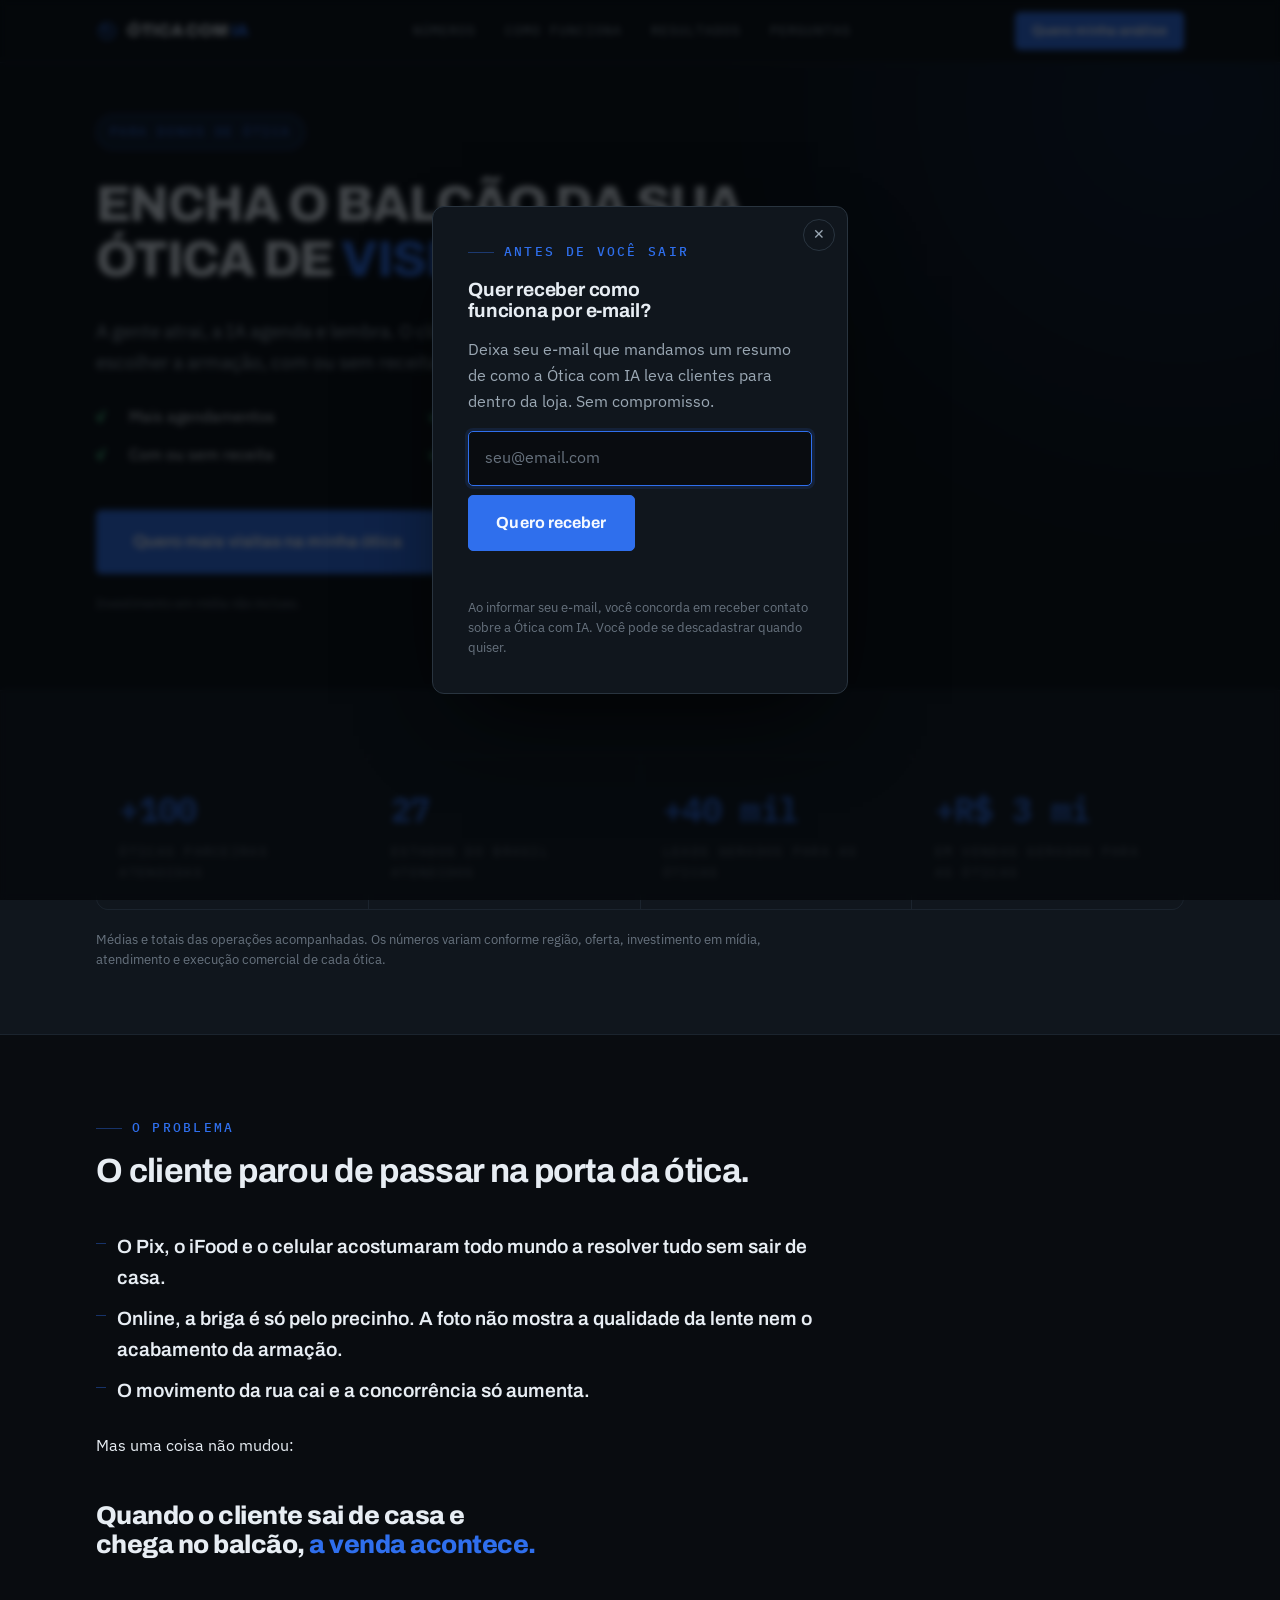
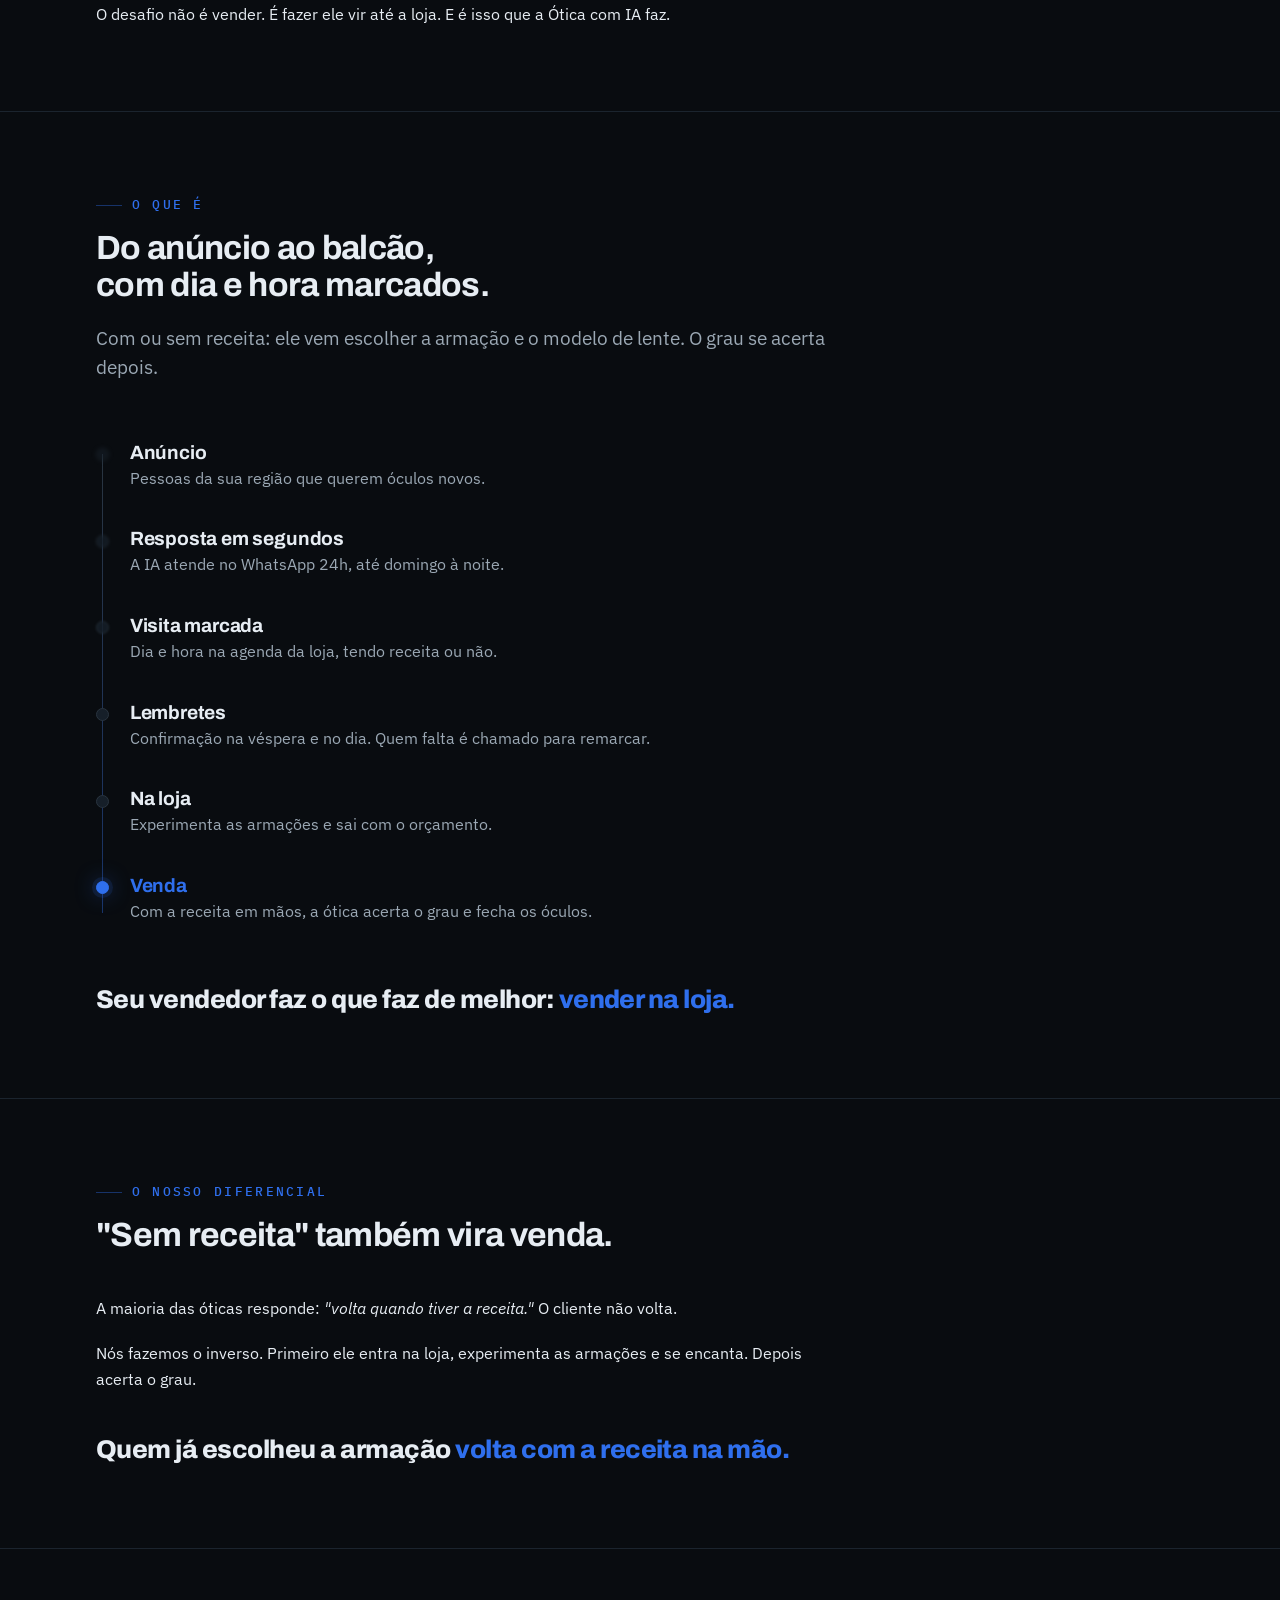
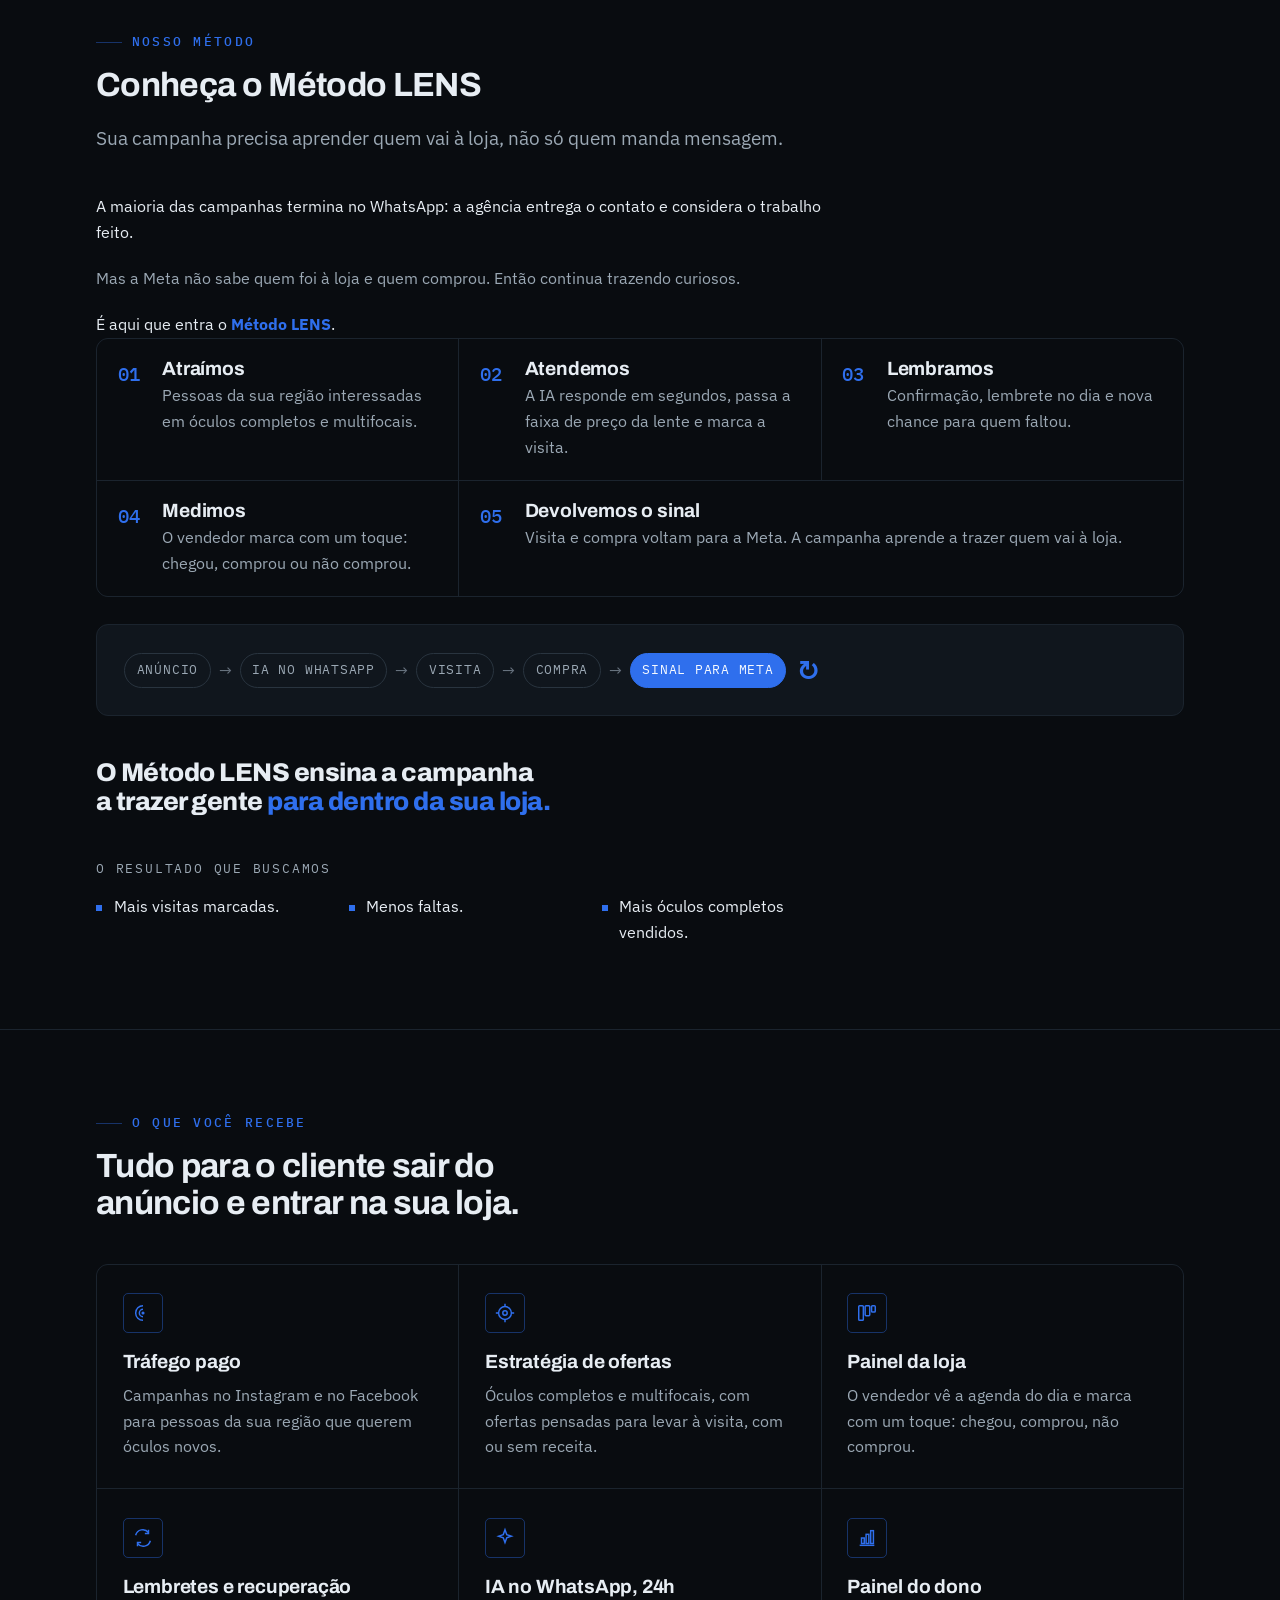
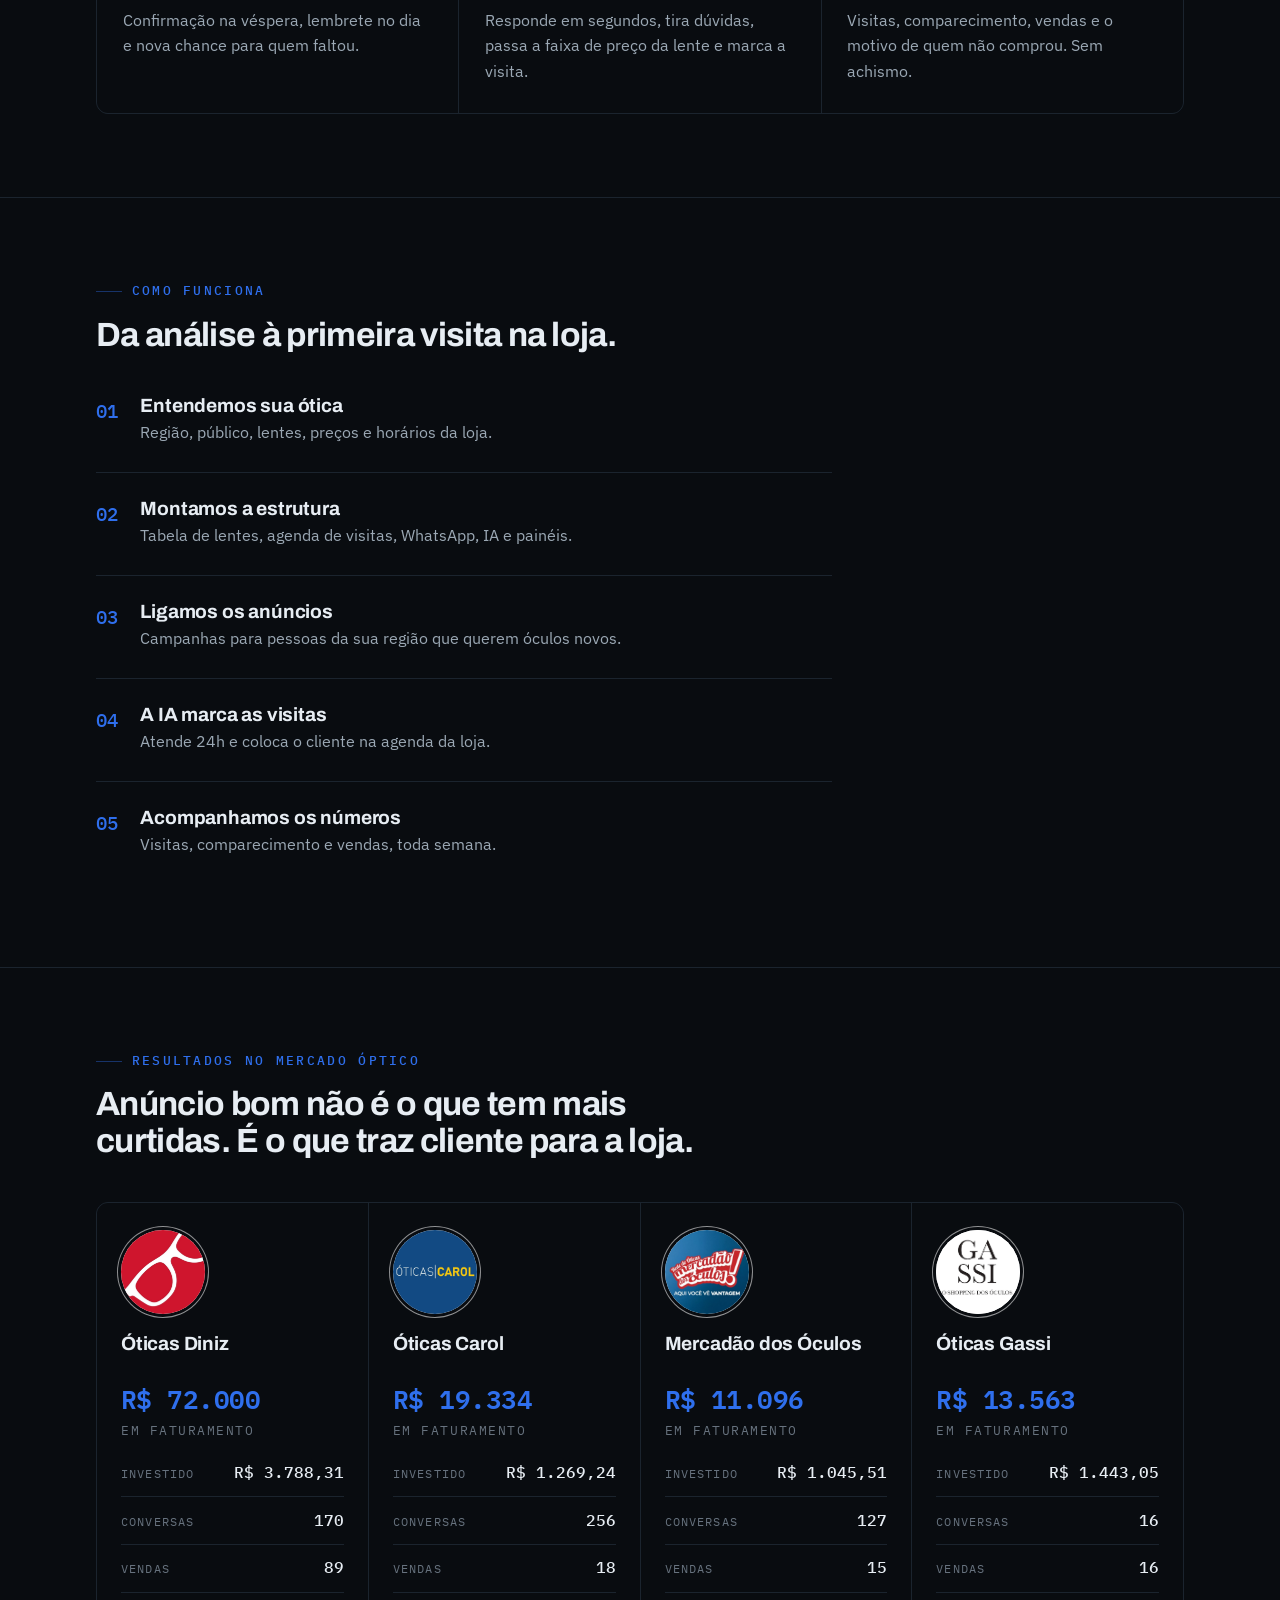
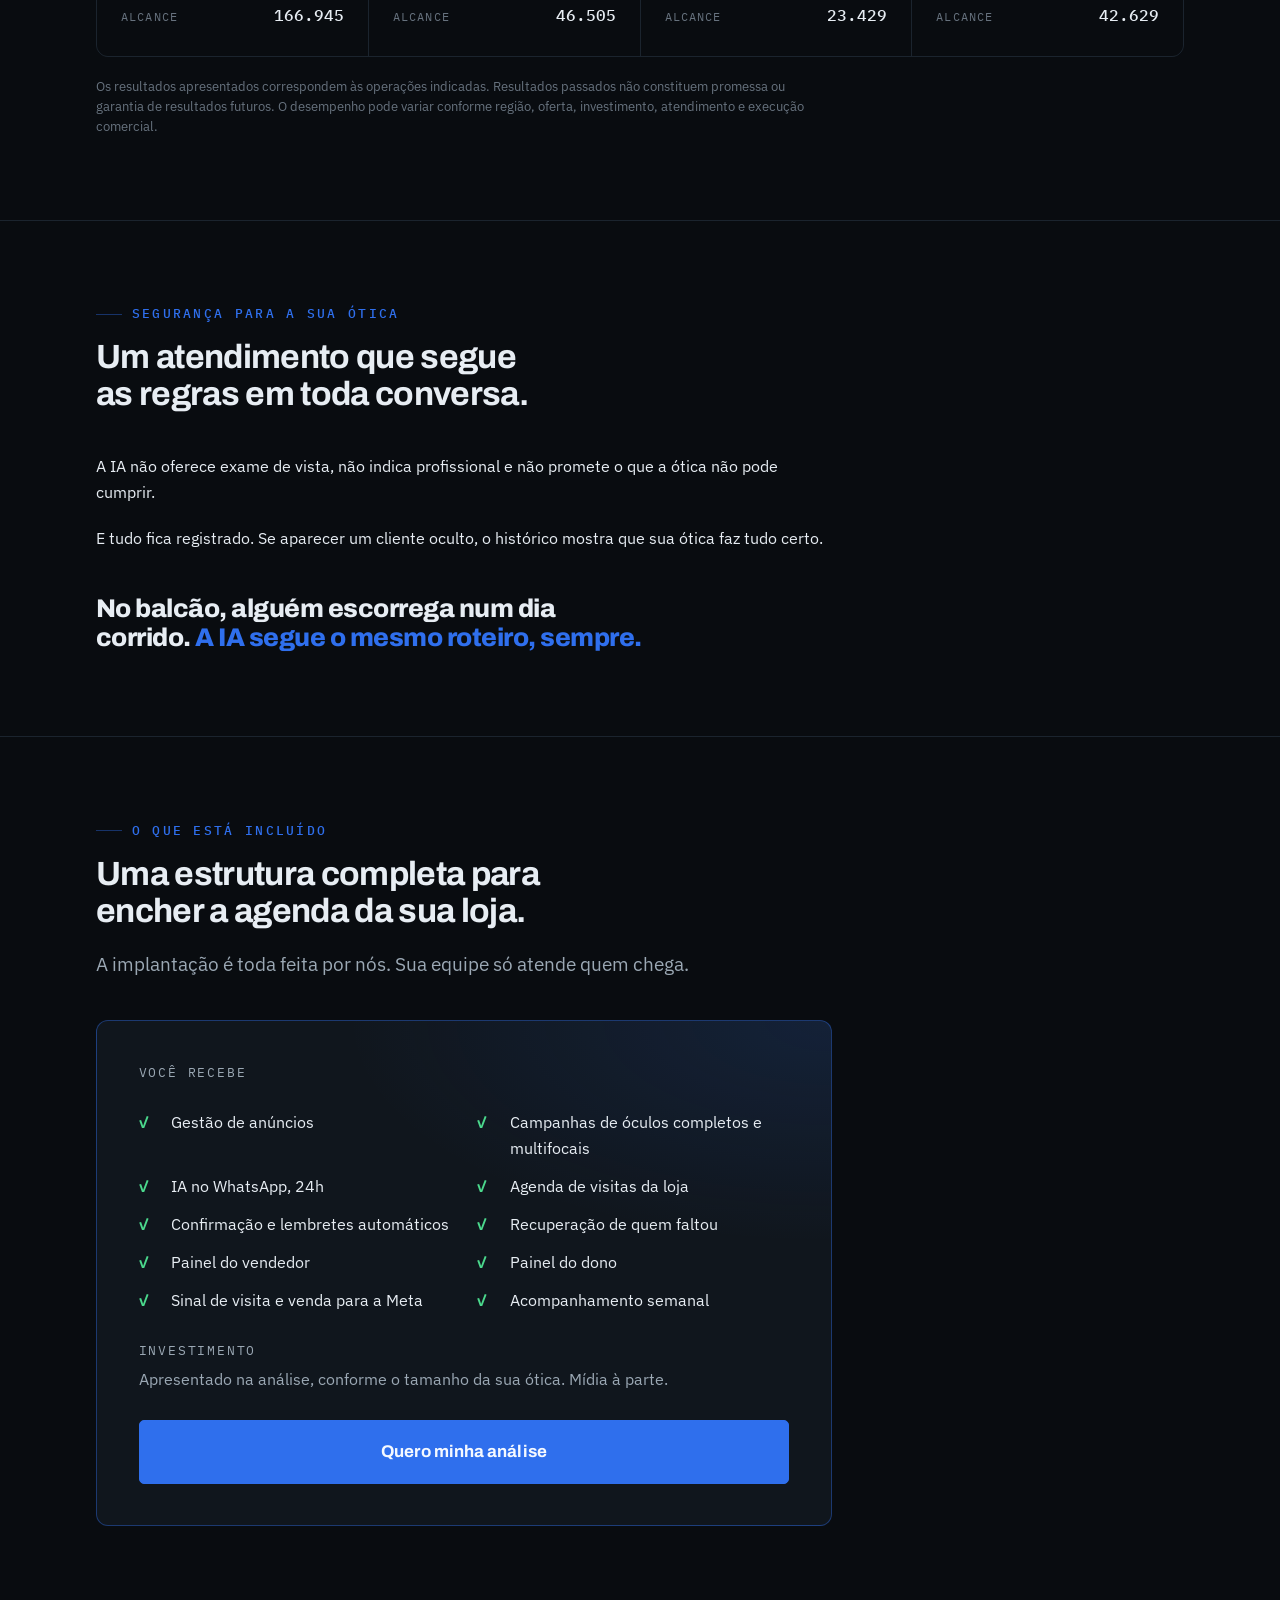
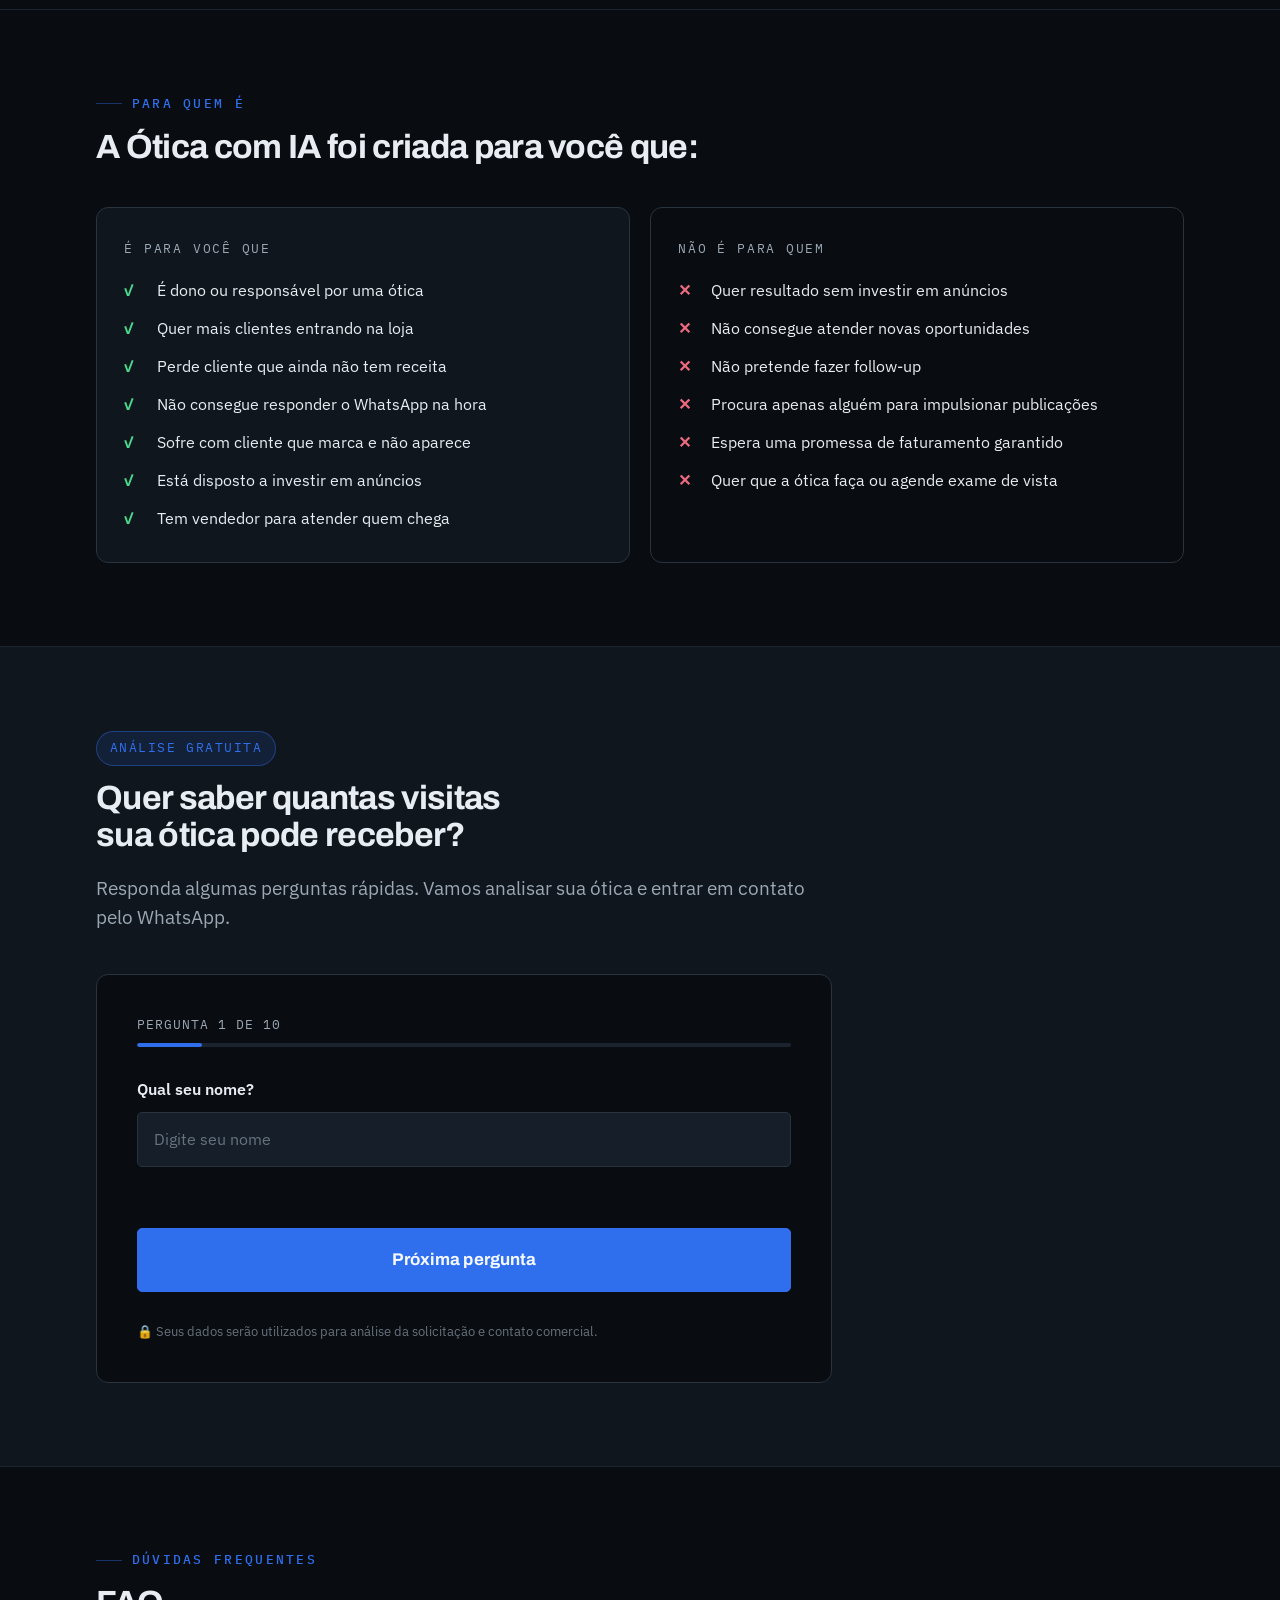
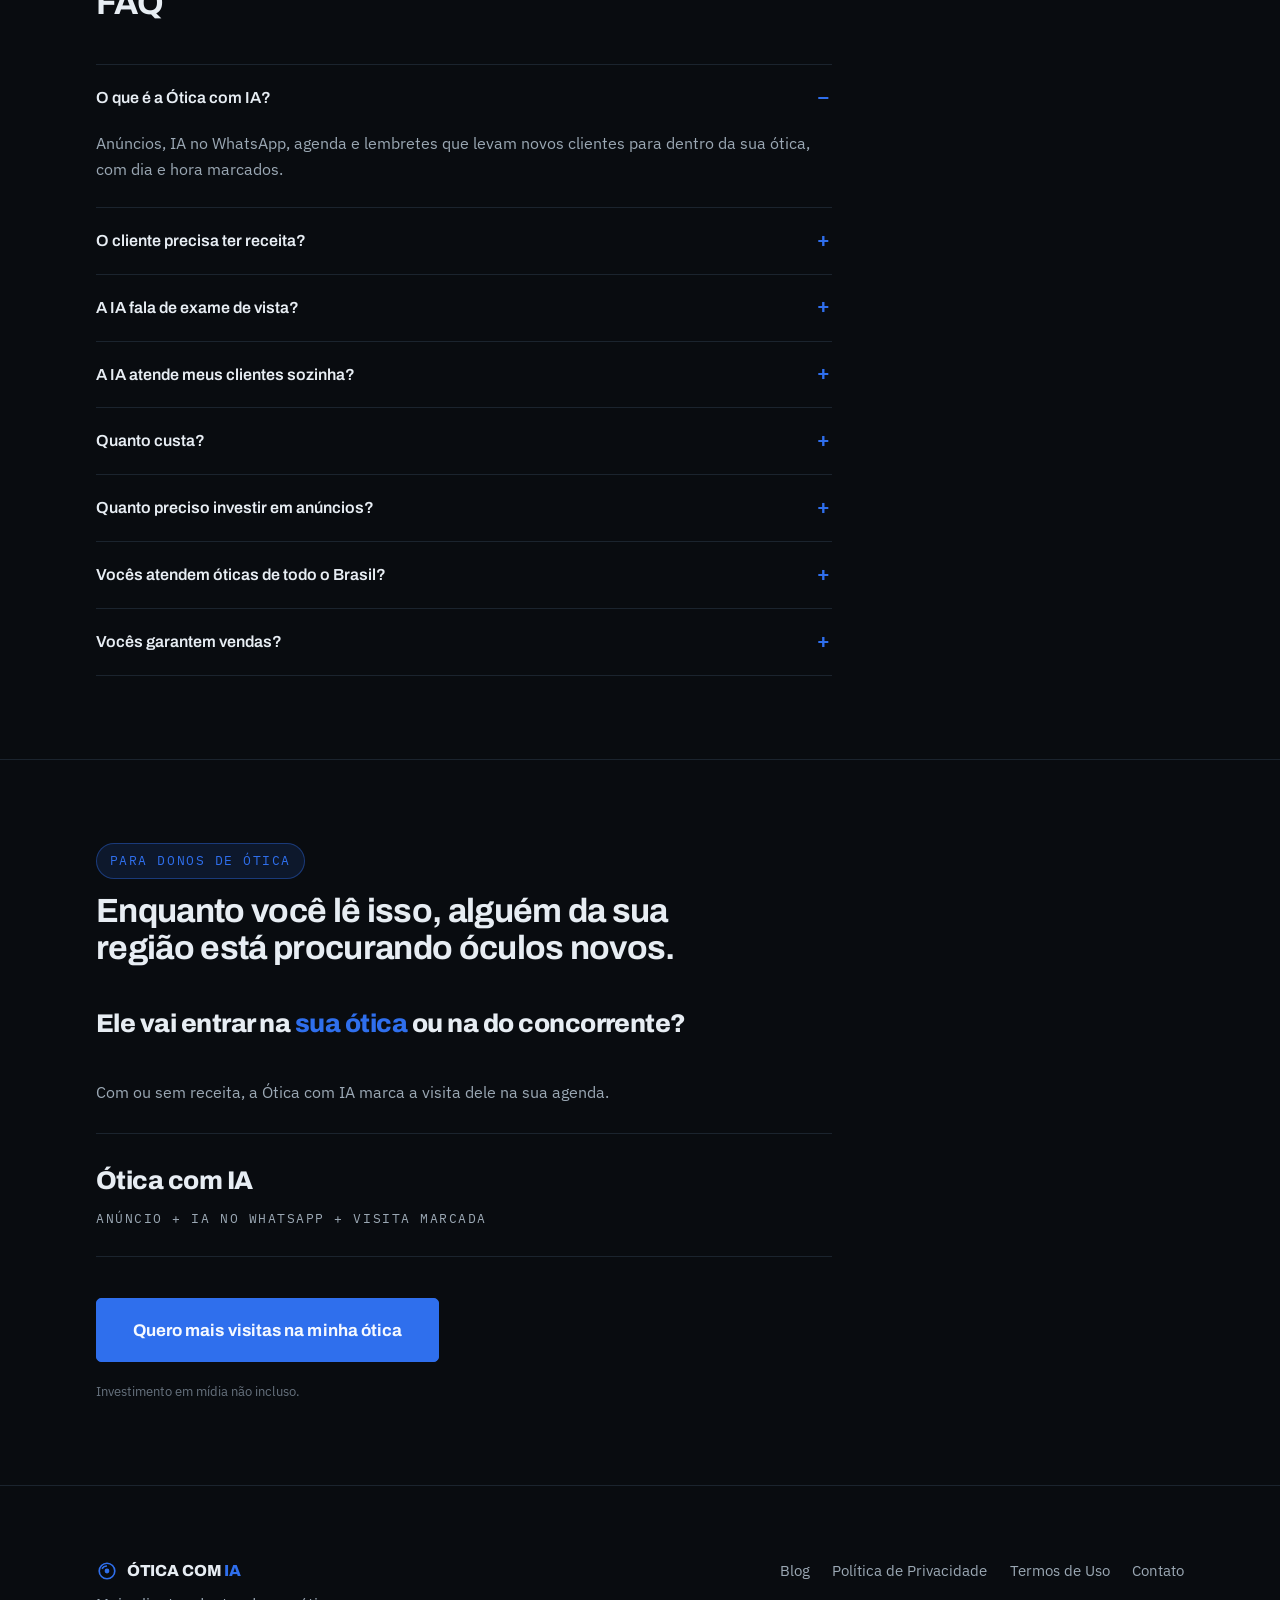
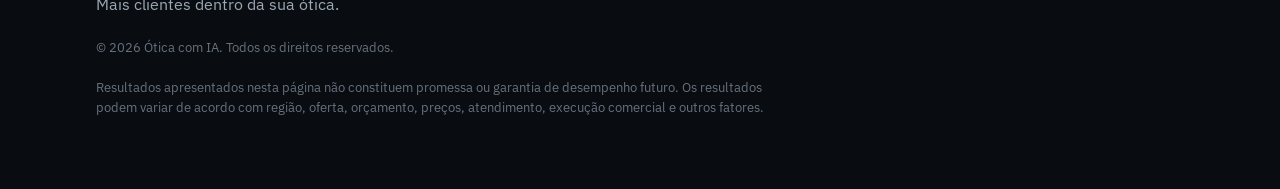
==== index.html @ da6cc569 "LP: ENCHA O BALCÃO DA SUA ÓTICA DE VISITAS MARCADAS - visita com ou sem receita, sem preço, seção de" ====
<!DOCTYPE html>
<html lang="pt-BR">
<head>
<meta charset="utf-8">
<meta name="viewport" content="width=device-width, initial-scale=1">
<title>Ótica com IA: mais visitas marcadas no balcão da sua ótica</title>

<!-- Google Tag Manager -->
<script>(function(w,d,s,l,i){w[l]=w[l]||[];w[l].push({'gtm.start':
new Date().getTime(),event:'gtm.js'});var f=d.getElementsByTagName(s)[0],
j=d.createElement(s),dl=l!='dataLayer'?'&l='+l:'';j.async=true;j.src=
'https://www.googletagmanager.com/gtm.js?id='+i+dl;f.parentNode.insertBefore(j,f);
})(window,document,'script','dataLayer','GTM-P85Z4D55');</script>
<!-- End Google Tag Manager -->

<!-- Meta Pixel Code -->
<script>
!function(f,b,e,v,n,t,s)
{if(f.fbq)return;n=f.fbq=function(){n.callMethod?
n.callMethod.apply(n,arguments):n.queue.push(arguments)};
if(!f._fbq)f._fbq=n;n.push=n;n.loaded=!0;n.version='2.0';
n.queue=[];t=b.createElement(e);t.async=!0;
t.src=v;s=b.getElementsByTagName(e)[0];
s.parentNode.insertBefore(t,s)}(window, document,'script',
'https://connect.facebook.net/en_US/fbevents.js');
fbq('init', '1718677262582293');
fbq('track', 'PageView');
</script>
<noscript><img height="1" width="1" style="display:none"
src="https://www.facebook.com/tr?id=1718677262582293&ev=PageView&noscript=1"
/></noscript>
<!-- End Meta Pixel Code -->
<meta name="description" content="Encha o balcão da sua ótica de visitas marcadas: anúncios na sua região, IA que agenda pelo WhatsApp 24h e lembretes que garantem o comparecimento.">
<link rel="canonical" href="https://oticacomia.com.br/">
<meta property="og:type" content="website">
<meta property="og:locale" content="pt_BR">
<meta property="og:site_name" content="Ótica com IA">
<meta property="og:title" content="Ótica com IA: mais visitas marcadas no balcão da sua ótica">
<meta property="og:description" content="Encha o balcão da sua ótica de visitas marcadas: anúncios na sua região, IA que agenda pelo WhatsApp 24h e lembretes que garantem o comparecimento.">
<meta property="og:url" content="https://oticacomia.com.br/">
<script type="application/ld+json">
{
  "@context": "https://schema.org",
  "@graph": [
    {
      "@type": "Organization",
      "@id": "https://oticacomia.com.br/#org",
      "name": "Ótica com IA",
      "url": "https://oticacomia.com.br/",
      "sameAs": [
        "https://www.instagram.com/otica_com_ia/"
      ],
      "areaServed": "BR",
      "knowsAbout": [
        "marketing para óticas",
        "tráfego pago para óticas",
        "CRM para óticas",
        "agendamento de exame de vista",
        "inteligência artificial no atendimento"
      ]
    },
    {
      "@type": "WebSite",
      "@id": "https://oticacomia.com.br/#site",
      "url": "https://oticacomia.com.br/",
      "name": "Ótica com IA",
      "inLanguage": "pt-BR",
      "publisher": {
        "@id": "https://oticacomia.com.br/#org"
      }
    },
    {
      "@type": "Service",
      "name": "Visitas marcadas para óticas: anúncios, IA no WhatsApp e lembretes",
      "serviceType": "Marketing, agendamento de visitas e CRM para óticas",
      "description": "Anúncios na região, IA que atende pelo WhatsApp 24h e marca a visita na loja, com ou sem receita, lembretes de comparecimento e painéis de vendas para óticas.",
      "provider": {
        "@id": "https://oticacomia.com.br/#org"
      },
      "areaServed": {
        "@type": "Country",
        "name": "Brasil"
      },
      "audience": {
        "@type": "BusinessAudience",
        "audienceType": "Donos e gestores de óticas"
      },
      "url": "https://oticacomia.com.br/"
    },
    {
      "@type": "FAQPage",
      "@id": "https://oticacomia.com.br/#faq",
      "mainEntity": [
        {
          "@type": "Question",
          "name": "O que é a Ótica com IA?",
          "acceptedAnswer": {
            "@type": "Answer",
            "text": "Anúncios, IA no WhatsApp, agenda e lembretes que levam novos clientes para dentro da sua ótica, com dia e hora marcados."
          }
        },
        {
          "@type": "Question",
          "name": "O cliente precisa ter receita?",
          "acceptedAnswer": {
            "@type": "Answer",
            "text": "Não. Ele vem escolher a armação e o modelo de lente e sai com o orçamento. Com a receita, de qualquer profissional, a ótica acerta o grau."
          }
        },
        {
          "@type": "Question",
          "name": "A IA fala de exame de vista?",
          "acceptedAnswer": {
            "@type": "Answer",
            "text": "Não. Ela não oferece exame, não indica profissional e não promete o que a ótica não pode cumprir. Tudo fica registrado."
          }
        },
        {
          "@type": "Question",
          "name": "A IA atende meus clientes sozinha?",
          "acceptedAnswer": {
            "@type": "Answer",
            "text": "Sim, 24h: responde, tira dúvidas, passa a faixa de preço da lente e marca a visita. Sua equipe assume a conversa quando quiser."
          }
        },
        {
          "@type": "Question",
          "name": "Quanto custa?",
          "acceptedAnswer": {
            "@type": "Answer",
            "text": "O valor é apresentado na análise, conforme o tamanho da sua ótica. O investimento em anúncios é à parte."
          }
        },
        {
          "@type": "Question",
          "name": "Quanto preciso investir em anúncios?",
          "acceptedAnswer": {
            "@type": "Answer",
            "text": "Depende da região, do público e da oferta. Analisamos o seu cenário antes de definir a estratégia."
          }
        },
        {
          "@type": "Question",
          "name": "Vocês atendem óticas de todo o Brasil?",
          "acceptedAnswer": {
            "@type": "Answer",
            "text": "Sim. A operação é feita a distância, para óticas de qualquer região do país."
          }
        },
        {
          "@type": "Question",
          "name": "Vocês garantem vendas?",
          "acceptedAnswer": {
            "@type": "Answer",
            "text": "Não prometemos uma quantidade de vendas. O resultado depende da região, da oferta, do investimento, do preço e do atendimento na loja."
          }
        }
      ]
    }
  ]
}
</script>
<link rel="icon" href="data:image/svg+xml,%3Csvg xmlns='http://www.w3.org/2000/svg' viewBox='0 0 24 24' fill='none' stroke='%2327D3C4' stroke-width='1.8'%3E%3Ccircle cx='12' cy='12' r='8.5'/%3E%3Cpath d='M6.5 9.5A6.5 6.5 0 0 1 12 6.5'/%3E%3Ccircle cx='12' cy='12' r='2.6' fill='%2327D3C4' stroke='none'/%3E%3C/svg%3E">
<link rel="preconnect" href="https://fonts.googleapis.com">
<link rel="preconnect" href="https://fonts.gstatic.com" crossorigin>
<link rel="stylesheet" href="https://fonts.googleapis.com/css2?family=Archivo:wght@500;600;700;800;900&family=IBM+Plex+Mono:wght@400;500;600&family=IBM+Plex+Sans:wght@400;500;600&display=swap">
<link rel="stylesheet" href="assets/styles.css">
</head>
<body>

<!-- Google Tag Manager (noscript) -->
<noscript><iframe src="https://www.googletagmanager.com/ns.html?id=GTM-P85Z4D55"
height="0" width="0" style="display:none;visibility:hidden"></iframe></noscript>
<!-- End Google Tag Manager (noscript) -->

<!-- ============ HEADER ============ -->
<header class="site-header">
  <div class="wrap">
    <a class="brand" href="#top" aria-label="Ótica com IA — início">
      <svg viewBox="0 0 24 24" fill="none" stroke="currentColor" stroke-width="1.8" aria-hidden="true">
        <circle cx="12" cy="12" r="8.5"></circle>
        <path d="M6.5 9.5A6.5 6.5 0 0 1 12 6.5"></path>
        <circle cx="12" cy="12" r="2.6" fill="currentColor" stroke="none"></circle>
      </svg>
      <span>ÓTICA COM <span class="accent">IA</span></span>
    </a>
    <nav class="site-nav" aria-label="Seções da página">
      <a href="#prova">Números</a>
      <a href="#como-funciona">Como funciona</a>
      <a href="#resultados">Resultados</a>
      <a href="#faq">Perguntas</a>
    </nav>
    <a class="btn btn--sm" href="#formulario">Quero minha análise</a>
  </div>
</header>

<main id="top">

  <!-- ============ 01 · HERO ============ -->
  <section class="section hero" aria-labelledby="hero-title">
    <div class="wrap">
      <div class="hero__inner">
        <p class="badge">Para donos de ótica</p>
        <h1 id="hero-title">ENCHA O BALCÃO DA SUA ÓTICA DE <span class="accent">VISITAS MARCADAS</span></h1>
        <p class="hero__sub dim">A gente atrai, a IA agenda e lembra. O cliente vem até a loja escolher a armação, com ou sem receita.</p>

        <ul class="checklist checklist--pos checklist--2col hero__checks">
          <li>Mais agendamentos</li>
          <li>Mais comparecimento</li>
          <li>Com ou sem receita</li>
          <li>IA no WhatsApp, 24h</li>
        </ul>

        <div class="cta-row">
          <a class="btn btn--lg" href="#formulario">Quero mais visitas na minha ótica</a>
        </div>

        <p class="fineprint">Investimento em mídia não incluso.</p>
      </div>
    </div>
  </section>

  <!-- ============ 02 · NÚMEROS DA OPERAÇÃO ============ -->
  <section class="section section--stats" id="prova" aria-label="Números da operação">
    <div class="wrap">
      <div class="section__inner section__inner--wide">
        <ul class="stats">
          <li>
            <span class="stats__v" data-target="100" data-prefix="+">+100</span>
            <span class="stats__k">óticas parceiras atendidas</span>
          </li>
          <li>
            <span class="stats__v" data-target="27">27</span>
            <span class="stats__k">estados do Brasil atendidos</span>
          </li>
          <li>
            <span class="stats__v" data-target="40" data-prefix="+" data-suffix="&nbsp;mil">+40&nbsp;mil</span>
            <span class="stats__k">leads gerados para as óticas</span>
          </li>
          <li>
            <span class="stats__v" data-target="3" data-prefix="+R$&nbsp;" data-suffix="&nbsp;mi">+R$&nbsp;3&nbsp;mi</span>
            <span class="stats__k">em vendas geradas para as óticas</span>
          </li>
        </ul>
        <p class="fineprint">Médias e totais das operações acompanhadas. Os números variam conforme região, oferta, investimento em mídia, atendimento e execução comercial de cada ótica.</p>
      </div>
    </div>
  </section>

  <!-- ============ 03 · O PROBLEMA ============ -->
  <section class="section" aria-labelledby="s3-title">
    <div class="wrap">
      <div class="section__inner">
        <div class="section-head">
          <p class="eyebrow">O problema</p>
          <h2 id="s3-title">O cliente parou de passar na porta da ótica.</h2>
        </div>
        <div class="section-body">
          <ul class="q-list">
            <li>O Pix, o iFood e o celular acostumaram todo mundo a resolver tudo sem sair de casa.</li>
            <li>Online, a briga é só pelo precinho. A foto não mostra a qualidade da lente nem o acabamento da armação.</li>
            <li>O movimento da rua cai e a concorrência só aumenta.</li>
          </ul>

          <p>Mas uma coisa não mudou:</p>

          <p class="big-statement">Quando o cliente sai de casa e chega no balcão, <span class="accent">a venda acontece.</span></p>

          <p>O desafio não é vender. É fazer ele vir até a loja. E é isso que a Ótica com IA faz.</p>
        </div>
      </div>
    </div>
  </section>

  <!-- ============ 04 · O QUE É A ÓTICA COM IA ============ -->
  <section class="section" aria-labelledby="s4-title">
    <div class="wrap">
      <div class="section__inner">
        <div class="section-head">
          <p class="eyebrow">O que é</p>
          <h2 id="s4-title">Do anúncio ao balcão, com dia e hora marcados.</h2>
          <p class="lede dim">Com ou sem receita: ele vem escolher a armação e o modelo de lente. O grau se acerta depois.</p>
        </div>
        <div class="section-body">
          <ol class="corridor" aria-label="Do anúncio à venda">
            <li class="corridor__row">
              <span class="corridor__dot" aria-hidden="true"></span>
              <div><h3>Anúncio</h3><p class="dim">Pessoas da sua região que querem óculos novos.</p></div>
            </li>
            <li class="corridor__row">
              <span class="corridor__dot" aria-hidden="true"></span>
              <div><h3>Resposta em segundos</h3><p class="dim">A IA atende no WhatsApp 24h, até domingo à noite.</p></div>
            </li>
            <li class="corridor__row">
              <span class="corridor__dot" aria-hidden="true"></span>
              <div><h3>Visita marcada</h3><p class="dim">Dia e hora na agenda da loja, tendo receita ou não.</p></div>
            </li>
            <li class="corridor__row">
              <span class="corridor__dot" aria-hidden="true"></span>
              <div><h3>Lembretes</h3><p class="dim">Confirmação na véspera e no dia. Quem falta é chamado para remarcar.</p></div>
            </li>
            <li class="corridor__row">
              <span class="corridor__dot" aria-hidden="true"></span>
              <div><h3>Na loja</h3><p class="dim">Experimenta as armações e sai com o orçamento.</p></div>
            </li>
            <li class="corridor__row corridor__row--goal">
              <span class="corridor__dot" aria-hidden="true"></span>
              <div><h3>Venda</h3><p class="dim">Com a receita em mãos, a ótica acerta o grau e fecha os óculos.</p></div>
            </li>
          </ol>

          <p class="big-statement">Seu vendedor faz o que faz de melhor: <span class="accent">vender na loja.</span></p>
        </div>
      </div>
    </div>
  </section>

  <!-- ============ 05 · NÃO É SÓ "IMPULSIONAR POST" ============ -->
  <section class="section" aria-labelledby="s5-title">
    <div class="wrap">
      <div class="section__inner">
        <div class="section-head">
          <p class="eyebrow">O nosso diferencial</p>
          <h2 id="s5-title">"Sem receita" também vira venda.</h2>
        </div>
        <div class="section-body">
          <p>A maioria das óticas responde: <em>"volta quando tiver a receita."</em> O cliente não volta.</p>
          <p>Nós fazemos o inverso. Primeiro ele entra na loja, experimenta as armações e se encanta. Depois acerta o grau.</p>
          <p class="big-statement">Quem já escolheu a armação <span class="accent">volta com a receita na mão.</span></p>
        </div>
      </div>
    </div>
  </section>

  <!-- ============ 05B · MÉTODO LENS ============ -->
  <section class="section" id="metodo-lens" aria-labelledby="metodo-lens-title">
    <div class="wrap">
      <div class="section__inner section__inner--wide">
        <div class="section-head">
          <p class="eyebrow">Nosso método</p>
          <h2 id="metodo-lens-title">Conheça o Método LENS</h2>
          <p class="lede dim measure">Sua campanha precisa aprender quem vai à loja, não só quem manda mensagem.</p>
        </div>
        <div class="section-body">
          <div class="measure">
            <p>A maioria das campanhas termina no WhatsApp: a agência entrega o contato e considera o trabalho feito.</p>
            <p class="dim">Mas a Meta não sabe quem foi à loja e quem comprou. Então continua trazendo curiosos.</p>
            <p>É aqui que entra o <strong class="accent">Método LENS</strong>.</p>
          </div>

          <ol class="steps steps--grid">
            <li class="step">
              <span class="step__n">01</span>
              <div><h3>Atraímos</h3><p class="dim">Pessoas da sua região interessadas em óculos completos e multifocais.</p></div>
            </li>
            <li class="step">
              <span class="step__n">02</span>
              <div><h3>Atendemos</h3><p class="dim">A IA responde em segundos, passa a faixa de preço da lente e marca a visita.</p></div>
            </li>
            <li class="step">
              <span class="step__n">03</span>
              <div><h3>Lembramos</h3><p class="dim">Confirmação, lembrete no dia e nova chance para quem faltou.</p></div>
            </li>
            <li class="step">
              <span class="step__n">04</span>
              <div><h3>Medimos</h3><p class="dim">O vendedor marca com um toque: chegou, comprou ou não comprou.</p></div>
            </li>
            <li class="step">
              <span class="step__n">05</span>
              <div><h3>Devolvemos o sinal</h3><p class="dim">Visita e compra voltam para a Meta. A campanha aprende a trazer quem vai à loja.</p></div>
            </li>
          </ol>

          <div class="lens-flow" role="img" aria-label="Fluxo do Método LENS: Anúncio leva à IA no WhatsApp, que marca a Visita, que vira Compra, que devolve um Sinal para a Meta, e o ciclo recomeça">
            <span class="lens-flow__node">Anúncio</span>
            <span class="lens-flow__arrow" aria-hidden="true">→</span>
            <span class="lens-flow__node">IA no WhatsApp</span>
            <span class="lens-flow__arrow" aria-hidden="true">→</span>
            <span class="lens-flow__node">Visita</span>
            <span class="lens-flow__arrow" aria-hidden="true">→</span>
            <span class="lens-flow__node">Compra</span>
            <span class="lens-flow__arrow" aria-hidden="true">→</span>
            <span class="lens-flow__node lens-flow__node--accent">Sinal para Meta</span>
            <span class="lens-flow__loop" aria-hidden="true">↻</span>
          </div>

          <p class="big-statement measure">O Método LENS ensina a campanha a trazer gente <span class="accent">para dentro da sua loja.</span></p>

          <div class="measure">
            <p class="h-kicker">O resultado que buscamos</p>
            <ul class="tick-list tick-list--row">
              <li>Mais visitas marcadas.</li>
              <li>Menos faltas.</li>
              <li>Mais óculos completos vendidos.</li>
            </ul>
          </div>
        </div>
      </div>
    </div>
  </section>

  <!-- ============ 06 · O QUE VOCÊ RECEBE ============ -->
  <section class="section" aria-labelledby="s6-title">
    <div class="wrap">
      <div class="section__inner section__inner--wide">
        <div class="section-head">
          <p class="eyebrow">O que você recebe</p>
          <h2 id="s6-title">Tudo para o cliente sair do anúncio e entrar na sua loja.</h2>
        </div>
        <div class="section-body">
          <div class="cards">
            <article class="card">
              <span class="card__icon" aria-hidden="true">
                <svg viewBox="0 0 24 24" fill="none" stroke="currentColor" stroke-width="1.6"><path d="M4 12a8 8 0 0 1 8-8M4 12a8 8 0 0 0 8 8M8 12a4 4 0 0 1 4-4M8 12a4 4 0 0 0 4 4"/><circle cx="12" cy="12" r="1.7" fill="currentColor" stroke="none"/></svg>
              </span>
              <h3>Tráfego pago</h3>
              <p class="dim">Campanhas no Instagram e no Facebook para pessoas da sua região que querem óculos novos.</p>
            </article>

            <article class="card">
              <span class="card__icon" aria-hidden="true">
                <svg viewBox="0 0 24 24" fill="none" stroke="currentColor" stroke-width="1.6"><circle cx="12" cy="12" r="7"/><circle cx="12" cy="12" r="2.4"/><path d="M12 2v3.5M12 18.5V22M2 12h3.5M18.5 12H22"/></svg>
              </span>
              <h3>Estratégia de ofertas</h3>
              <p class="dim">Óculos completos e multifocais, com ofertas pensadas para levar à visita, com ou sem receita.</p>
            </article>

            <article class="card">
              <span class="card__icon" aria-hidden="true">
                <svg viewBox="0 0 24 24" fill="none" stroke="currentColor" stroke-width="1.6"><rect x="3" y="4" width="5" height="16" rx="1"/><rect x="10" y="4" width="5" height="11" rx="1"/><rect x="17" y="4" width="4" height="7" rx="1"/></svg>
              </span>
              <h3>Painel da loja</h3>
              <p class="dim">O vendedor vê a agenda do dia e marca com um toque: chegou, comprou, não comprou.</p>
            </article>

            <article class="card">
              <span class="card__icon" aria-hidden="true">
                <svg viewBox="0 0 24 24" fill="none" stroke="currentColor" stroke-width="1.6"><path d="M4 9a8 8 0 0 1 14-3M20 15a8 8 0 0 1-14 3"/><path d="M18 3v4h-4M6 21v-4h4"/></svg>
              </span>
              <h3>Lembretes e recuperação</h3>
              <p class="dim">Confirmação na véspera, lembrete no dia e nova chance para quem faltou.</p>
            </article>

            <article class="card">
              <span class="card__icon" aria-hidden="true">
                <svg viewBox="0 0 24 24" fill="none" stroke="currentColor" stroke-width="1.6"><path d="M12 3l1.9 5.3L19 10l-5.1 1.7L12 17l-1.9-5.3L5 10l5.1-1.7z"/></svg>
              </span>
              <h3>IA no WhatsApp, 24h</h3>
              <p class="dim">Responde em segundos, tira dúvidas, passa a faixa de preço da lente e marca a visita.</p>
            </article>

            <article class="card">
              <span class="card__icon" aria-hidden="true">
                <svg viewBox="0 0 24 24" fill="none" stroke="currentColor" stroke-width="1.6"><path d="M4 20h16"/><rect x="6" y="12" width="3" height="6"/><rect x="11" y="8" width="3" height="10"/><rect x="16" y="4" width="3" height="14"/></svg>
              </span>
              <h3>Painel do dono</h3>
              <p class="dim">Visitas, comparecimento, vendas e o motivo de quem não comprou. Sem achismo.</p>
            </article>
          </div>
        </div>
      </div>
    </div>
  </section>

  <!-- ============ 07 · COMO FUNCIONA ============ -->
  <section class="section" id="como-funciona" aria-labelledby="s7-title">
    <div class="wrap">
      <div class="section__inner">
        <div class="section-head">
          <p class="eyebrow">Como funciona</p>
          <h2 id="s7-title">Da análise à primeira visita na loja.</h2>
        </div>
        <div class="section-body">
          <ol class="steps">
            <li class="step">
              <span class="step__n">01</span>
              <div><h3>Entendemos sua ótica</h3><p class="dim">Região, público, lentes, preços e horários da loja.</p></div>
            </li>
            <li class="step">
              <span class="step__n">02</span>
              <div><h3>Montamos a estrutura</h3><p class="dim">Tabela de lentes, agenda de visitas, WhatsApp, IA e painéis.</p></div>
            </li>
            <li class="step">
              <span class="step__n">03</span>
              <div><h3>Ligamos os anúncios</h3><p class="dim">Campanhas para pessoas da sua região que querem óculos novos.</p></div>
            </li>
            <li class="step">
              <span class="step__n">04</span>
              <div><h3>A IA marca as visitas</h3><p class="dim">Atende 24h e coloca o cliente na agenda da loja.</p></div>
            </li>
            <li class="step">
              <span class="step__n">05</span>
              <div><h3>Acompanhamos os números</h3><p class="dim">Visitas, comparecimento e vendas, toda semana.</p></div>
            </li>
          </ol>
        </div>
      </div>
    </div>
  </section>

  <!-- ============ 08 · RESULTADOS ============ -->
  <section class="section" id="resultados" aria-labelledby="s8-title">
    <div class="wrap">
      <div class="section__inner section__inner--wide">
        <div class="section-head">
          <p class="eyebrow">Resultados no mercado óptico</p>
          <h2 id="s8-title">Anúncio bom não é o que tem mais curtidas. É o que traz cliente para a loja.</h2>
        </div>
        <div class="section-body">
          <div class="cases">
            <article class="case">
              <div class="case__brand">
                <span class="case__logo"><img src="assets/logos/oticas-diniz.jpg" alt="Logo Óticas Diniz" loading="lazy" onerror="this.parentNode.hidden=true"></span>
                <p class="case__name">Óticas Diniz</p>
              </div>
              <p class="case__headline"><span class="case__headline-v">R$&nbsp;72.000</span><span class="case__headline-k">em faturamento</span></p>
              <dl class="case__grid">
                <div><dt>Investido</dt><dd>R$&nbsp;3.788,31</dd></div>
                <div><dt>Conversas</dt><dd>170</dd></div>
                <div><dt>Vendas</dt><dd>89</dd></div>
                <div><dt>Alcance</dt><dd>166.945</dd></div>
              </dl>
            </article>

            <article class="case">
              <div class="case__brand">
                <span class="case__logo"><img src="assets/logos/oticas-carol.jpg" alt="Logo Óticas Carol" loading="lazy" onerror="this.parentNode.hidden=true"></span>
                <p class="case__name">Óticas Carol</p>
              </div>
              <p class="case__headline"><span class="case__headline-v">R$&nbsp;19.334</span><span class="case__headline-k">em faturamento</span></p>
              <dl class="case__grid">
                <div><dt>Investido</dt><dd>R$&nbsp;1.269,24</dd></div>
                <div><dt>Conversas</dt><dd>256</dd></div>
                <div><dt>Vendas</dt><dd>18</dd></div>
                <div><dt>Alcance</dt><dd>46.505</dd></div>
              </dl>
            </article>

            <article class="case">
              <div class="case__brand">
                <span class="case__logo"><img src="assets/logos/mercadao-dos-oculos.jpg" alt="Logo Mercadão dos Óculos" loading="lazy" onerror="this.parentNode.hidden=true"></span>
                <p class="case__name">Mercadão dos Óculos</p>
              </div>
              <p class="case__headline"><span class="case__headline-v">R$&nbsp;11.096</span><span class="case__headline-k">em faturamento</span></p>
              <dl class="case__grid">
                <div><dt>Investido</dt><dd>R$&nbsp;1.045,51</dd></div>
                <div><dt>Conversas</dt><dd>127</dd></div>
                <div><dt>Vendas</dt><dd>15</dd></div>
                <div><dt>Alcance</dt><dd>23.429</dd></div>
              </dl>
            </article>

            <article class="case">
              <div class="case__brand">
                <span class="case__logo"><img src="assets/logos/oticas-gassi.jpg" alt="Logo Óticas Gassi" loading="lazy" onerror="this.parentNode.hidden=true"></span>
                <p class="case__name">Óticas Gassi</p>
              </div>
              <p class="case__headline"><span class="case__headline-v">R$&nbsp;13.563</span><span class="case__headline-k">em faturamento</span></p>
              <dl class="case__grid">
                <div><dt>Investido</dt><dd>R$&nbsp;1.443,05</dd></div>
                <div><dt>Conversas</dt><dd>16</dd></div>
                <div><dt>Vendas</dt><dd>16</dd></div>
                <div><dt>Alcance</dt><dd>42.629</dd></div>
              </dl>
            </article>
          </div>

          <p class="fineprint">Os resultados apresentados correspondem às operações indicadas. Resultados passados não constituem promessa ou garantia de resultados futuros. O desempenho pode variar conforme região, oferta, investimento, atendimento e execução comercial.</p>
        </div>
      </div>
    </div>
  </section>

  <!-- ============ 09 · O DIFERENCIAL ============ -->
  <section class="section" aria-labelledby="s9-title">
    <div class="wrap">
      <div class="section__inner">
        <div class="section-head">
          <p class="eyebrow">Segurança para a sua ótica</p>
          <h2 id="s9-title">Um atendimento que segue as regras em toda conversa.</h2>
        </div>
        <div class="section-body">
          <p>A IA não oferece exame de vista, não indica profissional e não promete o que a ótica não pode cumprir.</p>
          <p>E tudo fica registrado. Se aparecer um cliente oculto, o histórico mostra que sua ótica faz tudo certo.</p>
          <p class="big-statement">No balcão, alguém escorrega num dia corrido. <span class="accent">A IA segue o mesmo roteiro, sempre.</span></p>
        </div>
      </div>
    </div>
  </section>

  <!-- ============ 10 · A OFERTA ============ -->
  <section class="section" aria-labelledby="s10-title">
    <div class="wrap">
      <div class="section__inner">
        <div class="section-head">
          <p class="eyebrow">O que está incluído</p>
          <h2 id="s10-title">Uma estrutura completa para encher a agenda da sua loja.</h2>
          <p class="lede dim">A implantação é toda feita por nós. Sua equipe só atende quem chega.</p>
        </div>
        <div class="section-body">
          <div class="offer">
            <p class="h-kicker">Você recebe</p>
            <ul class="checklist checklist--pos checklist--2col">
              <li>Gestão de anúncios</li>
              <li>Campanhas de óculos completos e multifocais</li>
              <li>IA no WhatsApp, 24h</li>
              <li>Agenda de visitas da loja</li>
              <li>Confirmação e lembretes automáticos</li>
              <li>Recuperação de quem faltou</li>
              <li>Painel do vendedor</li>
              <li>Painel do dono</li>
              <li>Sinal de visita e venda para a Meta</li>
              <li>Acompanhamento semanal</li>
            </ul>

            <div class="offer__price">
              <span class="h-kicker">Investimento</span>
              <span class="dim">Apresentado na análise, conforme o tamanho da sua ótica. Mídia à parte.</span>
            </div>

            <a class="btn btn--lg btn--block" href="#formulario">Quero minha análise</a>
          </div>
        </div>
      </div>
    </div>
  </section>

  <!-- ============ 11 · GARANTIA ============
       ATENÇÃO: seção oculta (hidden) conforme observação da copy —
       "precisamos definir esses critérios antes de publicar essa seção".
       Para exibir: remova o atributo hidden da <section> abaixo. -->
  <section class="section" id="garantia" aria-labelledby="s11-title" hidden>
    <div class="wrap">
      <div class="section__inner">
        <div class="section-head">
          <p class="eyebrow">Garantia</p>
          <h2 id="s11-title">E se você contratar e não fizer sentido? Entre com mais segurança.</h2>
        </div>
        <div class="section-body">
          <p>A condição de lançamento da Ótica com IA conta com uma garantia de 30 dias, sujeita aos critérios estabelecidos antes da contratação.</p>
          <p class="big-statement"><span class="accent">30 dias de garantia*</span></p>
          <p>Você conhece nossa estrutura, coloca a estratégia em prática e acompanha o início da operação. Caso os critérios objetivos definidos para a garantia não sejam cumpridos, serão aplicadas as condições de reembolso acordadas.</p>
          <div class="cta-row">
            <a class="btn btn--ghost" href="#formulario">Quero conhecer as condições</a>
          </div>
          <p class="fineprint">Garantia sujeita a critérios de elegibilidade, execução e investimento apresentados antes da contratação.</p>
        </div>
      </div>
    </div>
  </section>

  <!-- ============ 12 · PARA QUEM É ============ -->
  <section class="section" aria-labelledby="s12-title">
    <div class="wrap">
      <div class="section__inner section__inner--wide">
        <div class="section-head">
          <p class="eyebrow">Para quem é</p>
          <h2 id="s12-title">A Ótica com IA foi criada para você que:</h2>
        </div>
        <div class="section-body">
          <div class="split">
            <div class="panel">
              <p class="h-kicker">É para você que</p>
              <ul class="checklist checklist--pos">
                <li>É dono ou responsável por uma ótica</li>
                <li>Quer mais clientes entrando na loja</li>
                <li>Perde cliente que ainda não tem receita</li>
                <li>Não consegue responder o WhatsApp na hora</li>
                <li>Sofre com cliente que marca e não aparece</li>
                <li>Está disposto a investir em anúncios</li>
                <li>Tem vendedor para atender quem chega</li>
              </ul>
            </div>
            <div class="panel panel--neg">
              <p class="h-kicker">Não é para quem</p>
              <ul class="checklist checklist--neg">
                <li>Quer resultado sem investir em anúncios</li>
                <li>Não consegue atender novas oportunidades</li>
                <li>Não pretende fazer follow-up</li>
                <li>Procura apenas alguém para impulsionar publicações</li>
                <li>Espera uma promessa de faturamento garantido</li>
                <li>Quer que a ótica faça ou agende exame de vista</li>
              </ul>
            </div>
          </div>
        </div>
      </div>
    </div>
  </section>

  <!-- ============ 13 · FORMULÁRIO ============ -->
  <section class="section section--form" id="formulario" aria-labelledby="s13-title">
    <div class="wrap">
      <div class="section__inner">
        <div class="section-head">
          <p class="badge">Análise gratuita</p>
          <h2 id="s13-title">Quer saber quantas visitas sua ótica pode receber?</h2>
          <p class="lede dim">Responda algumas perguntas rápidas. Vamos analisar sua ótica e entrar em contato pelo WhatsApp.</p>
        </div>
        <div class="section-body">
          <form class="form" id="form-analise" novalidate>
            <!-- honeypot anti-spam: não preencher -->
            <div class="hp" aria-hidden="true">
              <label>Não preencha este campo <input type="text" name="_gotcha" tabindex="-1" autocomplete="off"></label>
            </div>
            <input type="hidden" name="origem" value="landing-page-otica-com-ia">

            <div class="form-progress">
              <p class="form-progress__label">Pergunta <span id="form-progress-atual">1</span> de <span id="form-progress-total">10</span></p>
              <div class="form-progress__track"><span class="form-progress__bar" id="form-progress-bar"></span></div>
            </div>

            <div class="field form-step">
              <label for="nome">Qual seu nome?</label>
              <input type="text" id="nome" name="nome" placeholder="Digite seu nome" autocomplete="name" required>
            </div>

            <div class="field form-step" hidden>
              <label for="otica">Qual o nome da sua ótica?</label>
              <input type="text" id="otica" name="otica" placeholder="Nome da ótica" required>
            </div>

            <div class="field form-step" hidden>
              <span class="field__label">Onde fica sua ótica?</span>
              <div class="row2 row2--uf">
                <select id="estado" name="estado" aria-label="Estado" required>
                  <option value="" disabled selected>Estado</option>
                  <option>AC</option><option>AL</option><option>AP</option><option>AM</option><option>BA</option>
                  <option>CE</option><option>DF</option><option>ES</option><option>GO</option><option>MA</option>
                  <option>MT</option><option>MS</option><option>MG</option><option>PA</option><option>PB</option>
                  <option>PR</option><option>PE</option><option>PI</option><option>RJ</option><option>RN</option>
                  <option>RS</option><option>RO</option><option>RR</option><option>SC</option><option>SP</option>
                  <option>SE</option><option>TO</option>
                </select>
                <input type="text" id="cidade" name="cidade" list="cidades-lista" placeholder="Escolha o estado primeiro" aria-label="Cidade" autocomplete="off" required disabled>
              </div>
              <datalist id="cidades-lista"></datalist>
              <p class="field__hint">Escolha o estado e comece a digitar o nome da cidade.</p>
            </div>

            <div class="field form-step" hidden>
              <label for="whatsapp">Seu WhatsApp para contato</label>
              <input type="tel" id="whatsapp" name="whatsapp" inputmode="numeric" placeholder="(DDD) 99999-9999" autocomplete="tel" aria-describedby="whatsapp-ajuda" required>
              <p class="field__hint" id="whatsapp-ajuda">Digite o número que você realmente utiliza no WhatsApp. Vamos entrar em contato por ele.</p>
              <label class="check"><input type="checkbox" id="whatsapp_confirmado_usuario" name="whatsapp_confirmado_usuario" value="true" required> Confirmo que este número está correto e possui WhatsApp ativo.</label>
            </div>

            <fieldset class="field form-step" hidden>
              <legend>Você é:</legend>
              <div class="opts">
                <label class="opt"><input type="radio" name="cargo" value="Proprietário(a)" required> Proprietário(a)</label>
                <label class="opt"><input type="radio" name="cargo" value="Sócio(a)"> Sócio(a)</label>
                <label class="opt"><input type="radio" name="cargo" value="Gestor(a)/responsável"> Gestor(a)/responsável</label>
                <label class="opt"><input type="radio" name="cargo" value="Outro"> Outro</label>
              </div>
            </fieldset>

            <fieldset class="field form-step" hidden>
              <legend>Sua ótica já investe em anúncios?</legend>
              <div class="opts">
                <label class="opt"><input type="radio" name="ja_investe" value="Sim, atualmente" required> Sim, atualmente</label>
                <label class="opt"><input type="radio" name="ja_investe" value="Já investi anteriormente"> Já investi anteriormente</label>
                <label class="opt"><input type="radio" name="ja_investe" value="Nunca investi"> Nunca investi</label>
              </div>
            </fieldset>

            <fieldset class="field form-step" hidden>
              <legend>Qual o faturamento médio mensal da sua ótica?</legend>
              <div class="opts">
                <label class="opt"><input type="radio" name="faturamento" value="Menos de R$5 mil" required> Menos de R$5 mil</label>
                <label class="opt"><input type="radio" name="faturamento" value="De R$5 mil a R$10 mil"> De R$5 mil a R$10 mil</label>
                <label class="opt"><input type="radio" name="faturamento" value="De R$10 mil a R$15 mil"> De R$10 mil a R$15 mil</label>
                <label class="opt"><input type="radio" name="faturamento" value="De R$15 mil a R$20 mil"> De R$15 mil a R$20 mil</label>
                <label class="opt"><input type="radio" name="faturamento" value="De R$20 mil a R$50 mil"> De R$20 mil a R$50 mil</label>
                <label class="opt"><input type="radio" name="faturamento" value="De R$50 mil a R$100 mil"> De R$50 mil a R$100 mil</label>
                <label class="opt"><input type="radio" name="faturamento" value="Acima de R$100 mil"> Acima de R$100 mil</label>
              </div>
            </fieldset>

            <fieldset class="field form-step" hidden>
              <legend>Quanto você consegue investir mensalmente em anúncios?</legend>
              <div class="opts">
                <label class="opt"><input type="radio" name="investimento_mensal" value="Até R$500" required> Até R$500</label>
                <label class="opt"><input type="radio" name="investimento_mensal" value="R$500 a R$1.000"> R$500 a R$1.000</label>
                <label class="opt"><input type="radio" name="investimento_mensal" value="R$1.000 a R$2.000"> R$1.000 a R$2.000</label>
                <label class="opt"><input type="radio" name="investimento_mensal" value="Acima de R$2.000"> Acima de R$2.000</label>
              </div>
            </fieldset>

            <fieldset class="field form-step" hidden>
              <legend>Qual é seu principal objetivo?</legend>
              <div class="opts">
                <label class="opt"><input type="radio" name="objetivo" value="Atrair mais clientes" required> Atrair mais clientes</label>
                <label class="opt"><input type="radio" name="objetivo" value="Vender mais lentes multifocais"> Vender mais lentes multifocais</label>
                <label class="opt"><input type="radio" name="objetivo" value="Aumentar o ticket médio"> Aumentar o ticket médio</label>
                <label class="opt"><input type="radio" name="objetivo" value="Gerar mais conversas no WhatsApp"> Gerar mais conversas no WhatsApp</label>
                <label class="opt"><input type="radio" name="objetivo" value="Melhorar o processo comercial"> Melhorar o processo comercial</label>
                <label class="opt"><input type="radio" name="objetivo" value="Outro"> Outro</label>
              </div>
            </fieldset>

            <fieldset class="field form-step" hidden>
              <legend>Quando pretende começar?</legend>
              <div class="opts">
                <label class="opt"><input type="radio" name="inicio" value="Quero começar agora" required> Quero começar agora</label>
                <label class="opt"><input type="radio" name="inicio" value="Nos próximos 30 dias"> Nos próximos 30 dias</label>
                <label class="opt"><input type="radio" name="inicio" value="Nos próximos 3 meses"> Nos próximos 3 meses</label>
                <label class="opt"><input type="radio" name="inicio" value="Estou apenas pesquisando"> Estou apenas pesquisando</label>
              </div>
            </fieldset>

            <div class="form-review" id="form-review" hidden>
              <p class="field__label">Confirme seus dados</p>
              <dl class="form-review__list" id="form-review-list"></dl>
            </div>

            <p class="form__error" id="form-status" role="alert" aria-live="polite"></p>
            <div class="form-nav">
              <button class="btn btn--sm btn--ghost" type="button" id="btn-voltar" hidden>Voltar</button>
              <button class="btn btn--lg btn--block" type="button" id="btn-proxima">Próxima pergunta</button>
              <button class="btn btn--lg btn--block" type="submit" id="btn-enviar" hidden>Quero receber uma análise da minha ótica</button>
              <button class="btn btn--sm btn--ghost" type="button" id="btn-corrigir" hidden>Corrigir dados</button>
              <button class="btn btn--lg btn--block" type="submit" id="btn-confirmar" hidden>Confirmar e enviar</button>
            </div>
            <p class="fineprint">🔒 Seus dados serão utilizados para análise da solicitação e contato comercial.</p>
          </form>
        </div>
      </div>
    </div>
  </section>

  <!-- ============ 14 · FAQ ============ -->
  <section class="section" id="faq" aria-labelledby="s14-title">
    <div class="wrap">
      <div class="section__inner">
        <div class="section-head">
          <p class="eyebrow">Dúvidas frequentes</p>
          <h2 id="s14-title">FAQ</h2>
        </div>
        <div class="section-body">
          <div class="faq">
            <details open>
              <summary>O que é a Ótica com IA?</summary>
              <div>Anúncios, IA no WhatsApp, agenda e lembretes que levam novos clientes para dentro da sua ótica, com dia e hora marcados.</div>
            </details>
            <details>
              <summary>O cliente precisa ter receita?</summary>
              <div>Não. Ele vem escolher a armação e o modelo de lente e sai com o orçamento. Com a receita, de qualquer profissional, a ótica acerta o grau.</div>
            </details>
            <details>
              <summary>A IA fala de exame de vista?</summary>
              <div>Não. Ela não oferece exame, não indica profissional e não promete o que a ótica não pode cumprir. Tudo fica registrado.</div>
            </details>
            <details>
              <summary>A IA atende meus clientes sozinha?</summary>
              <div>Sim, 24h: responde, tira dúvidas, passa a faixa de preço da lente e marca a visita. Sua equipe assume a conversa quando quiser.</div>
            </details>
            <details>
              <summary>Quanto custa?</summary>
              <div>O valor é apresentado na análise, conforme o tamanho da sua ótica. O investimento em anúncios é à parte.</div>
            </details>
            <details>
              <summary>Quanto preciso investir em anúncios?</summary>
              <div>Depende da região, do público e da oferta. Analisamos o seu cenário antes de definir a estratégia.</div>
            </details>
            <details>
              <summary>Vocês atendem óticas de todo o Brasil?</summary>
              <div>Sim. A operação é feita a distância, para óticas de qualquer região do país.</div>
            </details>
            <details>
              <summary>Vocês garantem vendas?</summary>
              <div>Não prometemos uma quantidade de vendas. O resultado depende da região, da oferta, do investimento, do preço e do atendimento na loja.</div>
            </details>
          </div>
        </div>
      </div>
    </div>
  </section>

  <!-- ============ 15 · CTA FINAL ============ -->
  <section class="section section--cta" aria-labelledby="s15-title">
    <div class="wrap">
      <div class="section__inner">
        <div class="section-head">
          <p class="badge">Para donos de ótica</p>
          <h2 id="s15-title">Enquanto você lê isso, alguém da sua região está procurando óculos novos.</h2>
        </div>
        <div class="section-body">
          <p class="big-statement">Ele vai entrar na <span class="accent">sua ótica</span> ou na do concorrente?</p>
          <p class="dim">Com ou sem receita, a Ótica com IA marca a visita dele na sua agenda.</p>

          <div class="cta-brand">
            <span class="cta-brand__name">Ótica com IA</span>
            <span class="cta-brand__tag">Anúncio + IA no WhatsApp + Visita marcada</span>
          </div>

          <div class="cta-row">
            <a class="btn btn--lg" href="#formulario">Quero mais visitas na minha ótica</a>
          </div>
          <p class="fineprint">Investimento em mídia não incluso.</p>
        </div>
      </div>
    </div>
  </section>

</main>

<!-- ============ RODAPÉ ============ -->
<footer class="site-footer">
  <div class="wrap">
    <div class="site-footer__top">
      <div>
        <p class="brand brand--footer">
          <svg viewBox="0 0 24 24" fill="none" stroke="currentColor" stroke-width="1.8" aria-hidden="true"><circle cx="12" cy="12" r="8.5"></circle><path d="M6.5 9.5A6.5 6.5 0 0 1 12 6.5"></path><circle cx="12" cy="12" r="2.6" fill="currentColor" stroke="none"></circle></svg>
          <span>ÓTICA COM <span class="accent">IA</span></span>
        </p>
        <p class="dim">Mais clientes dentro da sua ótica.</p>
      </div>
      <nav class="site-footer__nav" aria-label="Rodapé">
        <a href="blog/">Blog</a>
        <a href="privacidade/">Política de Privacidade</a>
        <a href="#">Termos de Uso</a>
        <a href="#formulario">Contato</a>
      </nav>
    </div>
    <p class="fineprint">© 2026 Ótica com IA. Todos os direitos reservados.</p>
    <p class="fineprint">Resultados apresentados nesta página não constituem promessa ou garantia de desempenho futuro. Os resultados podem variar de acordo com região, oferta, orçamento, preços, atendimento, execução comercial e outros fatores.</p>
  </div>
</footer>

<!-- ============ POPUP · CAPTURA DE E-MAIL ============
     Aparece uma vez por visitante (depois de um tempo ou de rolar
     metade da página). Grava na aba "Emails" da planilha. Se o Pixel
     do Meta estiver instalado (fbq), também dispara Lead com o e-mail
     (Advanced Matching) — ver assets/script.js. -->
<div class="popup-backdrop" id="popup-backdrop" hidden>
  <div class="popup" role="dialog" aria-modal="true" aria-labelledby="popup-title">
    <button class="popup__close" id="popup-close" type="button" aria-label="Fechar">✕</button>
    <p class="eyebrow">Antes de você sair</p>
    <h3 id="popup-title">Quer receber como funciona por e-mail?</h3>
    <p class="dim">Deixa seu e-mail que mandamos um resumo de como a Ótica com IA leva clientes para dentro da loja. Sem compromisso.</p>

    <form class="popup__form" id="popup-form" novalidate>
      <div class="hp" aria-hidden="true">
        <label>Não preencha este campo <input type="text" name="_gotcha" tabindex="-1" autocomplete="off"></label>
      </div>
      <input type="hidden" name="tipo" value="popup_email">
      <input type="hidden" name="origem" value="popup-email-otica-com-ia">
      <label class="sr-only" for="popup-email">Seu e-mail</label>
      <input type="email" id="popup-email" name="email" placeholder="seu@email.com" autocomplete="email" required>
      <button class="btn" type="submit">Quero receber</button>
    </form>
    <p class="popup__status" id="popup-status" role="alert" aria-live="polite"></p>

    <p class="fineprint">Ao informar seu e-mail, você concorda em receber contato sobre a Ótica com IA. Você pode se descadastrar quando quiser.</p>
  </div>
</div>

<script src="assets/script.js"></script>
</body>
</html>
---- assets/styles.css ----
/* ============================================================
   ÓTICA COM IA — landing page (página de vendas)
   Tema: dark premium, single-theme (compromisso deliberado).
   Todas as cores estão em variáveis abaixo — para retematizar,
   troque apenas os valores em :root.
   ============================================================ */

:root {
  color-scheme: dark;

  /* -- fundo / superfícies (quase preto com viés frio, tipo lente) -- */
  --ink:        #090C10;
  --surface:    #10161D;
  --surface-2:  #161F29;
  --line:       #29343F;
  --line-soft:  #1B242E;

  /* -- texto -- */
  --text:       #E7EDF3;
  --text-dim:   #9BA8B4;
  --text-mute:  #67727E;

  /* -- accent: azul ótico — confiança, clareza, saúde visual -- */
  --accent:       #2F6FED;
  --accent-deep:  #1E52C2;
  --accent-ink:   #F5F9FF;
  --accent-soft:  rgba(47, 111, 237, 0.13);
  --accent-line:  rgba(47, 111, 237, 0.40);

  /* -- semânticas (separadas do accent) -- */
  --pos:  #4BD98D;
  --neg:  #ED6A80;

  /* -- tipografia -- */
  --font-display: "Archivo", "Arial Narrow", Arial, sans-serif;
  --font-body:    "IBM Plex Sans", system-ui, -apple-system, "Segoe UI", Roboto, sans-serif;
  --font-mono:    "IBM Plex Mono", ui-monospace, SFMono-Regular, Menlo, monospace;

  --step--1: 0.8rem;
  --step-0:  1rem;
  --step-1:  clamp(1.05rem, 0.98rem + 0.32vw, 1.2rem);
  --step-2:  clamp(1.25rem, 1.08rem + 0.7vw, 1.6rem);
  --step-3:  clamp(1.55rem, 1.3rem + 1vw, 2.1rem);
  --step-4:  clamp(1.9rem, 1.5rem + 1.7vw, 2.7rem);
  --step-5:  clamp(2.05rem, 1.55rem + 2.2vw, 3.15rem);

  /* -- layout -- */
  --wrap: 74rem;
  --measure: 46rem;
  --gutter: clamp(20px, 5vw, 48px);
  --radius: 5px;
  --radius-lg: 12px;
  --header-h: 62px;

  /* -- escala de espaçamento vertical (ritmo da página) -- */
  --space-2xs: 0.55rem;
  --space-xs:  0.9rem;
  --space-s:   1.25rem;
  --space-m:   1.7rem;
  --space-l:   2.6rem;
  --space-xl:  3.4rem;
}

*, *::before, *::after { box-sizing: border-box; }

html { scroll-behavior: smooth; }

body {
  margin: 0;
  background: var(--ink);
  color: var(--text);
  font-family: var(--font-body);
  font-size: var(--step-0);
  line-height: 1.62;
  -webkit-font-smoothing: antialiased;
  text-rendering: optimizeLegibility;
  overflow-x: hidden;
}

img { max-width: 100%; display: block; }
[hidden] { display: none !important; }
::selection { background: var(--accent); color: var(--accent-ink); }

h1, h2, h3, h4 {
  font-family: var(--font-display);
  font-weight: 700;
  line-height: 1.1;
  margin: 0;
  text-wrap: balance;
  letter-spacing: -0.02em;
}
h1 { font-size: var(--step-5); font-weight: 800; letter-spacing: -0.03em; }
h2 { font-size: var(--step-3); }
h3 { font-size: var(--step-1); letter-spacing: -0.01em; }
p  { margin: 0; }
em { color: var(--text); font-style: italic; }

a { color: inherit; }

:focus-visible {
  outline: 2px solid var(--accent);
  outline-offset: 3px;
  border-radius: 3px;
}

/* ---------------- layout primitives ---------------- */
.wrap {
  width: 100%;
  max-width: var(--wrap);
  margin-inline: auto;
  padding-inline: var(--gutter);
}

.section {
  padding-block: clamp(48px, 6.5vw, 84px);
  border-top: 1px solid var(--line-soft);
  scroll-margin-top: calc(var(--header-h) + 16px);
}
main > .section:first-child { border-top: 0; }

.section__inner { max-width: none; }

/* ============================================================
   RITMO VERTICAL — um único sistema para toda a página.
   cabeçalho da seção (.section-head) : espaços curtos
   corpo da seção     (.section-body) : espaços médios
   entre cabeçalho e corpo            : espaço grande
   ============================================================ */

/* largura de leitura: cabeçalho sempre estreito; corpo estreito,
   exceto quando a seção é --wide (grades de cards/cases). */
.section-head { max-width: var(--measure); }
.section-body { max-width: var(--measure); }
.section__inner--wide .section-body { max-width: none; }
.measure { max-width: var(--measure); }
.section__inner--wide .section-body > .fineprint { max-width: var(--measure); }

/* --- cabeçalho: eyebrow / badge -> h2 -> lede --- */
.section-head > * + *      { margin-top: var(--space-xs); }
.section-head > h1 + .lede,
.section-head > h2 + .lede { margin-top: var(--space-s); }

/* --- salto do cabeçalho para o corpo --- */
.section-head + .section-body { margin-top: var(--space-l); }

/* --- corpo: ritmo padrão entre blocos (também dentro de .measure) --- */
.section-body > * + *,
.measure > * + *                    { margin-top: var(--space-m); }
.section-body > p + p,
.measure > p + p                    { margin-top: var(--space-s); }
.section-body > .h-kicker + *,
.measure > .h-kicker + *            { margin-top: var(--space-xs); }
.section-body > * + .fineprint      { margin-top: var(--space-s); }
.section-body > * + .cta-row        { margin-top: var(--space-l); }
.section-body > * + .big-statement,
.section-body > .big-statement + *  { margin-top: var(--space-l); }

/* --- linha de botão(ões) --- */
.cta-row { display: flex; flex-wrap: wrap; gap: 0.8rem; }

/* --- hero: mesmo sistema, âncoras próprias --- */
.hero__inner > * + *                 { margin-top: var(--space-s); }
.hero__inner > .badge + h1           { margin-top: var(--space-m); }
.hero__inner > h1 + *                { margin-top: var(--space-m); }
.hero__inner > * + .hero__price      { margin-top: var(--space-l); }
.hero__inner > * + .hero__checks     { margin-top: var(--space-m); }
.hero__inner > * + .cta-row          { margin-top: var(--space-l); }
.hero__inner > * + .fineprint        { margin-top: var(--space-s); }

/* ---------------- text helpers ---------------- */
.eyebrow {
  font-family: var(--font-mono);
  font-size: var(--step--1);
  font-weight: 500;
  letter-spacing: 0.18em;
  text-transform: uppercase;
  color: var(--accent);
  display: flex;
  align-items: center;
  gap: 0.75em;
}
.eyebrow::before {
  content: "";
  width: 26px;
  height: 1px;
  background: var(--accent-line);
  flex: none;
}

.badge {
  display: inline-flex;
  align-items: center;
  gap: 0.5em;
  align-self: start;
  font-family: var(--font-mono);
  font-size: var(--step--1);
  letter-spacing: 0.12em;
  text-transform: uppercase;
  color: var(--accent);
  border: 1px solid var(--accent-line);
  border-radius: 999px;
  padding: 0.5em 1em;
  background: var(--accent-soft);
}

.h-kicker {
  font-family: var(--font-mono);
  font-size: var(--step--1);
  letter-spacing: 0.14em;
  text-transform: uppercase;
  color: var(--text-dim);
}

.lede { font-size: var(--step-1); line-height: 1.5; }
.dim  { color: var(--text-dim); }
.accent { color: var(--accent); }
.pos { color: var(--pos); }
.neg { color: var(--neg); }

.fineprint {
  font-size: var(--step--1);
  color: var(--text-mute);
  line-height: 1.55;
  max-width: 44rem;
}

.big-statement {
  font-family: var(--font-display);
  font-weight: 800;
  font-size: var(--step-2);
  line-height: 1.16;
  letter-spacing: -0.02em;
  text-wrap: balance;
}

/* ---------------- buttons ---------------- */
.btn {
  --btn-bg: var(--accent);
  --btn-fg: var(--accent-ink);
  --btn-bd: var(--accent);
  display: inline-flex;
  align-items: center;
  justify-content: center;
  gap: 0.6em;
  text-align: center;
  font-family: var(--font-display);
  font-weight: 700;
  font-size: 1rem;
  letter-spacing: 0.005em;
  line-height: 1.25;
  padding: 1.05em 1.7em;
  background: var(--btn-bg);
  color: var(--btn-fg);
  border: 1px solid var(--btn-bd);
  border-radius: var(--radius);
  text-decoration: none;
  cursor: pointer;
  transition: transform .16s ease, box-shadow .22s ease, background .2s ease, color .2s ease;
}
.btn:hover {
  box-shadow: 0 0 0 1px var(--accent), 0 16px 34px -14px var(--accent);
  transform: translateY(-2px);
}
.btn:active { transform: translateY(0); }

.btn--sm { padding: 0.7em 1.15em; font-size: 0.85rem; }
.btn--lg { padding: 1.2em 2.1em; font-size: 1.06rem; }
.btn--block { display: flex; width: 100%; }

.btn--ghost {
  --btn-bg: transparent;
  --btn-fg: var(--text);
  --btn-bd: var(--line);
}
.btn--ghost:hover {
  --btn-bd: var(--accent);
  color: var(--accent);
  box-shadow: none;
  transform: translateY(-2px);
}

/* ---------------- header ---------------- */
.site-header {
  position: sticky;
  top: 0;
  z-index: 50;
  background: color-mix(in srgb, var(--ink) 86%, transparent);
  backdrop-filter: blur(10px);
  -webkit-backdrop-filter: blur(10px);
  border-bottom: 1px solid var(--line-soft);
  box-shadow: 0 0 0 0 rgba(0, 0, 0, 0);
  transition: box-shadow .2s ease;
}
.site-header.is-scrolled { box-shadow: 0 12px 28px -20px rgba(0, 0, 0, 0.7); }
.site-header .wrap {
  display: flex;
  align-items: center;
  justify-content: space-between;
  gap: 1rem;
  padding-block: 0.75rem;
}
.brand {
  display: inline-flex;
  align-items: center;
  gap: 0.55em;
  font-family: var(--font-display);
  font-weight: 800;
  letter-spacing: -0.01em;
  font-size: 1.05rem;
  text-decoration: none;
  color: var(--text);
}
.brand svg { width: 22px; height: 22px; color: var(--accent); flex: none; }
.brand--footer { font-size: 1rem; }

/* mini-menu de âncoras (só em telas largas) */
.site-nav { display: none; }
@media (min-width: 920px) {
  .site-nav {
    display: flex;
    gap: 1.8rem;
    margin-inline: auto;
  }
  .site-nav a {
    font-family: var(--font-mono);
    font-size: var(--step--1);
    letter-spacing: 0.08em;
    text-transform: uppercase;
    color: var(--text-dim);
    text-decoration: none;
    padding-block: 0.3em;
    transition: color .15s ease;
  }
  .site-nav a:hover { color: var(--accent); }
}

/* ---------------- hero ---------------- */
.hero {
  position: relative;
  overflow: hidden;
  padding-top: clamp(28px, 4vw, 52px);
  padding-bottom: clamp(48px, 6vw, 84px);
}
.hero::before {
  content: "";
  position: absolute;
  inset: -30% -10% auto auto;
  width: min(760px, 90vw);
  aspect-ratio: 1;
  background: radial-gradient(circle at 70% 30%, var(--accent-soft), transparent 62%);
  pointer-events: none;
}
.hero > .wrap { position: relative; }
.hero__inner { max-width: 52rem; }
/* largura pensada para a headline cair em 3 linhas (máx. 4) */
.hero h1 { max-width: 24ch; text-wrap: balance; }
.hero__sub { max-width: 48ch; font-size: var(--step-1); }
.hero__price { display: flex; flex-direction: column; gap: 0.4em; }
.price-line { display: inline-flex; align-items: baseline; gap: 0.15em; white-space: nowrap; }
.price-line__v {
  font-family: var(--font-mono);
  font-weight: 600;
  font-size: var(--step-4);
  color: var(--accent);
  letter-spacing: -0.03em;
}
.price-line__u {
  font-family: var(--font-mono);
  font-size: var(--step-1);
  color: var(--text-dim);
}

.hero__checks { max-width: 40rem; }

/* entrada orquestrada no carregamento: badge -> h1 (foco) -> resto em
   sequência curta. Parte de um estado já visível (nunca opacity: 0). */
@keyframes focus-in {
  from { filter: blur(6px); opacity: 0.72; }
  to   { filter: blur(0);   opacity: 1; }
}
@keyframes rise-in {
  from { opacity: 0.78; transform: translateY(8px); }
  to   { opacity: 1;    transform: translateY(0); }
}
.hero__inner > .badge      { animation: rise-in  .5s cubic-bezier(.2,.7,.2,1) both; }
.hero h1                   { animation: focus-in .55s cubic-bezier(.2,.7,.2,1) .08s both; }
.hero__inner > .hero__sub  { animation: rise-in  .5s cubic-bezier(.2,.7,.2,1) .2s both; }
.hero__inner > .hero__price{ animation: rise-in  .5s cubic-bezier(.2,.7,.2,1) .32s both; }
.hero__inner > .hero__checks{ animation: rise-in .5s cubic-bezier(.2,.7,.2,1) .42s both; }
.hero__inner > .cta-row    { animation: rise-in  .5s cubic-bezier(.2,.7,.2,1) .52s both; }
.hero__inner > .fineprint  { animation: rise-in  .5s cubic-bezier(.2,.7,.2,1) .62s both; }

/* ---------------- checklist ---------------- */
.checklist {
  list-style: none;
  margin: 0;
  padding: 0;
  display: grid;
  gap: 0.75em;
}
.checklist li {
  display: grid;
  grid-template-columns: 1.35em 1fr;
  gap: 0.7em;
  align-items: start;
}
.checklist li::before {
  font-family: var(--font-mono);
  font-weight: 600;
  line-height: 1.5;
}
.checklist--pos li::before { content: "✓"; color: var(--pos); }
.checklist--neg li::before { content: "✕"; color: var(--neg); }
.checklist--2col { grid-template-columns: repeat(auto-fit, minmax(15rem, 1fr)); gap: 0.75em 1.6em; }

/* ---------------- generic lists ---------------- */
.tick-list, .q-list {
  list-style: none;
  margin: 0;
  padding: 0;
  display: grid;
  gap: 0.6em;
}
.tick-list li, .q-list li { padding-left: 1.1em; position: relative; }
.tick-list--row { grid-template-columns: repeat(auto-fit, minmax(13rem, 1fr)); gap: 0.6em 1.4em; }
.tick-list li::before {
  content: "";
  position: absolute;
  left: 0; top: 0.72em;
  width: 6px; height: 6px;
  background: var(--accent);
}
.q-list li {
  font-family: var(--font-display);
  font-weight: 600;
  font-size: var(--step-1);
  color: var(--text);
}
.q-list li::before {
  content: "";
  position: absolute;
  left: 0; top: 0.62em;
  width: 10px; height: 1px;
  background: var(--accent-line);
}

/* ---------------- lens flow (sec 05b) ---------------- */
.lens-flow {
  display: flex;
  flex-wrap: wrap;
  align-items: center;
  gap: 0.5em;
  padding: var(--space-m);
  background: var(--surface);
  border: 1px solid var(--line-soft);
  border-radius: var(--radius-lg);
}
.lens-flow__node {
  font-family: var(--font-mono);
  font-size: var(--step--1);
  letter-spacing: 0.06em;
  text-transform: uppercase;
  color: var(--text-dim);
  padding: 0.5em 0.9em;
  border: 1px solid var(--line);
  border-radius: 999px;
  white-space: nowrap;
}
.lens-flow__node--accent {
  color: var(--accent-ink);
  background: var(--accent);
  border-color: var(--accent);
}
.lens-flow__arrow {
  color: var(--text-mute);
  font-size: var(--step-0);
  line-height: 1;
}
.lens-flow__loop {
  color: var(--accent);
  font-size: var(--step-2);
  font-weight: 700;
  line-height: 1;
  margin-left: 0.1em;
}

/* ---------------- corridor (sec 04) ---------------- */
.corridor {
  list-style: none;
  margin: 0;
  padding: 0;
  position: relative;
}
.corridor::before {
  content: "";
  position: absolute;
  left: 6px;
  top: 1.9em;
  bottom: 1.9em;
  width: 1px;
  background: linear-gradient(var(--line), var(--accent-line));
}
.corridor__row {
  display: grid;
  grid-template-columns: 13px 1fr;
  gap: 1.3em;
  padding-block: 1.15em;
  position: relative;
}
.corridor__dot {
  width: 13px; height: 13px;
  border-radius: 50%;
  background: var(--surface-2);
  border: 1px solid var(--line);
  margin-top: 0.4em;
  position: relative;
  z-index: 1;
}
.corridor__row:nth-child(1) .corridor__dot { filter: blur(2px); opacity: 0.55; }
.corridor__row:nth-child(2) .corridor__dot { filter: blur(1.4px); opacity: 0.7; }
.corridor__row:nth-child(3) .corridor__dot { filter: blur(0.8px); opacity: 0.82; }
.corridor__row--goal .corridor__dot {
  background: var(--accent);
  border-color: var(--accent);
  box-shadow: 0 0 0 4px var(--accent-soft), 0 0 22px -2px var(--accent);
  filter: none;
  opacity: 1;
  animation: goal-pulse 2.6s ease-in-out infinite;
}
@keyframes goal-pulse {
  0%, 100% { box-shadow: 0 0 0 4px var(--accent-soft), 0 0 22px -2px var(--accent); }
  50%      { box-shadow: 0 0 0 7px var(--accent-soft), 0 0 30px  2px var(--accent); }
}
.corridor__row h3 { margin-bottom: 0.15em; }
.corridor__row--goal h3 { color: var(--accent); }

/* ---------------- cards (sec 06) ---------------- */
.cards {
  display: grid;
  grid-template-columns: repeat(auto-fit, minmax(17rem, 1fr));
  gap: 1px;
  background: var(--line-soft);
  border: 1px solid var(--line-soft);
  border-radius: var(--radius-lg);
  overflow: hidden;
}
.card {
  background: var(--ink);
  padding: 1.8em 1.6em;
  display: flex;
  flex-direction: column;
  gap: 0.7em;
  position: relative;
  transition: transform .2s ease, box-shadow .2s ease;
}
.card:hover {
  transform: translateY(-3px);
  box-shadow: 0 16px 32px -20px rgba(0, 0, 0, 0.7);
  z-index: 1;
}
.card:hover .card__icon { border-color: var(--accent); }
.card__icon {
  width: 40px; height: 40px;
  display: grid;
  place-items: center;
  color: var(--accent);
  border: 1px solid var(--accent-line);
  border-radius: var(--radius);
  margin-bottom: 0.4em;
}
.card__icon svg { width: 22px; height: 22px; }
.card h3 { color: var(--text); }
.card p { font-size: 0.98rem; }

/* ---------------- steps (sec 07) ---------------- */
.steps {
  list-style: none;
  margin: 0;
  padding: 0;
  display: grid;
}
.step {
  display: grid;
  grid-template-columns: auto 1fr;
  gap: 1.4em;
  padding-block: 1.6em;
  border-top: 1px solid var(--line-soft);
}
.step:first-child { border-top: 0; padding-top: 0; }
.step__n {
  font-family: var(--font-mono);
  font-size: var(--step-1);
  font-weight: 500;
  color: var(--accent);
  font-variant-numeric: tabular-nums;
}
.step h3 { margin-bottom: 0.2em; }

/* variação em grade: economiza altura quando há espaço horizontal (ex: Método LENS) */
.steps--grid {
  gap: 1px;
  background: var(--line-soft);
  border: 1px solid var(--line-soft);
  border-radius: var(--radius-lg);
  overflow: hidden;
}
.steps--grid .step {
  background: var(--ink);
  border-top: 0;
  padding: 1.2em 1.3em;
  grid-template-columns: auto 1fr;
  align-content: start;
}
@media (min-width: 720px) {
  .steps--grid { grid-template-columns: repeat(3, minmax(0, 1fr)); }
  /* 5 passos em 3 colunas: o último ocupa as 2 colunas finais da
     segunda fileira, em vez de deixar uma caixa vazia */
  .steps--grid .step:last-child { grid-column: span 2; }
}

/* ---------------- cases (sec 08) ---------------- */
.cases {
  display: grid;
  grid-template-columns: repeat(auto-fit, minmax(15rem, 1fr));
  gap: 1px;
  background: var(--line-soft);
  border: 1px solid var(--line-soft);
  border-radius: var(--radius-lg);
  overflow: hidden;
}
.case {
  background: var(--ink);
  padding: 1.7em 1.5em;
  display: flex;
  flex-direction: column;
  gap: 1.15em;
  position: relative;
  transition: transform .2s ease, box-shadow .2s ease;
}
.case:hover {
  transform: translateY(-3px);
  box-shadow: 0 16px 32px -20px rgba(0, 0, 0, 0.7);
  z-index: 1;
}
.case__brand {
  display: flex;
  flex-direction: column;
  align-items: flex-start;
  gap: 0.9em;
}
/* medalhão redondo: disco branco + arco branco fino em volta */
.case__logo {
  display: inline-flex;
  align-items: center;
  justify-content: center;
  width: 84px;
  height: 84px;
  flex: none;
  padding: 0;
  background: #ffffff;
  border-radius: 50%;
  overflow: hidden;
  box-shadow:
    0 0 0 3px var(--ink),
    0 0 0 4px rgba(255, 255, 255, 0.55);
}
.case__logo img {
  width: 100%;
  height: 100%;
  object-fit: cover;
  display: block;
  /* aproxima a arte da logo dentro do mesmo medalhão */
  transform: scale(1.12);
}
.case__name {
  font-family: var(--font-display);
  font-weight: 700;
  font-size: var(--step-1);
  letter-spacing: -0.01em;
}
.case__headline { display: grid; gap: 0.1em; }
.case__headline-v {
  font-family: var(--font-mono);
  font-weight: 600;
  font-size: var(--step-2);
  color: var(--accent);
  letter-spacing: -0.02em;
  font-variant-numeric: tabular-nums;
  white-space: nowrap;
}
.case__headline-k {
  font-family: var(--font-mono);
  font-size: var(--step--1);
  letter-spacing: 0.12em;
  text-transform: uppercase;
  color: var(--text-mute);
}
/* uma linha por métrica: rótulo à esquerda, número à direita.
   evita dois números lado a lado se misturarem visualmente. */
.case__grid {
  margin: 0;
  display: grid;
  gap: 0;
}
.case__grid div {
  display: flex;
  align-items: baseline;
  justify-content: space-between;
  gap: 1.2em;
  padding-block: 0.65em;
  border-top: 1px solid var(--line-soft);
}
.case__grid div:first-child { border-top: 0; padding-top: 0; }
.case__grid div:last-child { padding-bottom: 0; }
.case__grid dt {
  font-family: var(--font-mono);
  font-size: 0.72rem;
  letter-spacing: 0.1em;
  text-transform: uppercase;
  color: var(--text-mute);
}
.case__grid dd {
  margin: 0;
  font-family: var(--font-mono);
  font-size: var(--step-0);
  font-weight: 500;
  color: var(--text);
  font-variant-numeric: tabular-nums;
  white-space: nowrap;
  text-align: right;
}
/* ---------------- faixa de números (sec 02b) ---------------- */
.section--stats {
  background: var(--surface);
  padding-block: clamp(40px, 5vw, 68px);
}
.stats {
  list-style: none;
  margin: 0;
  padding: 0;
  display: grid;
  grid-template-columns: repeat(auto-fit, minmax(12rem, 1fr));
  gap: 1px;
  background: var(--line-soft);
  border: 1px solid var(--line-soft);
  border-radius: var(--radius-lg);
  overflow: hidden;
}
.stats li {
  background: var(--surface);
  padding: 1.6em 1.4em;
  display: grid;
  gap: 0.35em;
  transition: background-color .2s ease;
}
.stats li:hover { background: var(--surface-2); }
.stats__v {
  font-family: var(--font-mono);
  font-weight: 600;
  font-size: var(--step-3);
  color: var(--accent);
  letter-spacing: -0.02em;
  font-variant-numeric: tabular-nums;
  white-space: nowrap;
}
.stats__u {
  font-size: 0.5em;
  color: var(--text-dim);
  letter-spacing: 0;
}
.stats__k {
  font-family: var(--font-mono);
  font-size: var(--step--1);
  letter-spacing: 0.1em;
  text-transform: uppercase;
  color: var(--text-mute);
}
.section--stats .fineprint { margin-top: var(--space-s); }

/* ---------------- chain (sec 09) ---------------- */
.chain {
  list-style: none;
  margin: 0;
  padding: 0;
  display: grid;
  gap: 0;
  counter-reset: chain;
}
.chain li {
  counter-increment: chain;
  display: grid;
  grid-template-columns: auto 1fr;
  gap: 1em;
  align-items: center;
  padding-block: 0.9em;
  font-family: var(--font-display);
  font-weight: 600;
  font-size: var(--step-1);
  border-top: 1px solid var(--line-soft);
}
.chain li:first-child { border-top: 0; }
.chain li::before {
  content: counter(chain, decimal-leading-zero);
  font-family: var(--font-mono);
  font-size: 0.85rem;
  font-weight: 400;
  color: var(--accent);
}
.chain li:last-child { color: var(--accent); }

/* ---------------- offer (sec 10) ---------------- */
.offer {
  display: grid;
  gap: var(--space-m);
  border: 1px solid var(--accent-line);
  border-radius: var(--radius-lg);
  padding: clamp(1.6em, 4vw, 2.6em);
  background:
    radial-gradient(120% 80% at 100% 0%, var(--accent-soft), transparent 55%),
    var(--surface);
}
.offer__price { display: grid; gap: 0.3em; }

/* ---------------- split panels (sec 12) ---------------- */
.split {
  display: grid;
  gap: 1.25rem;
  grid-template-columns: 1fr;
}
@media (min-width: 840px) { .split { grid-template-columns: 1fr 1fr; } }
.panel {
  border: 1px solid var(--line);
  border-radius: var(--radius-lg);
  padding: 1.9em 1.7em;
  background: var(--surface);
  display: grid;
  gap: 1.2em;
  align-content: start;
  transition: border-color .2s ease;
}
.panel:hover { border-color: var(--accent-line); }
.panel--neg { background: transparent; }

/* ---------------- form (sec 13) ---------------- */
.section--form { background: var(--surface); }

.form {
  display: grid;
  gap: 1.9rem;
  background: var(--ink);
  border: 1px solid var(--line);
  border-radius: var(--radius-lg);
  padding: clamp(1.4em, 4vw, 2.5em);
}
.hp { position: absolute; width: 1px; height: 1px; overflow: hidden; clip: rect(0 0 0 0); white-space: nowrap; }

.field { display: grid; gap: 0.55em; border: 0; margin: 0; padding: 0; min-width: 0; }
.field > label,
.field > legend,
.field__label {
  font-weight: 600;
  font-size: 1rem;
  font-family: var(--font-body);
  padding: 0;
}
.field > legend { display: block; width: 100%; margin-bottom: 0.55em; }

.field input[type="text"],
.field input[type="tel"],
.field select {
  font: inherit;
  color: var(--text);
  background: var(--surface-2);
  border: 1px solid var(--line);
  border-radius: var(--radius);
  padding: 0.85em 1em;
  width: 100%;
  transition: border-color .15s ease, box-shadow .15s ease;
}
.field input::placeholder { color: var(--text-mute); }
.field input:focus,
.field select:focus {
  outline: none;
  border-color: var(--accent);
  box-shadow: 0 0 0 3px var(--accent-soft);
}
.field select { appearance: none; -webkit-appearance: none;
  background-image: linear-gradient(45deg, transparent 50%, var(--text-dim) 50%), linear-gradient(135deg, var(--text-dim) 50%, transparent 50%);
  background-position: calc(100% - 20px) 55%, calc(100% - 14px) 55%;
  background-size: 6px 6px, 6px 6px;
  background-repeat: no-repeat;
  padding-right: 2.5em;
}

.row2 { display: grid; gap: 1rem; grid-template-columns: 1fr; }
@media (min-width: 560px) { .row2 { grid-template-columns: 2fr 1fr; } }

.opts { display: grid; gap: 0.5em; }
.opt {
  display: flex;
  align-items: center;
  gap: 0.7em;
  padding: 0.8em 1em;
  border: 1px solid var(--line-soft);
  border-radius: var(--radius);
  cursor: pointer;
  transition: border-color .14s ease, background .14s ease;
}
.opt:hover { border-color: var(--line); }
.opt input {
  accent-color: var(--accent);
  width: 1.05em;
  height: 1.05em;
  flex: none;
  margin: 0;
}
.opt.is-checked,
.opt:has(input:checked) {
  border-color: var(--accent);
  background: var(--accent-soft);
}

.form__error {
  color: var(--neg);
  font-size: var(--step--1);
  min-height: 1.3em;
  margin: 0;
}
.form__error:empty { min-height: 0; }

/* --- ajuda, confirmação e revisão dos dados de contato --- */
@media (min-width: 560px) { .row2--uf { grid-template-columns: 1fr 2fr; } }
.field input:disabled { opacity: 0.55; cursor: not-allowed; }
.field input[aria-invalid="true"],
.field select[aria-invalid="true"] { border-color: var(--neg); }
.field__hint {
  font-size: var(--step--1);
  color: var(--text-dim);
  line-height: 1.5;
  margin: 0;
}
.field > label.check {
  display: flex;
  align-items: flex-start;
  gap: 0.7em;
  font-weight: 400;
  font-size: var(--step--1);
  line-height: 1.5;
  cursor: pointer;
  margin-top: 0.3em;
}
.check input {
  accent-color: var(--accent);
  width: 1.15em;
  height: 1.15em;
  flex: none;
  margin: 0.15em 0 0;
}
.form-review[hidden] { display: none !important; }
.form-review__list {
  display: grid;
  gap: 0;
  margin: 0.55em 0 0;
  border: 1px solid var(--line-soft);
  border-radius: var(--radius);
}
.form-review__row {
  display: grid;
  grid-template-columns: 1fr auto;
  gap: 0.1em 1em;
  align-items: center;
  padding: 0.75em 1em;
}
.form-review__row + .form-review__row { border-top: 1px solid var(--line-soft); }
.form-review__row dt { font-size: var(--step--1); color: var(--text-dim); }
.form-review__row dd { margin: 0; font-weight: 600; overflow-wrap: anywhere; grid-column: 1; }
.form-review__row button {
  grid-column: 2;
  grid-row: 1 / span 2;
  font: inherit;
  font-size: var(--step--1);
  color: var(--accent);
  background: none;
  border: 0;
  padding: 0.4em 0;
  cursor: pointer;
  text-decoration: underline;
}

/* --- formulário em etapas (uma pergunta por vez) --- */
.form-step[hidden] { display: none !important; }

.form-progress__label {
  font-family: var(--font-mono);
  font-size: var(--step--1);
  letter-spacing: 0.08em;
  text-transform: uppercase;
  color: var(--text-dim);
  margin: 0 0 0.6em;
}
.form-progress__track {
  height: 4px;
  background: var(--line-soft);
  border-radius: 999px;
  overflow: hidden;
}
.form-progress__bar {
  display: block;
  height: 100%;
  width: 10%;
  background: var(--accent);
  border-radius: 999px;
  transition: width 0.25s ease;
}

.form-nav { display: flex; gap: 0.8rem; }
.form-nav .btn--ghost { flex: none; }
.form-nav .btn--block { width: auto; flex: 1; }

/* no celular, o botão fica fixo embaixo pra nunca ficar cortado
   por perguntas com muitas opções. Usa "fixed" (não "sticky") porque
   o body do site tem overflow-x:hidden, e isso quebra sticky no Chrome. */
@media (max-width: 640px) {
  .form-nav {
    position: fixed;
    left: 0;
    right: 0;
    bottom: 0;
    z-index: 40;
    background: var(--ink);
    padding: 0.7rem clamp(1.4em, 4vw, 2.5em);
    padding-bottom: calc(0.7rem + env(safe-area-inset-bottom, 0px));
    box-shadow: 0 -12px 16px -8px rgba(0,0,0,0.45);
    transform: translateY(110%);
    visibility: hidden;
    transition: transform 0.2s ease, visibility 0.2s;
  }
  /* só aparece com o formulário na tela (classe posta pelo script.js) */
  .form-na-tela .form-nav { transform: none; visibility: visible; }
  .section--form .form { padding-bottom: 6rem; }
}

/* ---------------- página de obrigado ---------------- */
.thanks { padding-top: clamp(56px, 10vw, 120px); }
.thanks__mark {
  width: 64px;
  height: 64px;
  display: grid;
  place-items: center;
  color: var(--accent-ink);
  background: var(--accent);
  border-radius: 50%;
  box-shadow: 0 0 0 6px var(--accent-soft), 0 0 32px -4px var(--accent);
}
.thanks__mark svg { width: 32px; height: 32px; }
.thanks h1 { max-width: 18ch; }

/* ---------------- FAQ (sec 14) ---------------- */
.faq { display: grid; border-top: 1px solid var(--line-soft); }
.faq details { border-bottom: 1px solid var(--line-soft); }
.faq summary {
  cursor: pointer;
  padding: 1.25em 2.5em 1.25em 0;
  font-family: var(--font-display);
  font-weight: 600;
  font-size: var(--step-0);
  position: relative;
  list-style: none;
  transition: color .15s ease;
}
.faq summary:hover { color: var(--accent); }
.faq summary::-webkit-details-marker { display: none; }
.faq summary::after {
  content: "+";
  position: absolute;
  right: 0.1em;
  top: 0.95em;
  color: var(--accent);
  font-family: var(--font-mono);
  font-size: 1.3em;
  line-height: 1;
}
.faq details[open] summary::after { content: "–"; }
.faq details > div {
  padding: 0 0 1.5em;
  color: var(--text-dim);
  max-width: var(--measure);
}

/* ---------------- CTA final (sec 15) ---------------- */
.cta-brand {
  display: grid;
  gap: 0.5em;
  padding: 1.6em 0;
  border-top: 1px solid var(--line-soft);
  border-bottom: 1px solid var(--line-soft);
}
.cta-brand__name {
  font-family: var(--font-display);
  font-weight: 800;
  font-size: var(--step-2);
  letter-spacing: -0.02em;
}
.cta-brand__tag {
  font-family: var(--font-mono);
  font-size: var(--step--1);
  letter-spacing: 0.12em;
  text-transform: uppercase;
  color: var(--text-dim);
}

/* ---------------- footer ---------------- */
.site-footer {
  border-top: 1px solid var(--line-soft);
  padding-block: clamp(40px, 7vw, 72px);
  background: var(--ink);
}
.site-footer .wrap { display: grid; gap: var(--space-s); }
.site-footer__top {
  display: flex;
  flex-wrap: wrap;
  justify-content: space-between;
  gap: 1.5rem 2rem;
}
.site-footer__top > div { display: grid; gap: 0.5em; align-content: start; }
.site-footer__nav {
  display: flex;
  flex-wrap: wrap;
  gap: 0.5em 1.4em;
  align-items: start;
}
.site-footer__nav a {
  color: var(--text-dim);
  text-decoration: none;
  font-size: 0.95rem;
}
.site-footer__nav a:hover { color: var(--accent); }

/* ---------------- popup de captura de e-mail ---------------- */
.sr-only {
  position: absolute;
  width: 1px; height: 1px;
  overflow: hidden;
  clip: rect(0 0 0 0);
  white-space: nowrap;
}

.popup-backdrop {
  position: fixed;
  inset: 0;
  z-index: 100;
  display: flex;
  align-items: center;
  justify-content: center;
  padding: 20px;
  background: rgba(4, 6, 9, 0.72);
  backdrop-filter: blur(3px);
  -webkit-backdrop-filter: blur(3px);
}

.popup {
  position: relative;
  width: 100%;
  max-width: 26rem;
  display: grid;
  gap: 1em;
  padding: clamp(1.6em, 5vw, 2.2em);
  background: var(--surface);
  border: 1px solid var(--line);
  border-radius: var(--radius-lg);
  box-shadow: 0 40px 90px -30px rgba(0, 0, 0, 0.85);
  animation: rise-in 0.35s cubic-bezier(.2, .7, .2, 1) both;
}
@media (prefers-reduced-motion: reduce) { .popup { animation: none; } }

.popup h3 { font-size: var(--step-1); padding-right: 1.8em; }

.popup__close {
  position: absolute;
  top: 0.9em;
  right: 0.9em;
  width: 32px;
  height: 32px;
  display: grid;
  place-items: center;
  background: transparent;
  border: 1px solid var(--line);
  border-radius: 50%;
  color: var(--text-dim);
  font-size: 0.85rem;
  line-height: 1;
  cursor: pointer;
  transition: color .15s ease, border-color .15s ease;
}
.popup__close:hover { color: var(--accent); border-color: var(--accent-line); }

.popup__form {
  display: flex;
  flex-wrap: wrap;
  gap: 0.6em;
}
.popup__form input[type="email"] {
  flex: 1 1 12rem;
  font: inherit;
  color: var(--text);
  background: var(--ink);
  border: 1px solid var(--line);
  border-radius: var(--radius);
  padding: 0.85em 1em;
}
.popup__form input[type="email"]::placeholder { color: var(--text-mute); }
.popup__form input[type="email"]:focus {
  outline: none;
  border-color: var(--accent);
  box-shadow: 0 0 0 3px var(--accent-soft);
}
.popup__form .btn { flex: none; }

.popup__status {
  margin: 0;
  min-height: 1.2em;
  font-size: var(--step--1);
  color: var(--pos);
}
.popup__status[data-error] { color: var(--neg); }

/* ---------------- motion / a11y ---------------- */
@media (prefers-reduced-motion: reduce) {
  html { scroll-behavior: auto; }
  *, *::before, *::after {
    animation-duration: 0.001ms !important;
    animation-iteration-count: 1 !important;
    transition-duration: 0.001ms !important;
  }
  .hero h1 { filter: none; opacity: 1; }
}

/* ============================================================
   BLOG — artigos (/blog/)
   ============================================================ */
.breadcrumb { font-family: var(--font-mono); font-size: var(--step--1); letter-spacing: 0.06em; color: var(--text-mute); }
.breadcrumb a { color: var(--text-dim); text-decoration: none; }
.breadcrumb a:hover { color: var(--accent); }
.artigo-meta { font-size: var(--step--1); color: var(--text-mute); }

.artigo > h2 { margin-top: var(--space-l); font-size: var(--step-2); }
.artigo > h3 { margin-top: var(--space-m); }
.artigo > h2 + *, .artigo > h3 + * { margin-top: var(--space-s); }
.artigo > p, .artigo li { line-height: 1.7; }
.artigo ul, .artigo ol { margin: 0; padding-left: 1.3em; display: grid; gap: 0.45em; }
.artigo li::marker { color: var(--accent); }
.artigo strong { color: var(--text); }
.artigo a:not(.btn) { color: var(--accent); }

.resumo {
  background: var(--surface);
  border: 1px solid var(--line);
  border-left: 3px solid var(--accent);
  border-radius: var(--radius);
  padding: 1.1em 1.3em;
  display: grid;
  gap: 0.6em;
}
.resumo p:first-child { font-weight: 600; color: var(--text); }

.tabela-wrap { overflow-x: auto; border: 1px solid var(--line-soft); border-radius: var(--radius); }
.tabela { width: 100%; border-collapse: collapse; font-size: 0.95rem; min-width: 520px; }
.tabela th, .tabela td { text-align: left; padding: 0.75em 1em; vertical-align: top; }
.tabela th { font-family: var(--font-mono); font-size: var(--step--1); letter-spacing: 0.06em; text-transform: uppercase; color: var(--text-dim); background: var(--surface); }
.tabela tr + tr td { border-top: 1px solid var(--line-soft); }

.modelo {
  background: var(--surface-2);
  border: 1px solid var(--line);
  border-radius: var(--radius-lg);
  padding: 1.1em 1.2em;
  display: grid;
  gap: 0.7em;
}
.modelo__topo { display: flex; align-items: center; justify-content: space-between; gap: 1em; }
.modelo__quando { font-family: var(--font-mono); font-size: var(--step--1); letter-spacing: 0.06em; text-transform: uppercase; color: var(--accent); }
.modelo__texto { white-space: pre-line; line-height: 1.6; color: var(--text); margin: 0; }
.modelo__copiar {
  font: inherit; font-size: var(--step--1); color: var(--text-dim);
  background: transparent; border: 1px solid var(--line); border-radius: 999px;
  padding: 0.35em 0.9em; cursor: pointer; flex: none;
}
.modelo__copiar:hover { color: var(--text); border-color: var(--accent); }

.artigo-cta {
  margin-top: var(--space-l);
  background: var(--surface);
  border: 1px solid var(--accent-line);
  border-radius: var(--radius-lg);
  padding: clamp(1.3em, 4vw, 2em);
  display: grid;
  gap: var(--space-s);
}
.artigo-cta h2 { font-size: var(--step-2); margin: 0; }

.lista-artigos { display: grid; gap: 1rem; }
.lista-artigos a { text-decoration: none; }
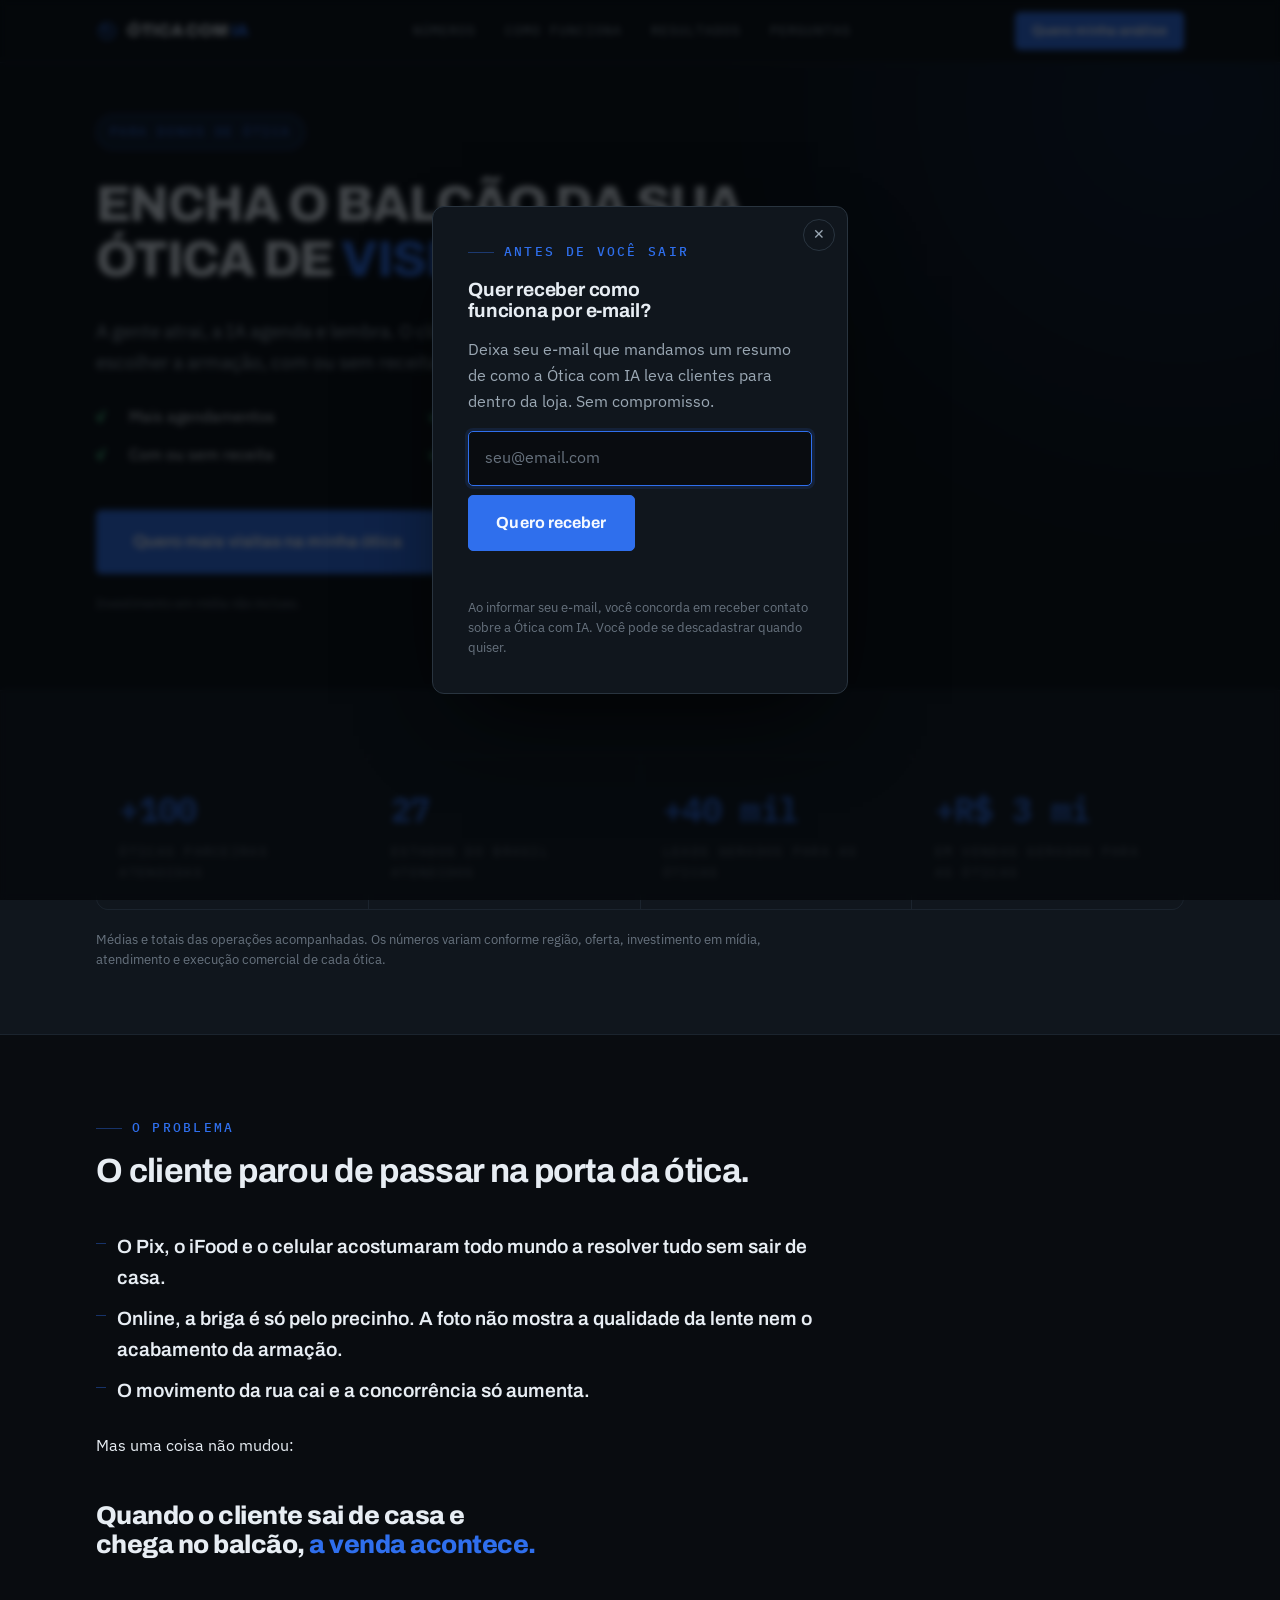
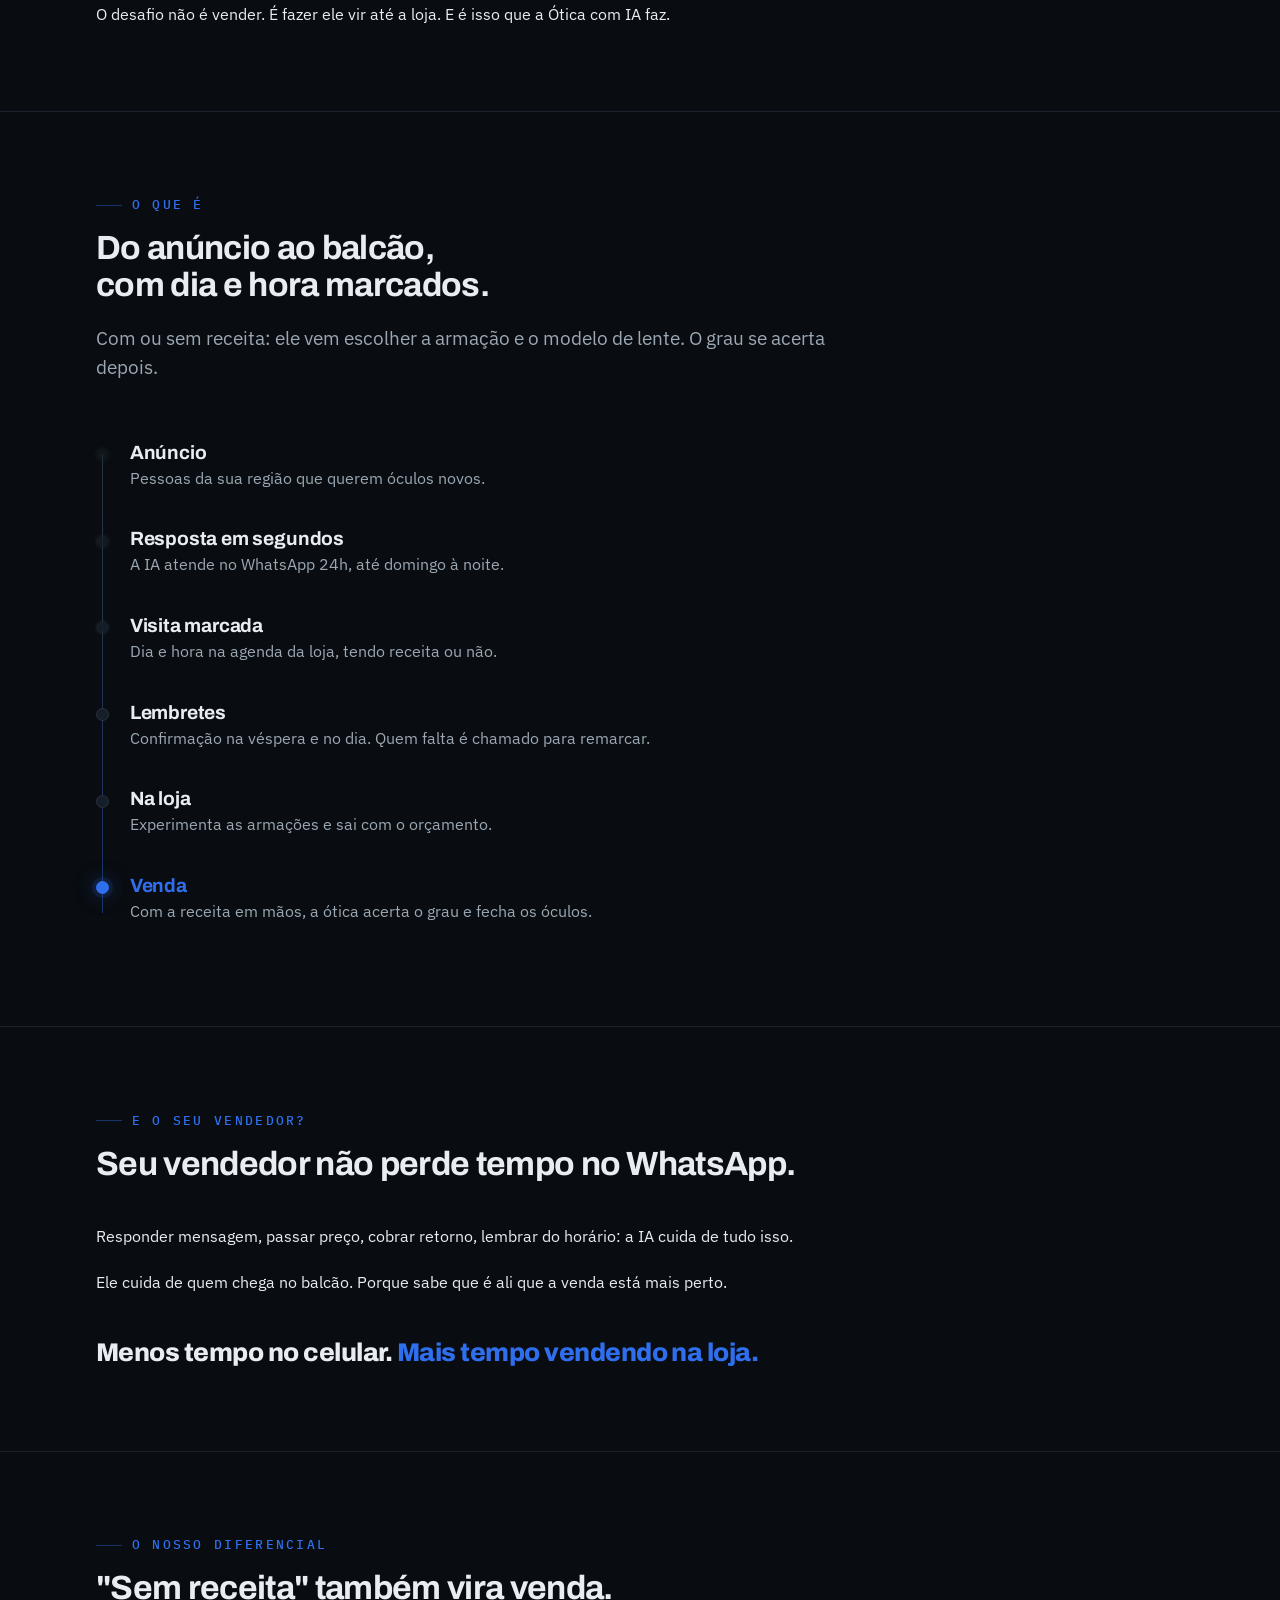
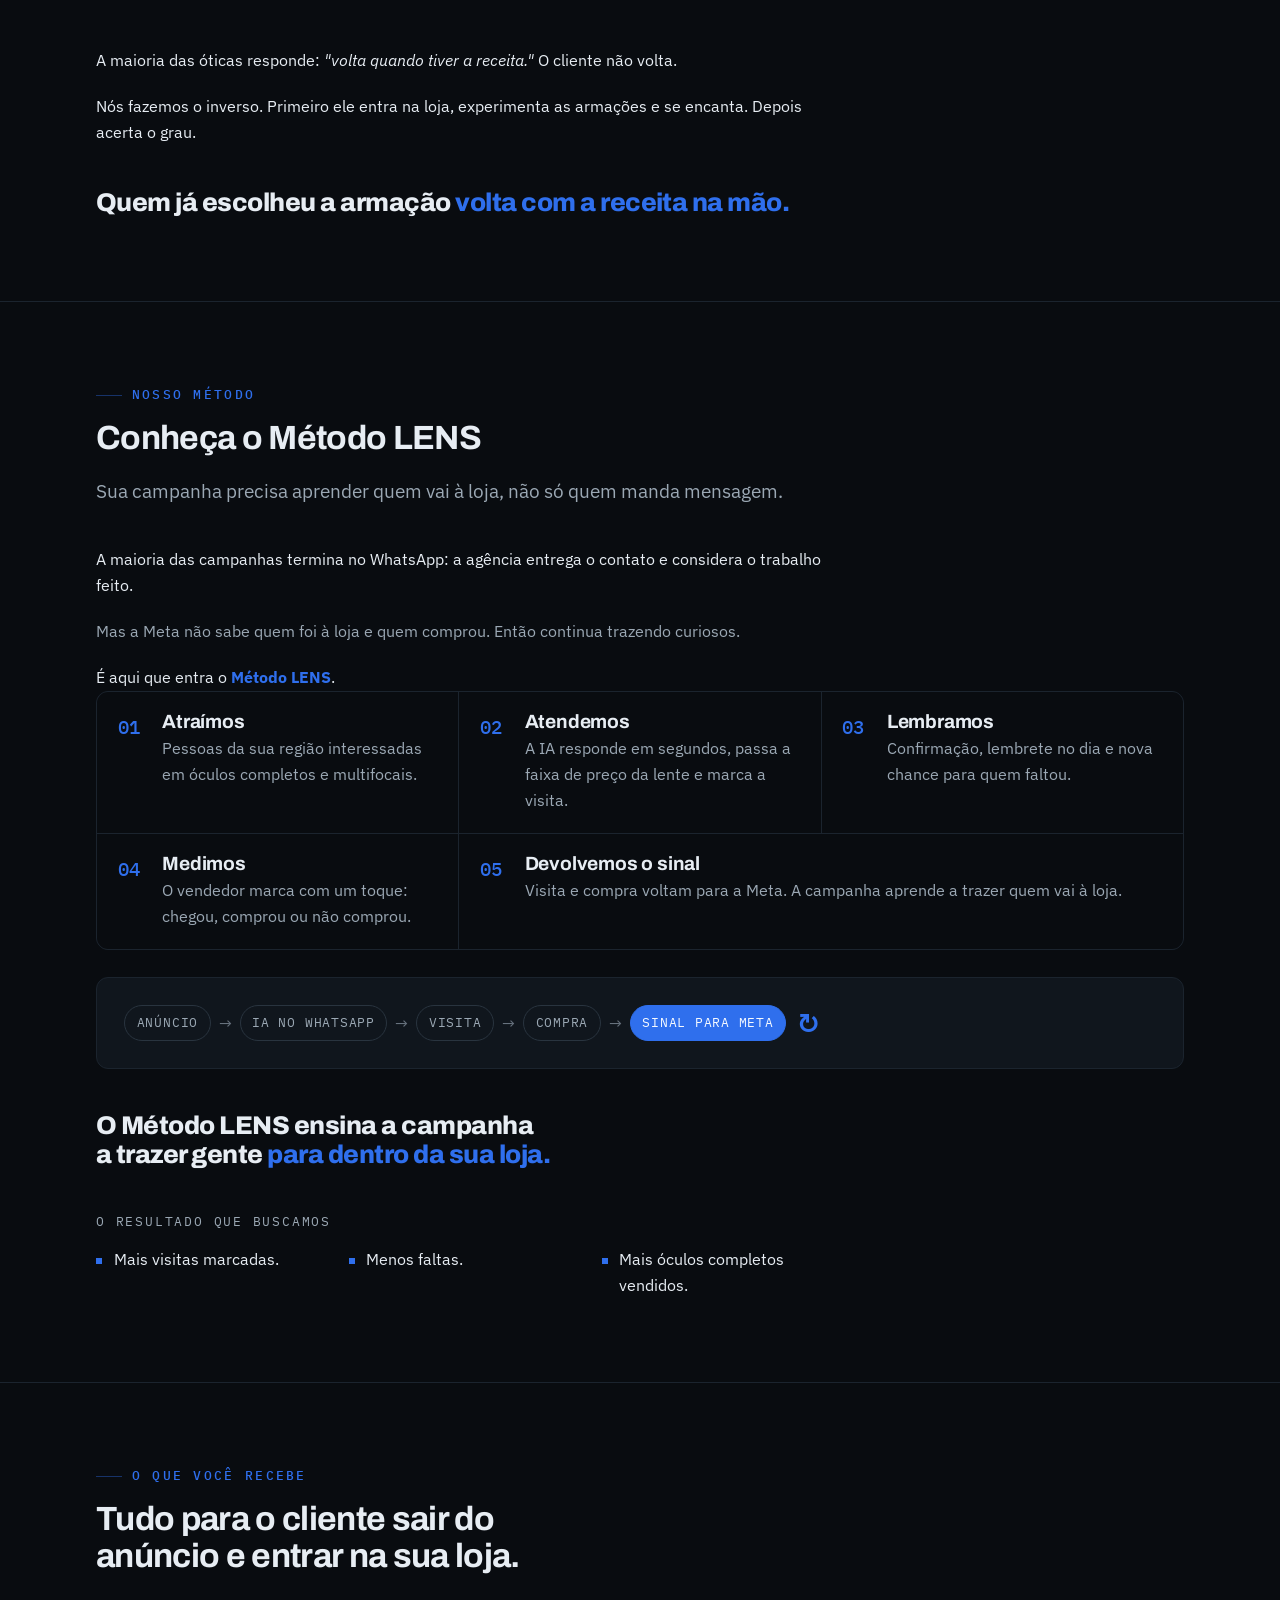
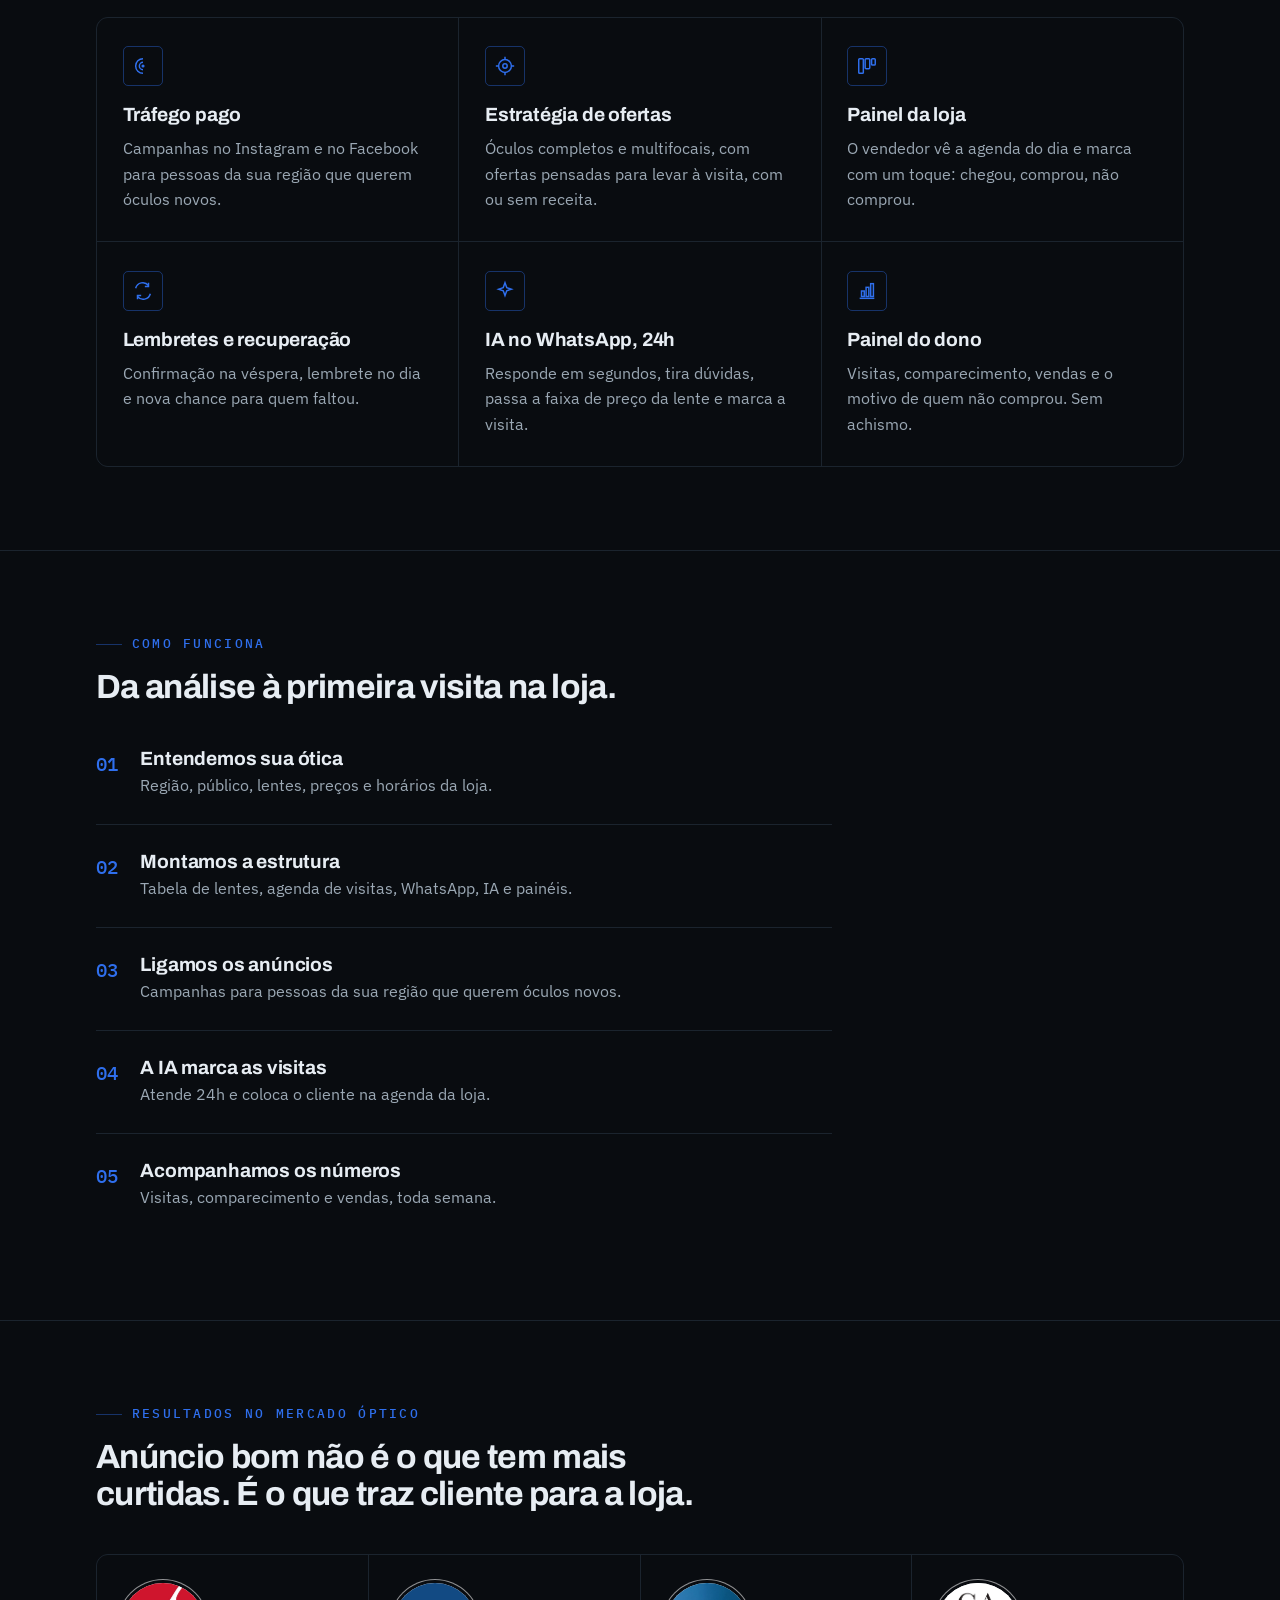
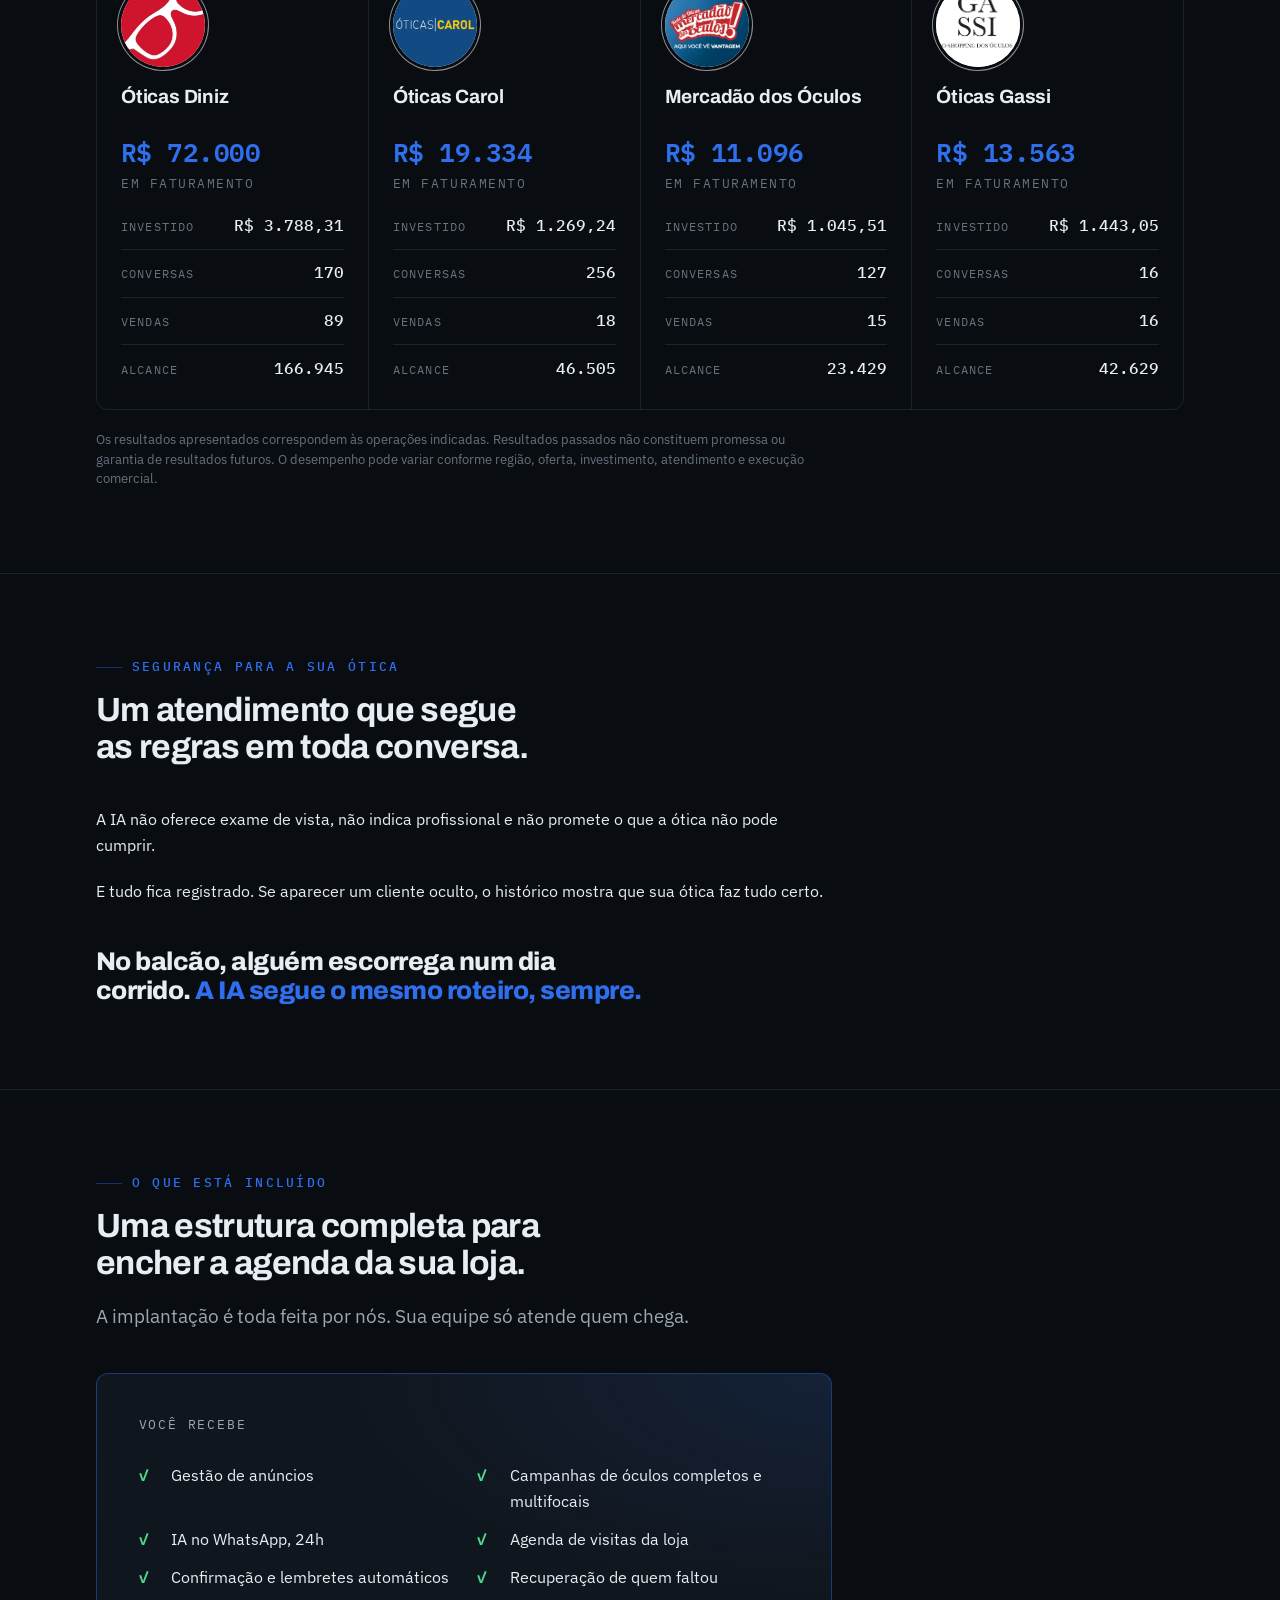
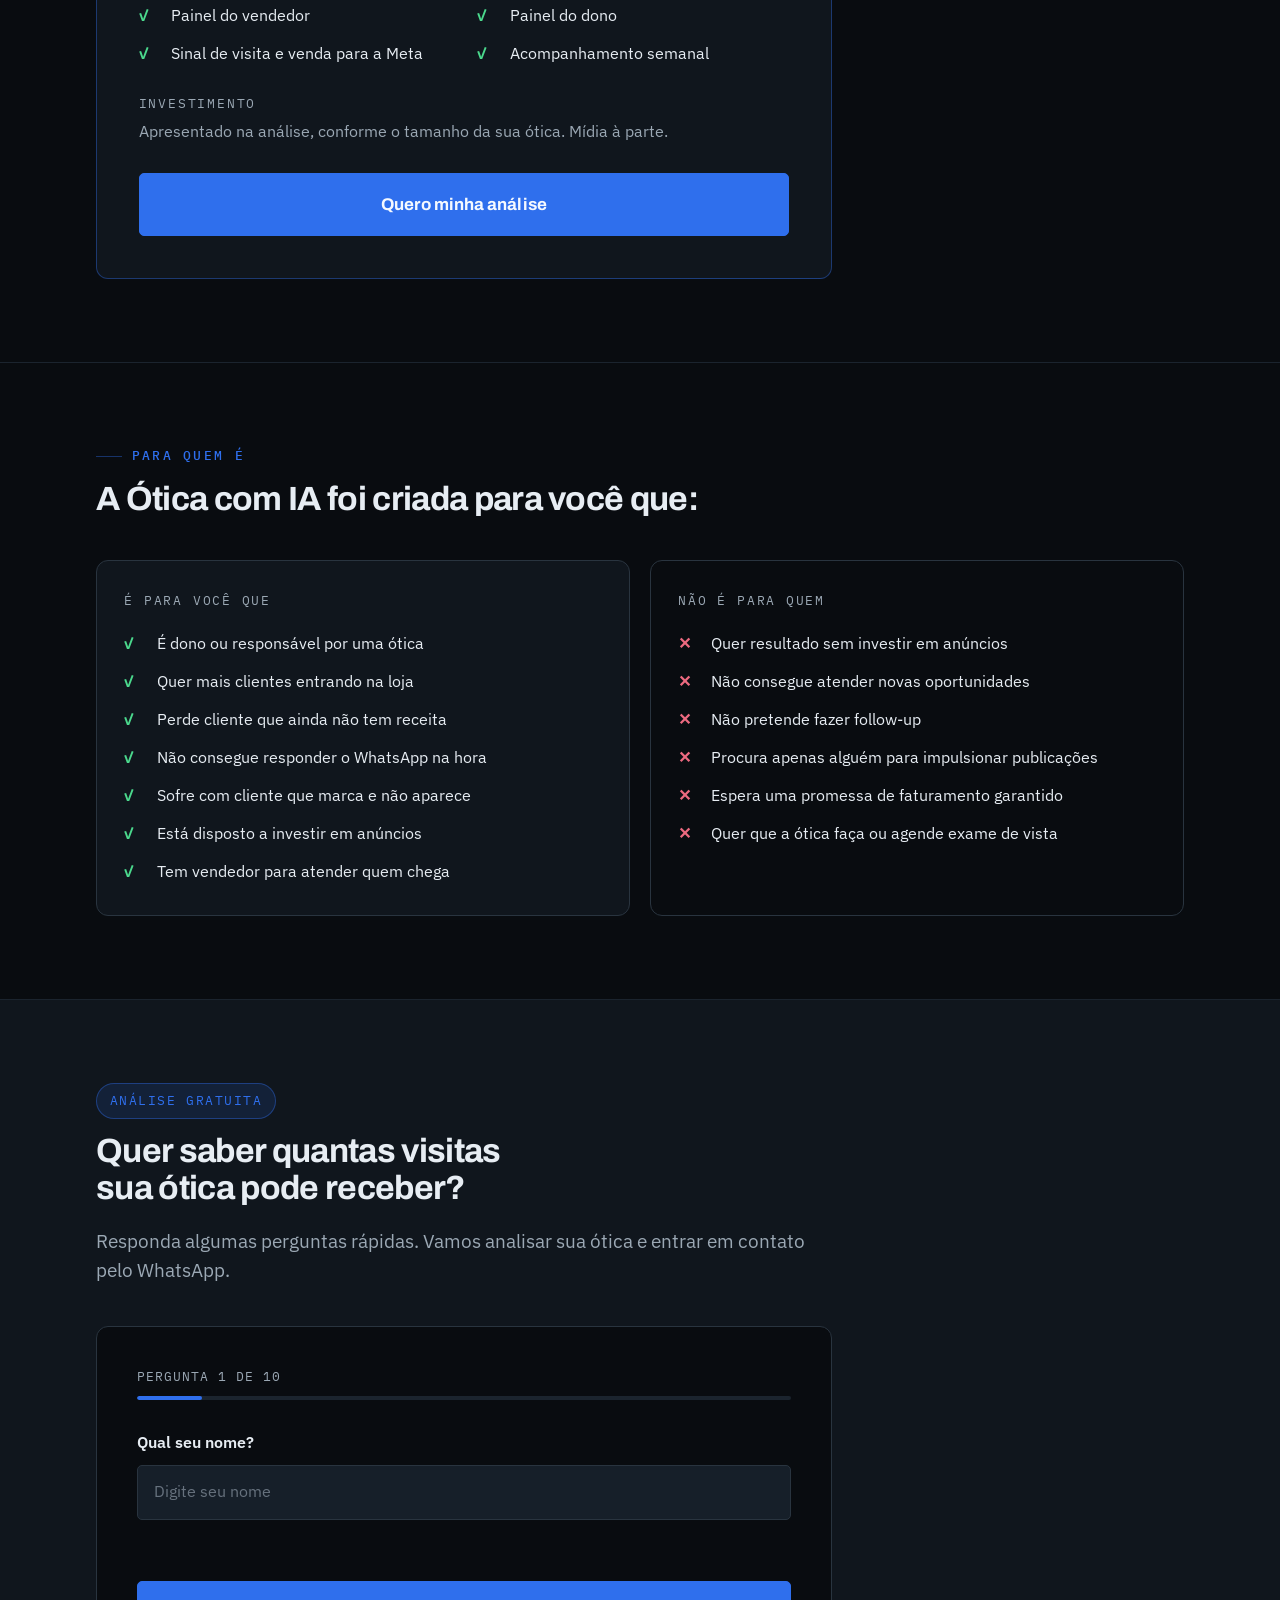
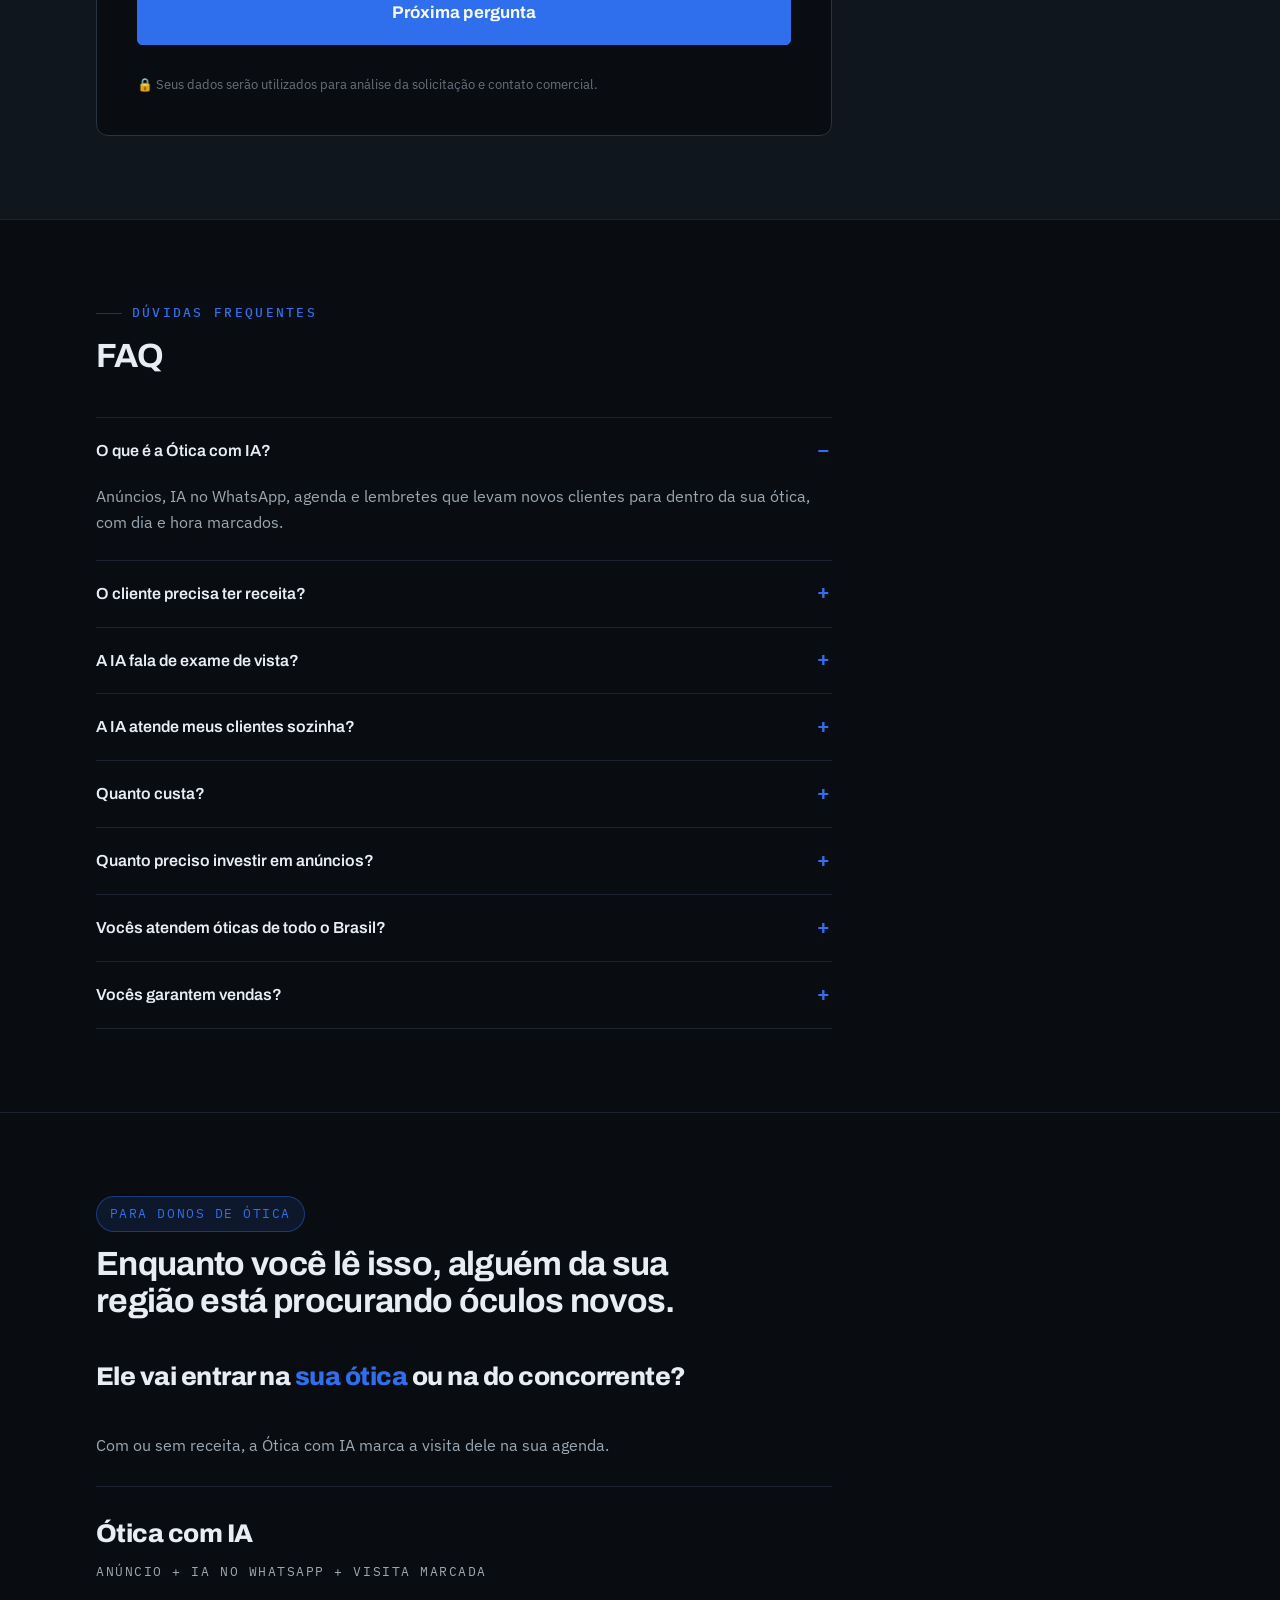
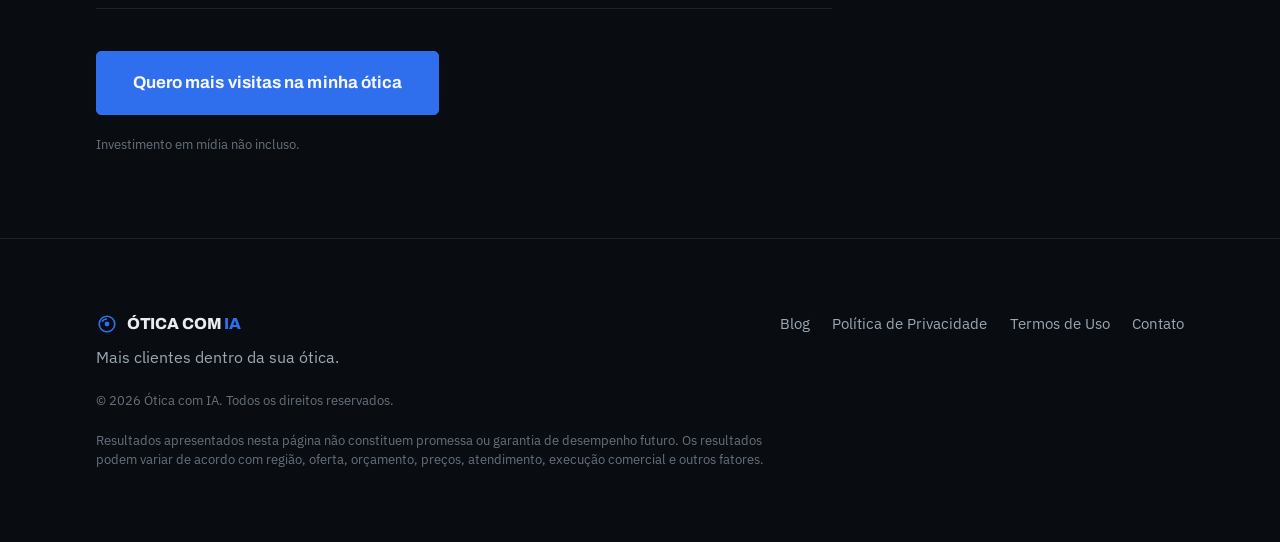
==== commit cf443b90: "LP: bloco 'Seu vendedor não perde tempo no WhatsApp' Co-Authored-By: Claude Opus 5.5 <noreply@anthro" ====
--- a/index.html
+++ b/index.html
@@ -309,7 +309,23 @@
             </li>
           </ol>
 
-          <p class="big-statement">Seu vendedor faz o que faz de melhor: <span class="accent">vender na loja.</span></p>
+          </div>
+      </div>
+    </div>
+  </section>
+
+  <!-- ============ 04B · O VENDEDOR ============ -->
+  <section class="section" aria-labelledby="s4b-title">
+    <div class="wrap">
+      <div class="section__inner">
+        <div class="section-head">
+          <p class="eyebrow">E o seu vendedor?</p>
+          <h2 id="s4b-title">Seu vendedor não perde tempo no WhatsApp.</h2>
+        </div>
+        <div class="section-body">
+          <p>Responder mensagem, passar preço, cobrar retorno, lembrar do horário: a IA cuida de tudo isso.</p>
+          <p>Ele cuida de quem chega no balcão. Porque sabe que é ali que a venda está mais perto.</p>
+          <p class="big-statement">Menos tempo no celular. <span class="accent">Mais tempo vendendo na loja.</span></p>
         </div>
       </div>
     </div>
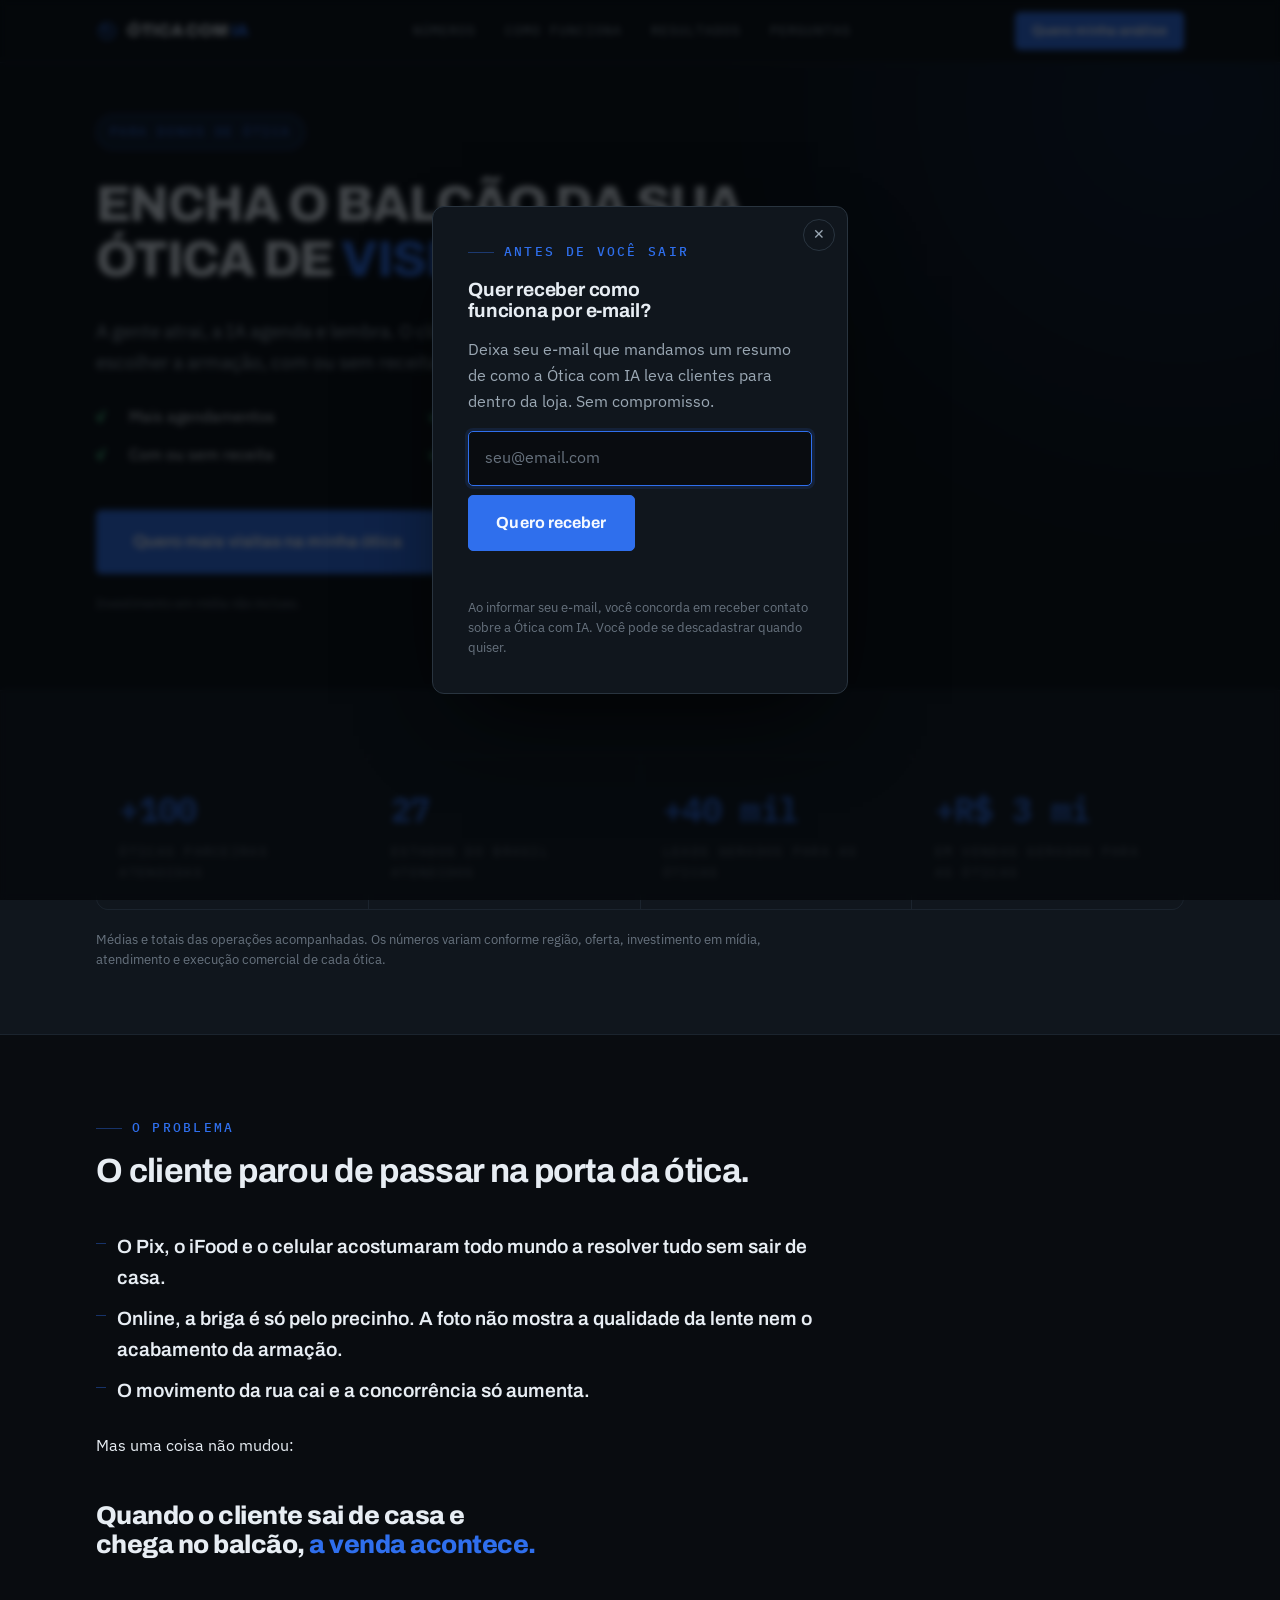
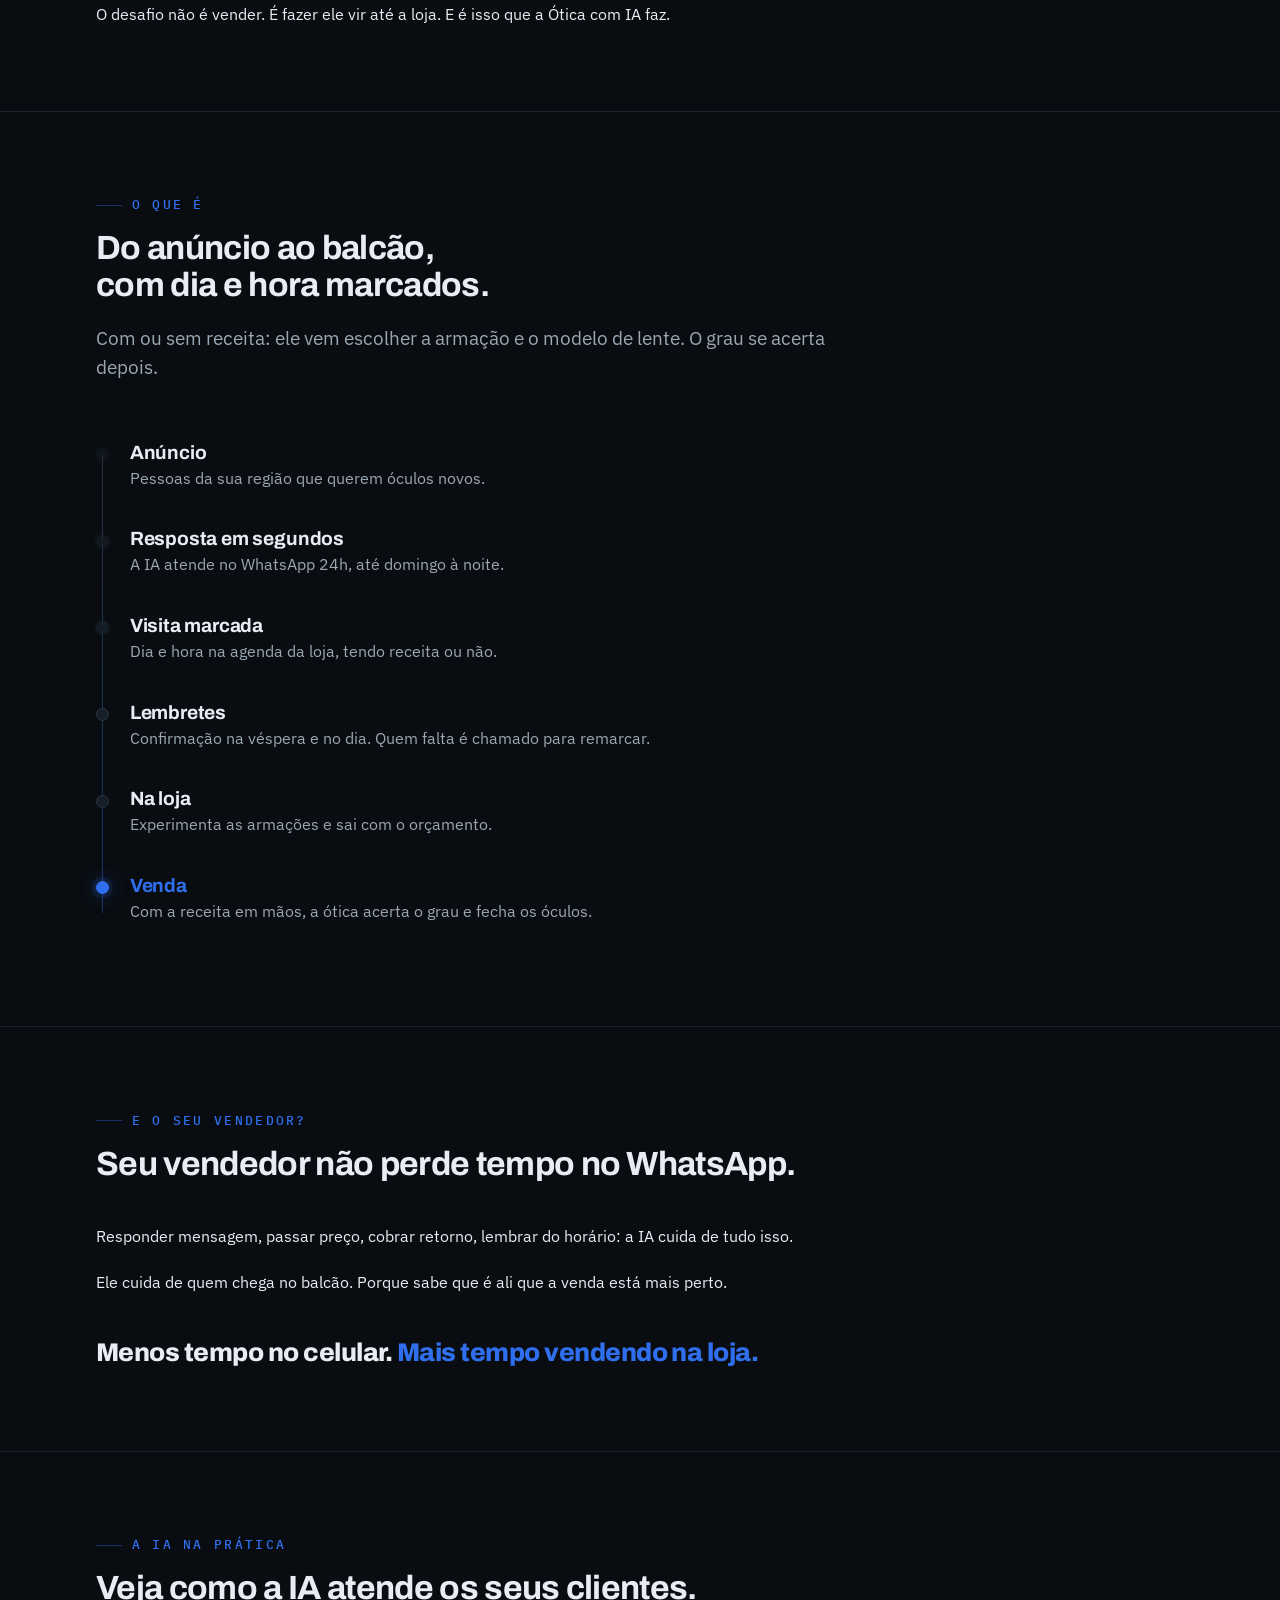
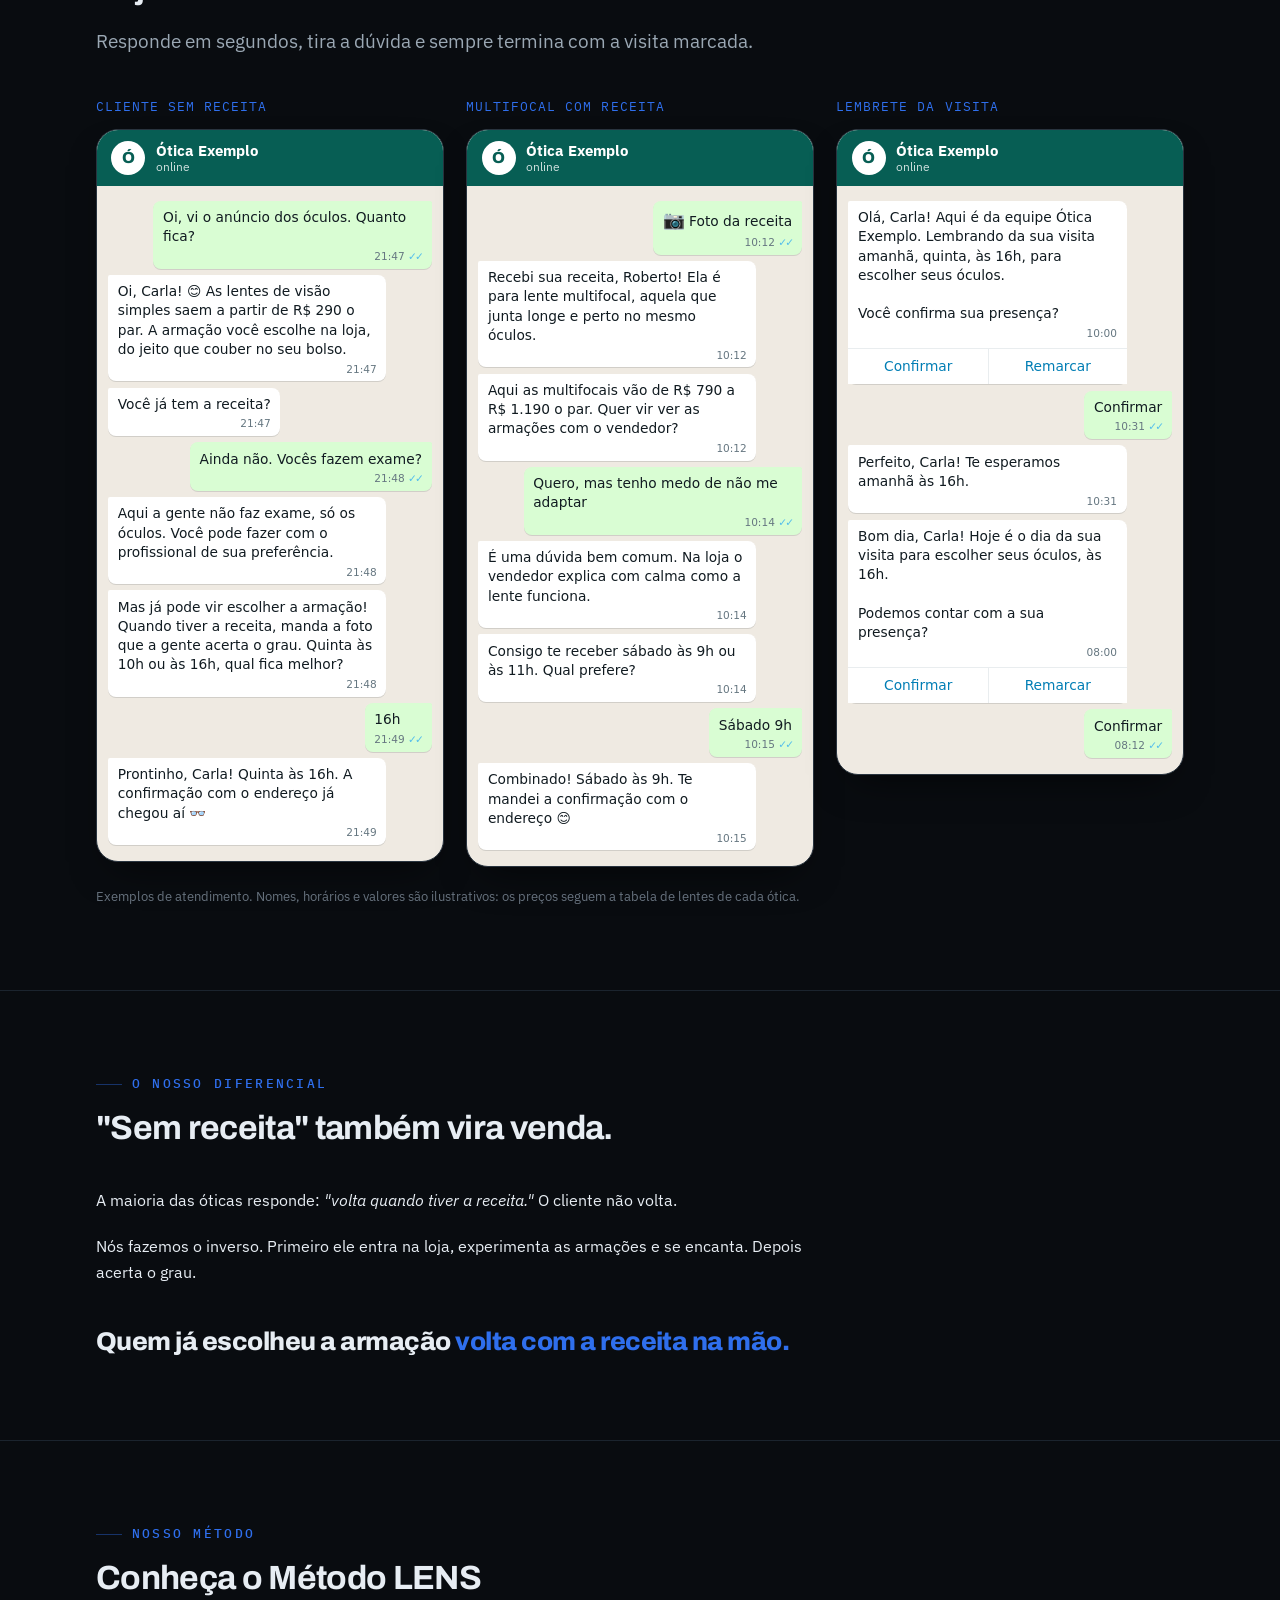
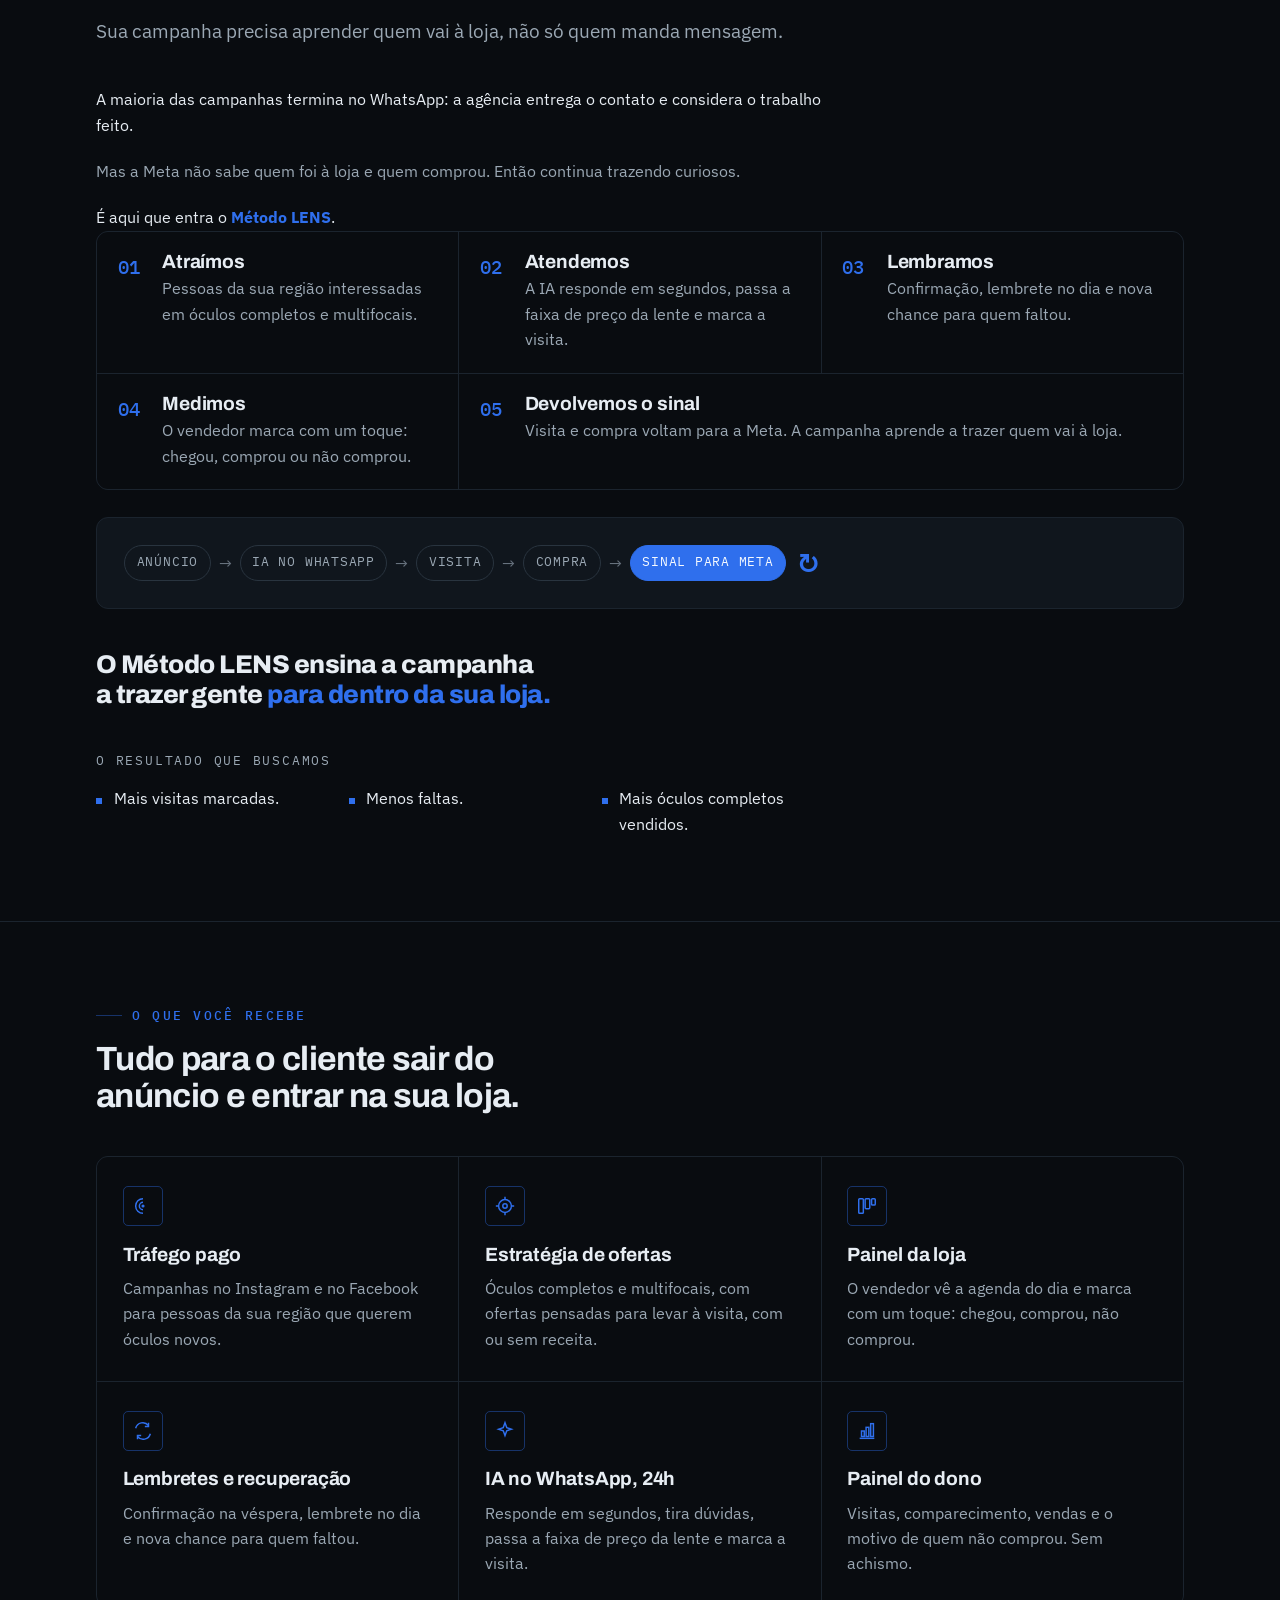
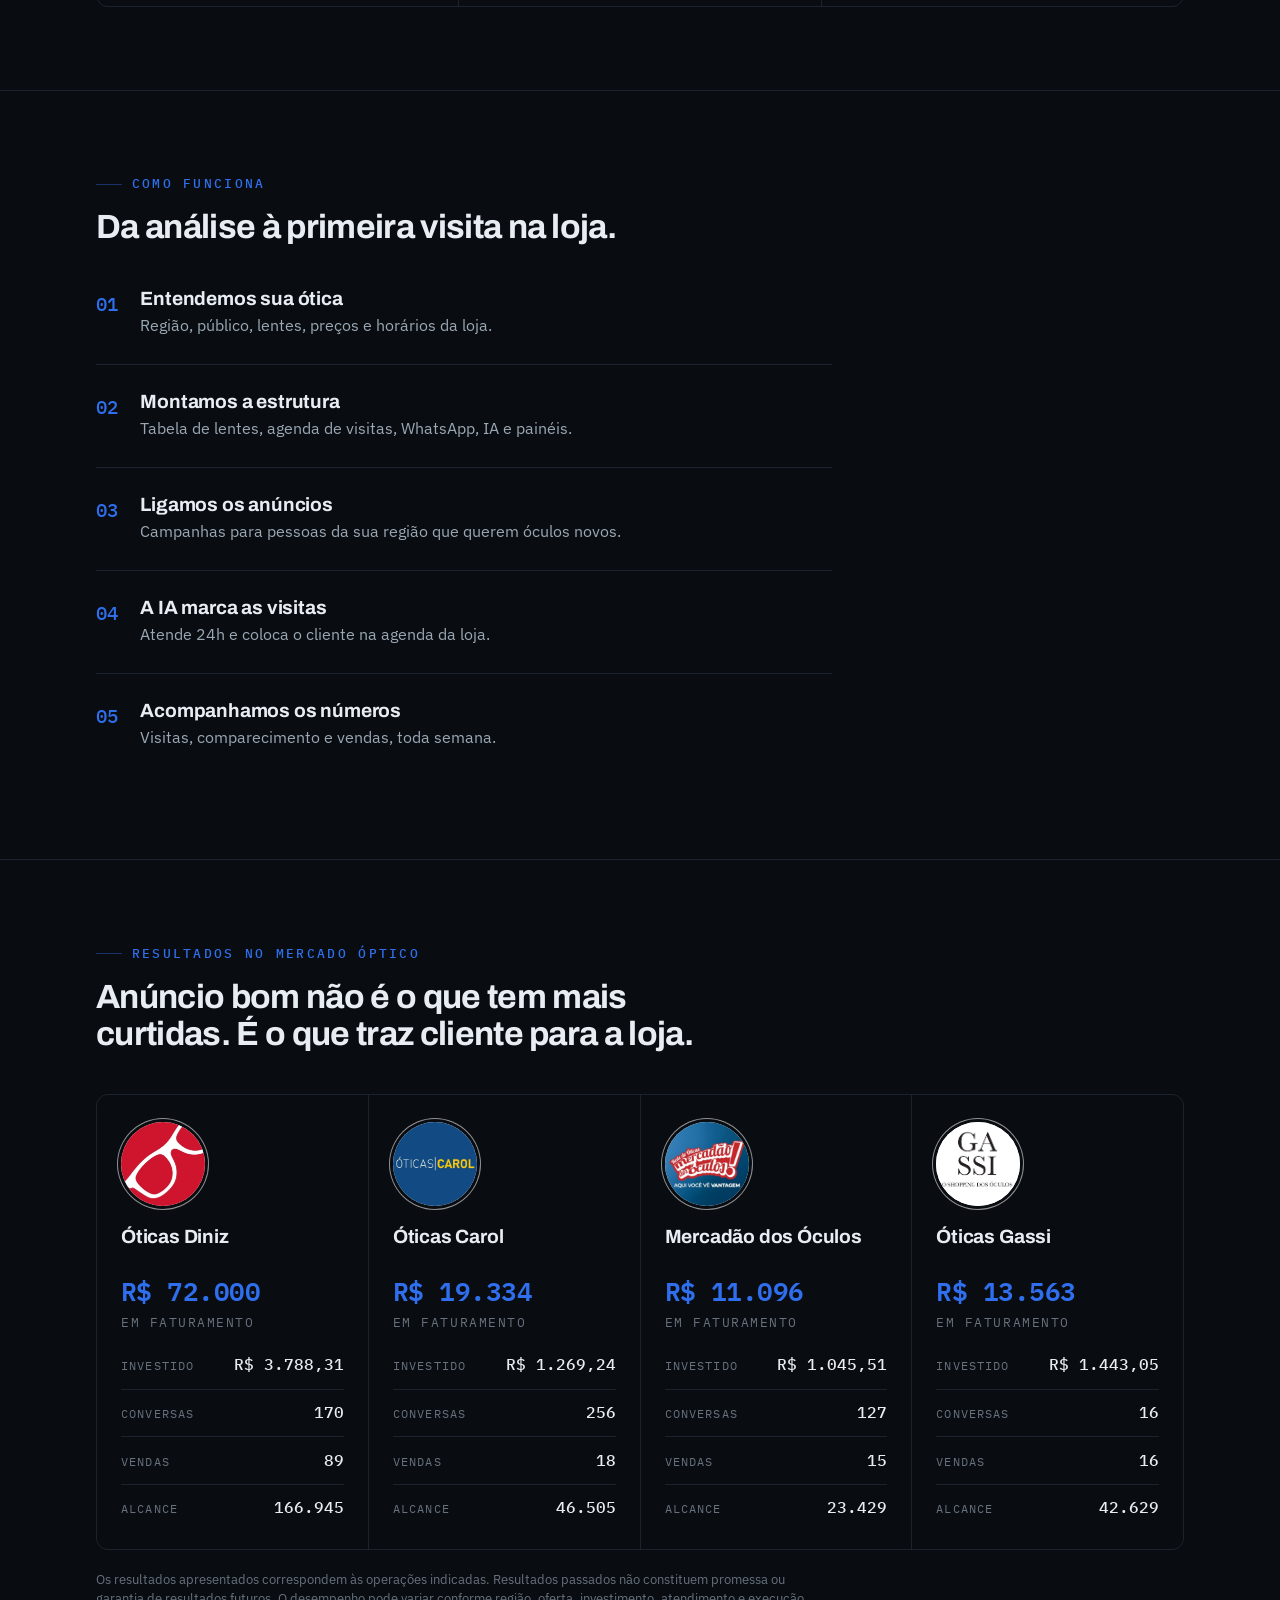
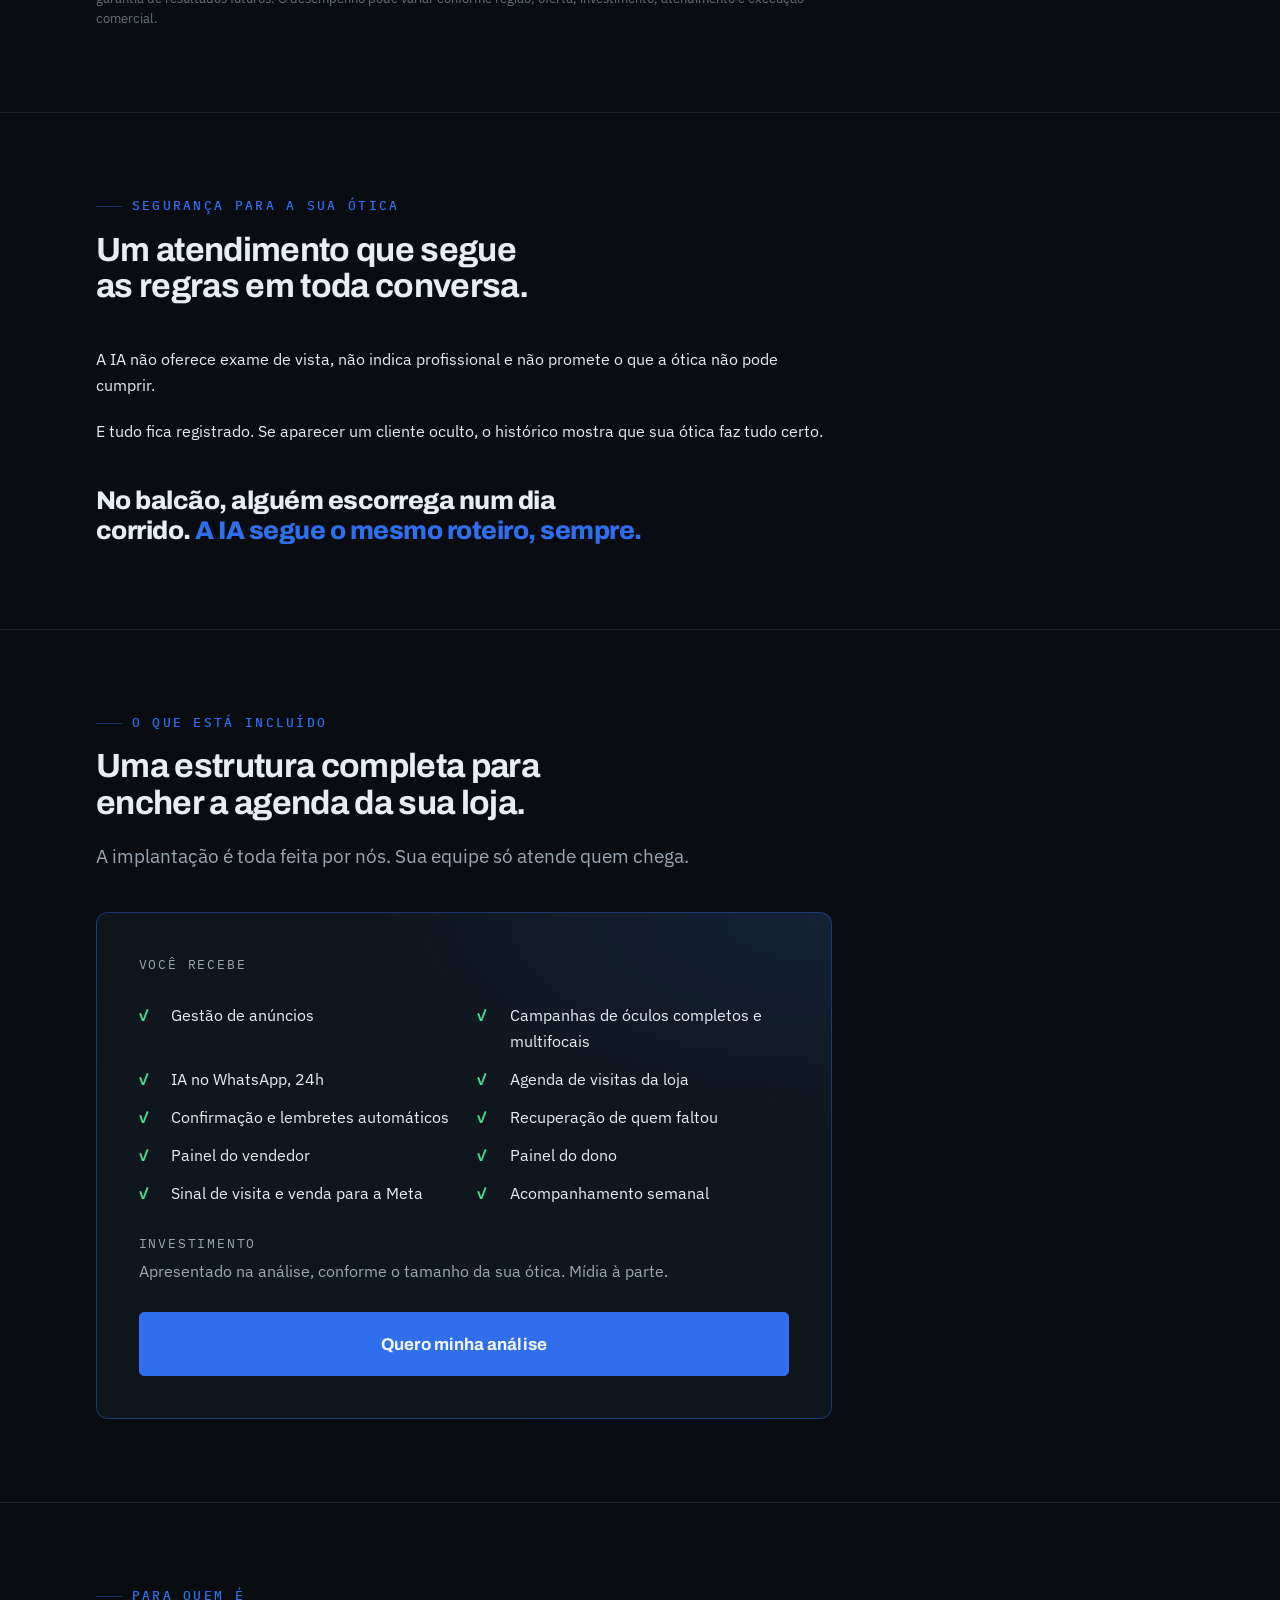
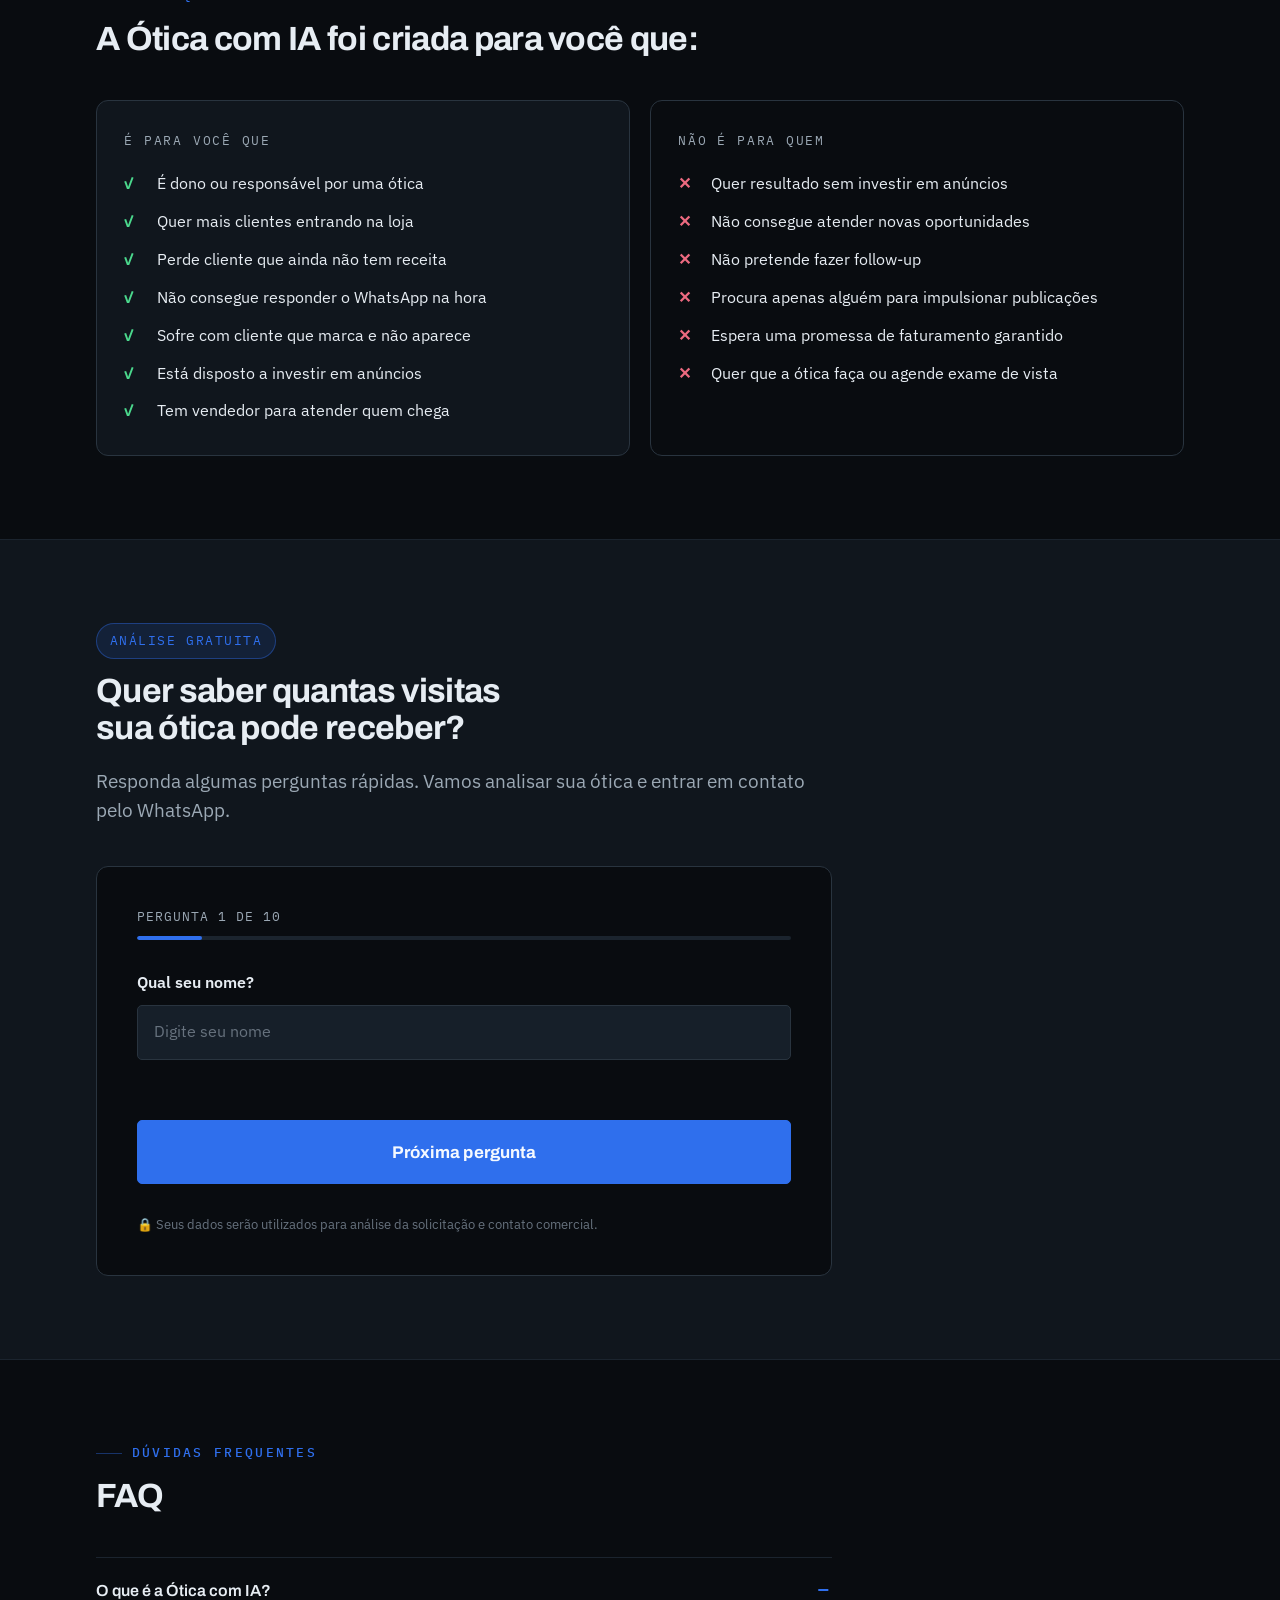
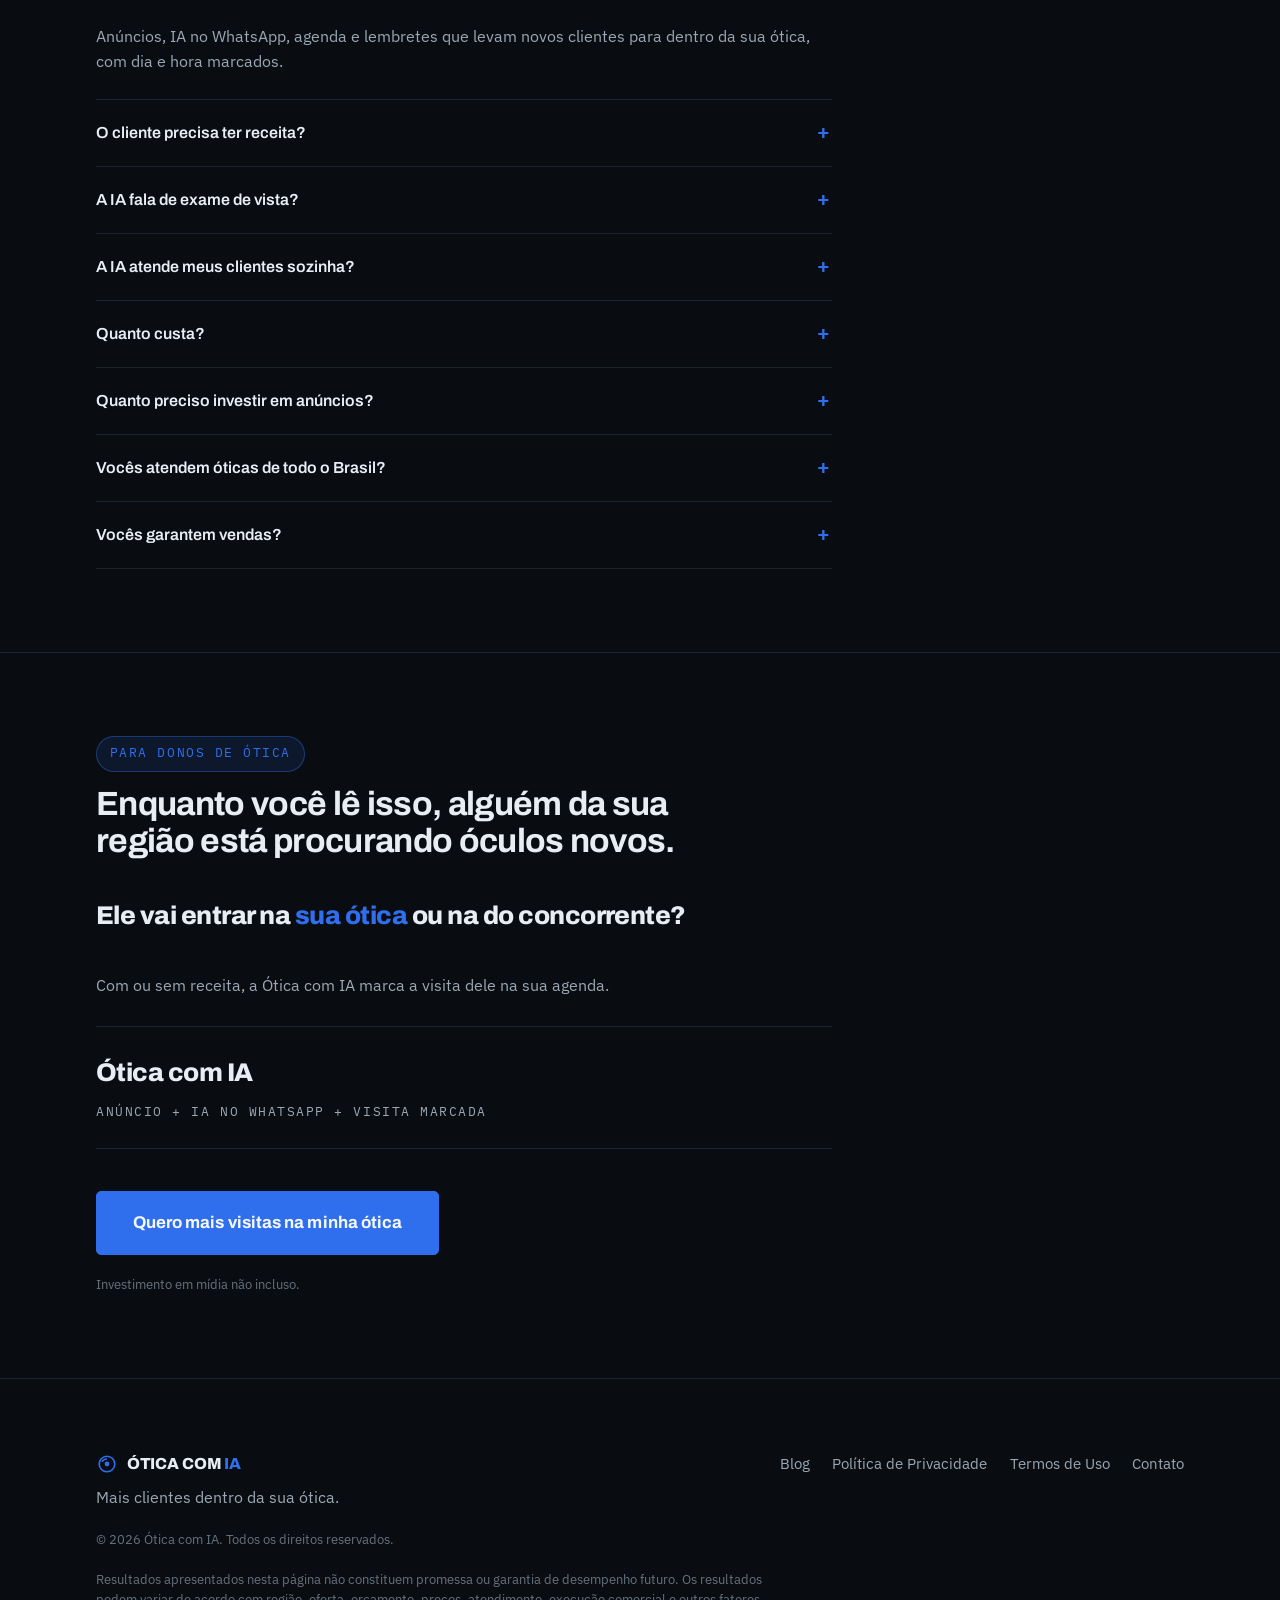
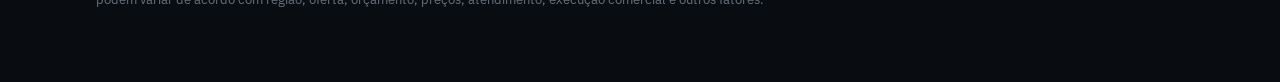
==== commit 1406de17: "LP: seção 'A IA na prática' com 3 conversas de exemplo no visual do WhatsApp Co-Authored-By: Claude " ====
--- a/index.html
+++ b/index.html
@@ -331,6 +331,79 @@
     </div>
   </section>
 
+  <!-- ============ 04C · A IA NA PRÁTICA (conversas de exemplo) ============ -->
+  <section class="section" id="ia-na-pratica" aria-labelledby="s4c-title">
+    <div class="wrap">
+      <div class="section__inner section__inner--wide">
+        <div class="section-head">
+          <p class="eyebrow">A IA na prática</p>
+          <h2 id="s4c-title">Veja como a IA atende os seus clientes.</h2>
+          <p class="lede dim">Responde em segundos, tira a dúvida e sempre termina com a visita marcada.</p>
+        </div>
+        <div class="section-body">
+          <div class="chats" tabindex="0" aria-label="Exemplos de conversa">
+            <figure class="chat">
+              <figcaption class="chat__tag">Cliente sem receita</figcaption>
+              <div class="chat__phone">
+                <div class="chat__top">
+                  <span class="chat__avatar" aria-hidden="true">Ó</span>
+                  <span class="chat__who"><b>Ótica Exemplo</b><small>online</small></span>
+                </div>
+                <div class="chat__body">
+                  <p class="msg msg--cli">Oi, vi o anúncio dos óculos. Quanto fica?<time>21:47 <span class="msg__ok" aria-hidden="true">✓✓</span></time></p>
+                  <p class="msg msg--ia">Oi, Carla! 😊 As lentes de visão simples saem a partir de R$ 290 o par. A armação você escolhe na loja, do jeito que couber no seu bolso.<time>21:47</time></p>
+                  <p class="msg msg--ia">Você já tem a receita?<time>21:47</time></p>
+                  <p class="msg msg--cli">Ainda não. Vocês fazem exame?<time>21:48 <span class="msg__ok" aria-hidden="true">✓✓</span></time></p>
+                  <p class="msg msg--ia">Aqui a gente não faz exame, só os óculos. Você pode fazer com o profissional de sua preferência.<time>21:48</time></p>
+                  <p class="msg msg--ia">Mas já pode vir escolher a armação! Quando tiver a receita, manda a foto que a gente acerta o grau. Quinta às 10h ou às 16h, qual fica melhor?<time>21:48</time></p>
+                  <p class="msg msg--cli">16h<time>21:49 <span class="msg__ok" aria-hidden="true">✓✓</span></time></p>
+                  <p class="msg msg--ia">Prontinho, Carla! Quinta às 16h. A confirmação com o endereço já chegou aí 👓<time>21:49</time></p>
+                </div>
+              </div>
+            </figure>
+            <figure class="chat">
+              <figcaption class="chat__tag">Multifocal com receita</figcaption>
+              <div class="chat__phone">
+                <div class="chat__top">
+                  <span class="chat__avatar" aria-hidden="true">Ó</span>
+                  <span class="chat__who"><b>Ótica Exemplo</b><small>online</small></span>
+                </div>
+                <div class="chat__body">
+                  <p class="msg msg--cli"><span class="msg__foto" aria-hidden="true">📷</span> Foto da receita<time>10:12 <span class="msg__ok" aria-hidden="true">✓✓</span></time></p>
+                  <p class="msg msg--ia">Recebi sua receita, Roberto! Ela é para lente multifocal, aquela que junta longe e perto no mesmo óculos.<time>10:12</time></p>
+                  <p class="msg msg--ia">Aqui as multifocais vão de R$ 790 a R$ 1.190 o par. Quer vir ver as armações com o vendedor?<time>10:12</time></p>
+                  <p class="msg msg--cli">Quero, mas tenho medo de não me adaptar<time>10:14 <span class="msg__ok" aria-hidden="true">✓✓</span></time></p>
+                  <p class="msg msg--ia">É uma dúvida bem comum. Na loja o vendedor explica com calma como a lente funciona.<time>10:14</time></p>
+                  <p class="msg msg--ia">Consigo te receber sábado às 9h ou às 11h. Qual prefere?<time>10:14</time></p>
+                  <p class="msg msg--cli">Sábado 9h<time>10:15 <span class="msg__ok" aria-hidden="true">✓✓</span></time></p>
+                  <p class="msg msg--ia">Combinado! Sábado às 9h. Te mandei a confirmação com o endereço 😊<time>10:15</time></p>
+                </div>
+              </div>
+            </figure>
+            <figure class="chat">
+              <figcaption class="chat__tag">Lembrete da visita</figcaption>
+              <div class="chat__phone">
+                <div class="chat__top">
+                  <span class="chat__avatar" aria-hidden="true">Ó</span>
+                  <span class="chat__who"><b>Ótica Exemplo</b><small>online</small></span>
+                </div>
+                <div class="chat__body">
+                  <p class="msg msg--ia msg--modelo">Olá, Carla! Aqui é da equipe Ótica Exemplo. Lembrando da sua visita amanhã, quinta, às 16h, para escolher seus óculos.<br><br>Você confirma sua presença?<time>10:00</time><span class="msg__botoes"><span>Confirmar</span><span>Remarcar</span></span></p>
+                  <p class="msg msg--cli">Confirmar<time>10:31 <span class="msg__ok" aria-hidden="true">✓✓</span></time></p>
+                  <p class="msg msg--ia">Perfeito, Carla! Te esperamos amanhã às 16h.<time>10:31</time></p>
+                  <p class="msg msg--ia msg--modelo">Bom dia, Carla! Hoje é o dia da sua visita para escolher seus óculos, às 16h.<br><br>Podemos contar com a sua presença?<time>08:00</time><span class="msg__botoes"><span>Confirmar</span><span>Remarcar</span></span></p>
+                  <p class="msg msg--cli">Confirmar<time>08:12 <span class="msg__ok" aria-hidden="true">✓✓</span></time></p>
+                </div>
+              </div>
+            </figure>
+          </div>
+          <p class="chats__hint dim" aria-hidden="true">Arraste para o lado para ver as outras conversas →</p>
+          <p class="fineprint">Exemplos de atendimento. Nomes, horários e valores são ilustrativos: os preços seguem a tabela de lentes de cada ótica.</p>
+        </div>
+      </div>
+    </div>
+  </section>
+
   <!-- ============ 05 · NÃO É SÓ "IMPULSIONAR POST" ============ -->
   <section class="section" aria-labelledby="s5-title">
     <div class="wrap">
--- a/assets/styles.css
+++ b/assets/styles.css
@@ -1300,3 +1300,107 @@
 
 .lista-artigos { display: grid; gap: 1rem; }
 .lista-artigos a { text-decoration: none; }
+
+/* ---------------- conversas de exemplo (A IA na prática) ----------------
+   Visual de WhatsApp claro dentro da página escura, como um print. */
+.chats {
+  display: grid;
+  grid-template-columns: repeat(3, minmax(0, 1fr));
+  gap: 1.4rem;
+  align-items: start;
+}
+.chat { margin: 0; }
+.chat__tag {
+  font-family: var(--font-mono);
+  font-size: var(--step--1);
+  letter-spacing: 0.08em;
+  text-transform: uppercase;
+  color: var(--accent);
+  margin-bottom: 0.7rem;
+}
+.chat__phone {
+  border-radius: 22px;
+  overflow: hidden;
+  border: 1px solid var(--line);
+  background: #EFEAE2;
+  box-shadow: 0 18px 40px -18px rgba(0, 0, 0, 0.7);
+}
+.chat__top {
+  display: flex;
+  align-items: center;
+  gap: 0.65rem;
+  padding: 0.7rem 0.9rem;
+  background: #075E54;
+  color: #fff;
+}
+.chat__avatar {
+  width: 34px; height: 34px;
+  display: grid; place-items: center;
+  border-radius: 50%;
+  background: #fff;
+  color: #075E54;
+  font-family: var(--font-display);
+  font-weight: 800;
+}
+.chat__who { display: grid; line-height: 1.2; font-size: 0.92rem; }
+.chat__who small { opacity: 0.8; font-size: 0.75rem; }
+.chat__body {
+  display: flex;
+  flex-direction: column;
+  gap: 0.4rem;
+  padding: 0.9rem 0.7rem 1rem;
+  font-family: system-ui, -apple-system, "Segoe UI", Roboto, sans-serif;
+}
+.msg {
+  max-width: 86%;
+  margin: 0;
+  padding: 0.45rem 0.6rem 0.3rem;
+  border-radius: 8px;
+  font-size: 0.86rem;
+  line-height: 1.4;
+  color: #111B21;
+  box-shadow: 0 1px 0.5px rgba(11, 20, 26, 0.13);
+}
+.msg time {
+  display: block;
+  text-align: right;
+  font-size: 0.66rem;
+  color: #667781;
+  margin-top: 0.15rem;
+}
+.msg--ia { align-self: flex-start; background: #fff; border-top-left-radius: 2px; }
+.msg--cli { align-self: flex-end; background: #D9FDD3; border-top-right-radius: 2px; }
+.msg__ok { color: #53BDEB; letter-spacing: -0.18em; }
+.msg__foto { font-size: 1.1rem; }
+.msg__botoes {
+  display: grid;
+  grid-auto-flow: column;
+  gap: 1px;
+  margin: 0.45rem -0.6rem -0.3rem;
+  border-top: 1px solid #E9EDEF;
+  background: #E9EDEF;
+}
+.msg__botoes span {
+  padding: 0.5rem 0.3rem;
+  text-align: center;
+  background: #fff;
+  color: #027EB5;
+  font-weight: 500;
+}
+.chats__hint { display: none; font-size: var(--step--1); margin-top: 0.8rem; }
+
+/* celular: as 3 conversas viram um carrossel de arrastar, sem rolar a página para o lado */
+@media (max-width: 860px) {
+  .chats {
+    grid-template-columns: none;
+    grid-auto-flow: column;
+    grid-auto-columns: 86%;
+    overflow-x: auto;
+    scroll-snap-type: x mandatory;
+    padding-bottom: 0.4rem;
+    scrollbar-width: none;
+  }
+  .chats::-webkit-scrollbar { display: none; }
+  .chat { scroll-snap-align: start; }
+  .chats__hint { display: block; }
+}
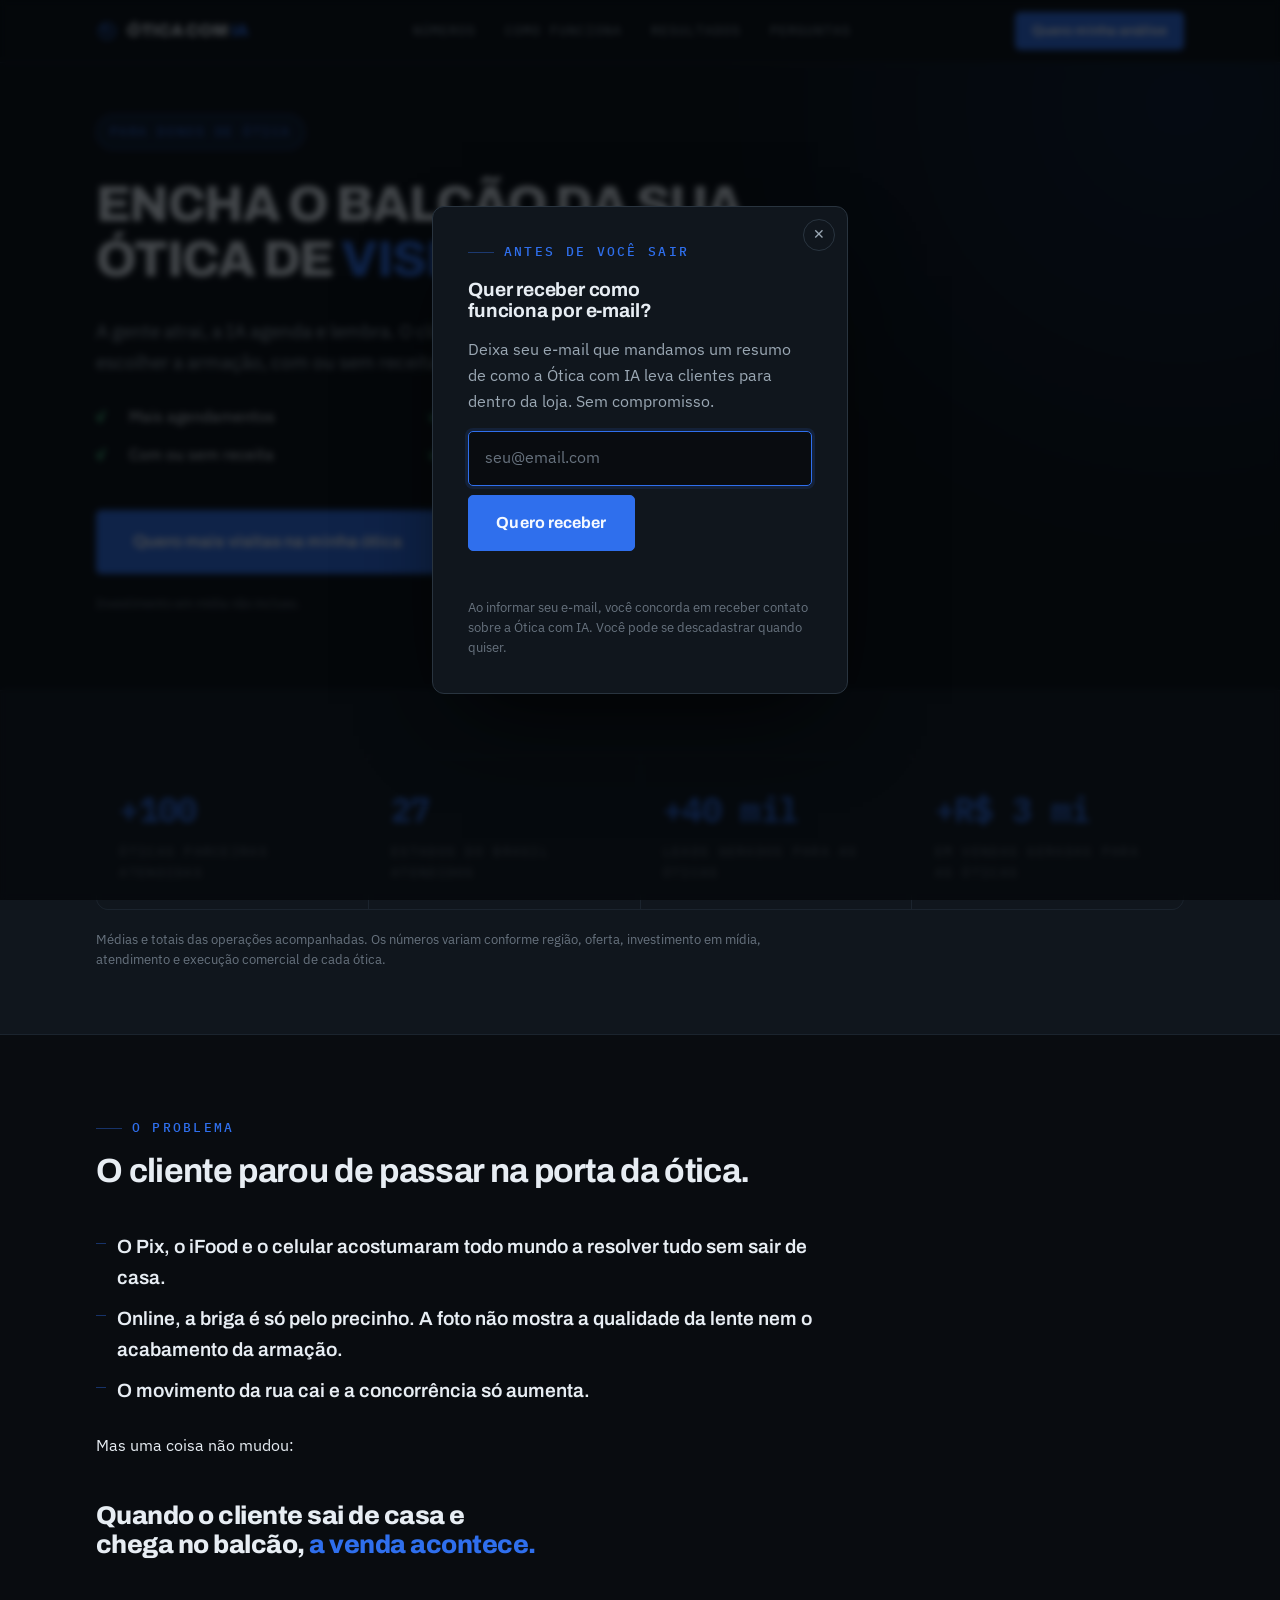
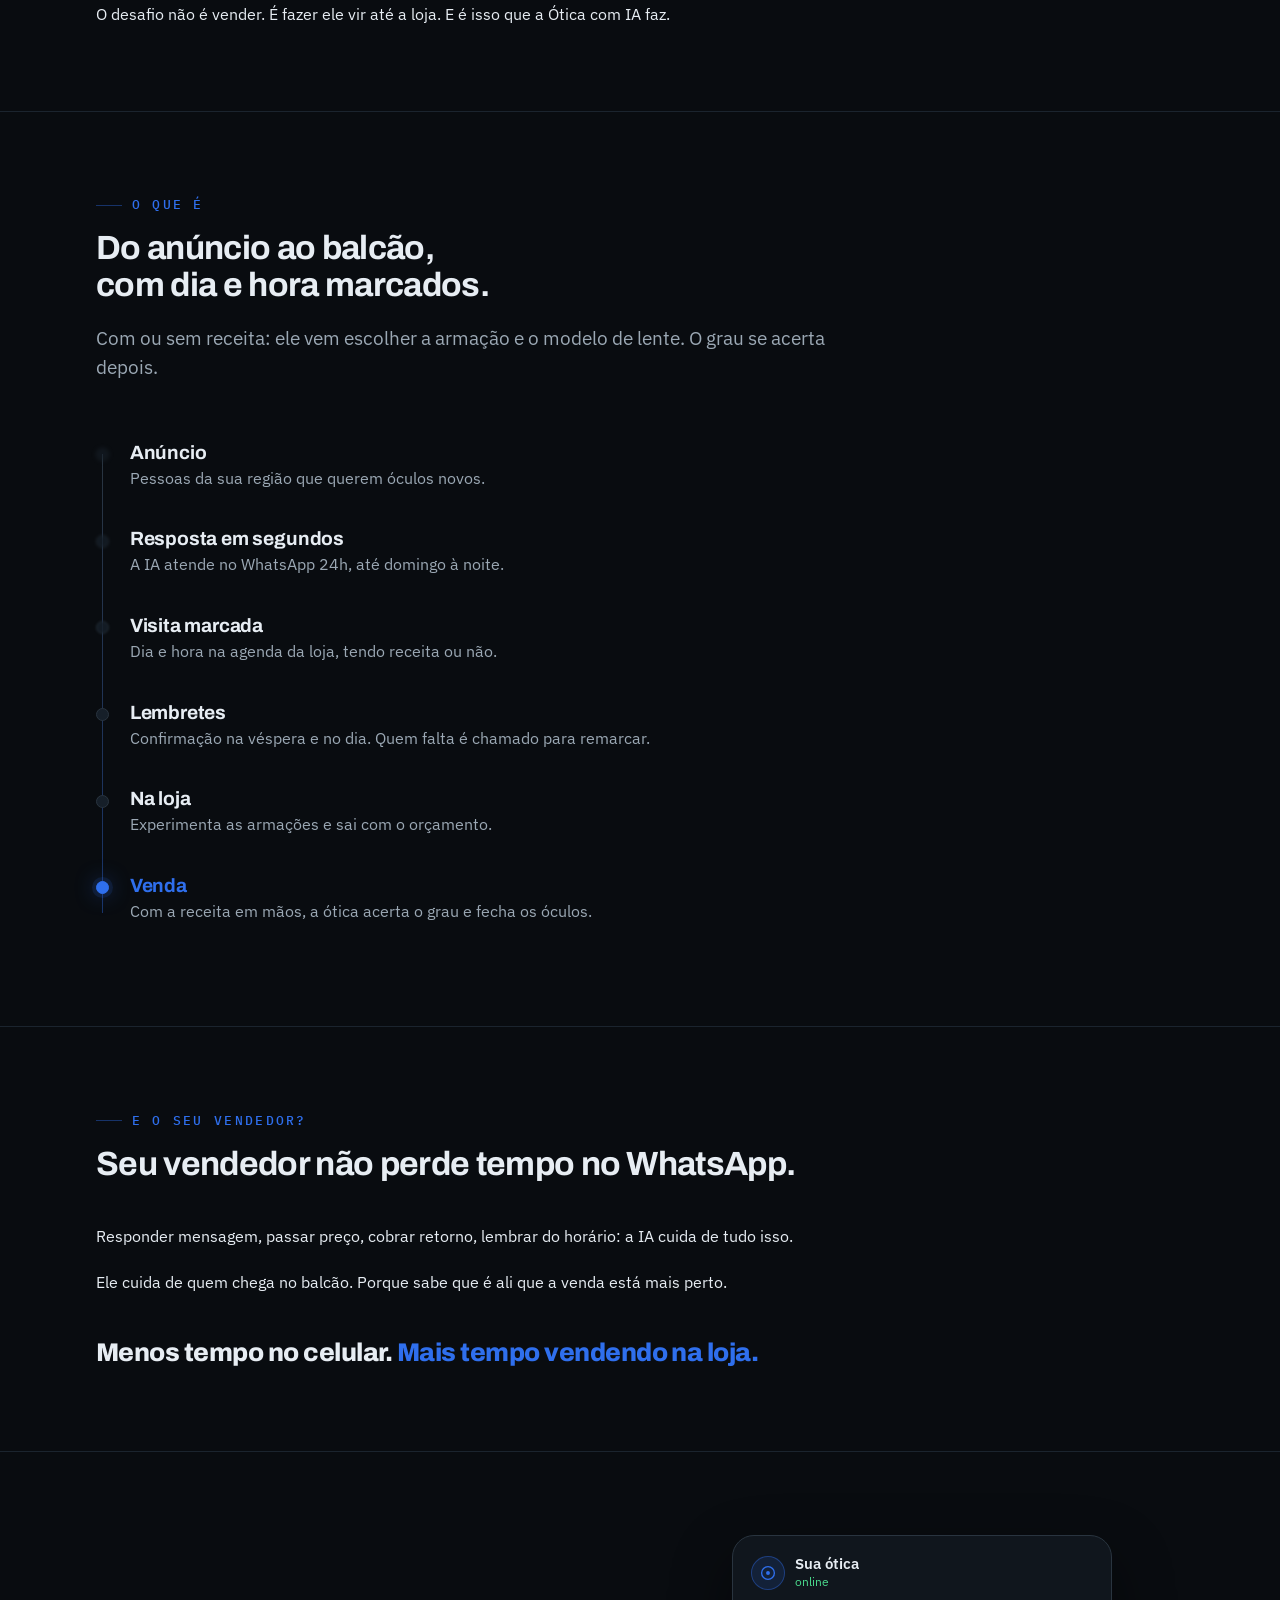
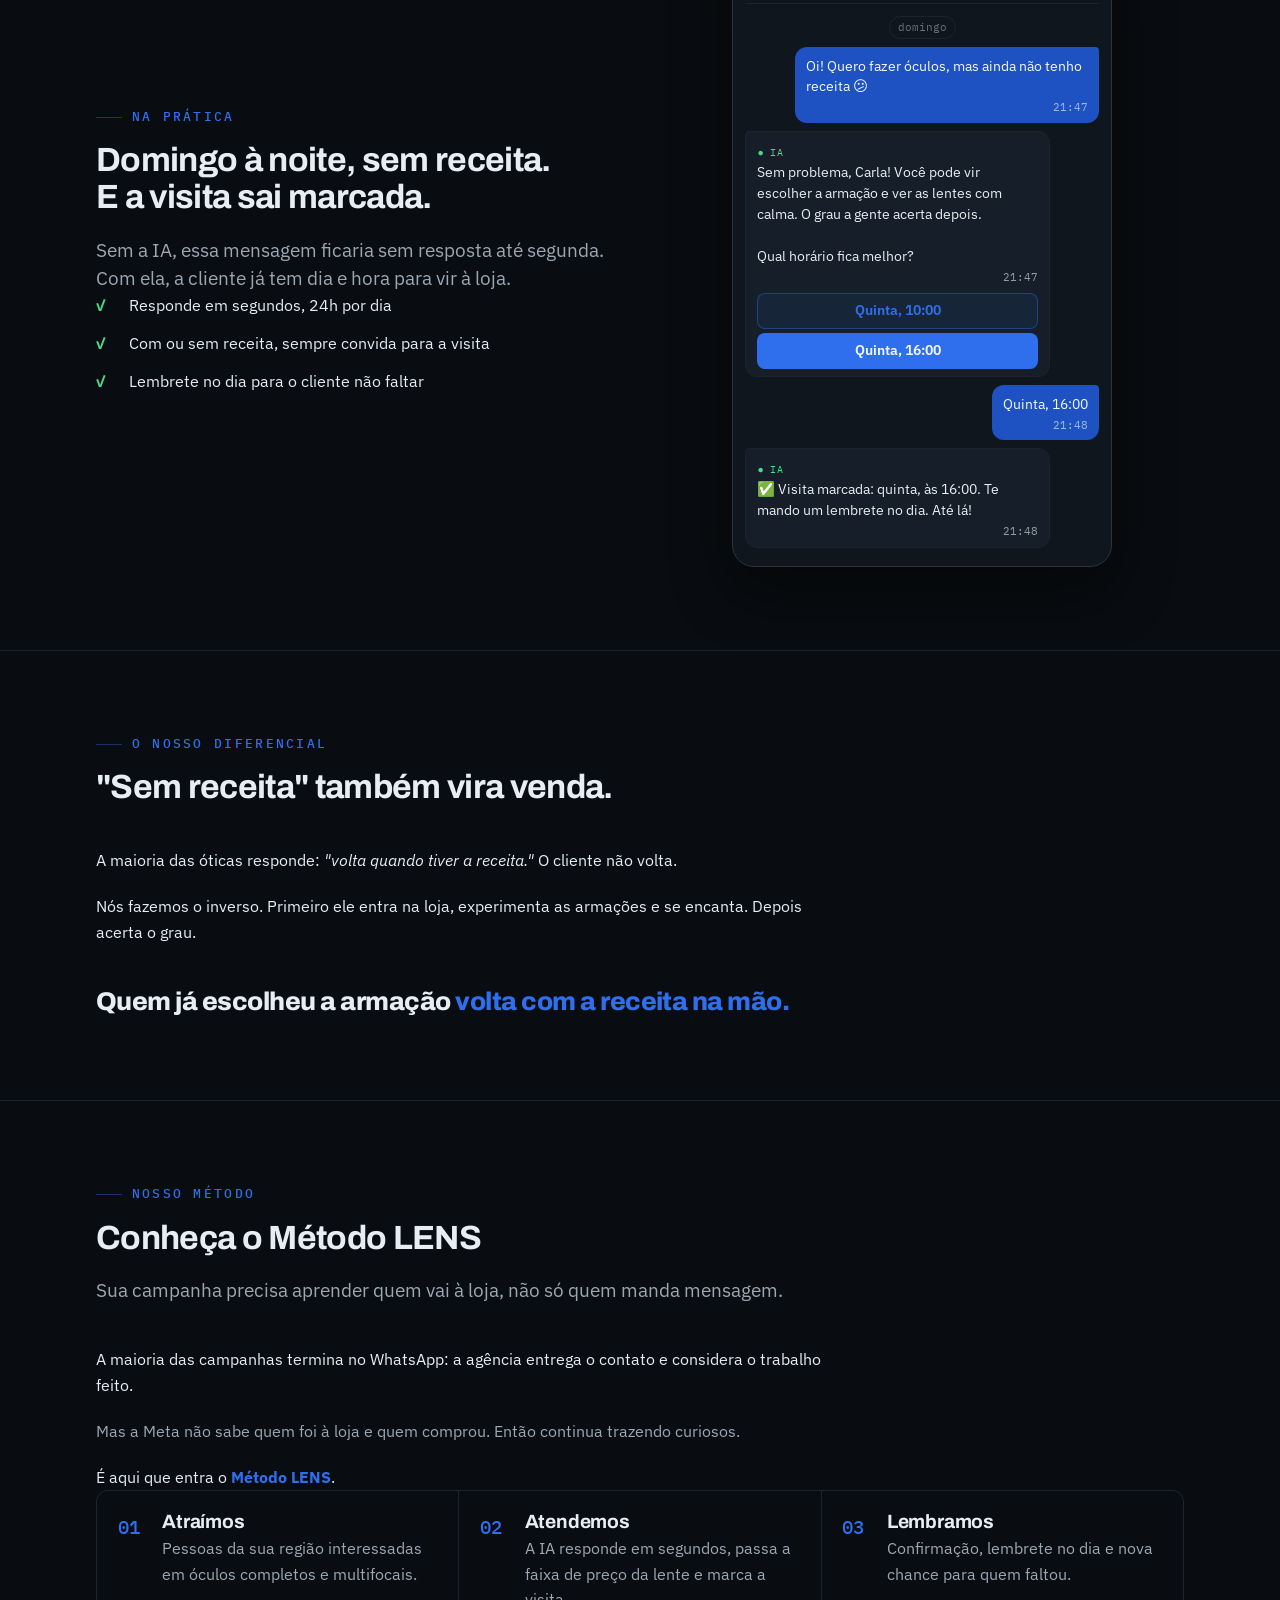
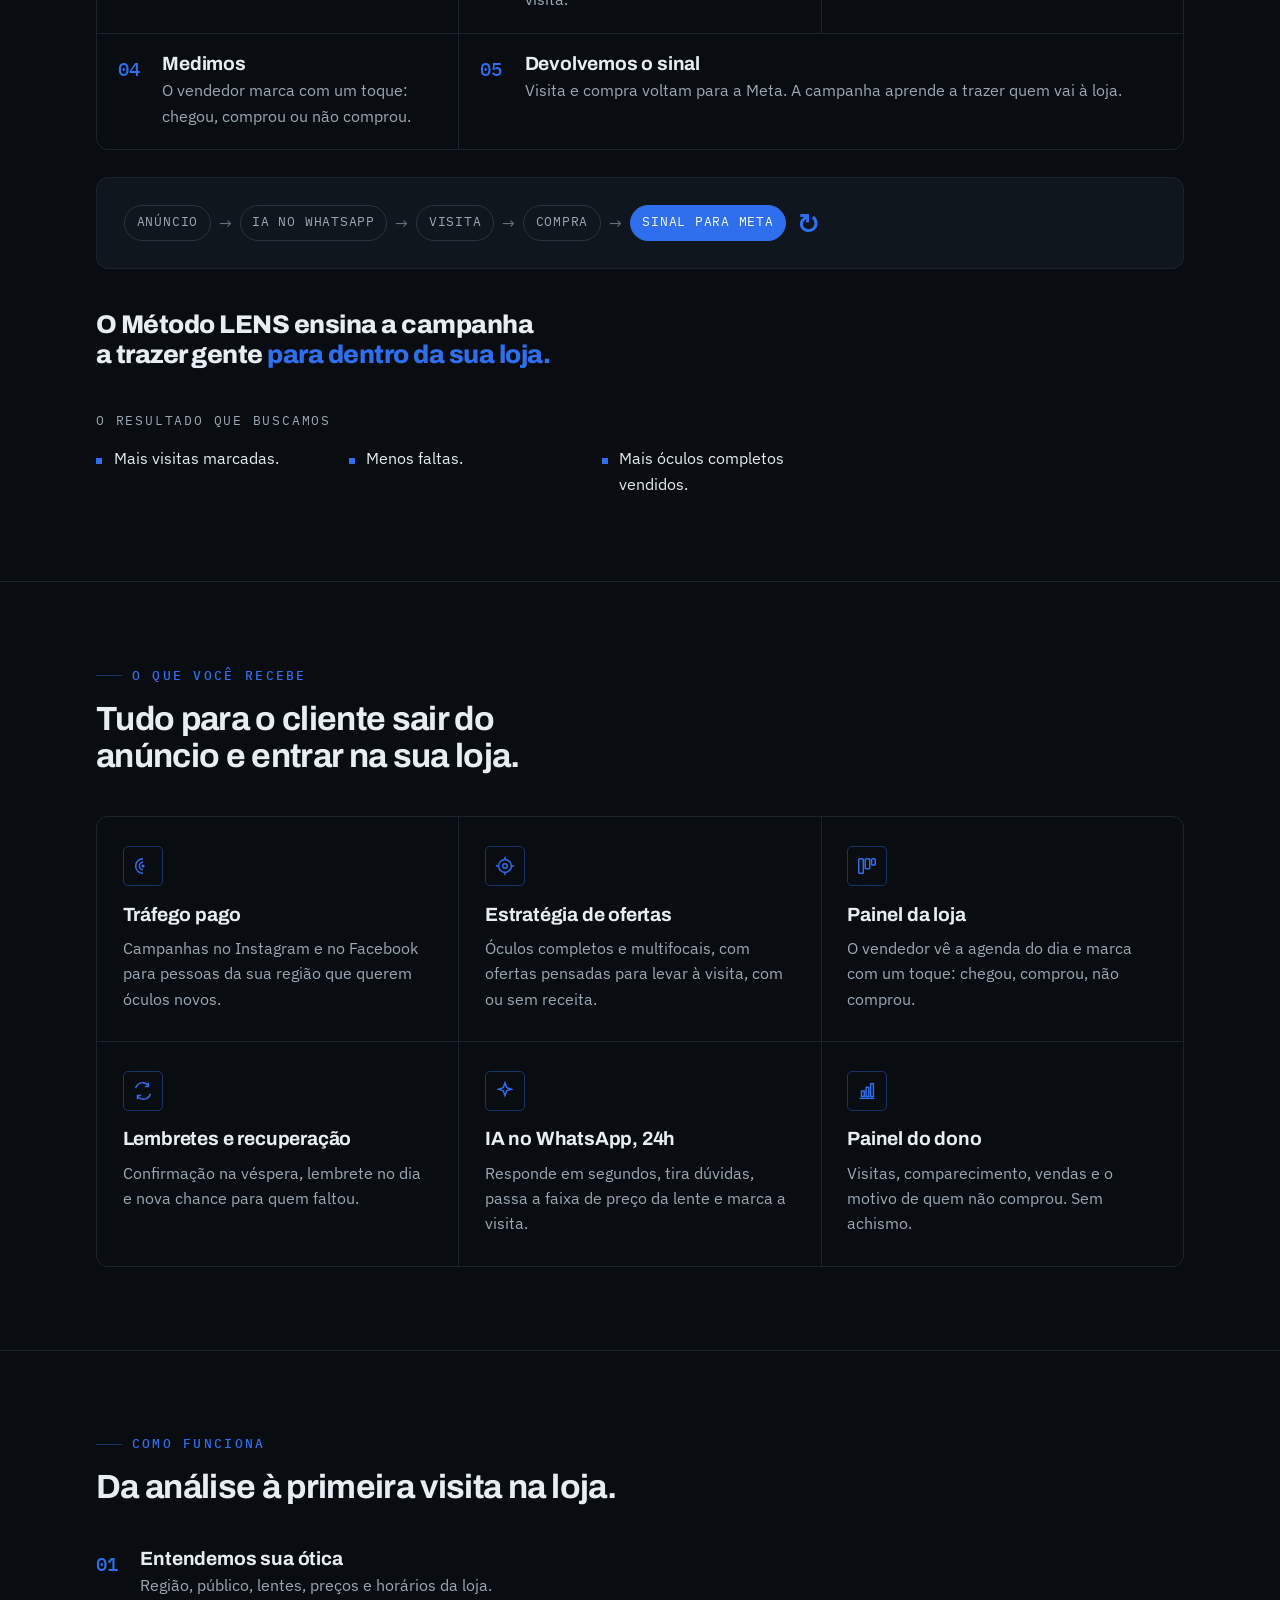
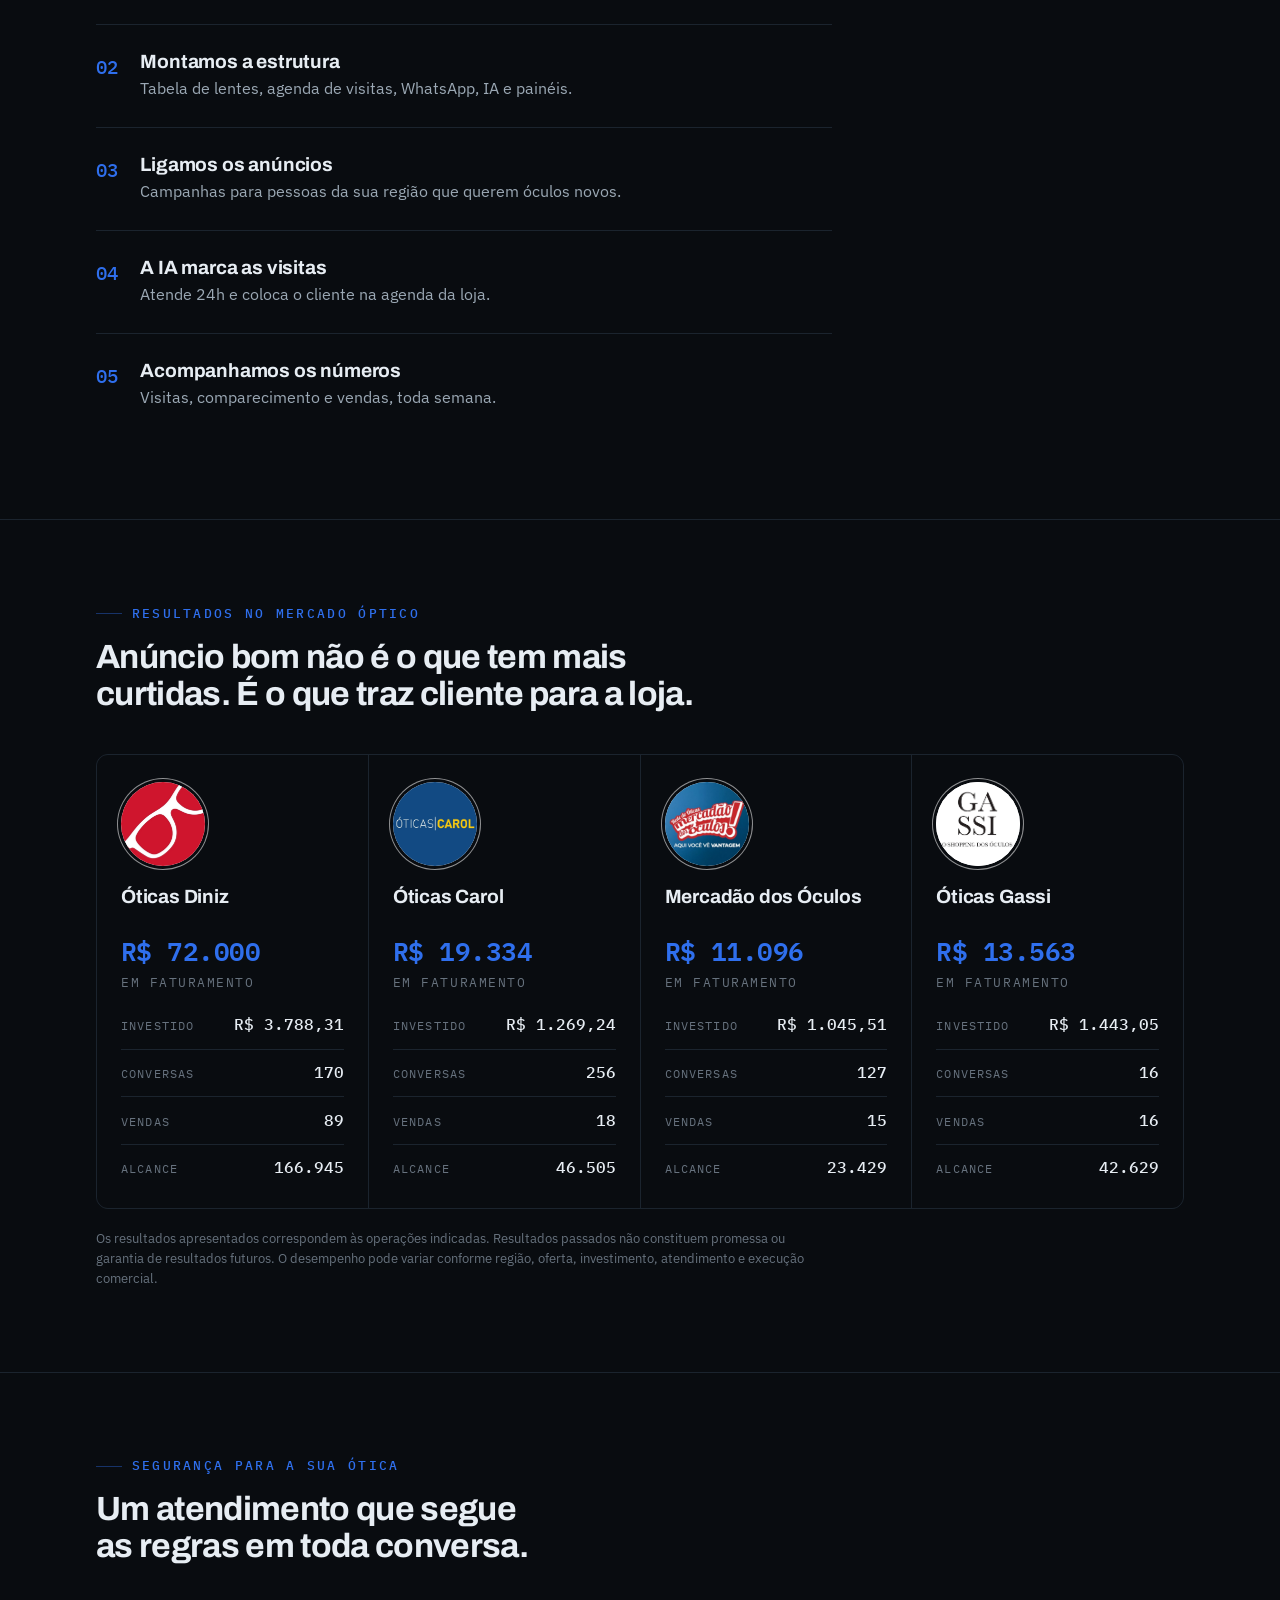
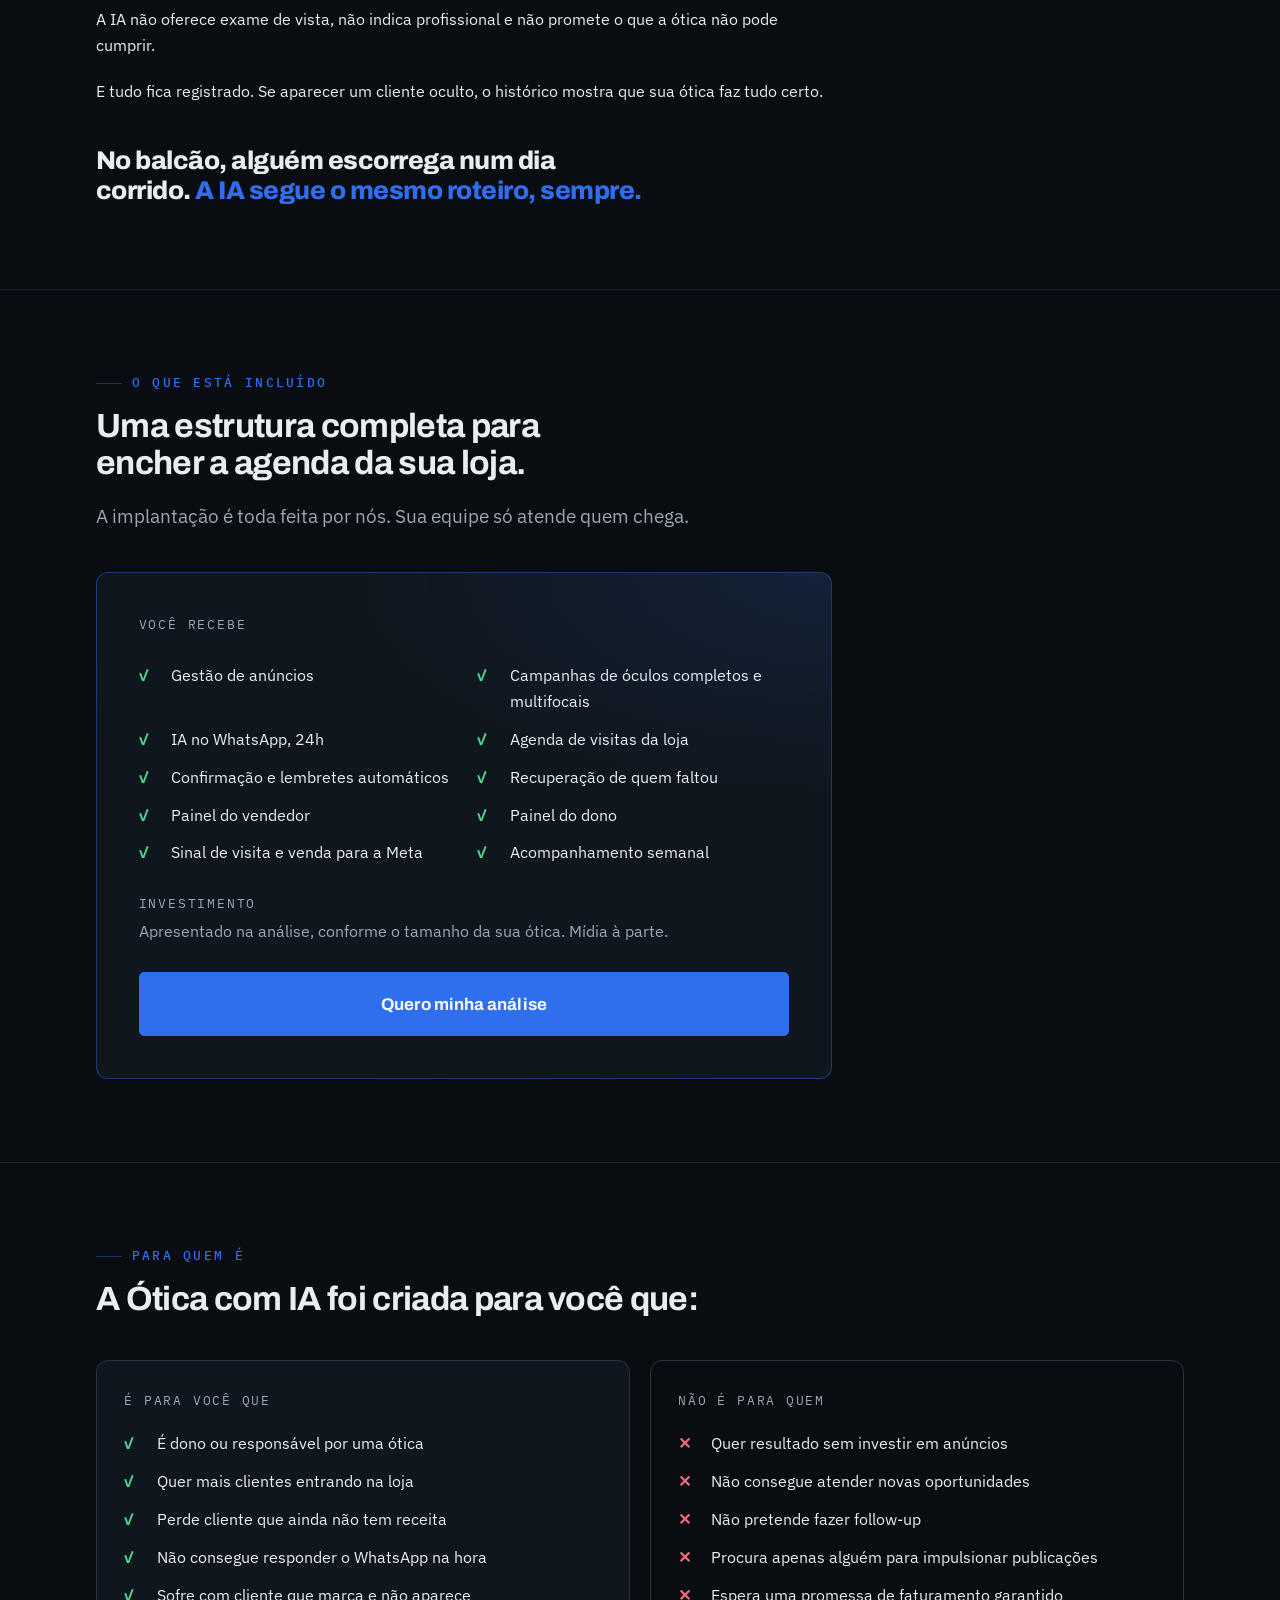
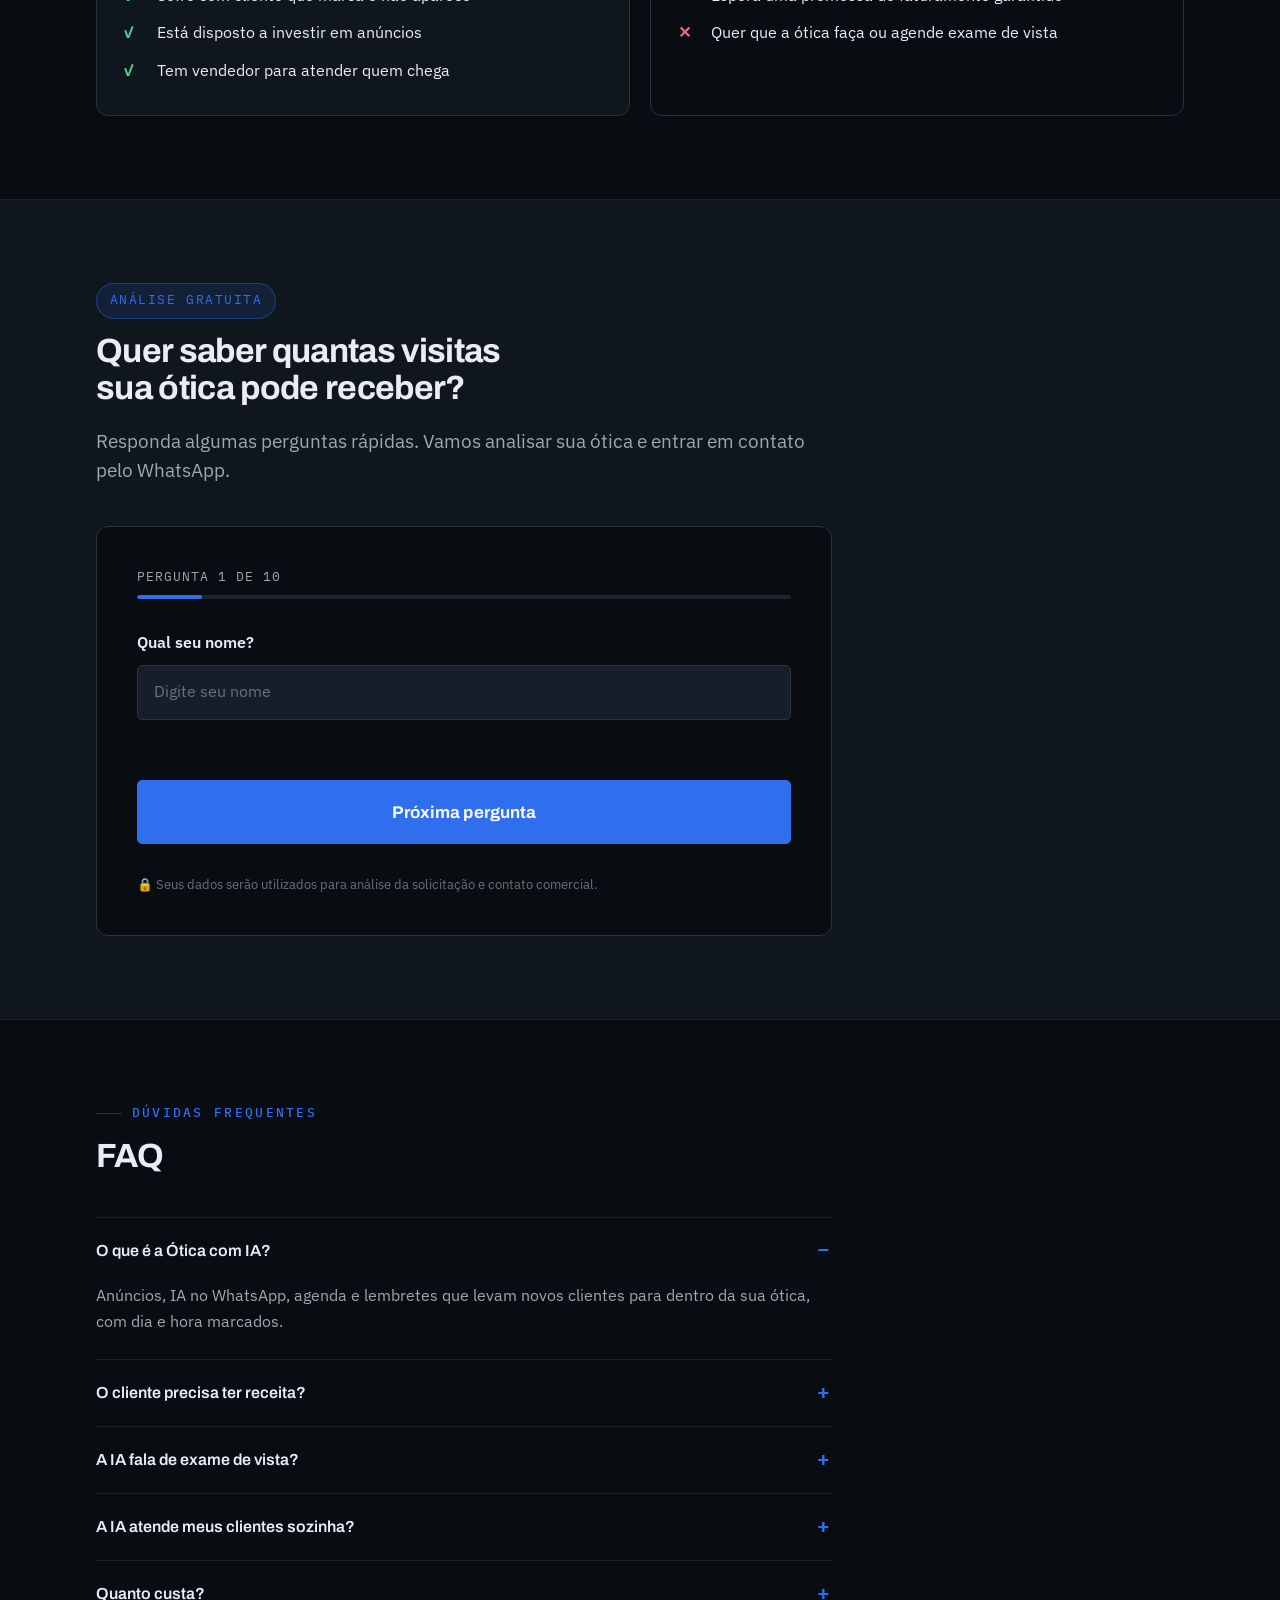
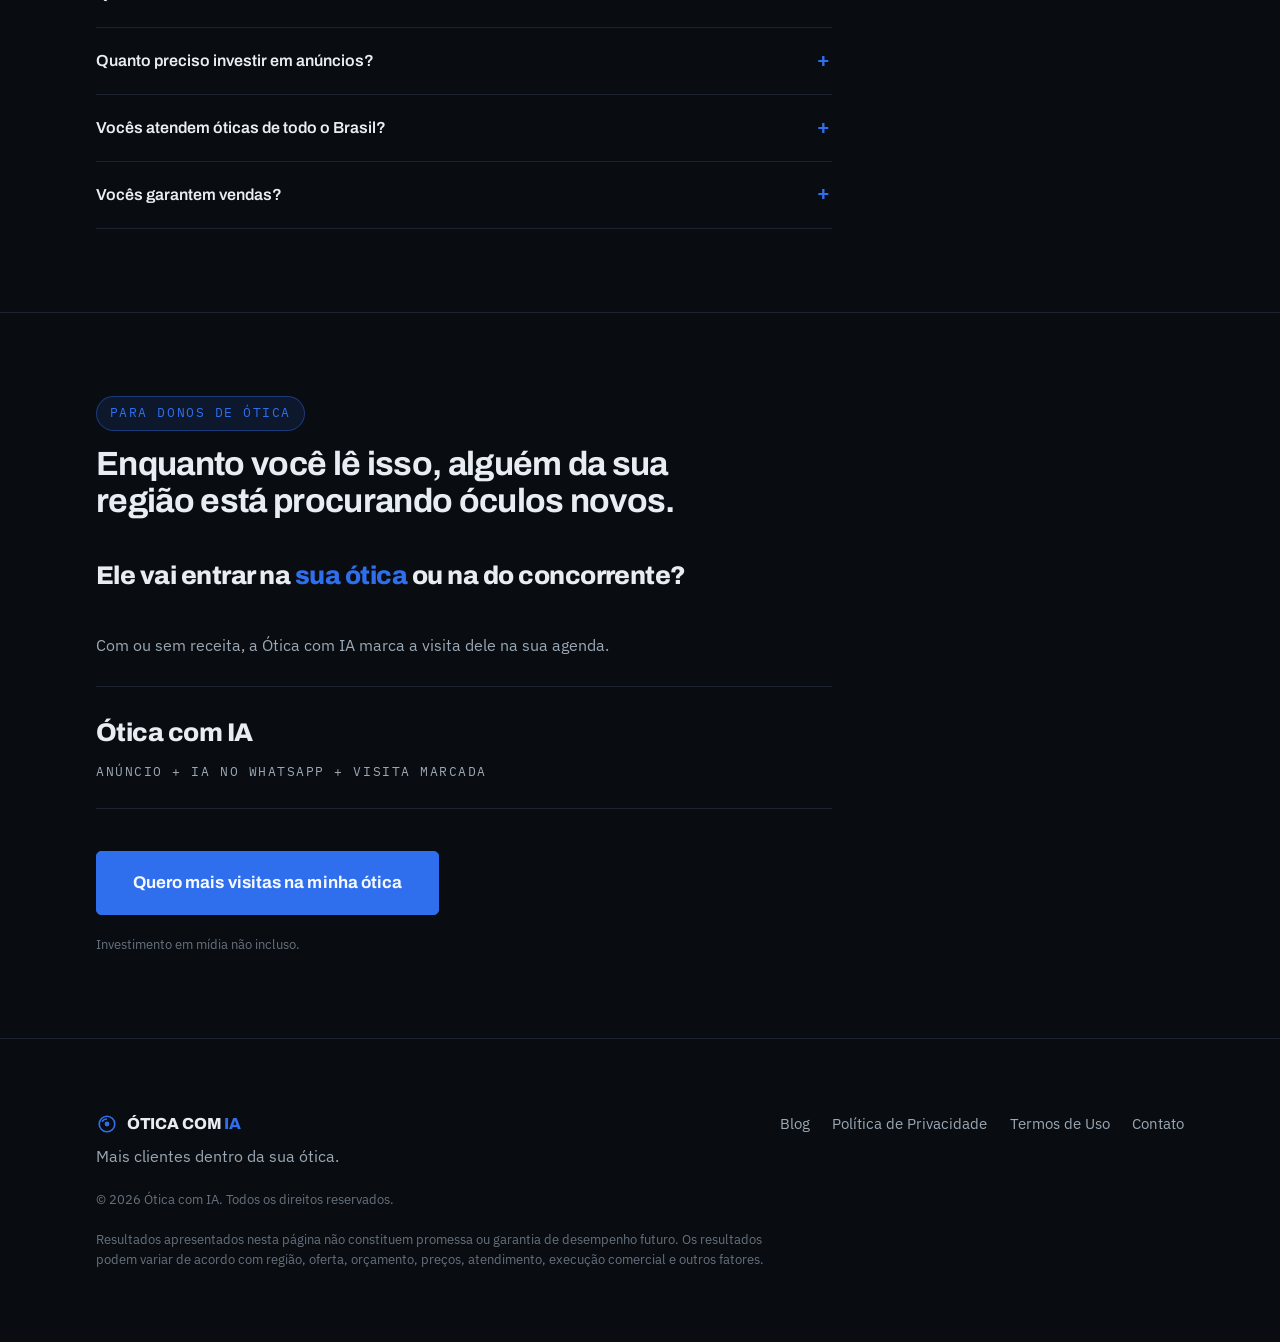
==== commit e65e1529: "LP: conversa de exemplo curta, no formato da LP do Agendamento (sem receita → visita marcada) Co-Aut" ====
--- a/index.html
+++ b/index.html
@@ -165,6 +165,46 @@
 <link rel="preconnect" href="https://fonts.gstatic.com" crossorigin>
 <link rel="stylesheet" href="https://fonts.googleapis.com/css2?family=Archivo:wght@500;600;700;800;900&family=IBM+Plex+Mono:wght@400;500;600&family=IBM+Plex+Sans:wght@400;500;600&display=swap">
 <link rel="stylesheet" href="assets/styles.css">
+<style>
+  /* ---- só desta página: conversa de WhatsApp de exemplo (igual à LP do Agendamento) ---- */
+  .demo { display: grid; gap: var(--space-l); align-items: center; }
+  @media (min-width: 900px) { .demo { grid-template-columns: 1fr 1fr; } }
+  .phone {
+    max-width: 380px; width: 100%; margin-inline: auto;
+    background: var(--surface); border: 1px solid var(--line); border-radius: 22px;
+    padding: 14px 12px 18px; box-shadow: 0 24px 60px rgba(0,0,0,.45);
+  }
+  .phone__bar {
+    display: flex; align-items: center; gap: 10px; padding: 4px 6px 12px;
+    border-bottom: 1px solid var(--line-soft); margin-bottom: 12px;
+  }
+  .phone__avatar {
+    width: 34px; height: 34px; border-radius: 50%; display: grid; place-items: center;
+    background: var(--accent-soft); color: var(--accent); border: 1px solid var(--accent-line);
+  }
+  .phone__avatar svg { width: 18px; height: 18px; }
+  .phone__name { font-weight: 600; font-size: .95rem; line-height: 1.2; }
+  .phone__status { font-size: .75rem; color: var(--pos); }
+  .chat { display: flex; flex-direction: column; gap: 8px; font-size: .9rem; line-height: 1.45; }
+  .msg { max-width: 86%; padding: 9px 11px 7px; border-radius: 12px; }
+  .msg--in  { align-self: flex-start; background: var(--surface-2); border: 1px solid var(--line-soft); border-top-left-radius: 4px; }
+  .msg--out { align-self: flex-end; background: var(--accent-deep); color: var(--accent-ink); border-top-right-radius: 4px; }
+  .msg__time { display: block; text-align: right; font-size: .68rem; opacity: .6; margin-top: 3px; font-family: var(--font-mono); }
+  .msg__btns { display: grid; gap: 4px; margin-top: 8px; }
+  .msg__btn {
+    text-align: center; padding: 7px; border-radius: 8px; font-size: .85rem; font-weight: 600;
+    color: var(--accent); background: rgba(47,111,237,.08); border: 1px solid var(--accent-line);
+  }
+  .msg__btn--on { background: var(--accent); color: var(--accent-ink); }
+  .chat__day {
+    align-self: center; font-family: var(--font-mono); font-size: .7rem; color: var(--text-mute);
+    padding: 2px 8px; border: 1px solid var(--line-soft); border-radius: 999px;
+  }
+  .ia-tag {
+    display: inline-block; font-family: var(--font-mono); font-size: .65rem; letter-spacing: .04em;
+    color: var(--pos); margin-bottom: 2px;
+  }
+</style>
 </head>
 <body>
 
@@ -331,74 +371,54 @@
     </div>
   </section>
 
-  <!-- ============ 04C · A IA NA PRÁTICA (conversas de exemplo) ============ -->
+  <!-- ============ 04C · NA PRÁTICA (WhatsApp) ============ -->
   <section class="section" id="ia-na-pratica" aria-labelledby="s4c-title">
     <div class="wrap">
       <div class="section__inner section__inner--wide">
-        <div class="section-head">
-          <p class="eyebrow">A IA na prática</p>
-          <h2 id="s4c-title">Veja como a IA atende os seus clientes.</h2>
-          <p class="lede dim">Responde em segundos, tira a dúvida e sempre termina com a visita marcada.</p>
-        </div>
-        <div class="section-body">
-          <div class="chats" tabindex="0" aria-label="Exemplos de conversa">
-            <figure class="chat">
-              <figcaption class="chat__tag">Cliente sem receita</figcaption>
-              <div class="chat__phone">
-                <div class="chat__top">
-                  <span class="chat__avatar" aria-hidden="true">Ó</span>
-                  <span class="chat__who"><b>Ótica Exemplo</b><small>online</small></span>
+        <div class="demo">
+          <div>
+            <div class="section-head">
+              <p class="eyebrow">Na prática</p>
+              <h2 id="s4c-title">Domingo à noite, sem receita. E a visita sai marcada.</h2>
+              <p class="lede dim">Sem a IA, essa mensagem ficaria sem resposta até segunda. Com ela, a cliente já tem dia e hora para vir à loja.</p>
+            </div>
+            <ul class="checklist checklist--pos">
+              <li>Responde em segundos, 24h por dia</li>
+              <li>Com ou sem receita, sempre convida para a visita</li>
+              <li>Lembrete no dia para o cliente não faltar</li>
+            </ul>
+          </div>
+
+          <div class="phone" role="img" aria-label="Exemplo de conversa no WhatsApp: cliente sem receita marca a visita na loja">
+            <div class="phone__bar">
+              <span class="phone__avatar" aria-hidden="true">
+                <svg viewBox="0 0 24 24" fill="none" stroke="currentColor" stroke-width="1.8"><circle cx="12" cy="12" r="8.5"></circle><circle cx="12" cy="12" r="2.6" fill="currentColor" stroke="none"></circle></svg>
+              </span>
+              <div>
+                <p class="phone__name">Sua ótica</p>
+                <p class="phone__status">online</p>
+              </div>
+            </div>
+            <div class="chat" aria-hidden="true">
+              <span class="chat__day">domingo</span>
+              <div class="msg msg--out">Oi! Quero fazer óculos, mas ainda não tenho receita 😕<span class="msg__time">21:47</span></div>
+              <div class="msg msg--in">
+                <span class="ia-tag">● IA</span><br>
+                Sem problema, Carla! Você pode vir escolher a armação e ver as lentes com calma. O grau a gente acerta depois.<br><br>Qual horário fica melhor?
+                <span class="msg__time">21:47</span>
+                <div class="msg__btns">
+                  <span class="msg__btn">Quinta, 10:00</span>
+                  <span class="msg__btn msg__btn--on">Quinta, 16:00</span>
                 </div>
-                <div class="chat__body">
-                  <p class="msg msg--cli">Oi, vi o anúncio dos óculos. Quanto fica?<time>21:47 <span class="msg__ok" aria-hidden="true">✓✓</span></time></p>
-                  <p class="msg msg--ia">Oi, Carla! 😊 As lentes de visão simples saem a partir de R$ 290 o par. A armação você escolhe na loja, do jeito que couber no seu bolso.<time>21:47</time></p>
-                  <p class="msg msg--ia">Você já tem a receita?<time>21:47</time></p>
-                  <p class="msg msg--cli">Ainda não. Vocês fazem exame?<time>21:48 <span class="msg__ok" aria-hidden="true">✓✓</span></time></p>
-                  <p class="msg msg--ia">Aqui a gente não faz exame, só os óculos. Você pode fazer com o profissional de sua preferência.<time>21:48</time></p>
-                  <p class="msg msg--ia">Mas já pode vir escolher a armação! Quando tiver a receita, manda a foto que a gente acerta o grau. Quinta às 10h ou às 16h, qual fica melhor?<time>21:48</time></p>
-                  <p class="msg msg--cli">16h<time>21:49 <span class="msg__ok" aria-hidden="true">✓✓</span></time></p>
-                  <p class="msg msg--ia">Prontinho, Carla! Quinta às 16h. A confirmação com o endereço já chegou aí 👓<time>21:49</time></p>
-                </div>
-              </div>
-            </figure>
-            <figure class="chat">
-              <figcaption class="chat__tag">Multifocal com receita</figcaption>
-              <div class="chat__phone">
-                <div class="chat__top">
-                  <span class="chat__avatar" aria-hidden="true">Ó</span>
-                  <span class="chat__who"><b>Ótica Exemplo</b><small>online</small></span>
-                </div>
-                <div class="chat__body">
-                  <p class="msg msg--cli"><span class="msg__foto" aria-hidden="true">📷</span> Foto da receita<time>10:12 <span class="msg__ok" aria-hidden="true">✓✓</span></time></p>
-                  <p class="msg msg--ia">Recebi sua receita, Roberto! Ela é para lente multifocal, aquela que junta longe e perto no mesmo óculos.<time>10:12</time></p>
-                  <p class="msg msg--ia">Aqui as multifocais vão de R$ 790 a R$ 1.190 o par. Quer vir ver as armações com o vendedor?<time>10:12</time></p>
-                  <p class="msg msg--cli">Quero, mas tenho medo de não me adaptar<time>10:14 <span class="msg__ok" aria-hidden="true">✓✓</span></time></p>
-                  <p class="msg msg--ia">É uma dúvida bem comum. Na loja o vendedor explica com calma como a lente funciona.<time>10:14</time></p>
-                  <p class="msg msg--ia">Consigo te receber sábado às 9h ou às 11h. Qual prefere?<time>10:14</time></p>
-                  <p class="msg msg--cli">Sábado 9h<time>10:15 <span class="msg__ok" aria-hidden="true">✓✓</span></time></p>
-                  <p class="msg msg--ia">Combinado! Sábado às 9h. Te mandei a confirmação com o endereço 😊<time>10:15</time></p>
-                </div>
-              </div>
-            </figure>
-            <figure class="chat">
-              <figcaption class="chat__tag">Lembrete da visita</figcaption>
-              <div class="chat__phone">
-                <div class="chat__top">
-                  <span class="chat__avatar" aria-hidden="true">Ó</span>
-                  <span class="chat__who"><b>Ótica Exemplo</b><small>online</small></span>
-                </div>
-                <div class="chat__body">
-                  <p class="msg msg--ia msg--modelo">Olá, Carla! Aqui é da equipe Ótica Exemplo. Lembrando da sua visita amanhã, quinta, às 16h, para escolher seus óculos.<br><br>Você confirma sua presença?<time>10:00</time><span class="msg__botoes"><span>Confirmar</span><span>Remarcar</span></span></p>
-                  <p class="msg msg--cli">Confirmar<time>10:31 <span class="msg__ok" aria-hidden="true">✓✓</span></time></p>
-                  <p class="msg msg--ia">Perfeito, Carla! Te esperamos amanhã às 16h.<time>10:31</time></p>
-                  <p class="msg msg--ia msg--modelo">Bom dia, Carla! Hoje é o dia da sua visita para escolher seus óculos, às 16h.<br><br>Podemos contar com a sua presença?<time>08:00</time><span class="msg__botoes"><span>Confirmar</span><span>Remarcar</span></span></p>
-                  <p class="msg msg--cli">Confirmar<time>08:12 <span class="msg__ok" aria-hidden="true">✓✓</span></time></p>
-                </div>
-              </div>
-            </figure>
-          </div>
-          <p class="chats__hint dim" aria-hidden="true">Arraste para o lado para ver as outras conversas →</p>
-          <p class="fineprint">Exemplos de atendimento. Nomes, horários e valores são ilustrativos: os preços seguem a tabela de lentes de cada ótica.</p>
+              </div>
+              <div class="msg msg--out">Quinta, 16:00<span class="msg__time">21:48</span></div>
+              <div class="msg msg--in">
+                <span class="ia-tag">● IA</span><br>
+                ✅ Visita marcada: quinta, às 16:00. Te mando um lembrete no dia. Até lá!
+                <span class="msg__time">21:48</span>
+              </div>
+            </div>
+          </div>
         </div>
       </div>
     </div>
--- a/assets/styles.css
+++ b/assets/styles.css
@@ -1300,107 +1300,3 @@
 
 .lista-artigos { display: grid; gap: 1rem; }
 .lista-artigos a { text-decoration: none; }
-
-/* ---------------- conversas de exemplo (A IA na prática) ----------------
-   Visual de WhatsApp claro dentro da página escura, como um print. */
-.chats {
-  display: grid;
-  grid-template-columns: repeat(3, minmax(0, 1fr));
-  gap: 1.4rem;
-  align-items: start;
-}
-.chat { margin: 0; }
-.chat__tag {
-  font-family: var(--font-mono);
-  font-size: var(--step--1);
-  letter-spacing: 0.08em;
-  text-transform: uppercase;
-  color: var(--accent);
-  margin-bottom: 0.7rem;
-}
-.chat__phone {
-  border-radius: 22px;
-  overflow: hidden;
-  border: 1px solid var(--line);
-  background: #EFEAE2;
-  box-shadow: 0 18px 40px -18px rgba(0, 0, 0, 0.7);
-}
-.chat__top {
-  display: flex;
-  align-items: center;
-  gap: 0.65rem;
-  padding: 0.7rem 0.9rem;
-  background: #075E54;
-  color: #fff;
-}
-.chat__avatar {
-  width: 34px; height: 34px;
-  display: grid; place-items: center;
-  border-radius: 50%;
-  background: #fff;
-  color: #075E54;
-  font-family: var(--font-display);
-  font-weight: 800;
-}
-.chat__who { display: grid; line-height: 1.2; font-size: 0.92rem; }
-.chat__who small { opacity: 0.8; font-size: 0.75rem; }
-.chat__body {
-  display: flex;
-  flex-direction: column;
-  gap: 0.4rem;
-  padding: 0.9rem 0.7rem 1rem;
-  font-family: system-ui, -apple-system, "Segoe UI", Roboto, sans-serif;
-}
-.msg {
-  max-width: 86%;
-  margin: 0;
-  padding: 0.45rem 0.6rem 0.3rem;
-  border-radius: 8px;
-  font-size: 0.86rem;
-  line-height: 1.4;
-  color: #111B21;
-  box-shadow: 0 1px 0.5px rgba(11, 20, 26, 0.13);
-}
-.msg time {
-  display: block;
-  text-align: right;
-  font-size: 0.66rem;
-  color: #667781;
-  margin-top: 0.15rem;
-}
-.msg--ia { align-self: flex-start; background: #fff; border-top-left-radius: 2px; }
-.msg--cli { align-self: flex-end; background: #D9FDD3; border-top-right-radius: 2px; }
-.msg__ok { color: #53BDEB; letter-spacing: -0.18em; }
-.msg__foto { font-size: 1.1rem; }
-.msg__botoes {
-  display: grid;
-  grid-auto-flow: column;
-  gap: 1px;
-  margin: 0.45rem -0.6rem -0.3rem;
-  border-top: 1px solid #E9EDEF;
-  background: #E9EDEF;
-}
-.msg__botoes span {
-  padding: 0.5rem 0.3rem;
-  text-align: center;
-  background: #fff;
-  color: #027EB5;
-  font-weight: 500;
-}
-.chats__hint { display: none; font-size: var(--step--1); margin-top: 0.8rem; }
-
-/* celular: as 3 conversas viram um carrossel de arrastar, sem rolar a página para o lado */
-@media (max-width: 860px) {
-  .chats {
-    grid-template-columns: none;
-    grid-auto-flow: column;
-    grid-auto-columns: 86%;
-    overflow-x: auto;
-    scroll-snap-type: x mandatory;
-    padding-bottom: 0.4rem;
-    scrollbar-width: none;
-  }
-  .chats::-webkit-scrollbar { display: none; }
-  .chat { scroll-snap-align: start; }
-  .chats__hint { display: block; }
-}
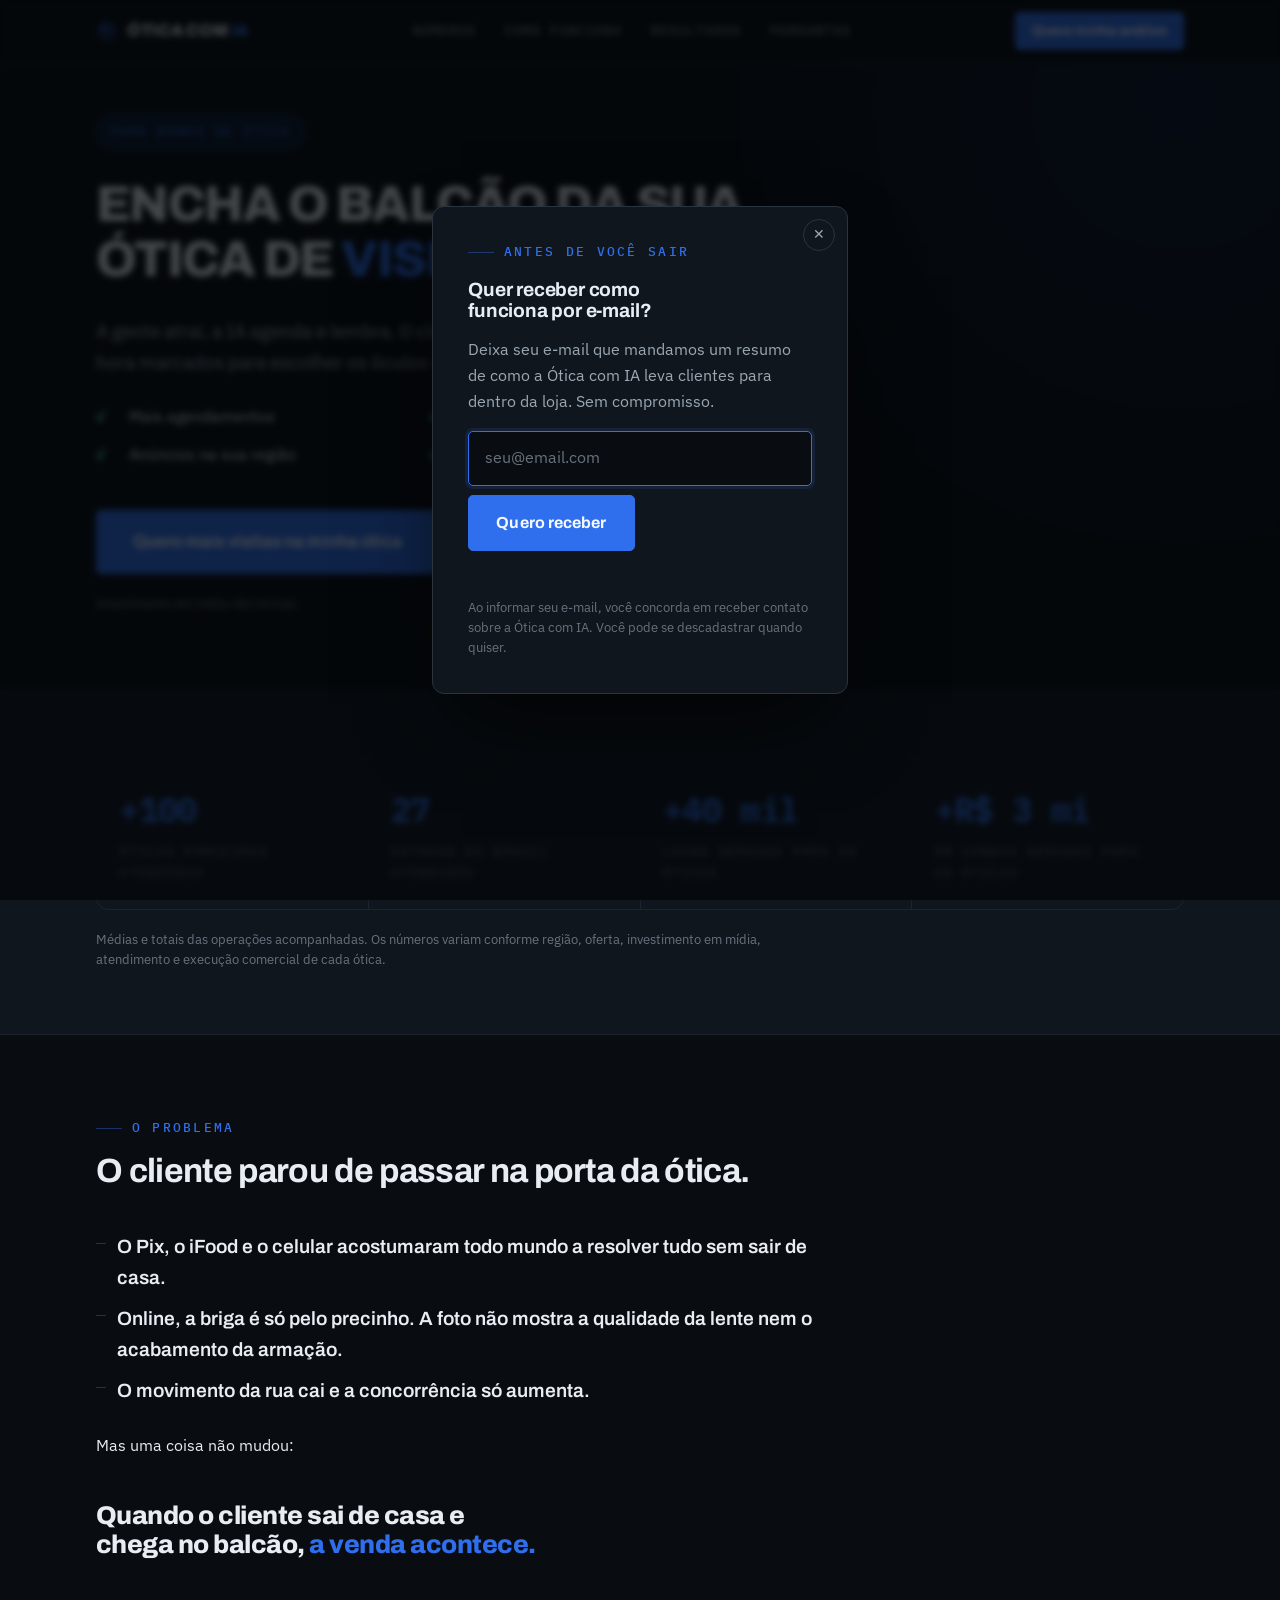
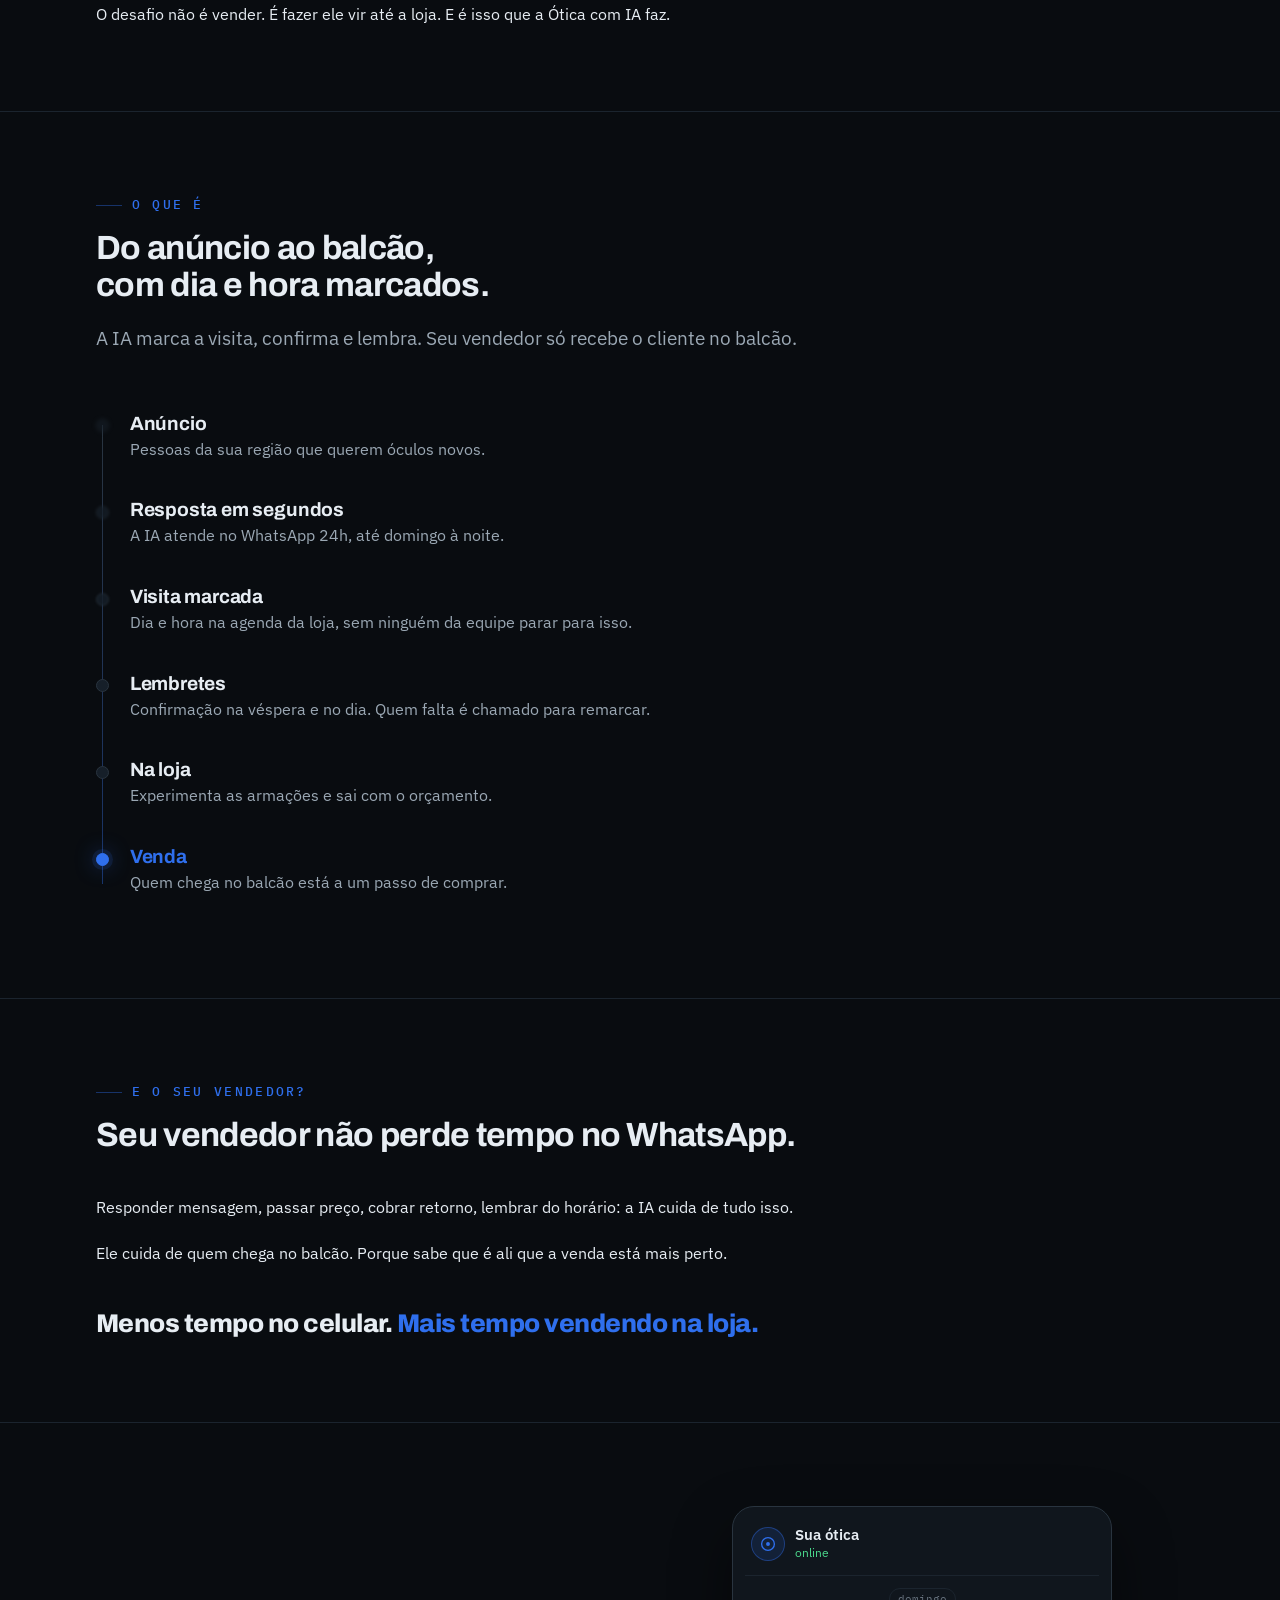
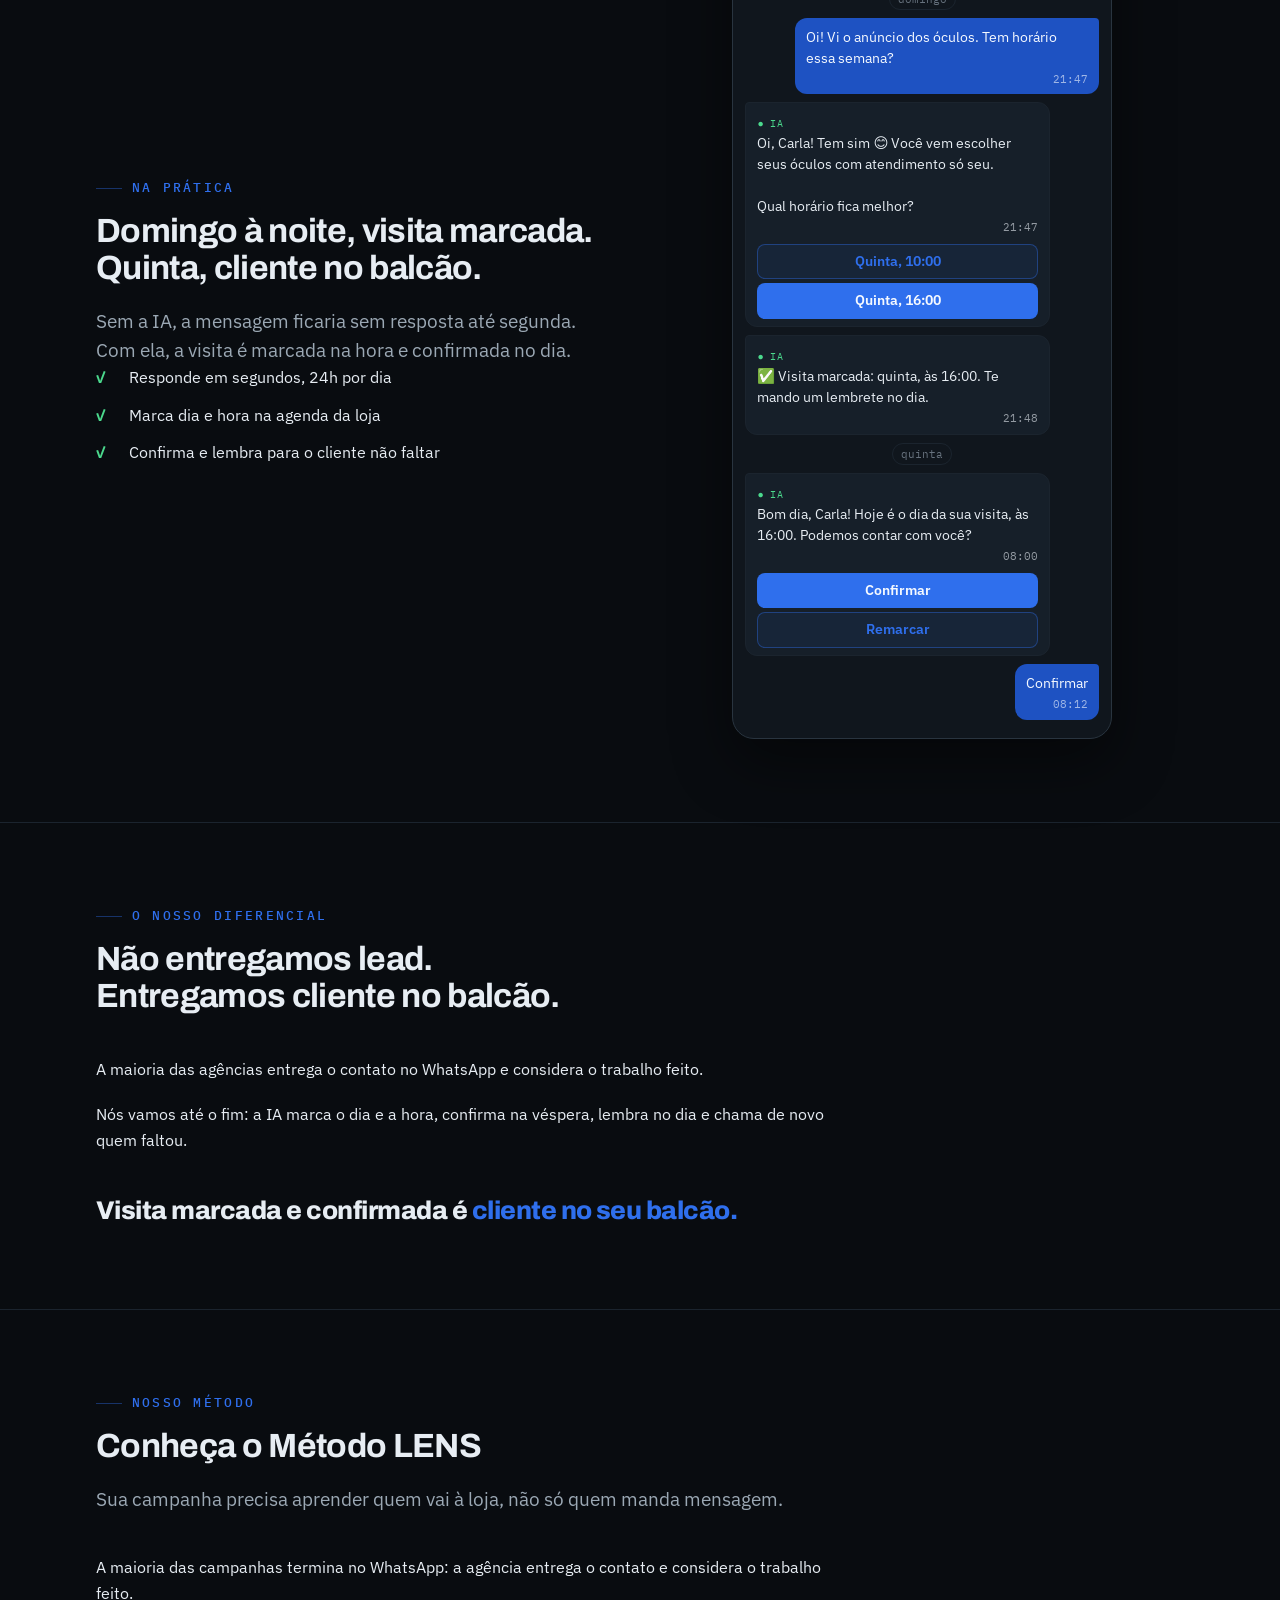
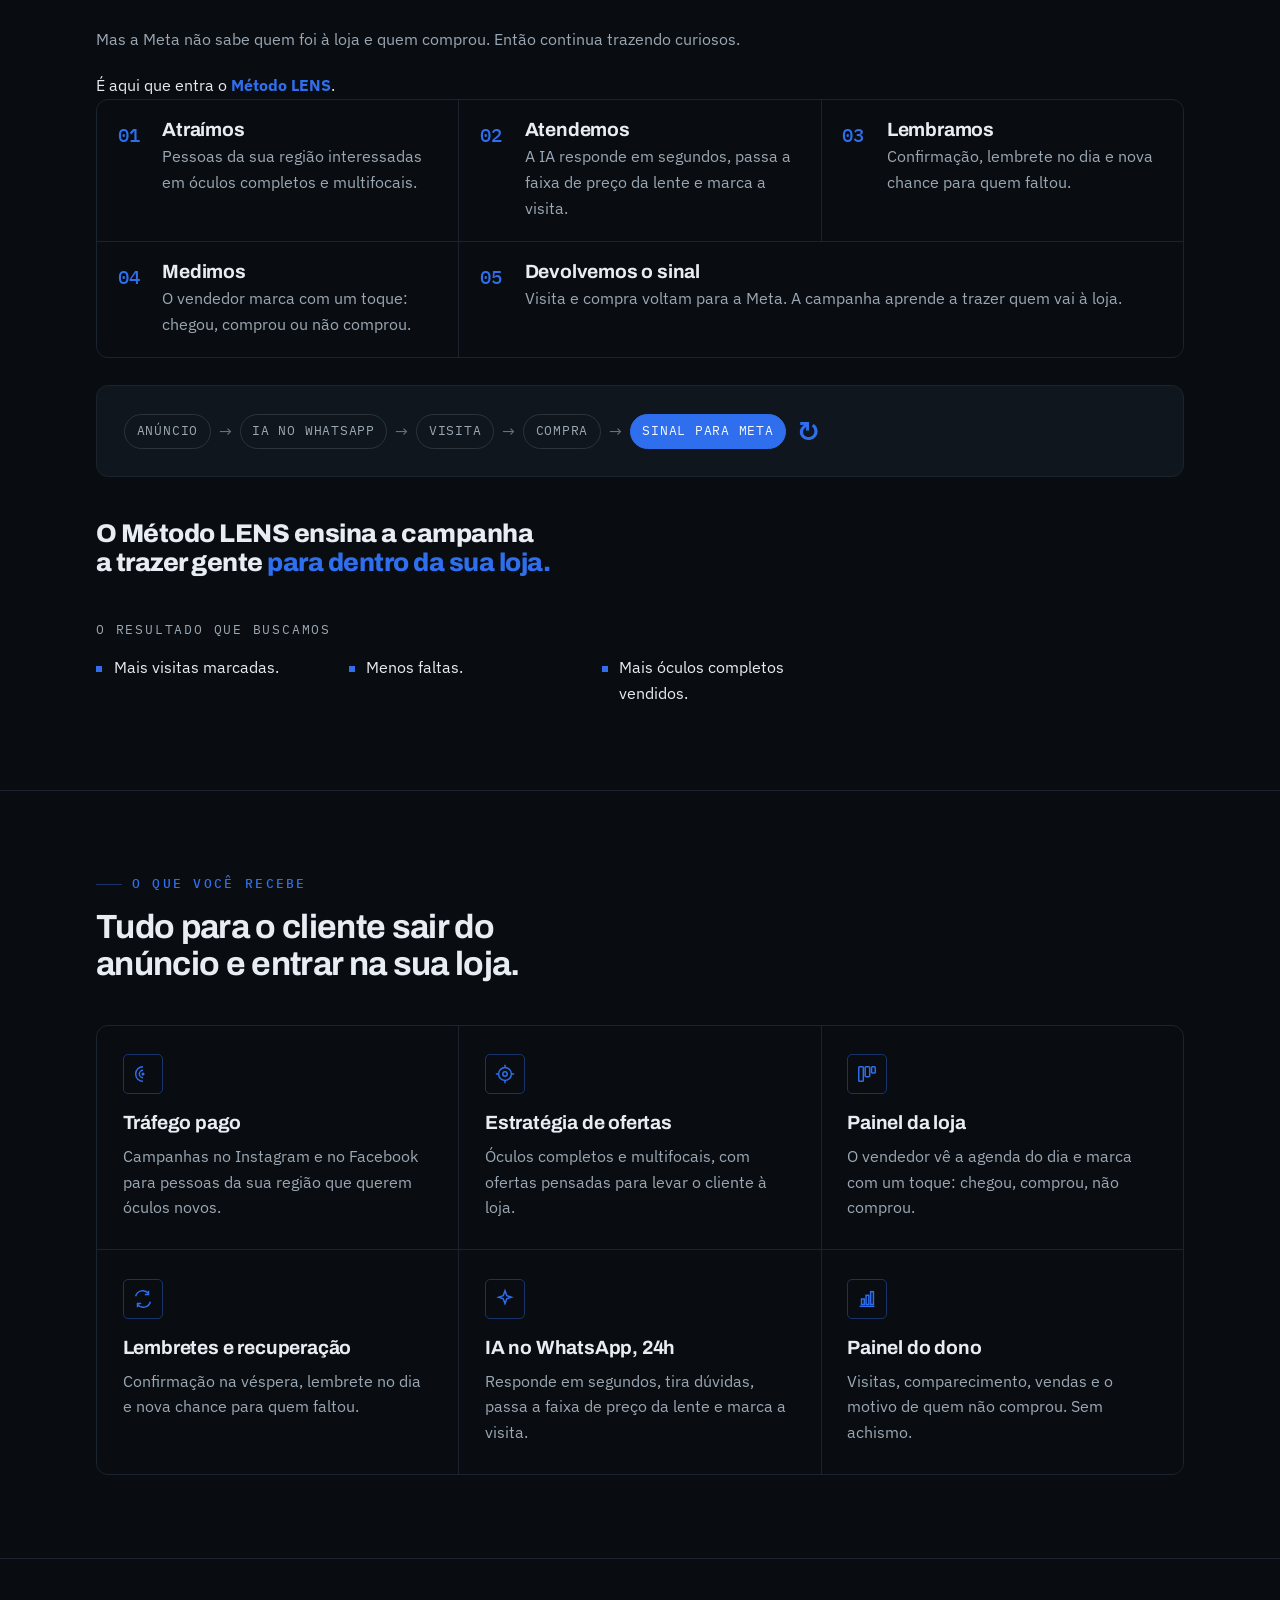
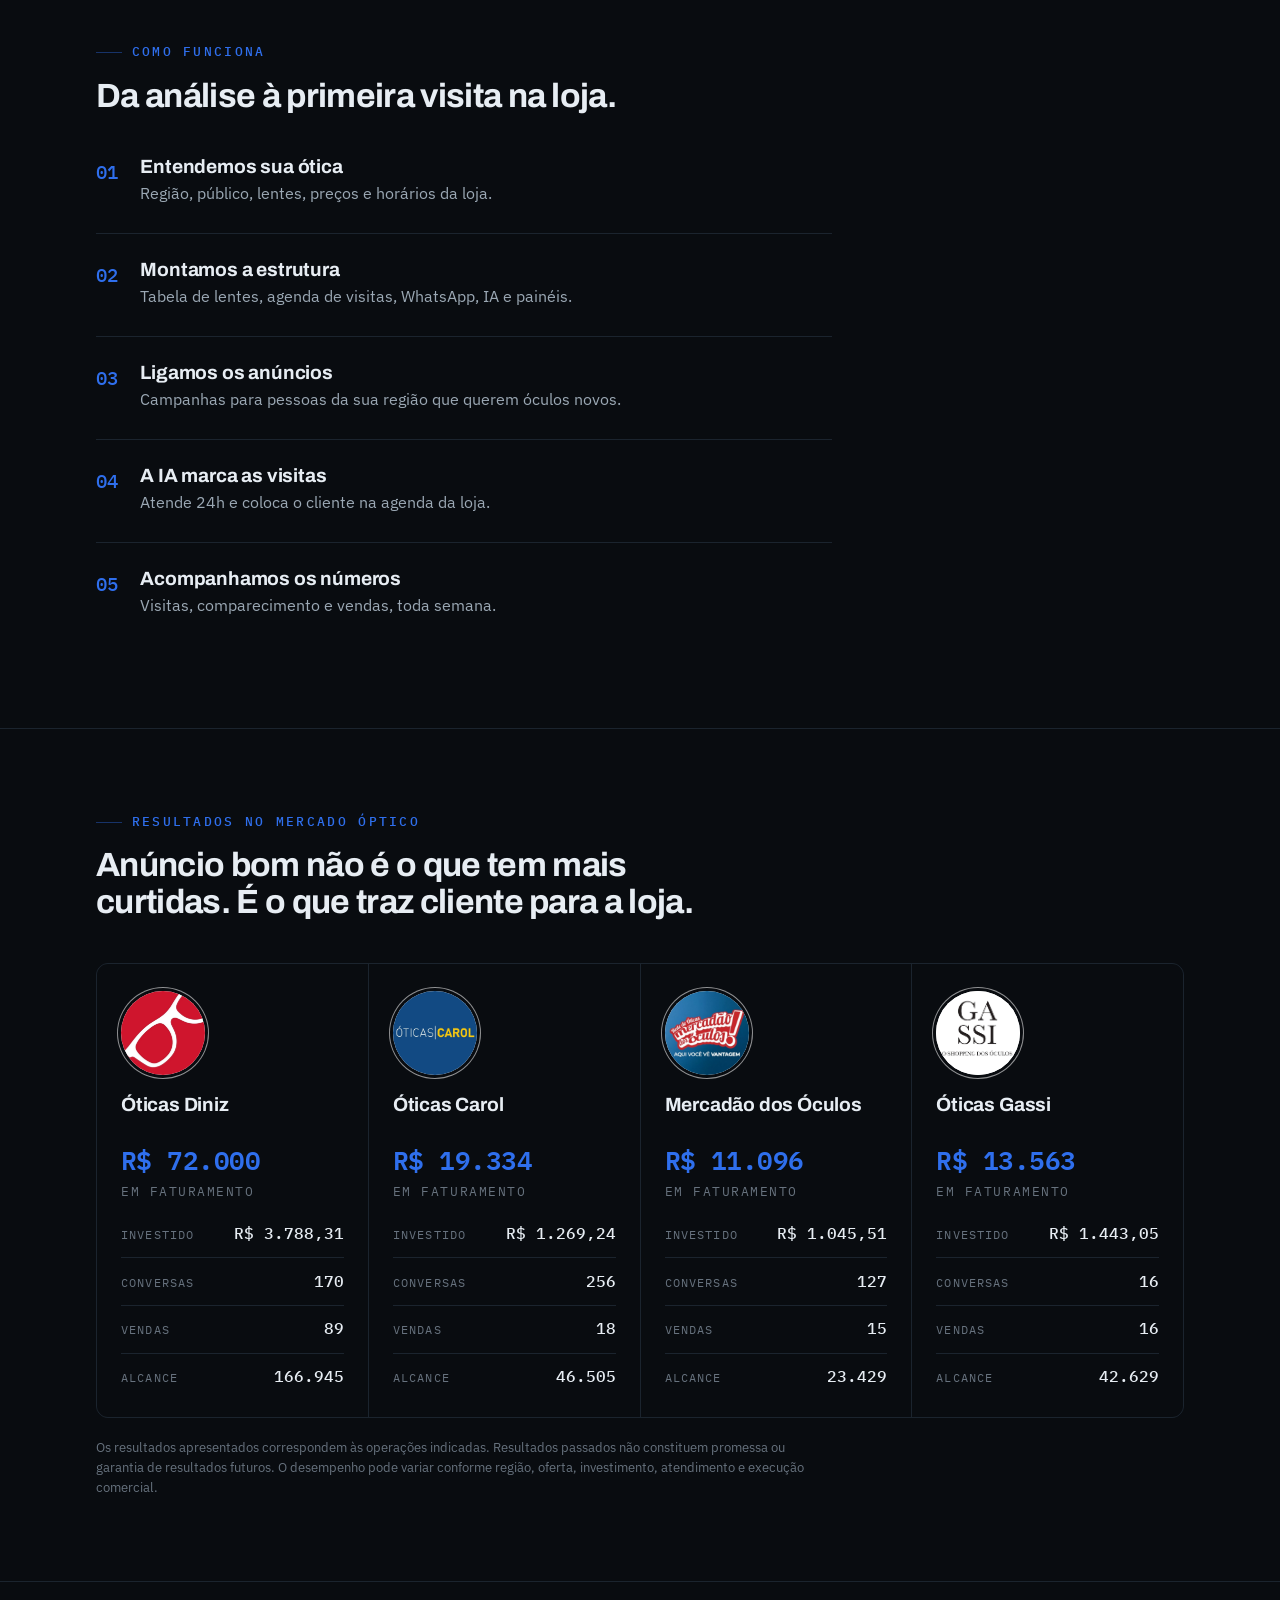
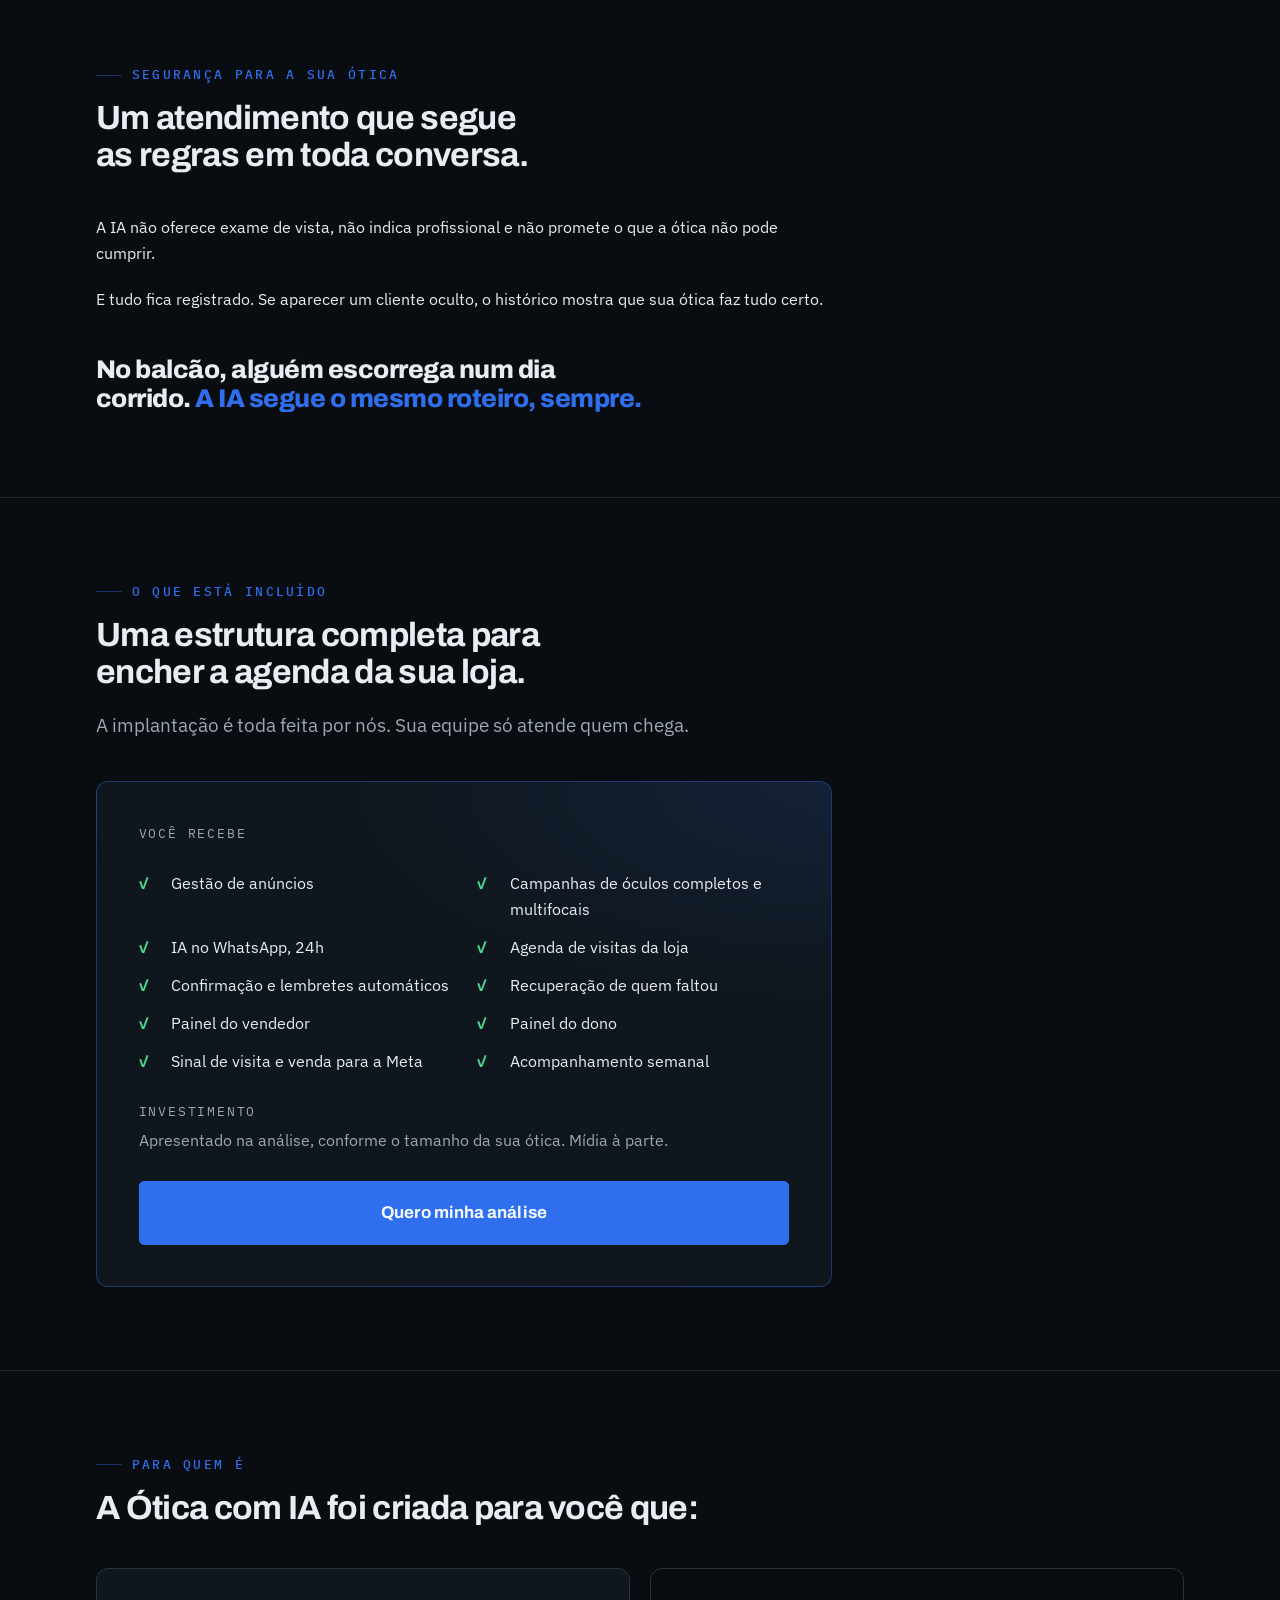
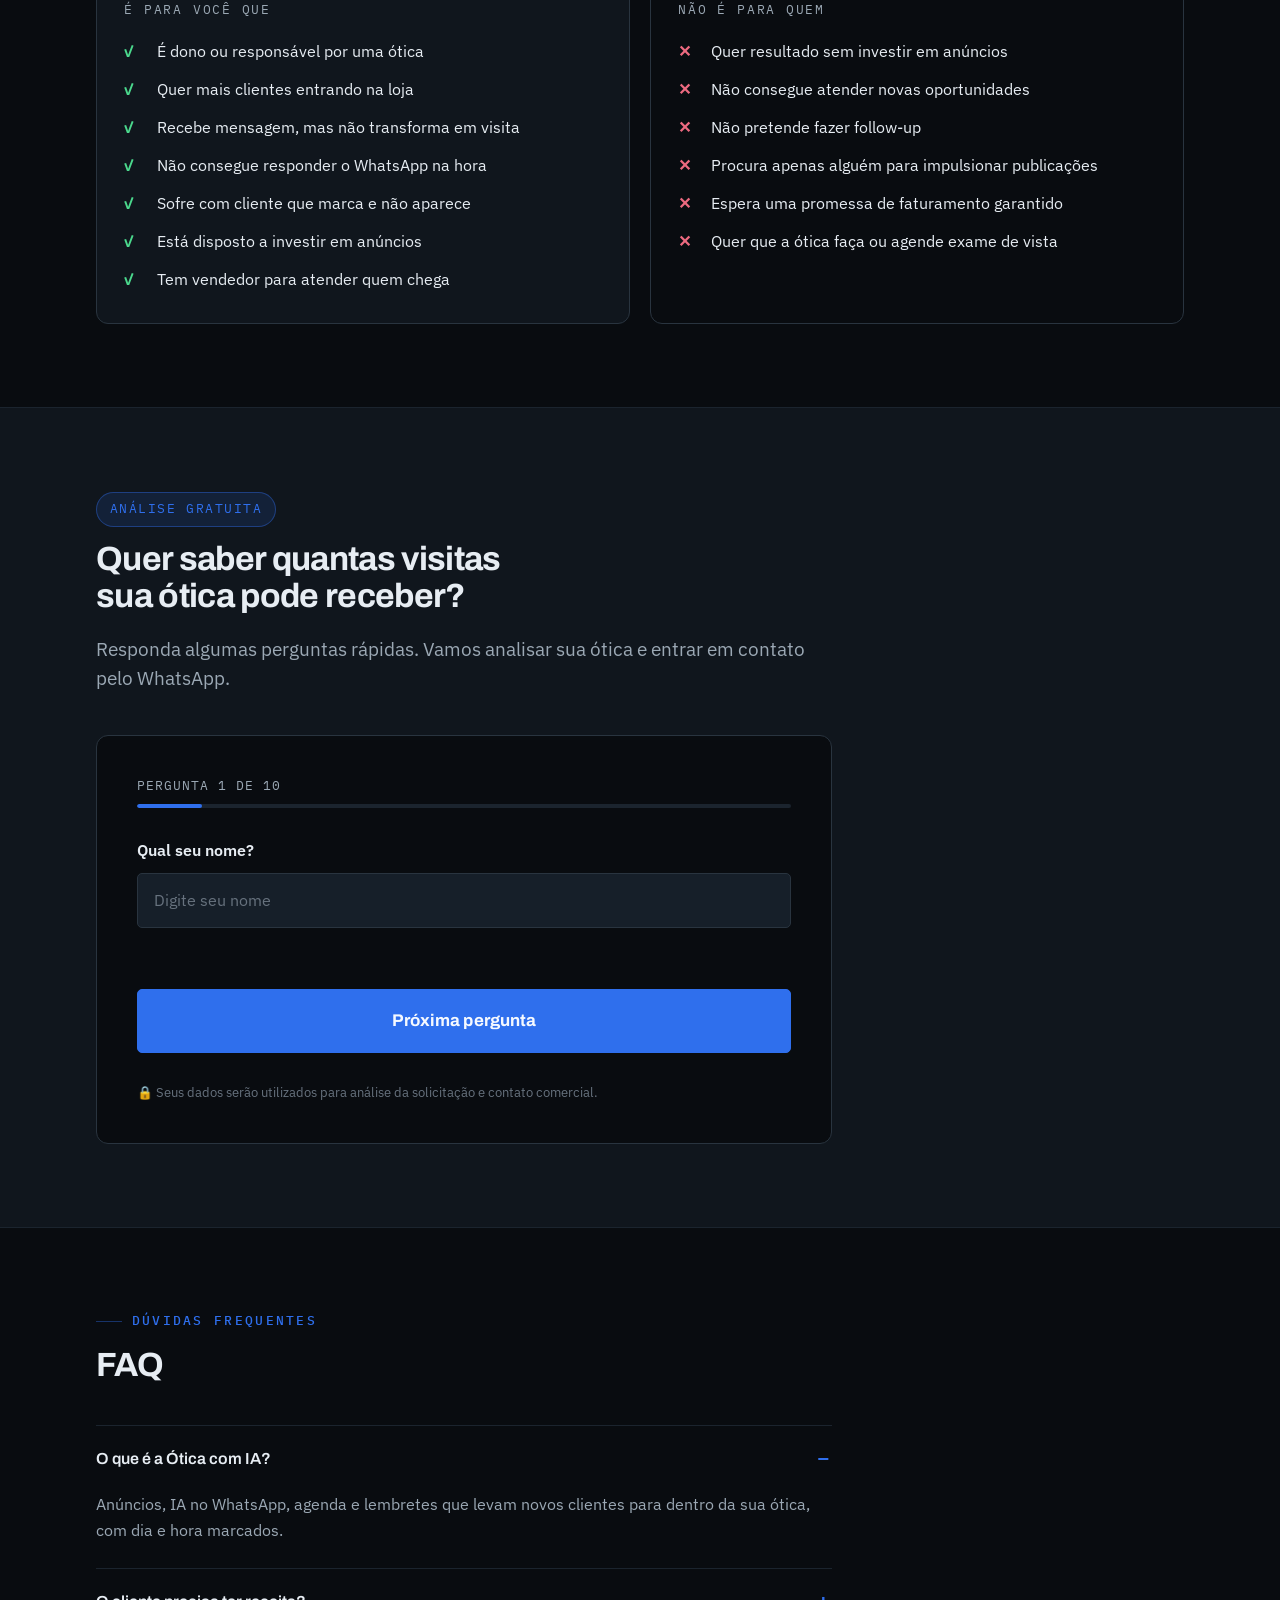
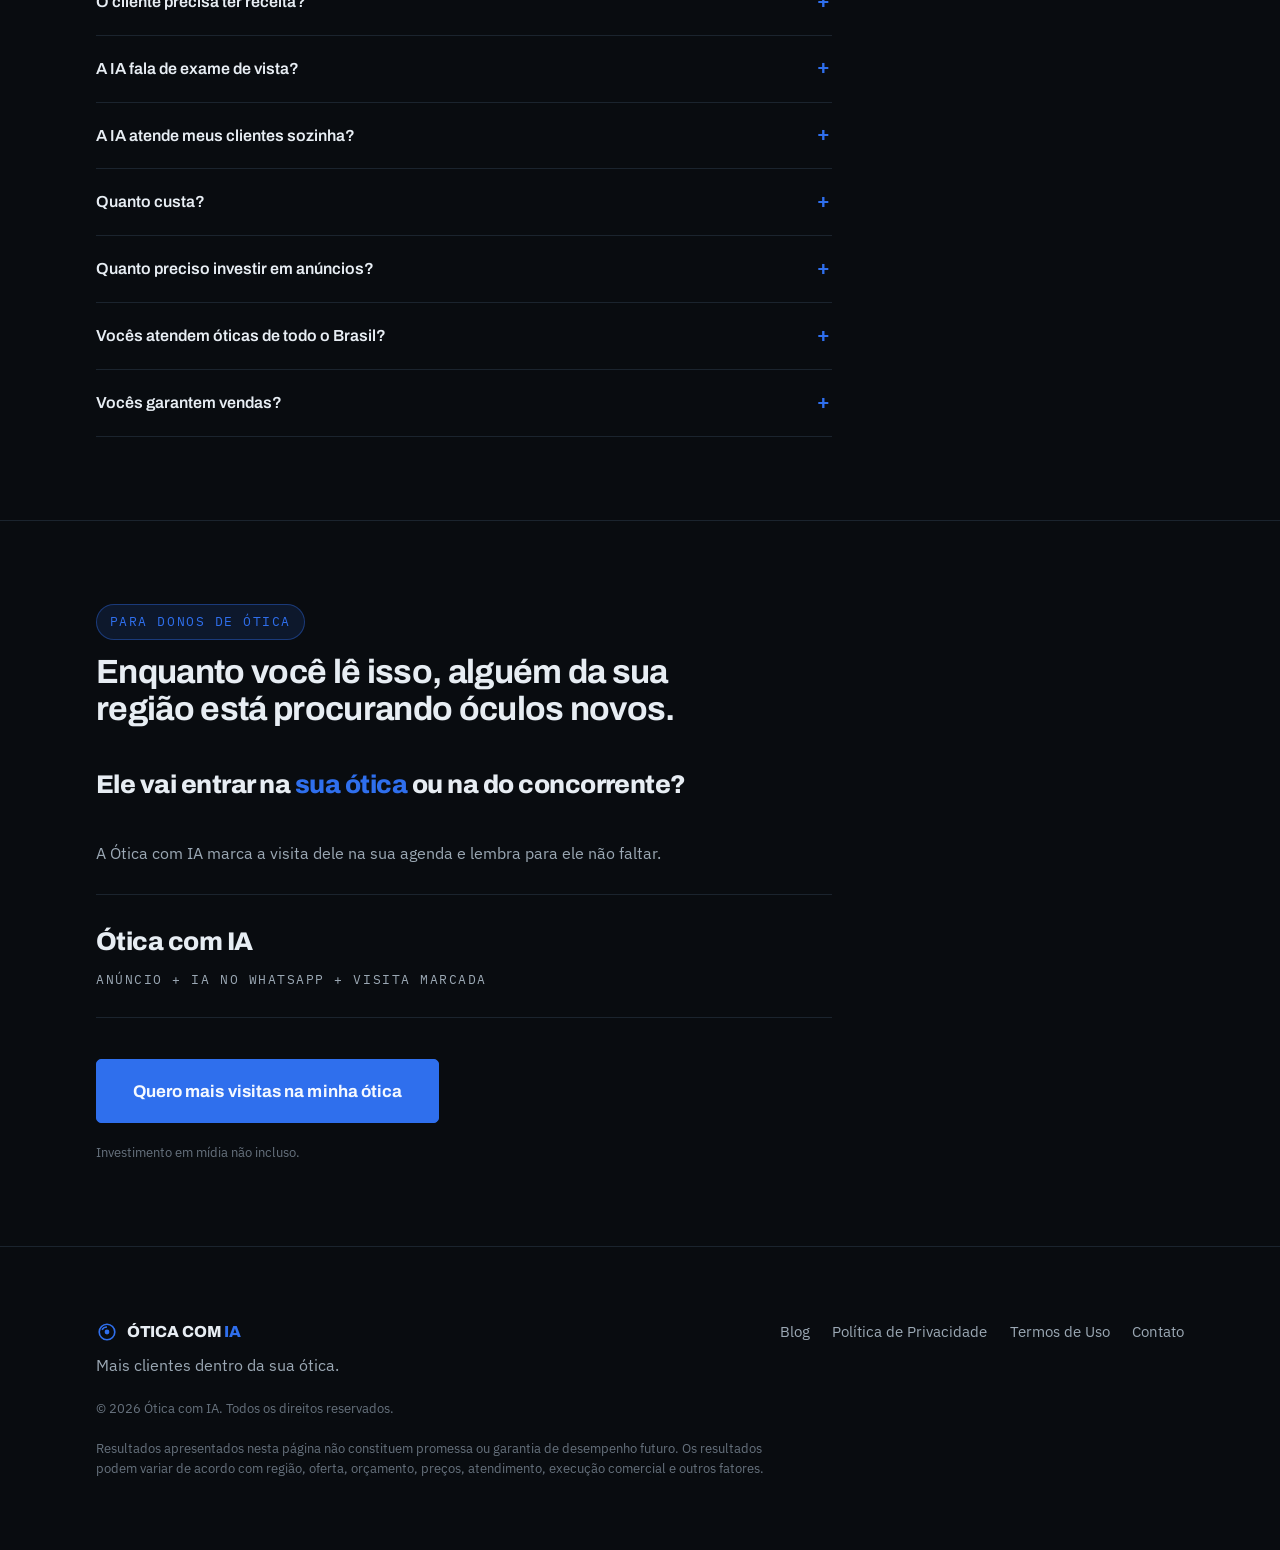
==== commit 5ab8cdb1: "LP: foco na grande ideia (visitas marcadas + comparecimento); 'com ou sem receita' sai do primeiro p" ====
--- a/index.html
+++ b/index.html
@@ -73,7 +73,7 @@
       "@type": "Service",
       "name": "Visitas marcadas para óticas: anúncios, IA no WhatsApp e lembretes",
       "serviceType": "Marketing, agendamento de visitas e CRM para óticas",
-      "description": "Anúncios na região, IA que atende pelo WhatsApp 24h e marca a visita na loja, com ou sem receita, lembretes de comparecimento e painéis de vendas para óticas.",
+      "description": "Anúncios na região, IA que atende pelo WhatsApp 24h e marca a visita na loja, lembretes de comparecimento e painéis de vendas para óticas.",
       "provider": {
         "@id": "https://oticacomia.com.br/#org"
       },
@@ -242,12 +242,12 @@
       <div class="hero__inner">
         <p class="badge">Para donos de ótica</p>
         <h1 id="hero-title">ENCHA O BALCÃO DA SUA ÓTICA DE <span class="accent">VISITAS MARCADAS</span></h1>
-        <p class="hero__sub dim">A gente atrai, a IA agenda e lembra. O cliente vem até a loja escolher a armação, com ou sem receita.</p>
+        <p class="hero__sub dim">A gente atrai, a IA agenda e lembra. O cliente chega no dia e na hora marcados para escolher os óculos com o seu vendedor.</p>
 
         <ul class="checklist checklist--pos checklist--2col hero__checks">
           <li>Mais agendamentos</li>
           <li>Mais comparecimento</li>
-          <li>Com ou sem receita</li>
+          <li>Anúncios na sua região</li>
           <li>IA no WhatsApp, 24h</li>
         </ul>
 
@@ -319,7 +319,7 @@
         <div class="section-head">
           <p class="eyebrow">O que é</p>
           <h2 id="s4-title">Do anúncio ao balcão, com dia e hora marcados.</h2>
-          <p class="lede dim">Com ou sem receita: ele vem escolher a armação e o modelo de lente. O grau se acerta depois.</p>
+          <p class="lede dim">A IA marca a visita, confirma e lembra. Seu vendedor só recebe o cliente no balcão.</p>
         </div>
         <div class="section-body">
           <ol class="corridor" aria-label="Do anúncio à venda">
@@ -333,7 +333,7 @@
             </li>
             <li class="corridor__row">
               <span class="corridor__dot" aria-hidden="true"></span>
-              <div><h3>Visita marcada</h3><p class="dim">Dia e hora na agenda da loja, tendo receita ou não.</p></div>
+              <div><h3>Visita marcada</h3><p class="dim">Dia e hora na agenda da loja, sem ninguém da equipe parar para isso.</p></div>
             </li>
             <li class="corridor__row">
               <span class="corridor__dot" aria-hidden="true"></span>
@@ -345,7 +345,7 @@
             </li>
             <li class="corridor__row corridor__row--goal">
               <span class="corridor__dot" aria-hidden="true"></span>
-              <div><h3>Venda</h3><p class="dim">Com a receita em mãos, a ótica acerta o grau e fecha os óculos.</p></div>
+              <div><h3>Venda</h3><p class="dim">Quem chega no balcão está a um passo de comprar.</p></div>
             </li>
           </ol>
 
@@ -379,17 +379,17 @@
           <div>
             <div class="section-head">
               <p class="eyebrow">Na prática</p>
-              <h2 id="s4c-title">Domingo à noite, sem receita. E a visita sai marcada.</h2>
-              <p class="lede dim">Sem a IA, essa mensagem ficaria sem resposta até segunda. Com ela, a cliente já tem dia e hora para vir à loja.</p>
+              <h2 id="s4c-title">Domingo à noite, visita marcada. Quinta, cliente no balcão.</h2>
+              <p class="lede dim">Sem a IA, a mensagem ficaria sem resposta até segunda. Com ela, a visita é marcada na hora e confirmada no dia.</p>
             </div>
             <ul class="checklist checklist--pos">
               <li>Responde em segundos, 24h por dia</li>
-              <li>Com ou sem receita, sempre convida para a visita</li>
-              <li>Lembrete no dia para o cliente não faltar</li>
+              <li>Marca dia e hora na agenda da loja</li>
+              <li>Confirma e lembra para o cliente não faltar</li>
             </ul>
           </div>
 
-          <div class="phone" role="img" aria-label="Exemplo de conversa no WhatsApp: cliente sem receita marca a visita na loja">
+          <div class="phone" role="img" aria-label="Exemplo de conversa no WhatsApp: a cliente marca a visita no domingo e confirma no dia">
             <div class="phone__bar">
               <span class="phone__avatar" aria-hidden="true">
                 <svg viewBox="0 0 24 24" fill="none" stroke="currentColor" stroke-width="1.8"><circle cx="12" cy="12" r="8.5"></circle><circle cx="12" cy="12" r="2.6" fill="currentColor" stroke="none"></circle></svg>
@@ -401,22 +401,32 @@
             </div>
             <div class="chat" aria-hidden="true">
               <span class="chat__day">domingo</span>
-              <div class="msg msg--out">Oi! Quero fazer óculos, mas ainda não tenho receita 😕<span class="msg__time">21:47</span></div>
+              <div class="msg msg--out">Oi! Vi o anúncio dos óculos. Tem horário essa semana?<span class="msg__time">21:47</span></div>
               <div class="msg msg--in">
                 <span class="ia-tag">● IA</span><br>
-                Sem problema, Carla! Você pode vir escolher a armação e ver as lentes com calma. O grau a gente acerta depois.<br><br>Qual horário fica melhor?
+                Oi, Carla! Tem sim 😊 Você vem escolher seus óculos com atendimento só seu.<br><br>Qual horário fica melhor?
                 <span class="msg__time">21:47</span>
                 <div class="msg__btns">
                   <span class="msg__btn">Quinta, 10:00</span>
                   <span class="msg__btn msg__btn--on">Quinta, 16:00</span>
                 </div>
               </div>
-              <div class="msg msg--out">Quinta, 16:00<span class="msg__time">21:48</span></div>
               <div class="msg msg--in">
                 <span class="ia-tag">● IA</span><br>
-                ✅ Visita marcada: quinta, às 16:00. Te mando um lembrete no dia. Até lá!
+                ✅ Visita marcada: quinta, às 16:00. Te mando um lembrete no dia.
                 <span class="msg__time">21:48</span>
               </div>
+              <span class="chat__day">quinta</span>
+              <div class="msg msg--in">
+                <span class="ia-tag">● IA</span><br>
+                Bom dia, Carla! Hoje é o dia da sua visita, às 16:00. Podemos contar com você?
+                <span class="msg__time">08:00</span>
+                <div class="msg__btns">
+                  <span class="msg__btn msg__btn--on">Confirmar</span>
+                  <span class="msg__btn">Remarcar</span>
+                </div>
+              </div>
+              <div class="msg msg--out">Confirmar<span class="msg__time">08:12</span></div>
             </div>
           </div>
         </div>
@@ -430,12 +440,12 @@
       <div class="section__inner">
         <div class="section-head">
           <p class="eyebrow">O nosso diferencial</p>
-          <h2 id="s5-title">"Sem receita" também vira venda.</h2>
-        </div>
-        <div class="section-body">
-          <p>A maioria das óticas responde: <em>"volta quando tiver a receita."</em> O cliente não volta.</p>
-          <p>Nós fazemos o inverso. Primeiro ele entra na loja, experimenta as armações e se encanta. Depois acerta o grau.</p>
-          <p class="big-statement">Quem já escolheu a armação <span class="accent">volta com a receita na mão.</span></p>
+          <h2 id="s5-title">Não entregamos lead. Entregamos cliente no balcão.</h2>
+        </div>
+        <div class="section-body">
+          <p>A maioria das agências entrega o contato no WhatsApp e considera o trabalho feito.</p>
+          <p>Nós vamos até o fim: a IA marca o dia e a hora, confirma na véspera, lembra no dia e chama de novo quem faltou.</p>
+          <p class="big-statement">Visita marcada e confirmada é <span class="accent">cliente no seu balcão.</span></p>
         </div>
       </div>
     </div>
@@ -531,7 +541,7 @@
                 <svg viewBox="0 0 24 24" fill="none" stroke="currentColor" stroke-width="1.6"><circle cx="12" cy="12" r="7"/><circle cx="12" cy="12" r="2.4"/><path d="M12 2v3.5M12 18.5V22M2 12h3.5M18.5 12H22"/></svg>
               </span>
               <h3>Estratégia de ofertas</h3>
-              <p class="dim">Óculos completos e multifocais, com ofertas pensadas para levar à visita, com ou sem receita.</p>
+              <p class="dim">Óculos completos e multifocais, com ofertas pensadas para levar o cliente à loja.</p>
             </article>
 
             <article class="card">
@@ -773,7 +783,7 @@
               <ul class="checklist checklist--pos">
                 <li>É dono ou responsável por uma ótica</li>
                 <li>Quer mais clientes entrando na loja</li>
-                <li>Perde cliente que ainda não tem receita</li>
+                <li>Recebe mensagem, mas não transforma em visita</li>
                 <li>Não consegue responder o WhatsApp na hora</li>
                 <li>Sofre com cliente que marca e não aparece</li>
                 <li>Está disposto a investir em anúncios</li>
@@ -996,7 +1006,7 @@
         </div>
         <div class="section-body">
           <p class="big-statement">Ele vai entrar na <span class="accent">sua ótica</span> ou na do concorrente?</p>
-          <p class="dim">Com ou sem receita, a Ótica com IA marca a visita dele na sua agenda.</p>
+          <p class="dim">A Ótica com IA marca a visita dele na sua agenda e lembra para ele não faltar.</p>
 
           <div class="cta-brand">
             <span class="cta-brand__name">Ótica com IA</span>
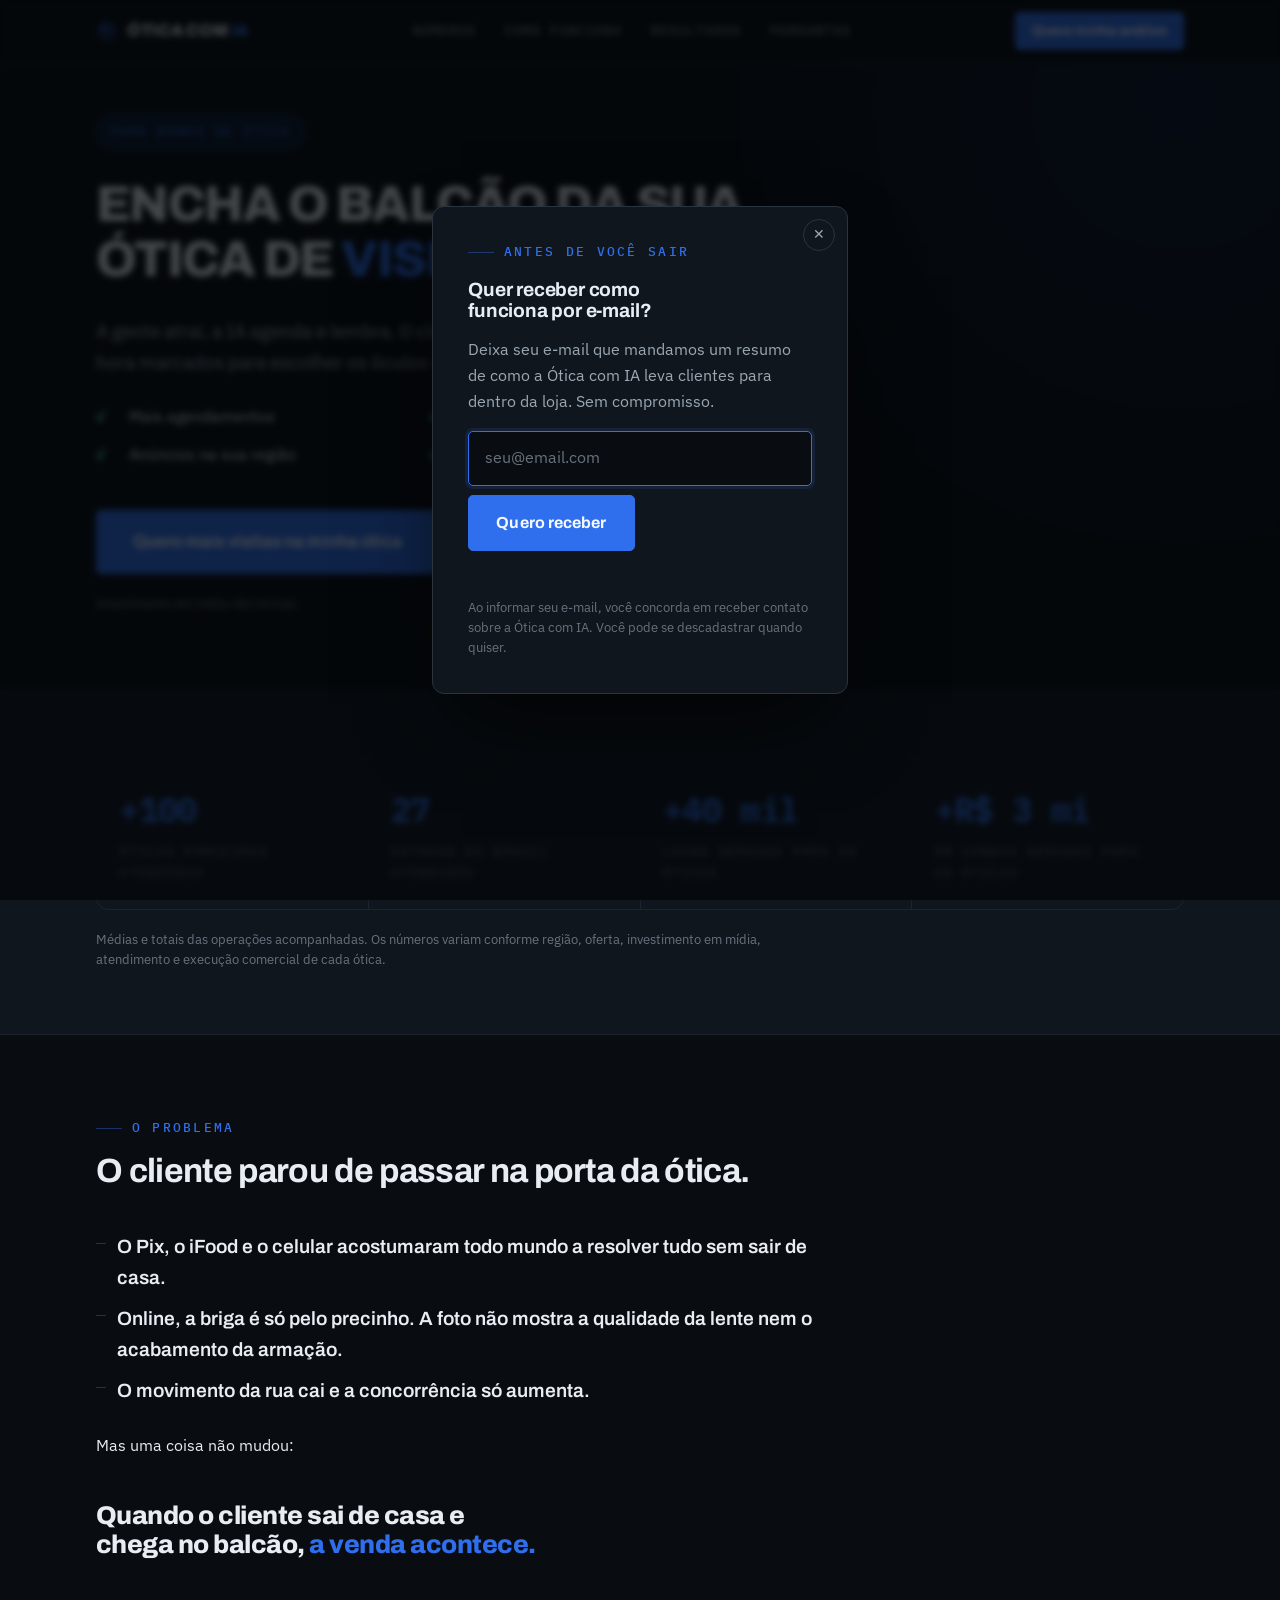
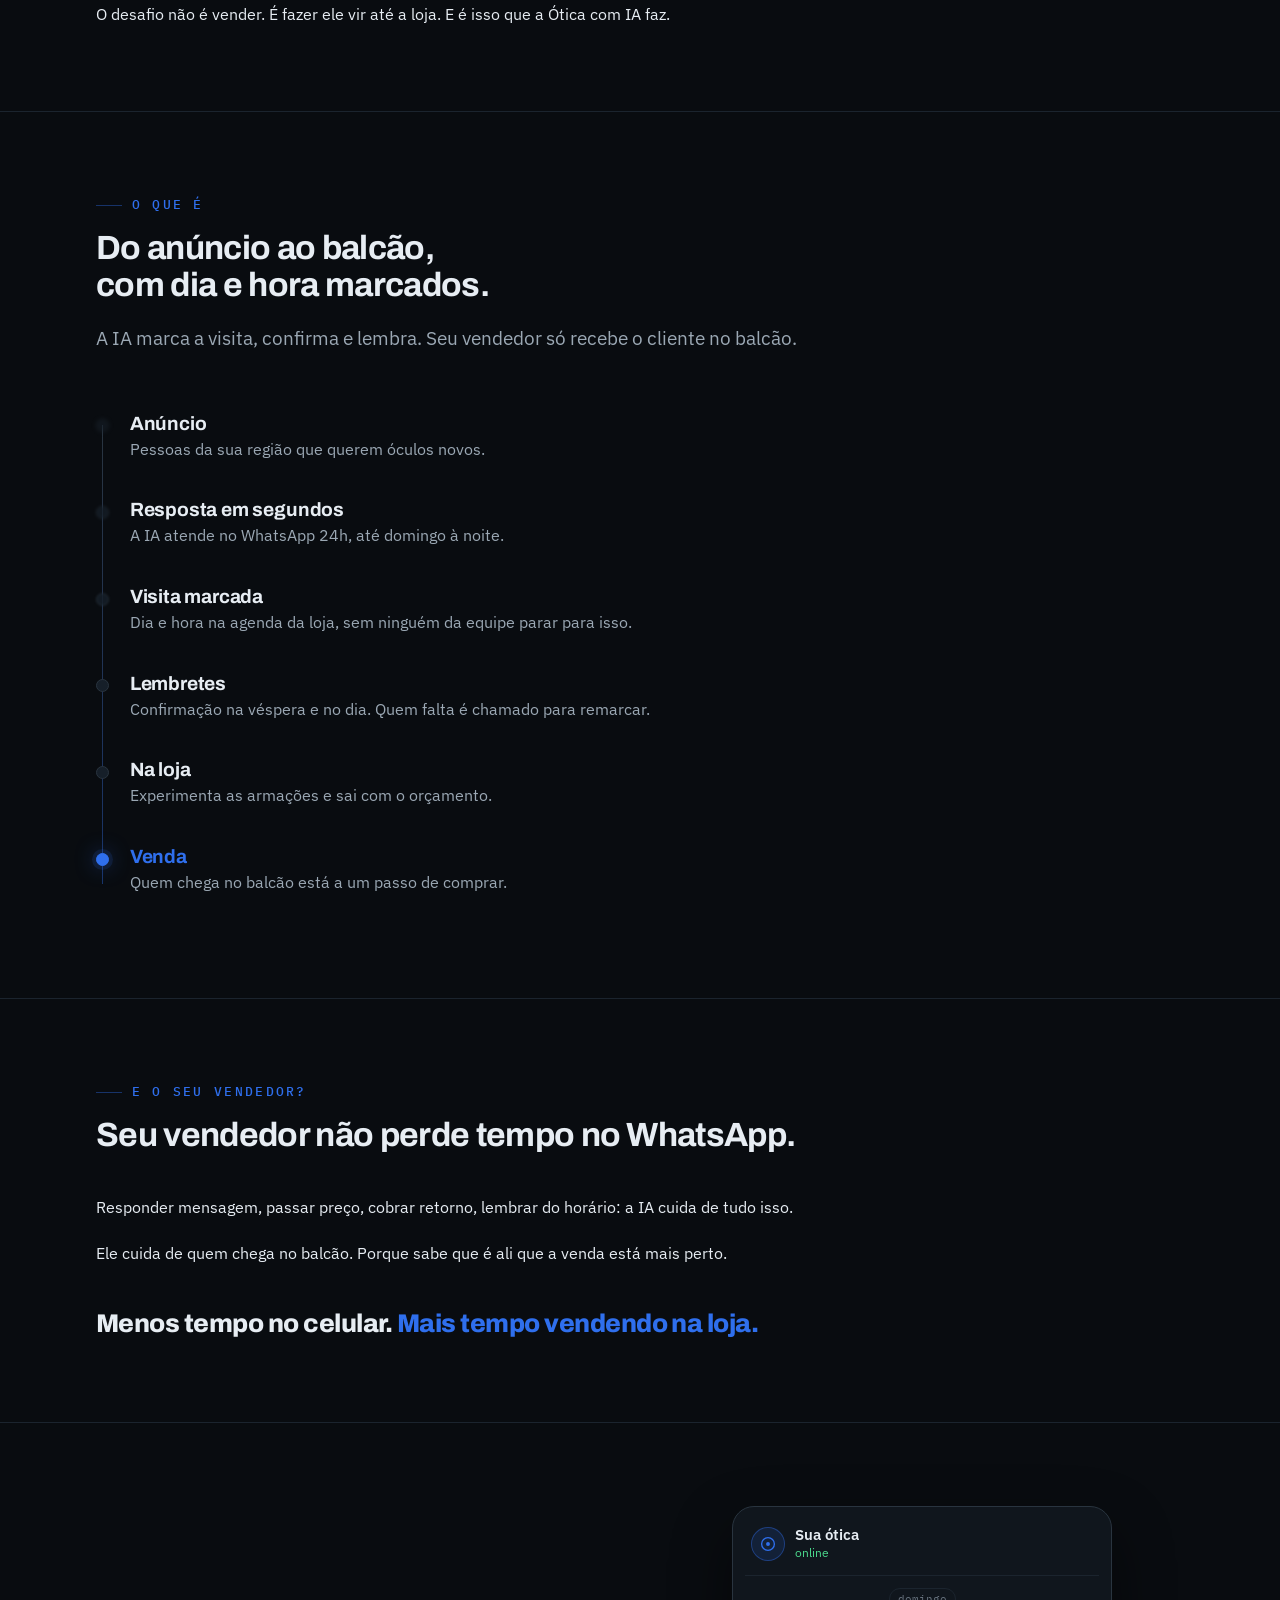
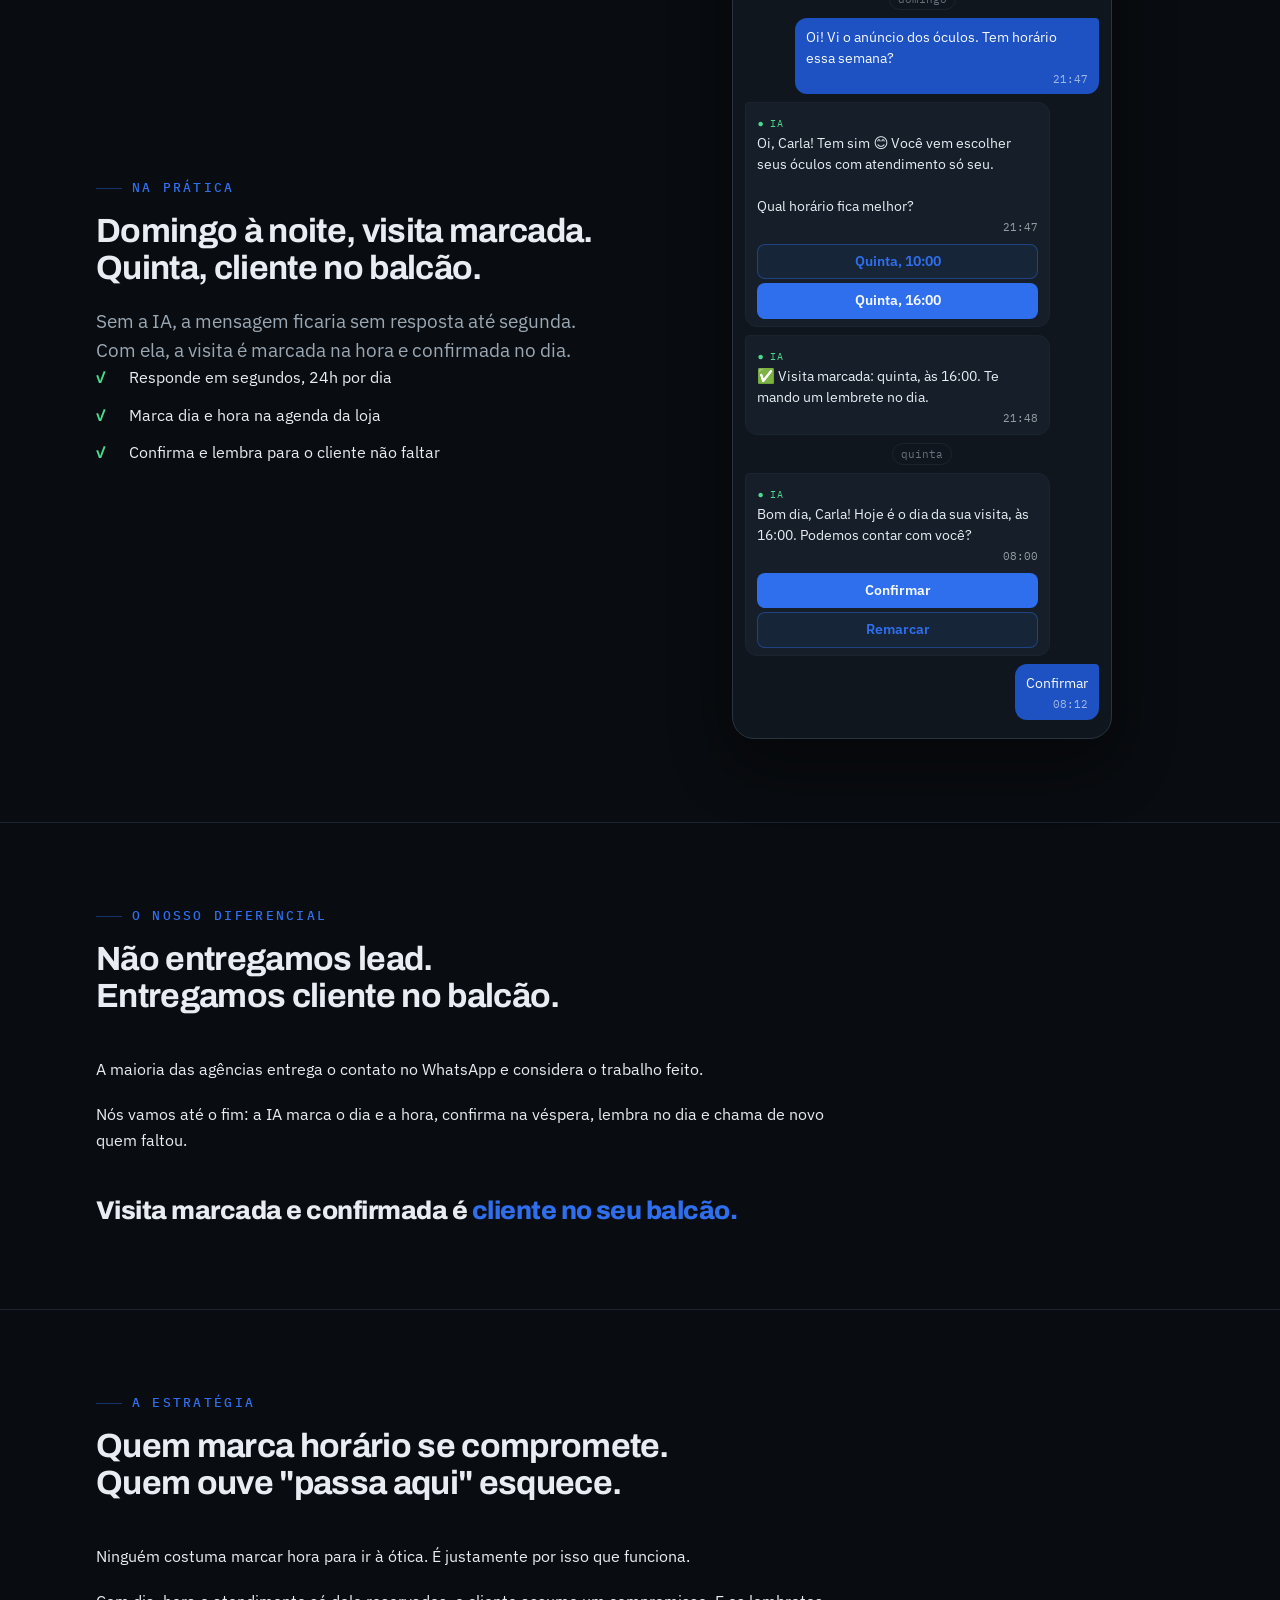
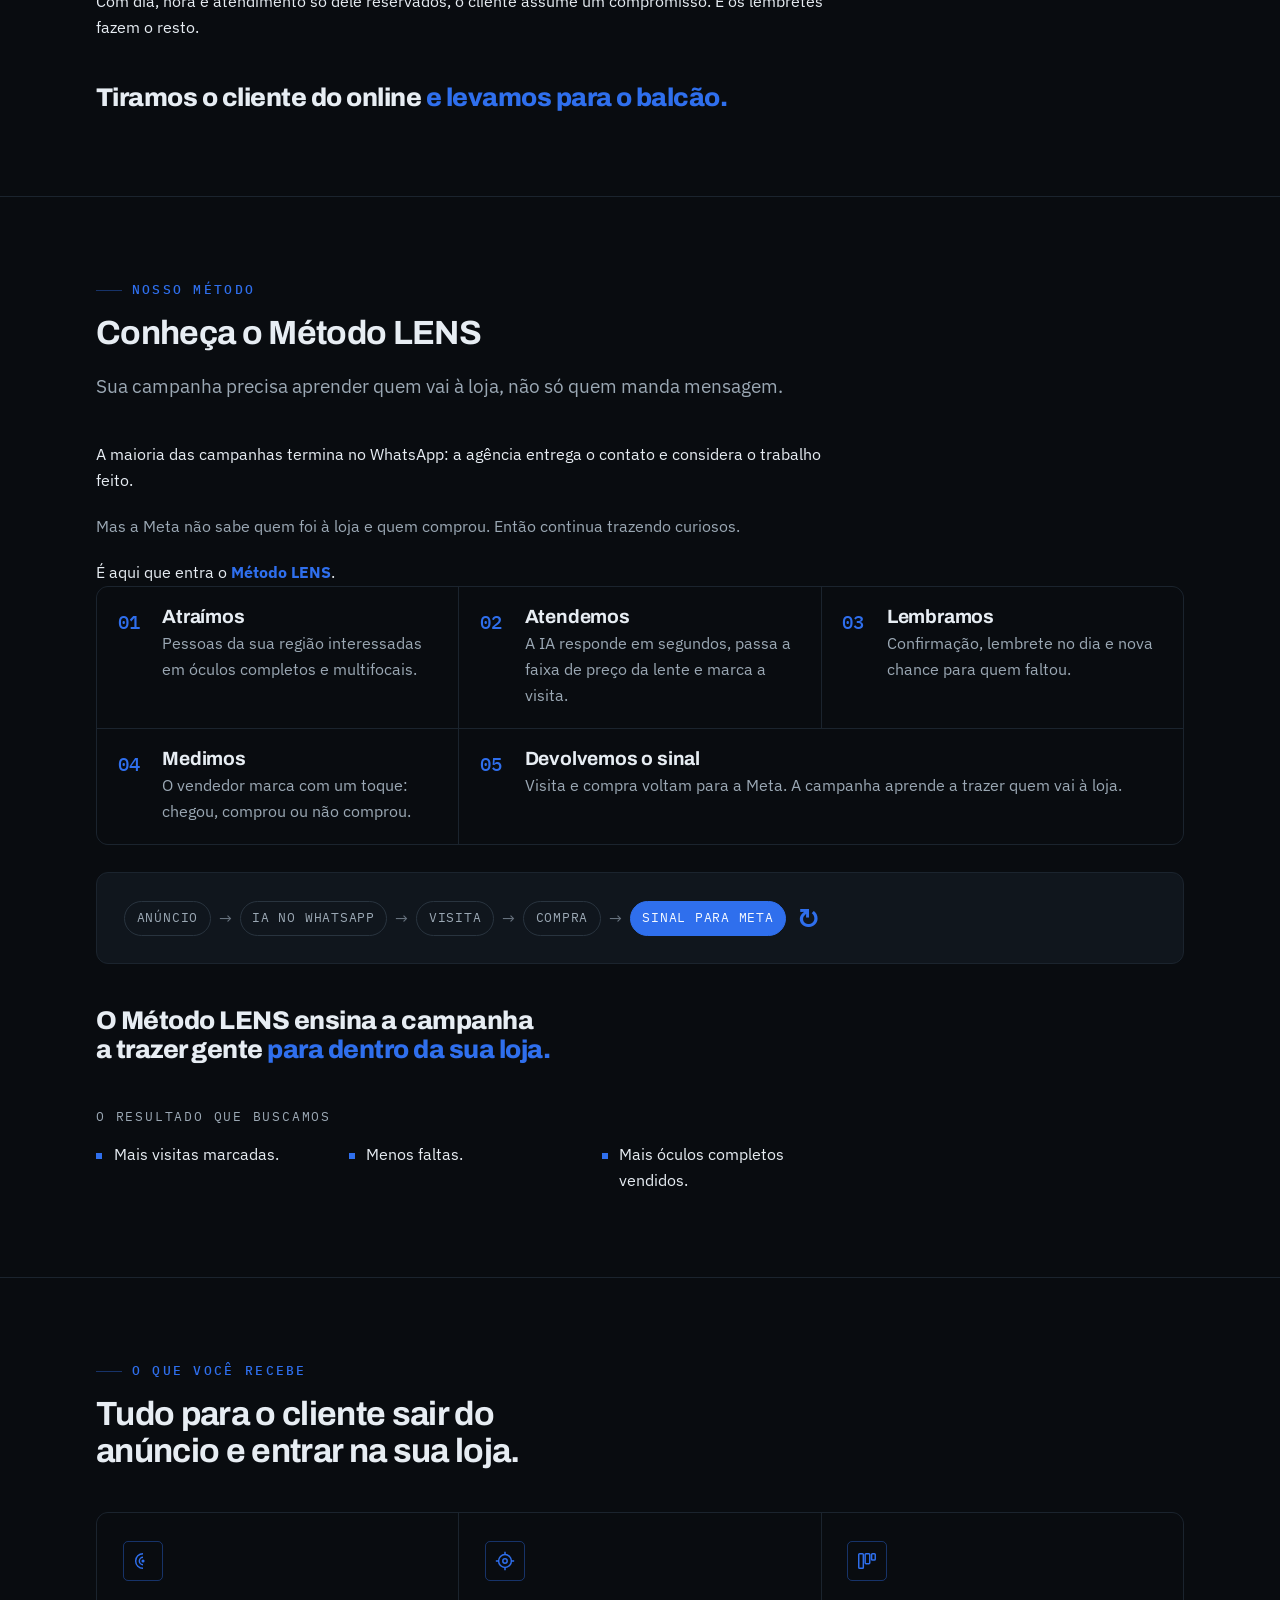
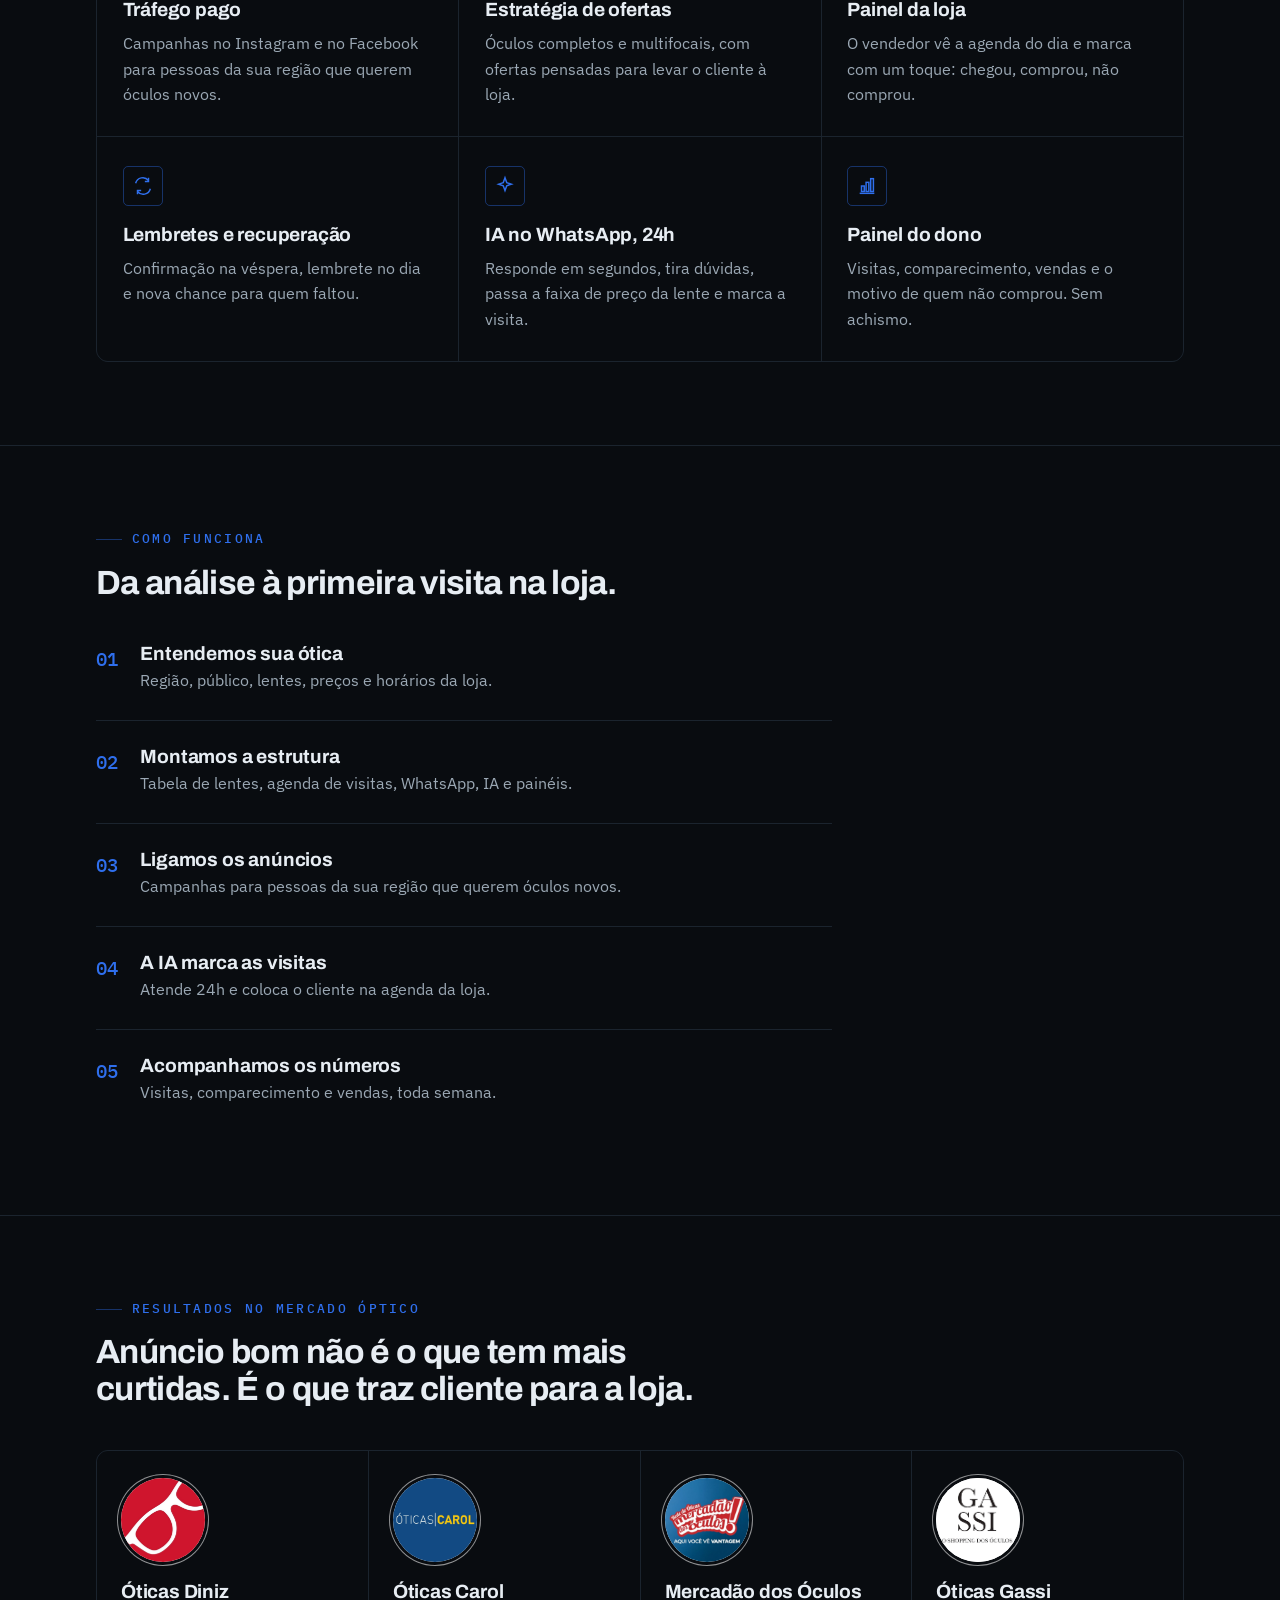
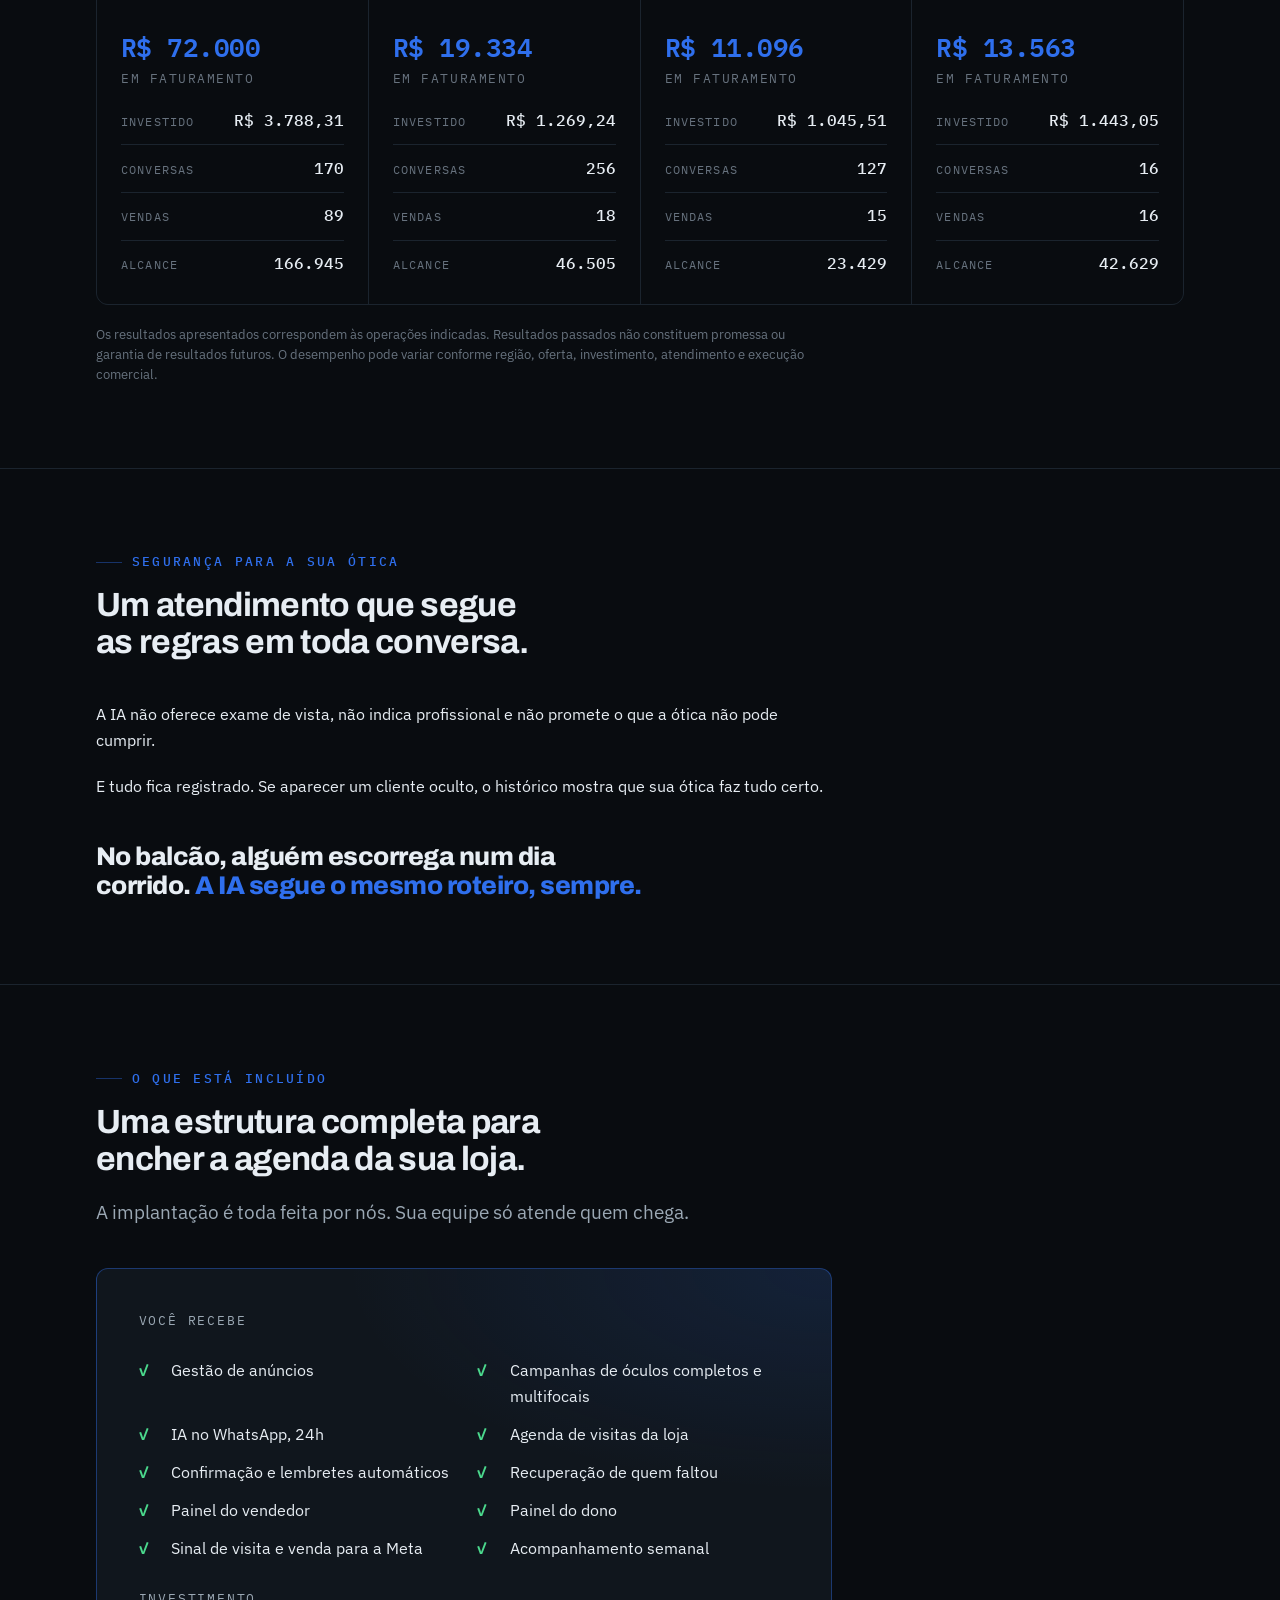
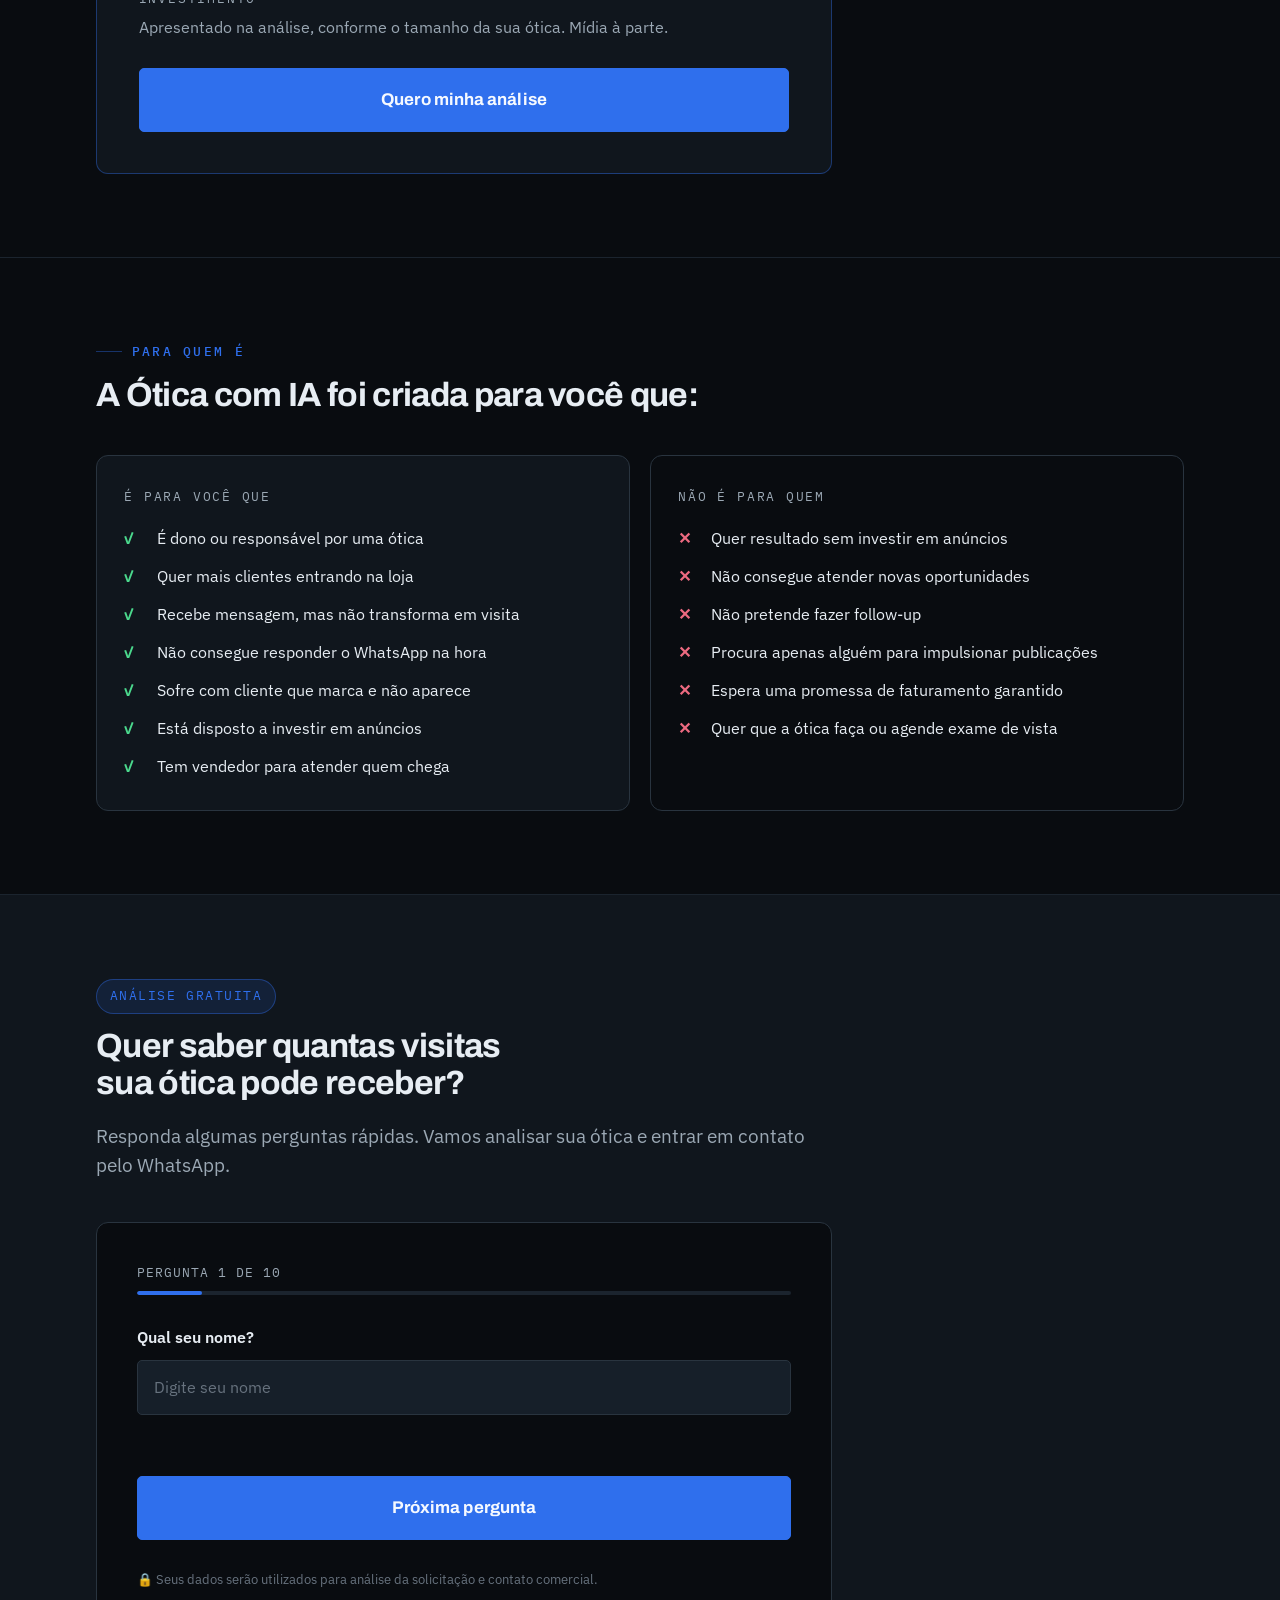
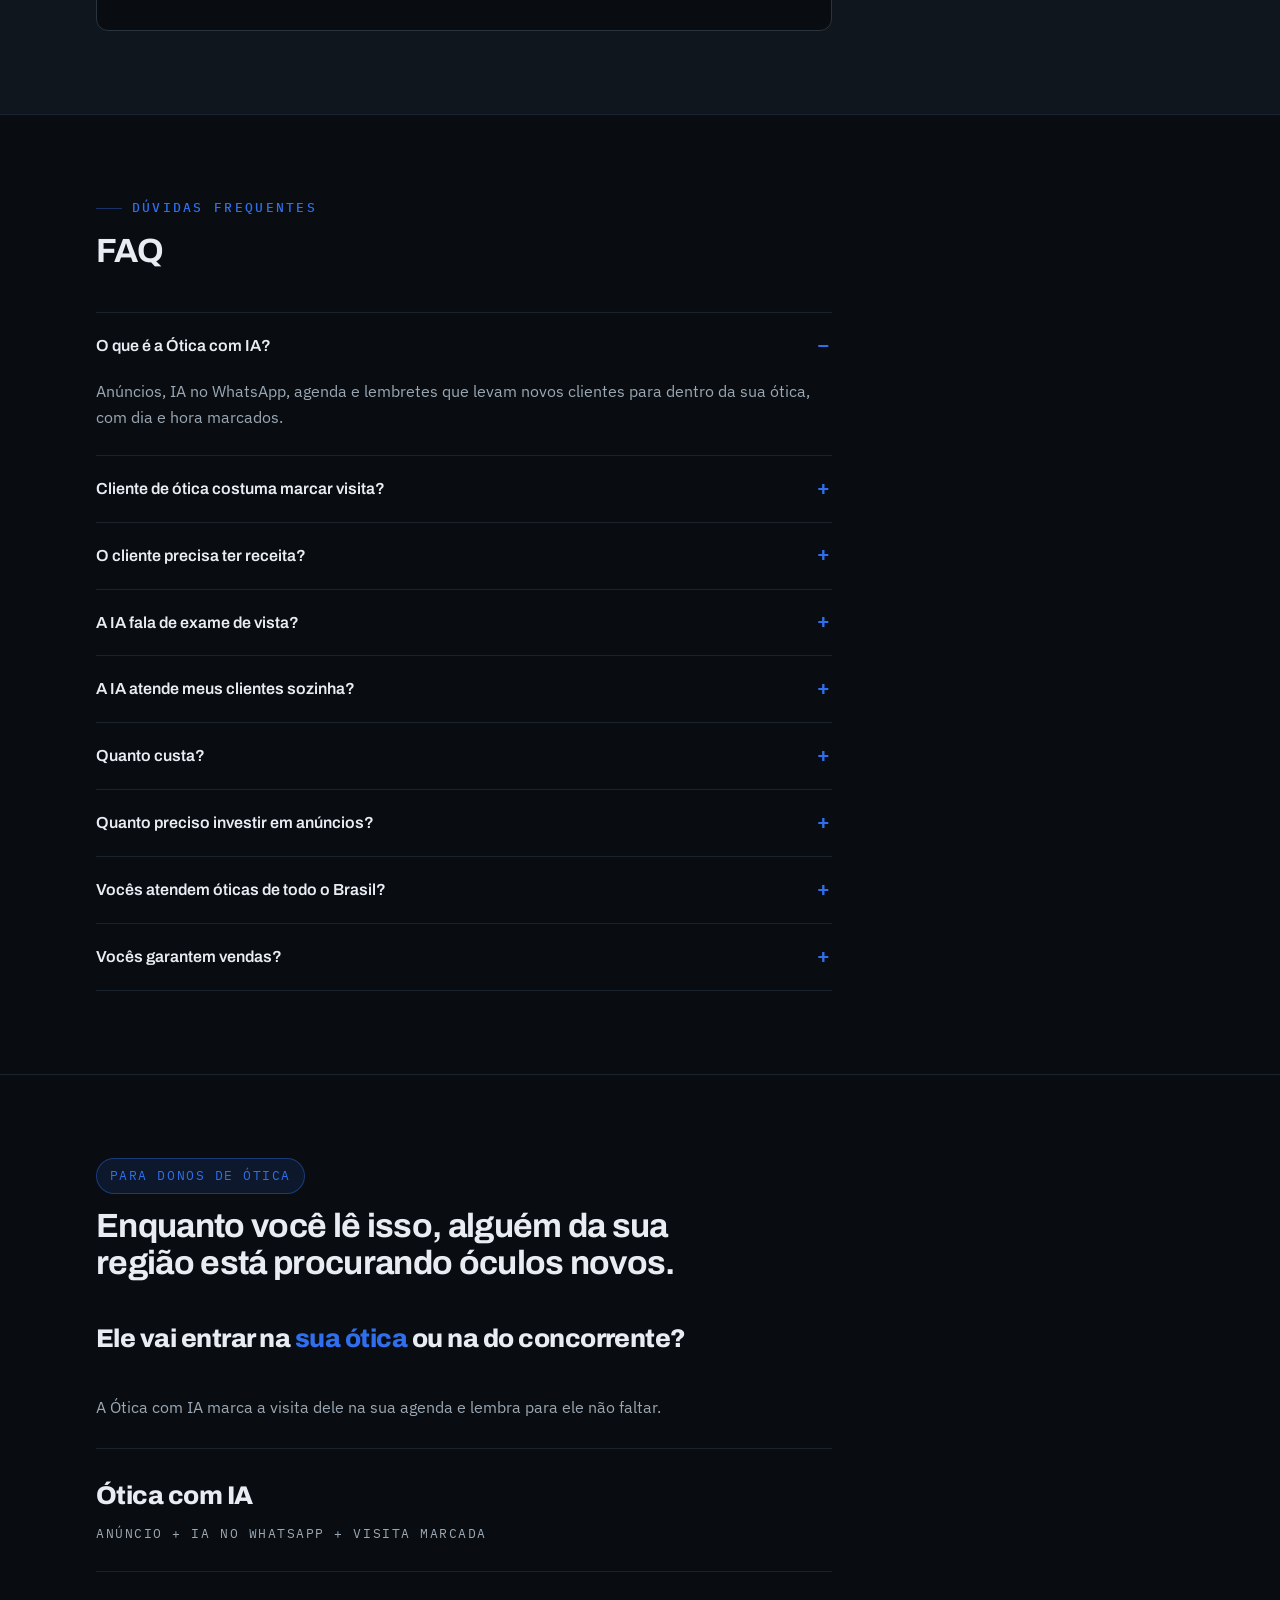
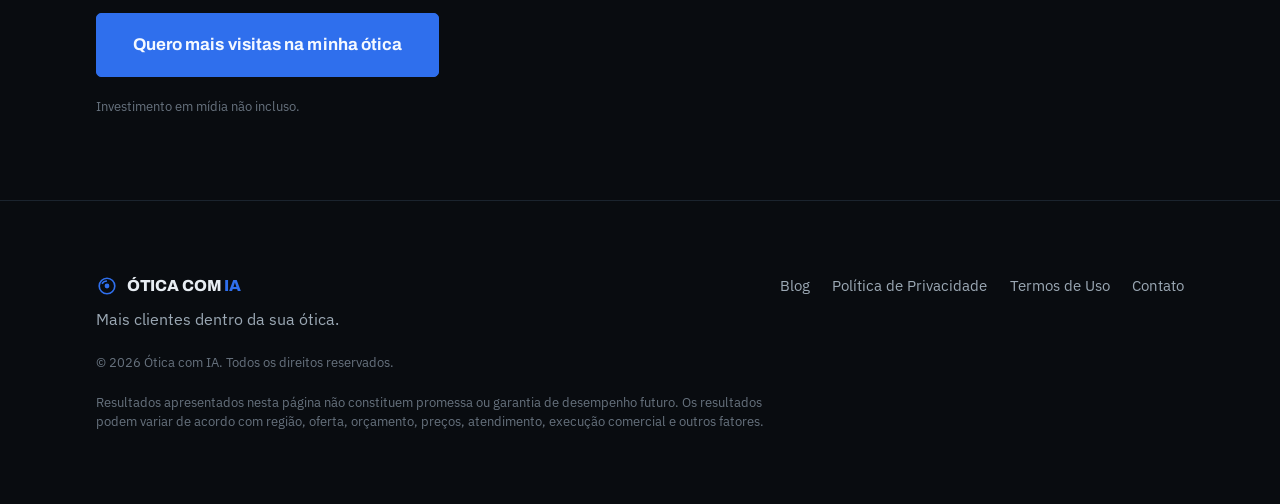
==== commit db02a76a: "LP: seção 'A estratégia' (quem marca horário se compromete) + pergunta frequente sobre cliente marca" ====
--- a/index.html
+++ b/index.html
@@ -97,6 +97,14 @@
           "acceptedAnswer": {
             "@type": "Answer",
             "text": "Anúncios, IA no WhatsApp, agenda e lembretes que levam novos clientes para dentro da sua ótica, com dia e hora marcados."
+          }
+        },
+        {
+          "@type": "Question",
+          "name": "Cliente de ótica costuma marcar visita?",
+          "acceptedAnswer": {
+            "@type": "Answer",
+            "text": "Não costuma, e é por isso que funciona. A IA oferece um horário com atendimento só dele, sem espera. Quem marca se compromete, e os lembretes garantem o comparecimento."
           }
         },
         {
@@ -451,6 +459,23 @@
     </div>
   </section>
 
+  <!-- ============ 05A · A ESTRATÉGIA (compromisso) ============ -->
+  <section class="section" aria-labelledby="s5b-title">
+    <div class="wrap">
+      <div class="section__inner">
+        <div class="section-head">
+          <p class="eyebrow">A estratégia</p>
+          <h2 id="s5b-title">Quem marca horário se compromete. Quem ouve "passa aqui" esquece.</h2>
+        </div>
+        <div class="section-body">
+          <p>Ninguém costuma marcar hora para ir à ótica. É justamente por isso que funciona.</p>
+          <p>Com dia, hora e atendimento só dele reservados, o cliente assume um compromisso. E os lembretes fazem o resto.</p>
+          <p class="big-statement">Tiramos o cliente do online <span class="accent">e levamos para o balcão.</span></p>
+        </div>
+      </div>
+    </div>
+  </section>
+
   <!-- ============ 05B · MÉTODO LENS ============ -->
   <section class="section" id="metodo-lens" aria-labelledby="metodo-lens-title">
     <div class="wrap">
@@ -961,6 +986,10 @@
             <details open>
               <summary>O que é a Ótica com IA?</summary>
               <div>Anúncios, IA no WhatsApp, agenda e lembretes que levam novos clientes para dentro da sua ótica, com dia e hora marcados.</div>
+            </details>
+            <details>
+              <summary>Cliente de ótica costuma marcar visita?</summary>
+              <div>Não costuma, e é por isso que funciona. A IA oferece um horário com atendimento só dele, sem espera. Quem marca se compromete, e os lembretes garantem o comparecimento.</div>
             </details>
             <details>
               <summary>O cliente precisa ter receita?</summary>
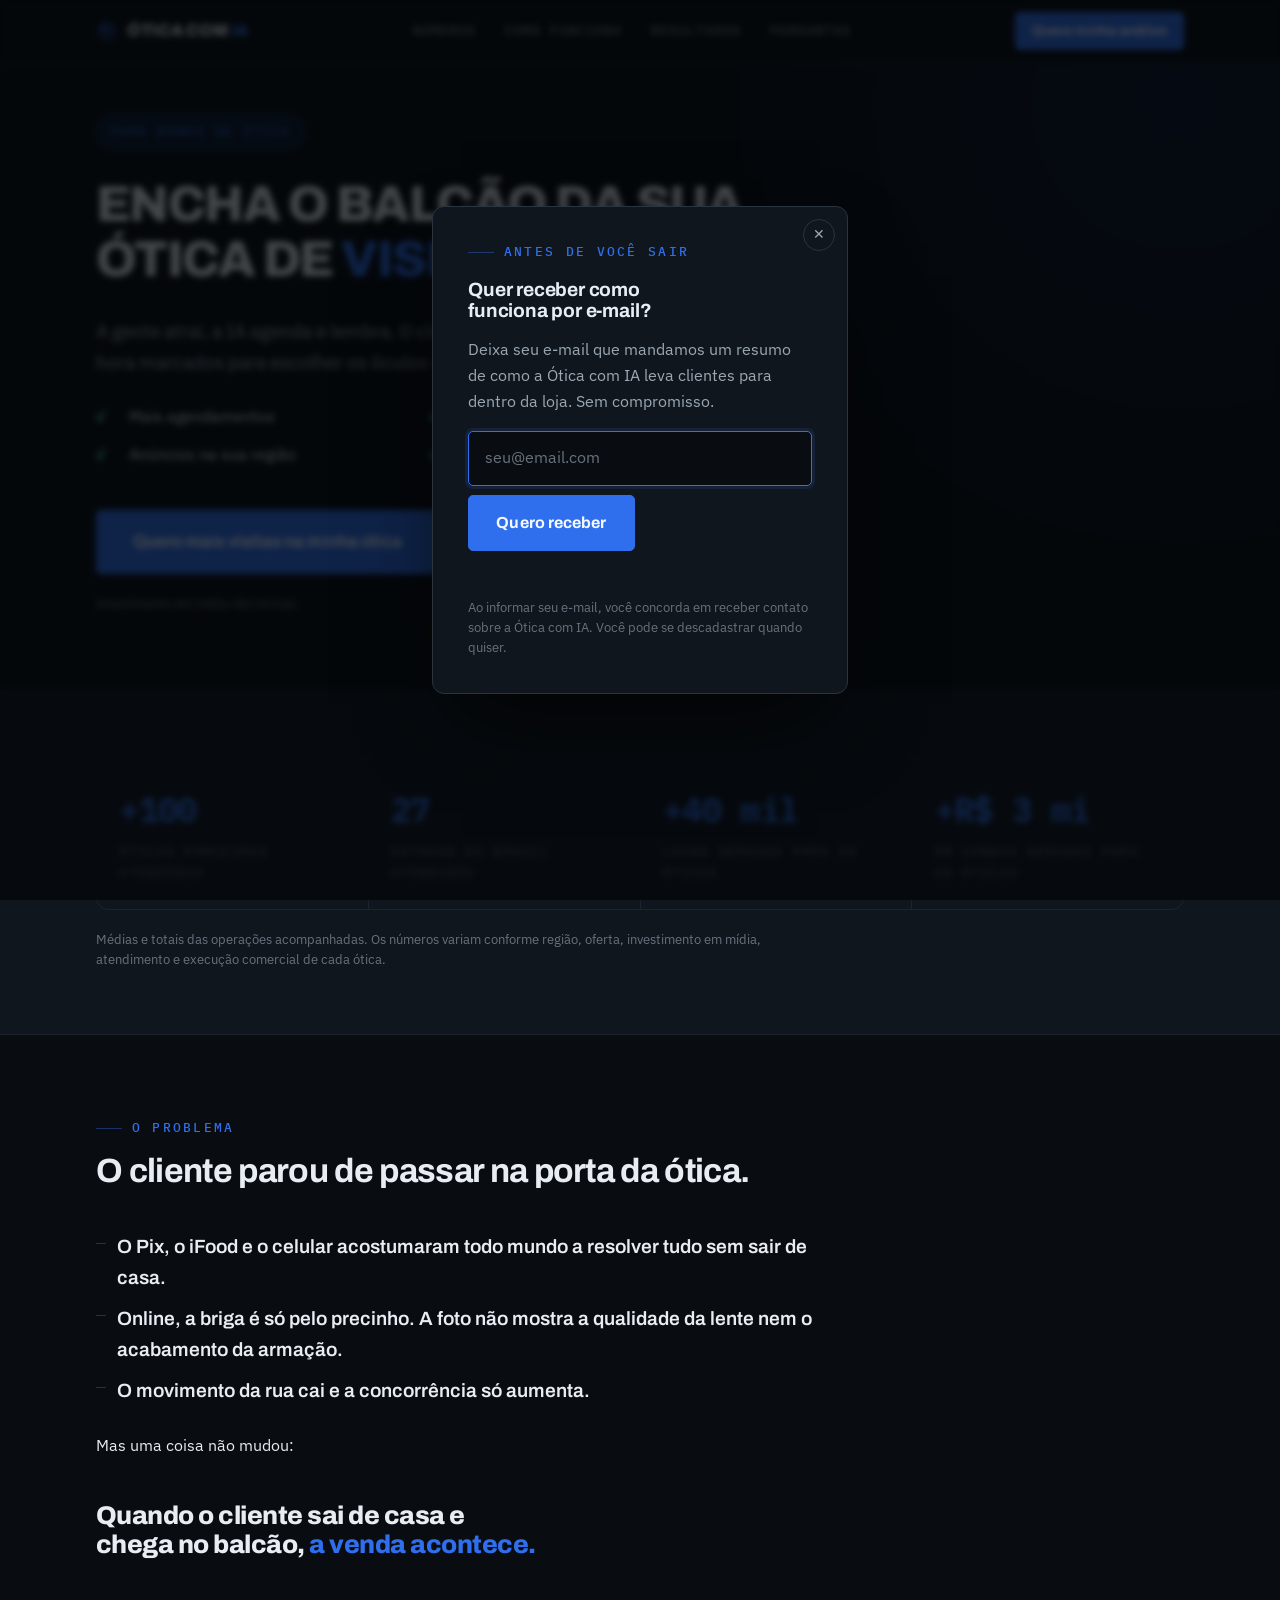
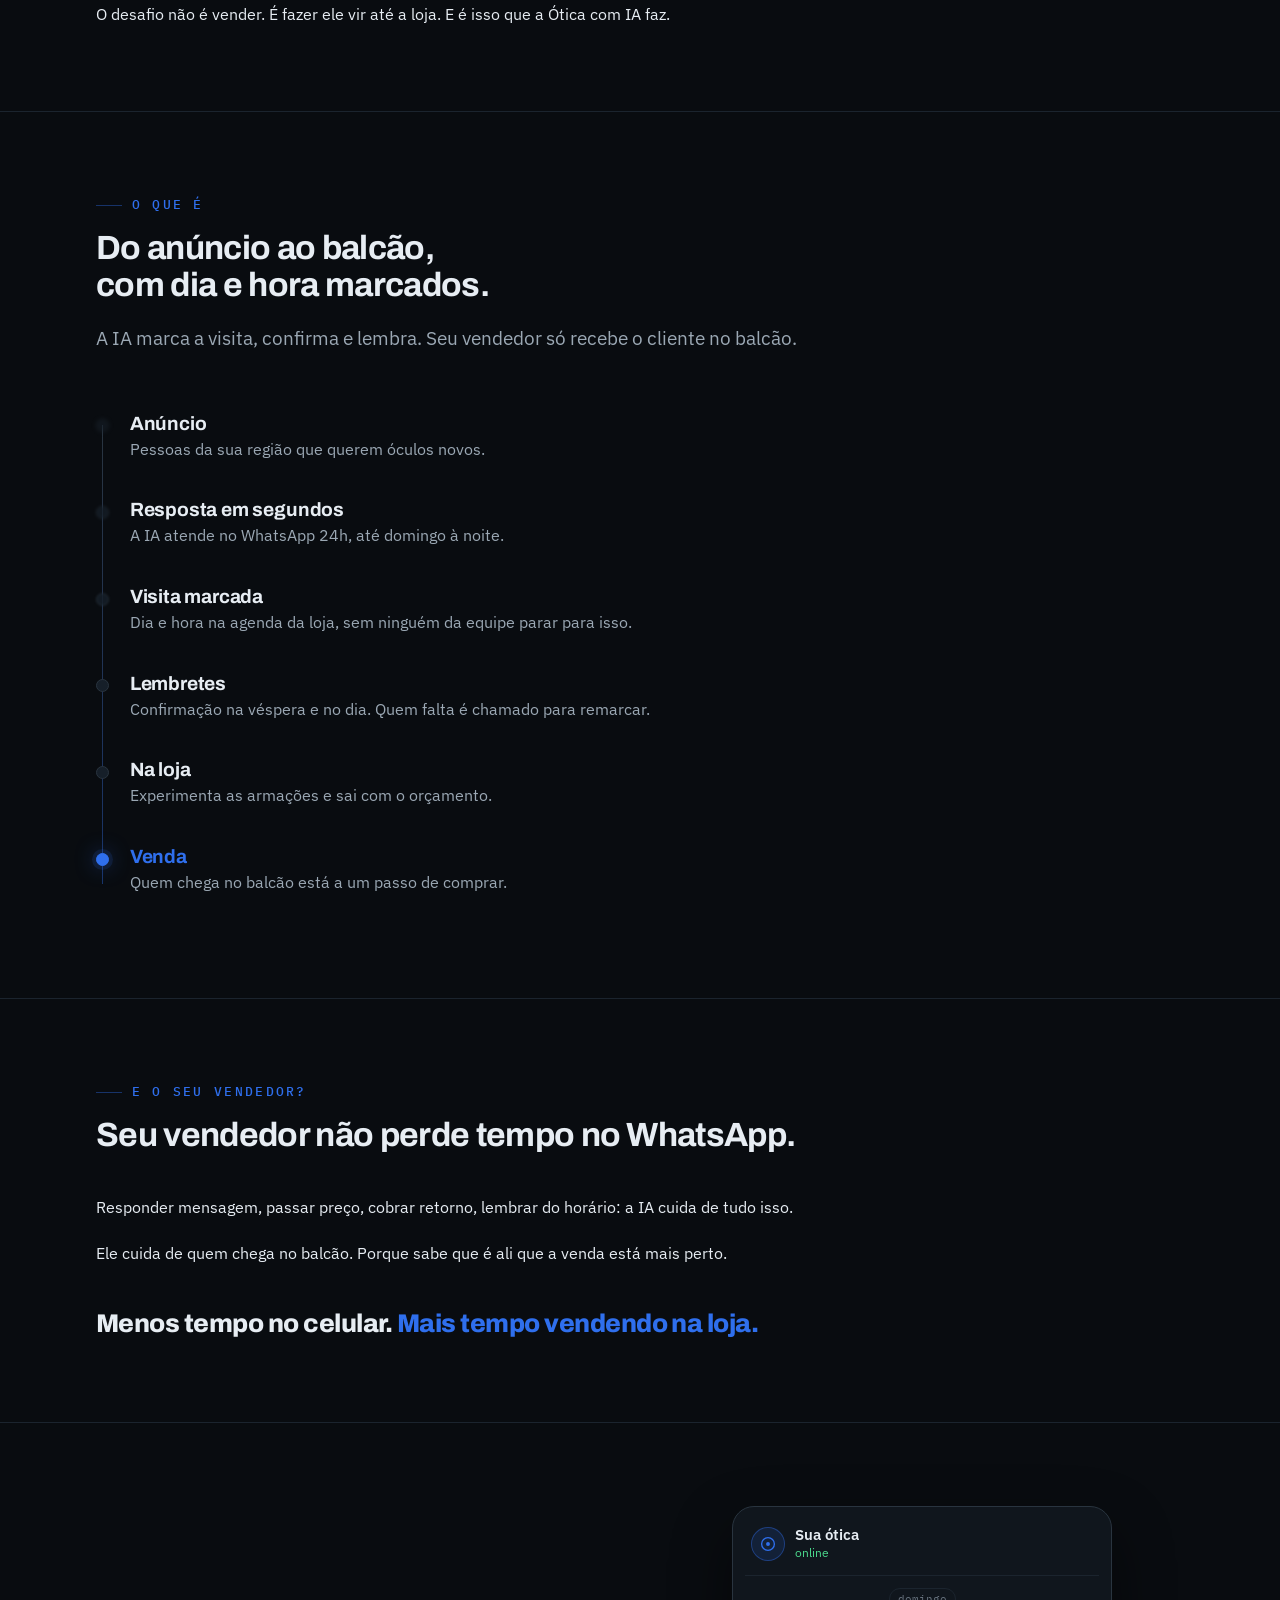
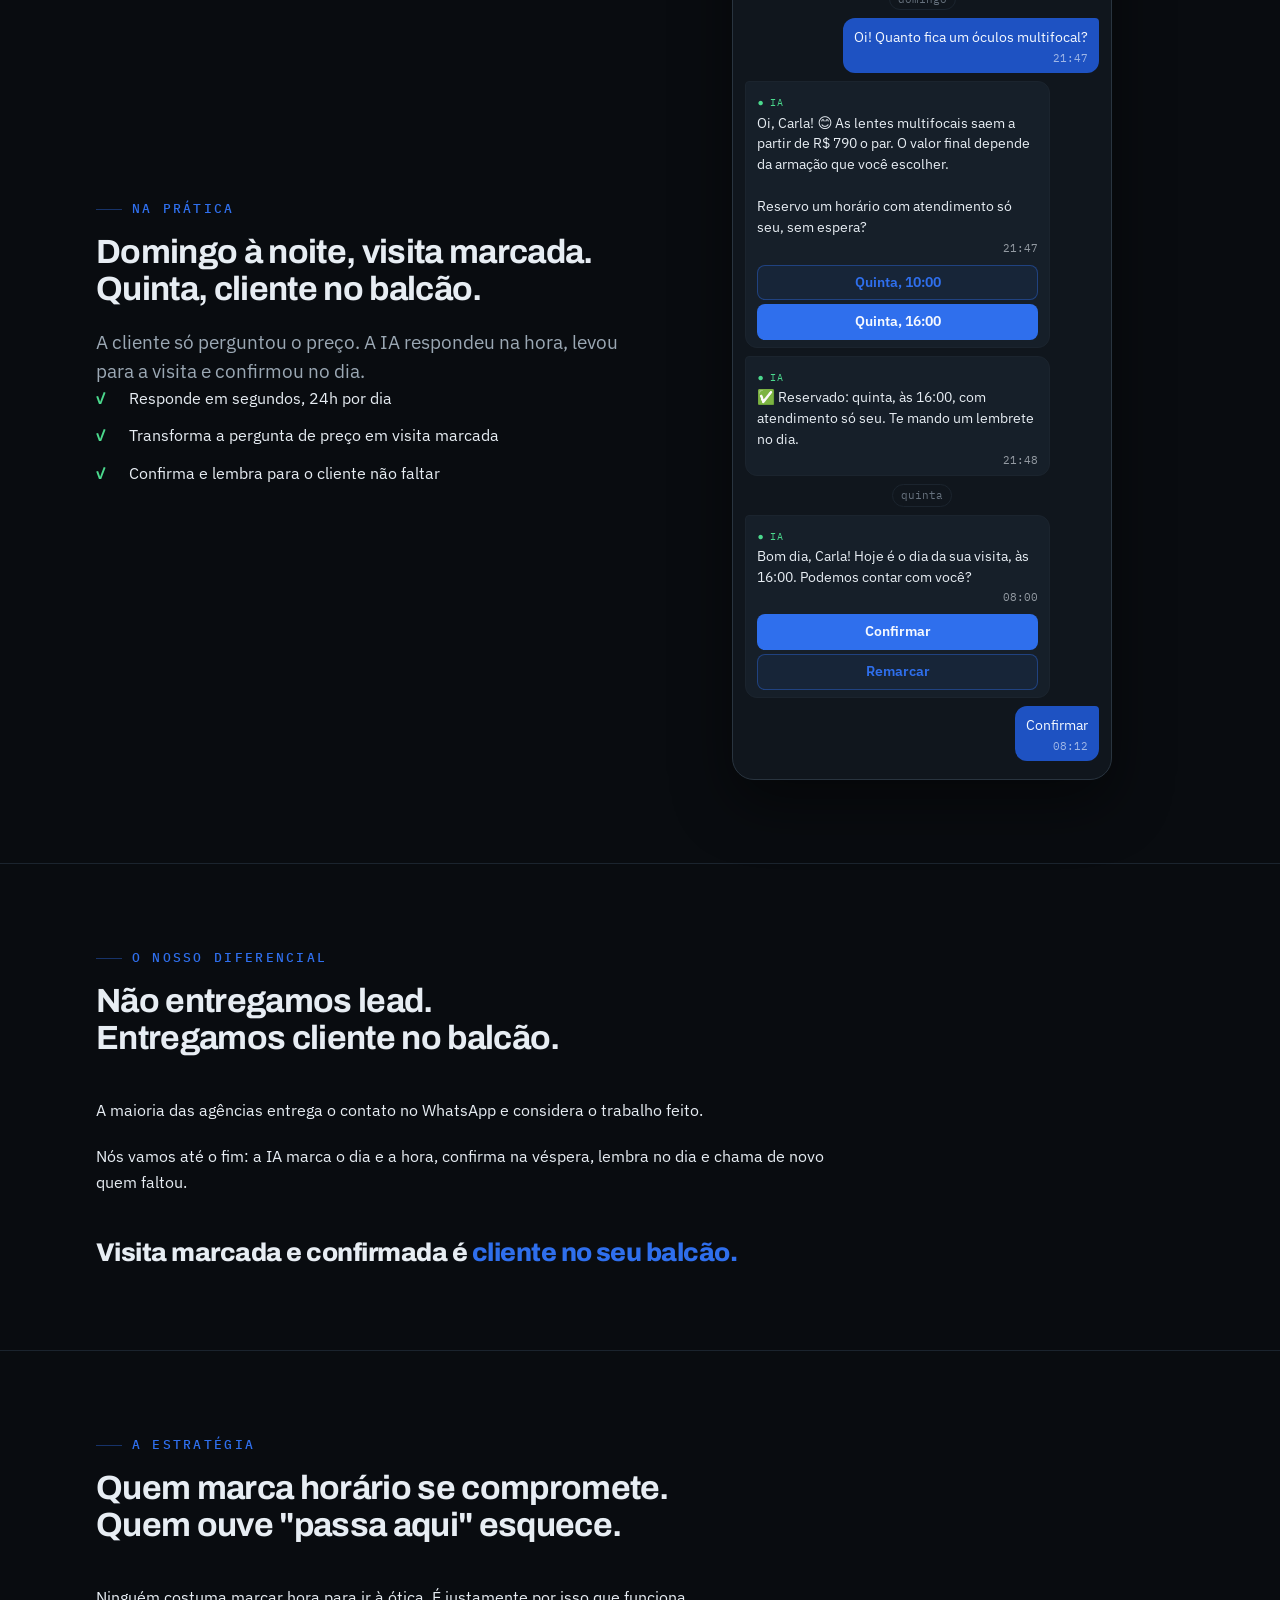
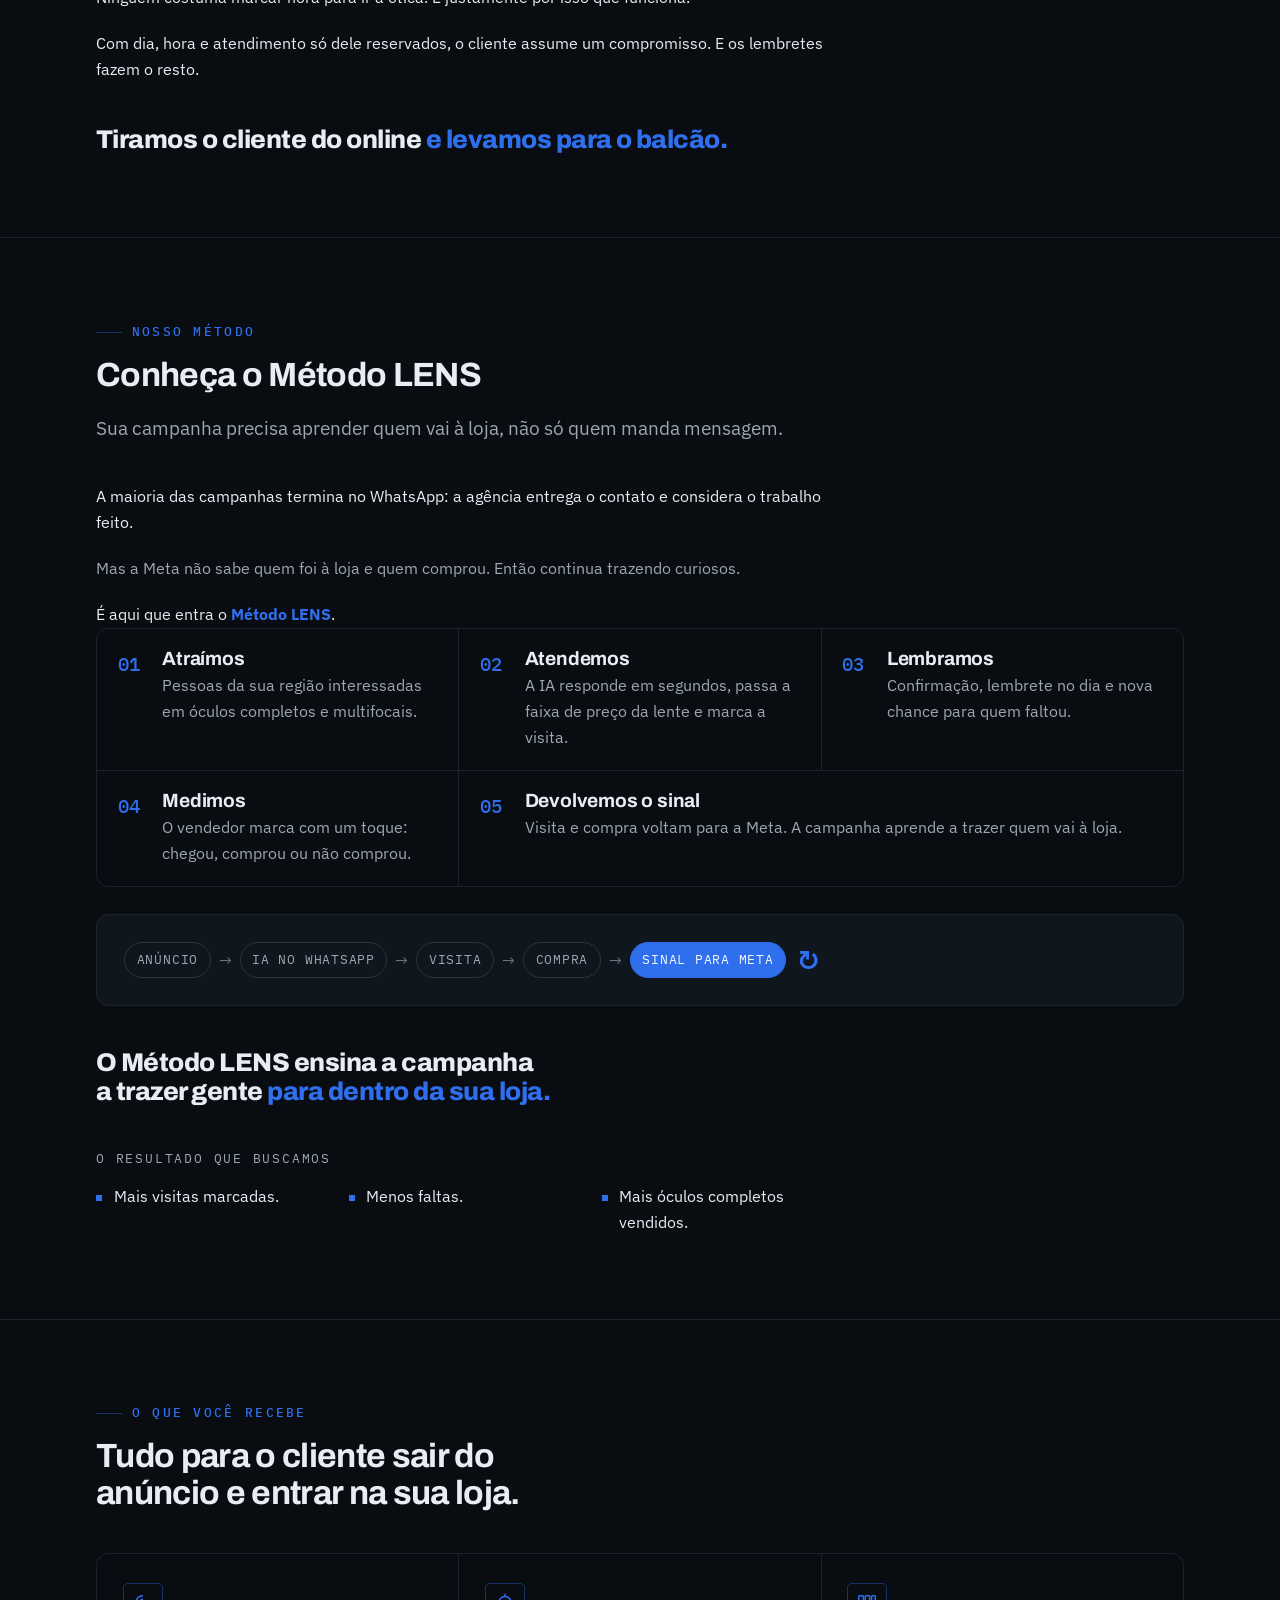
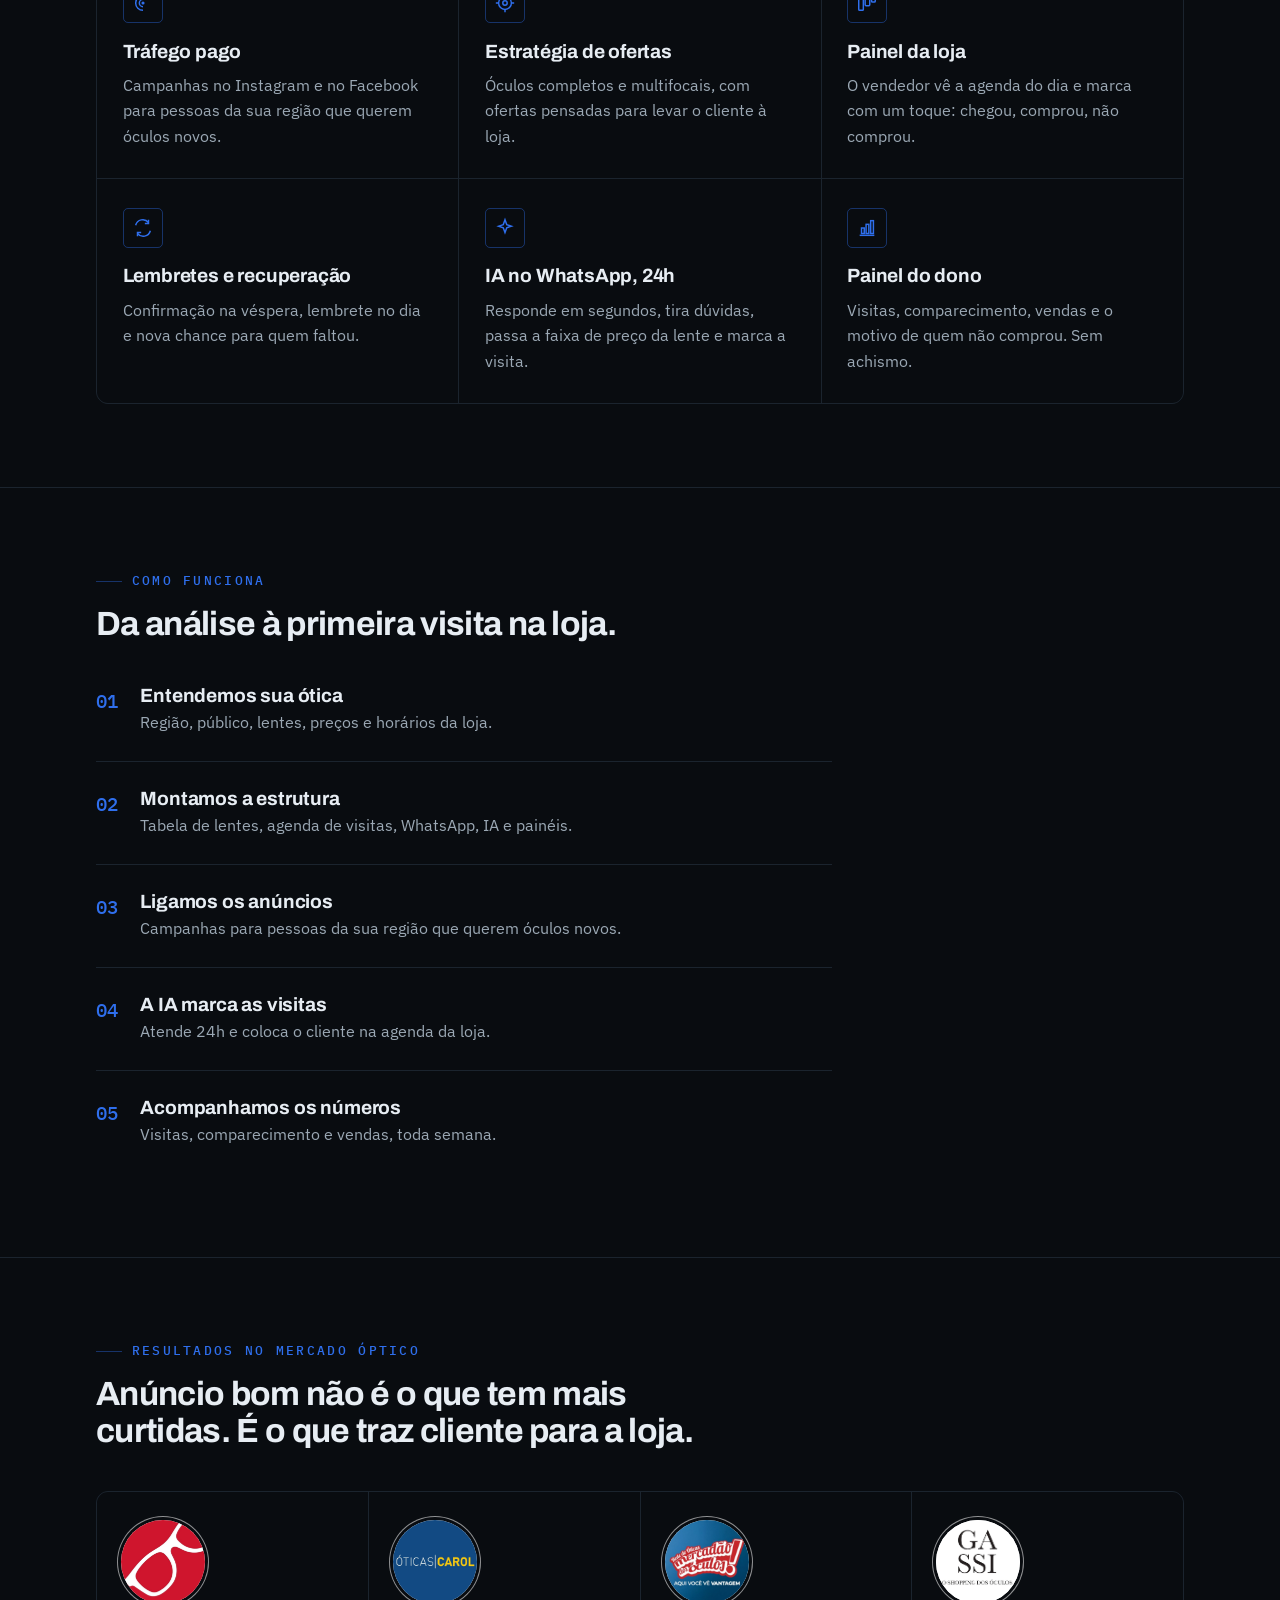
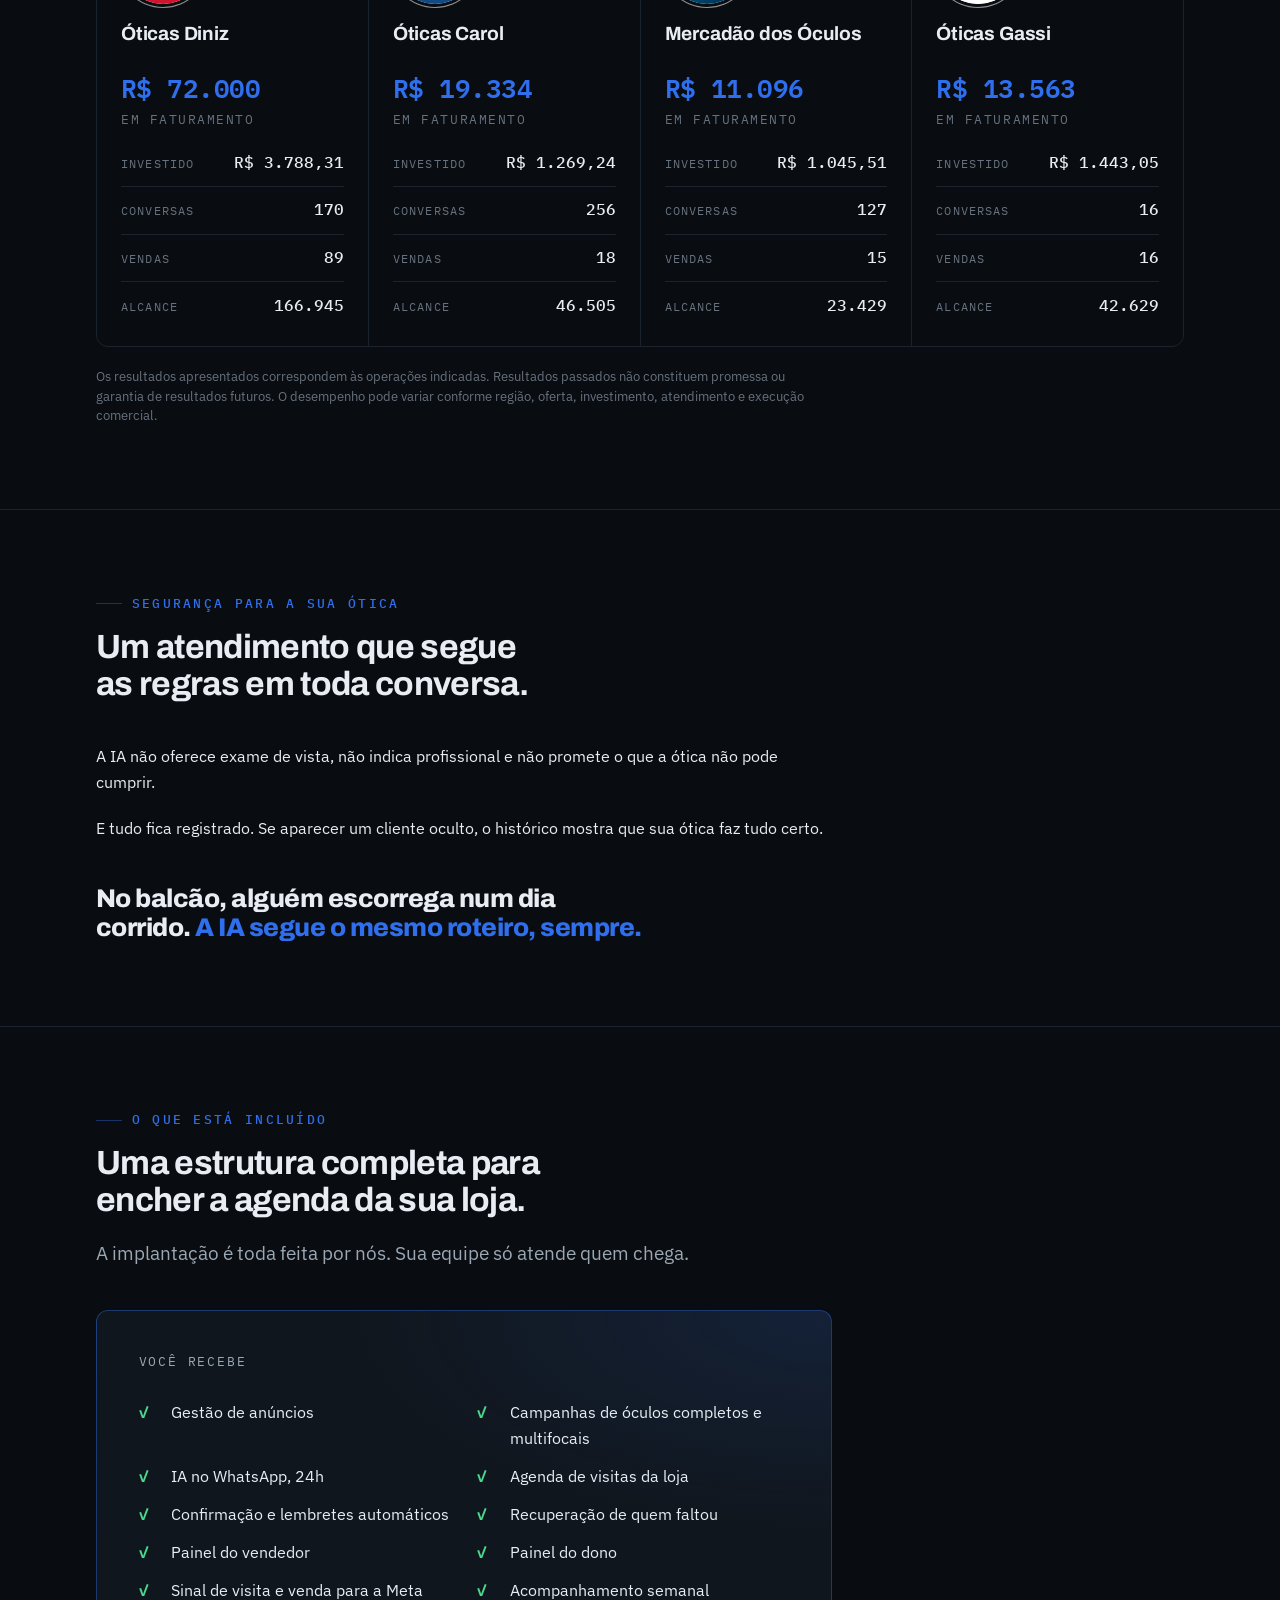
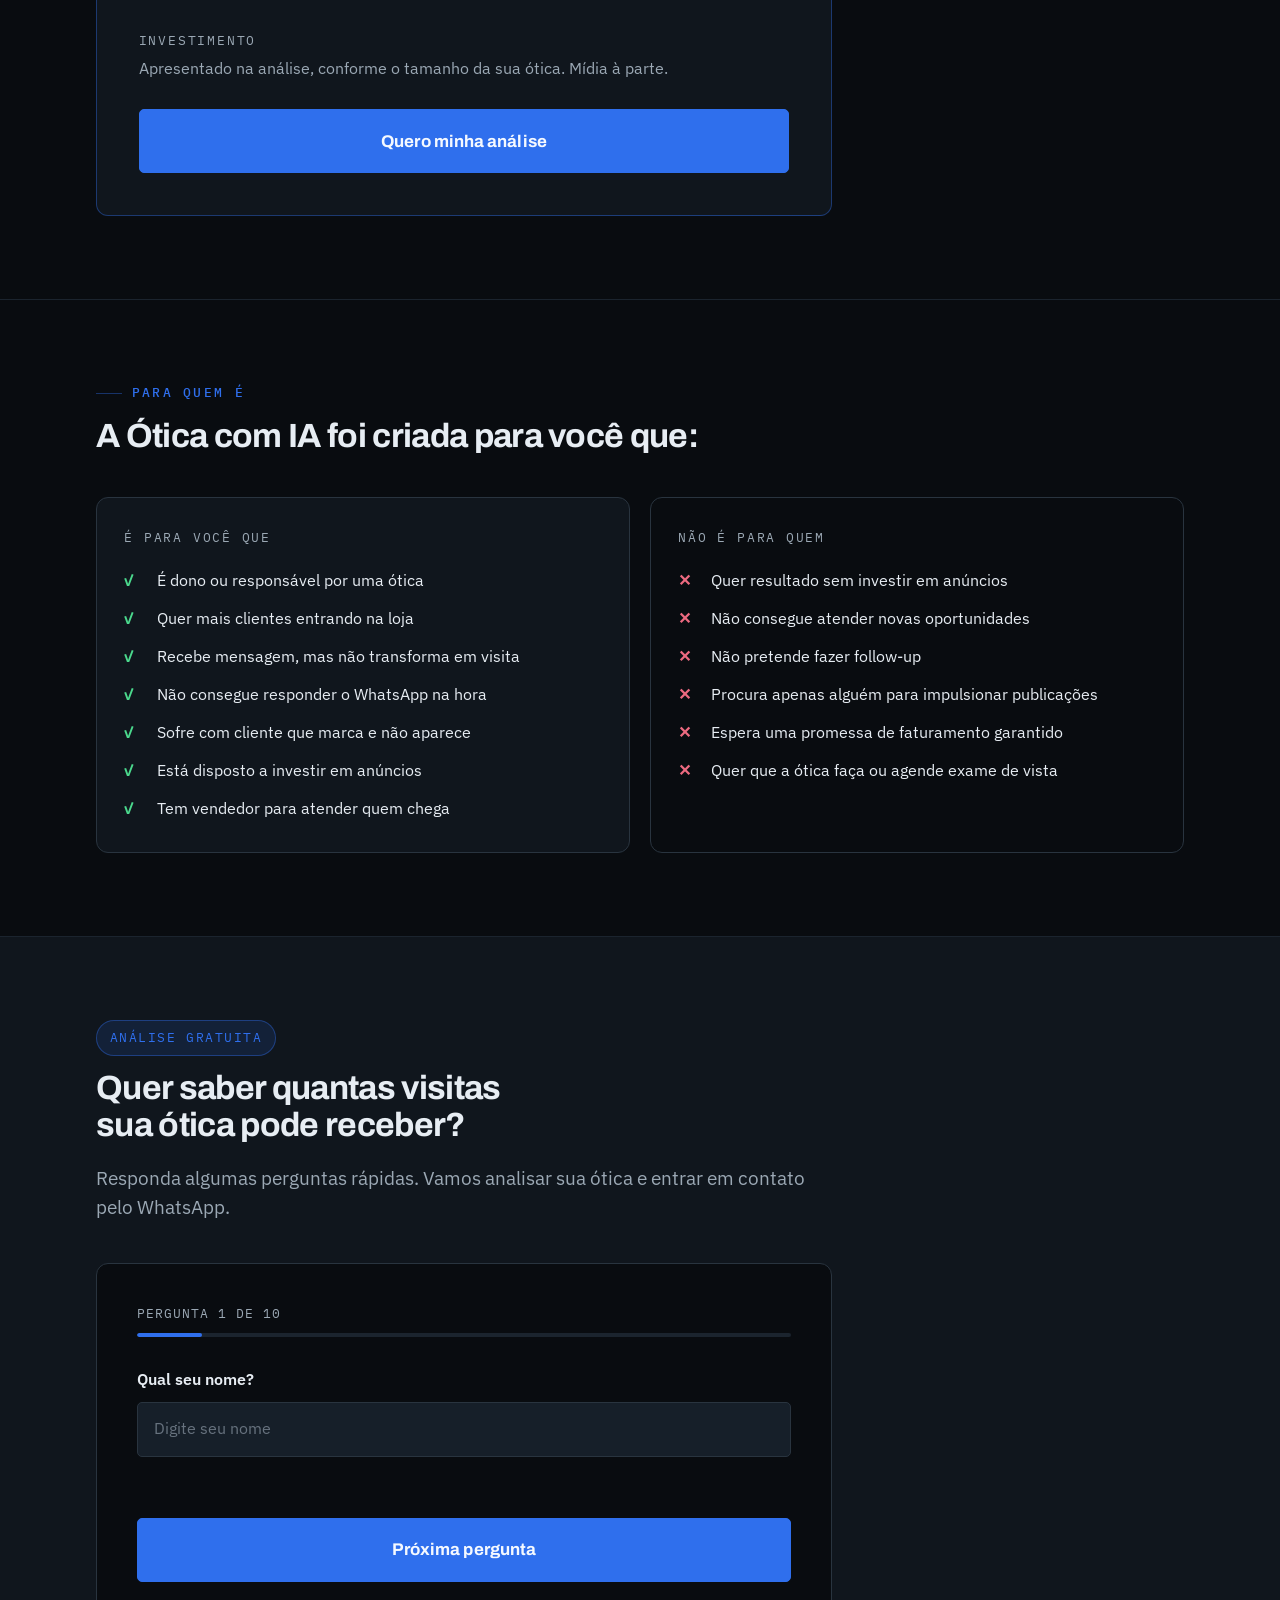
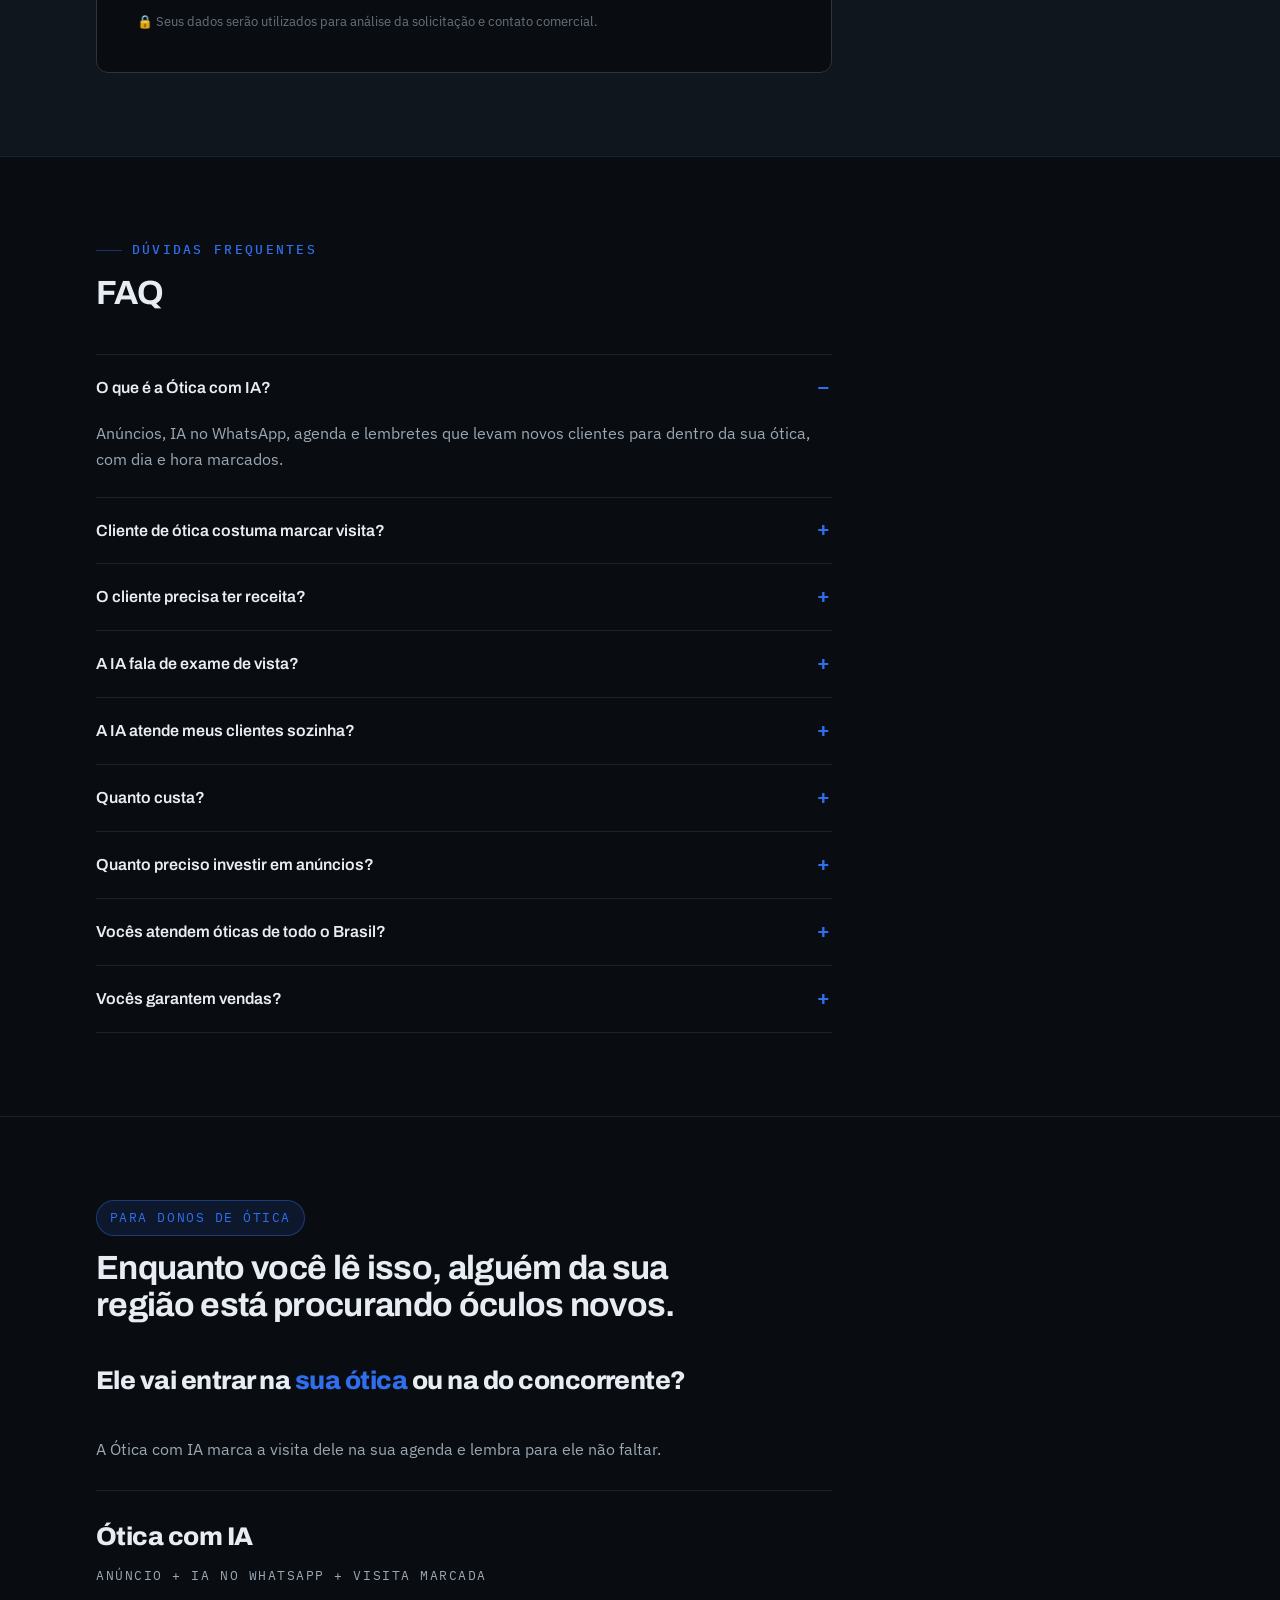
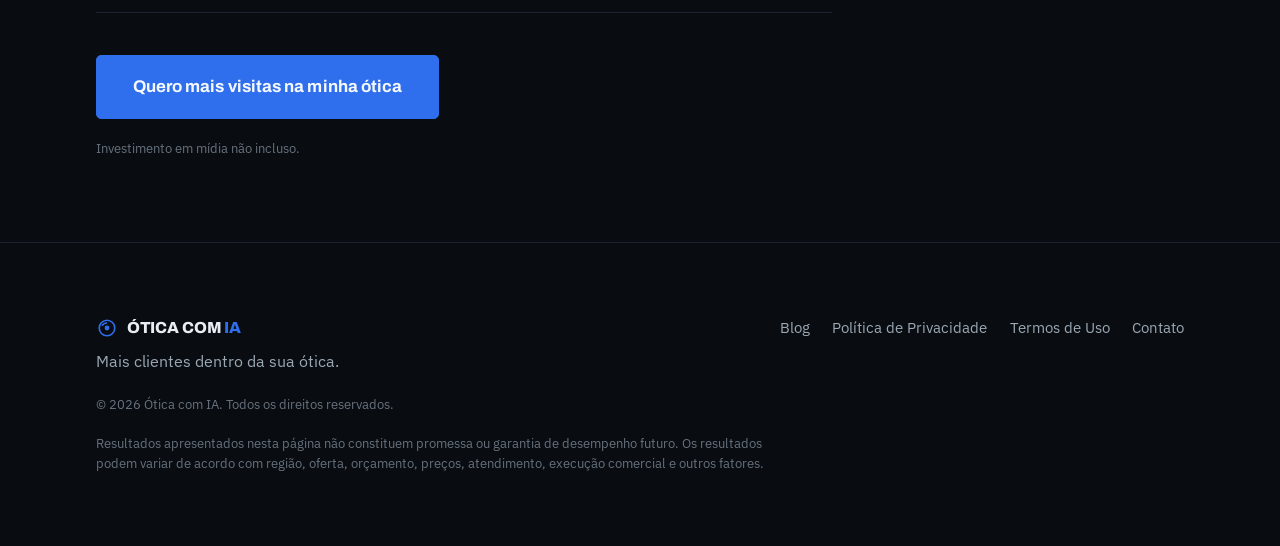
==== commit 1f56955f: "LP: conversa de exemplo começa pela pergunta de preço; a IA é quem leva para a visita Co-Authored-By" ====
--- a/index.html
+++ b/index.html
@@ -388,16 +388,16 @@
             <div class="section-head">
               <p class="eyebrow">Na prática</p>
               <h2 id="s4c-title">Domingo à noite, visita marcada. Quinta, cliente no balcão.</h2>
-              <p class="lede dim">Sem a IA, a mensagem ficaria sem resposta até segunda. Com ela, a visita é marcada na hora e confirmada no dia.</p>
+              <p class="lede dim">A cliente só perguntou o preço. A IA respondeu na hora, levou para a visita e confirmou no dia.</p>
             </div>
             <ul class="checklist checklist--pos">
               <li>Responde em segundos, 24h por dia</li>
-              <li>Marca dia e hora na agenda da loja</li>
+              <li>Transforma a pergunta de preço em visita marcada</li>
               <li>Confirma e lembra para o cliente não faltar</li>
             </ul>
           </div>
 
-          <div class="phone" role="img" aria-label="Exemplo de conversa no WhatsApp: a cliente marca a visita no domingo e confirma no dia">
+          <div class="phone" role="img" aria-label="Exemplo de conversa no WhatsApp: a cliente pergunta o preço, a IA reserva a visita e a cliente confirma no dia">
             <div class="phone__bar">
               <span class="phone__avatar" aria-hidden="true">
                 <svg viewBox="0 0 24 24" fill="none" stroke="currentColor" stroke-width="1.8"><circle cx="12" cy="12" r="8.5"></circle><circle cx="12" cy="12" r="2.6" fill="currentColor" stroke="none"></circle></svg>
@@ -409,10 +409,10 @@
             </div>
             <div class="chat" aria-hidden="true">
               <span class="chat__day">domingo</span>
-              <div class="msg msg--out">Oi! Vi o anúncio dos óculos. Tem horário essa semana?<span class="msg__time">21:47</span></div>
+              <div class="msg msg--out">Oi! Quanto fica um óculos multifocal?<span class="msg__time">21:47</span></div>
               <div class="msg msg--in">
                 <span class="ia-tag">● IA</span><br>
-                Oi, Carla! Tem sim 😊 Você vem escolher seus óculos com atendimento só seu.<br><br>Qual horário fica melhor?
+                Oi, Carla! 😊 As lentes multifocais saem a partir de R$ 790 o par. O valor final depende da armação que você escolher.<br><br>Reservo um horário com atendimento só seu, sem espera?
                 <span class="msg__time">21:47</span>
                 <div class="msg__btns">
                   <span class="msg__btn">Quinta, 10:00</span>
@@ -421,7 +421,7 @@
               </div>
               <div class="msg msg--in">
                 <span class="ia-tag">● IA</span><br>
-                ✅ Visita marcada: quinta, às 16:00. Te mando um lembrete no dia.
+                ✅ Reservado: quinta, às 16:00, com atendimento só seu. Te mando um lembrete no dia.
                 <span class="msg__time">21:48</span>
               </div>
               <span class="chat__day">quinta</span>
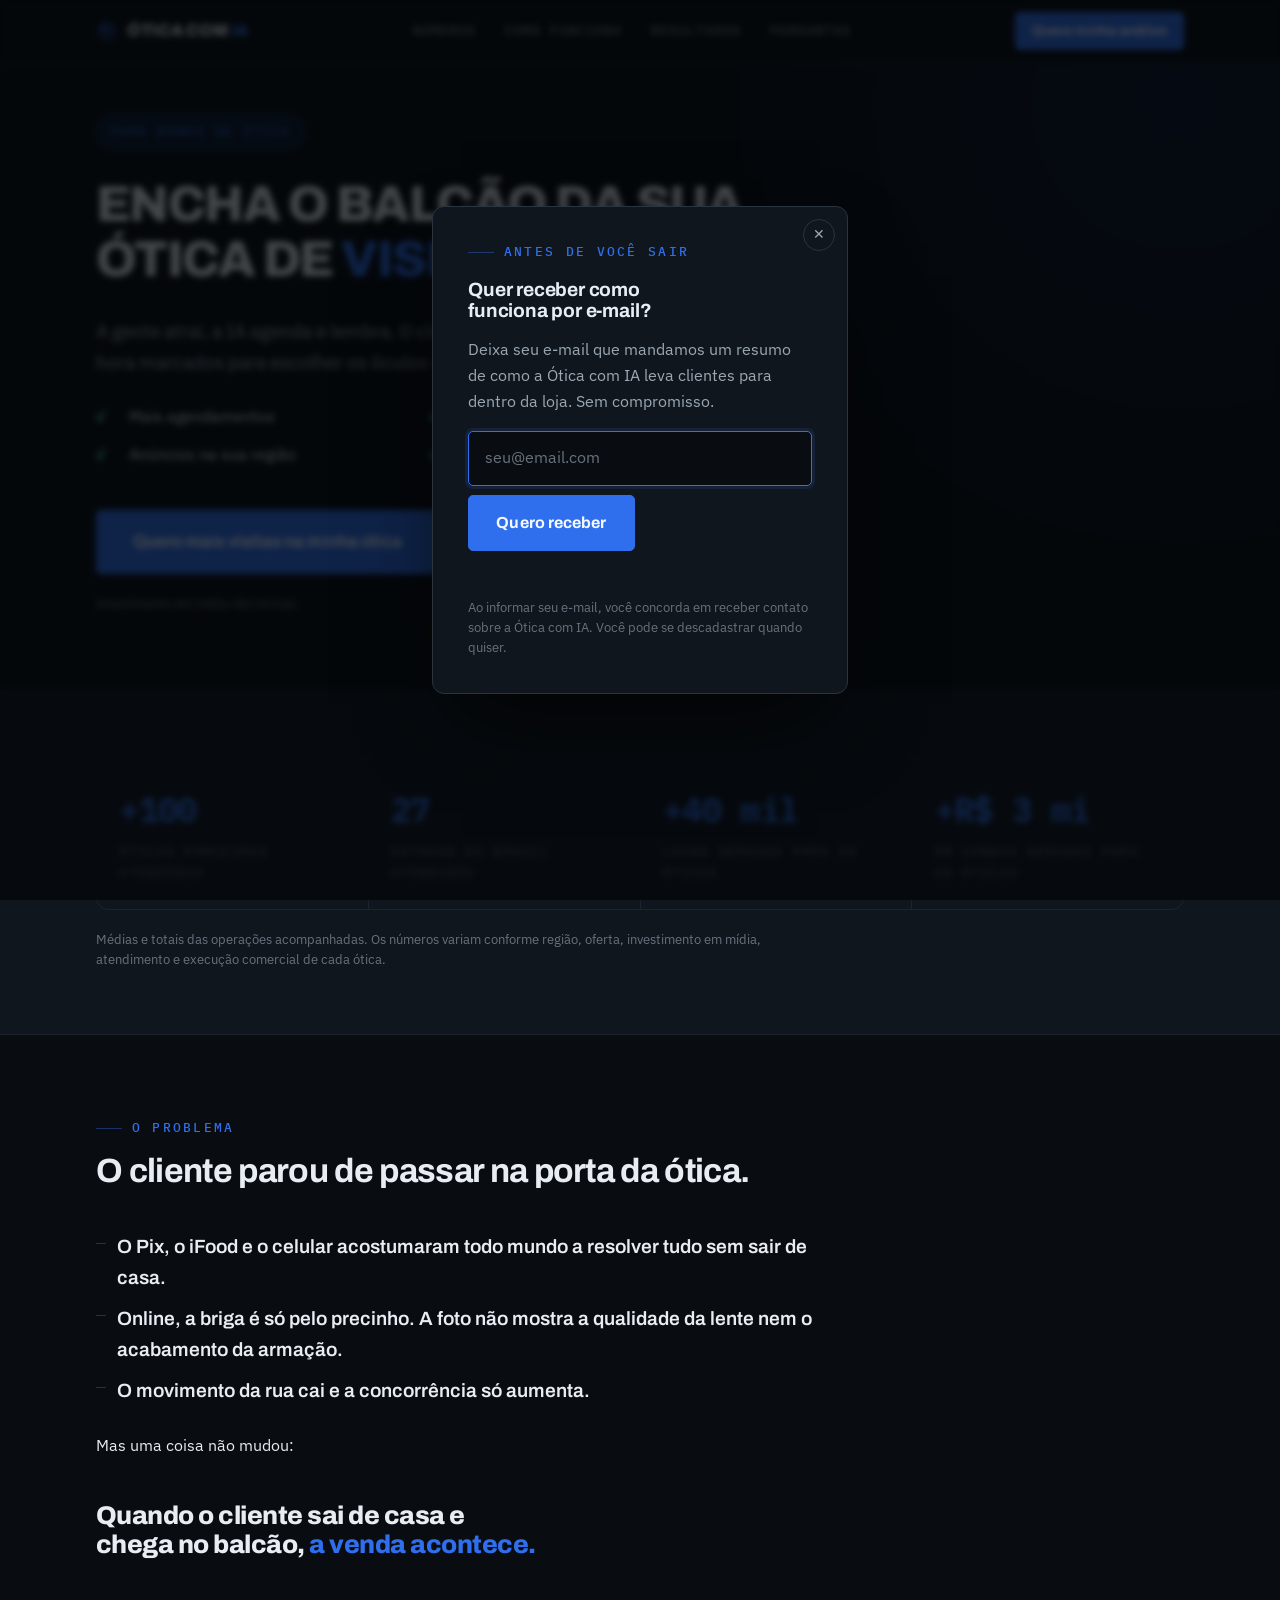
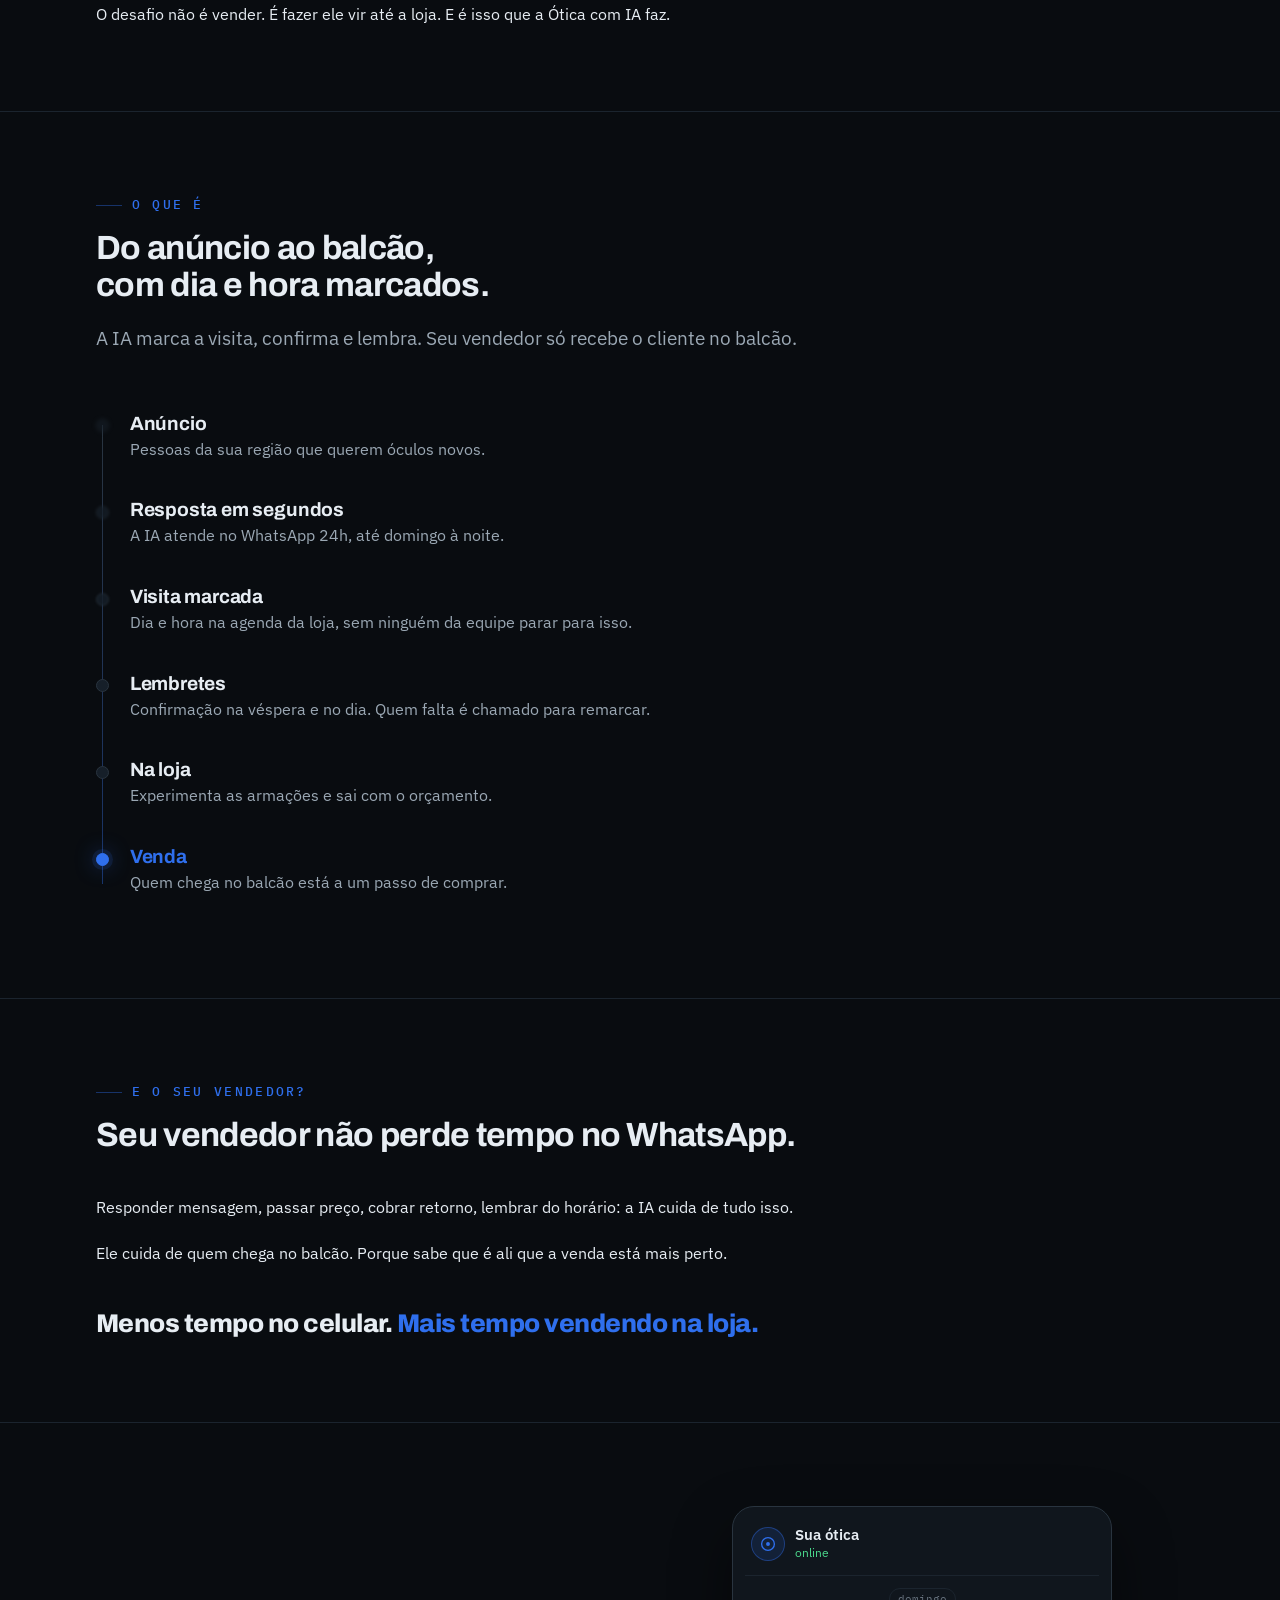
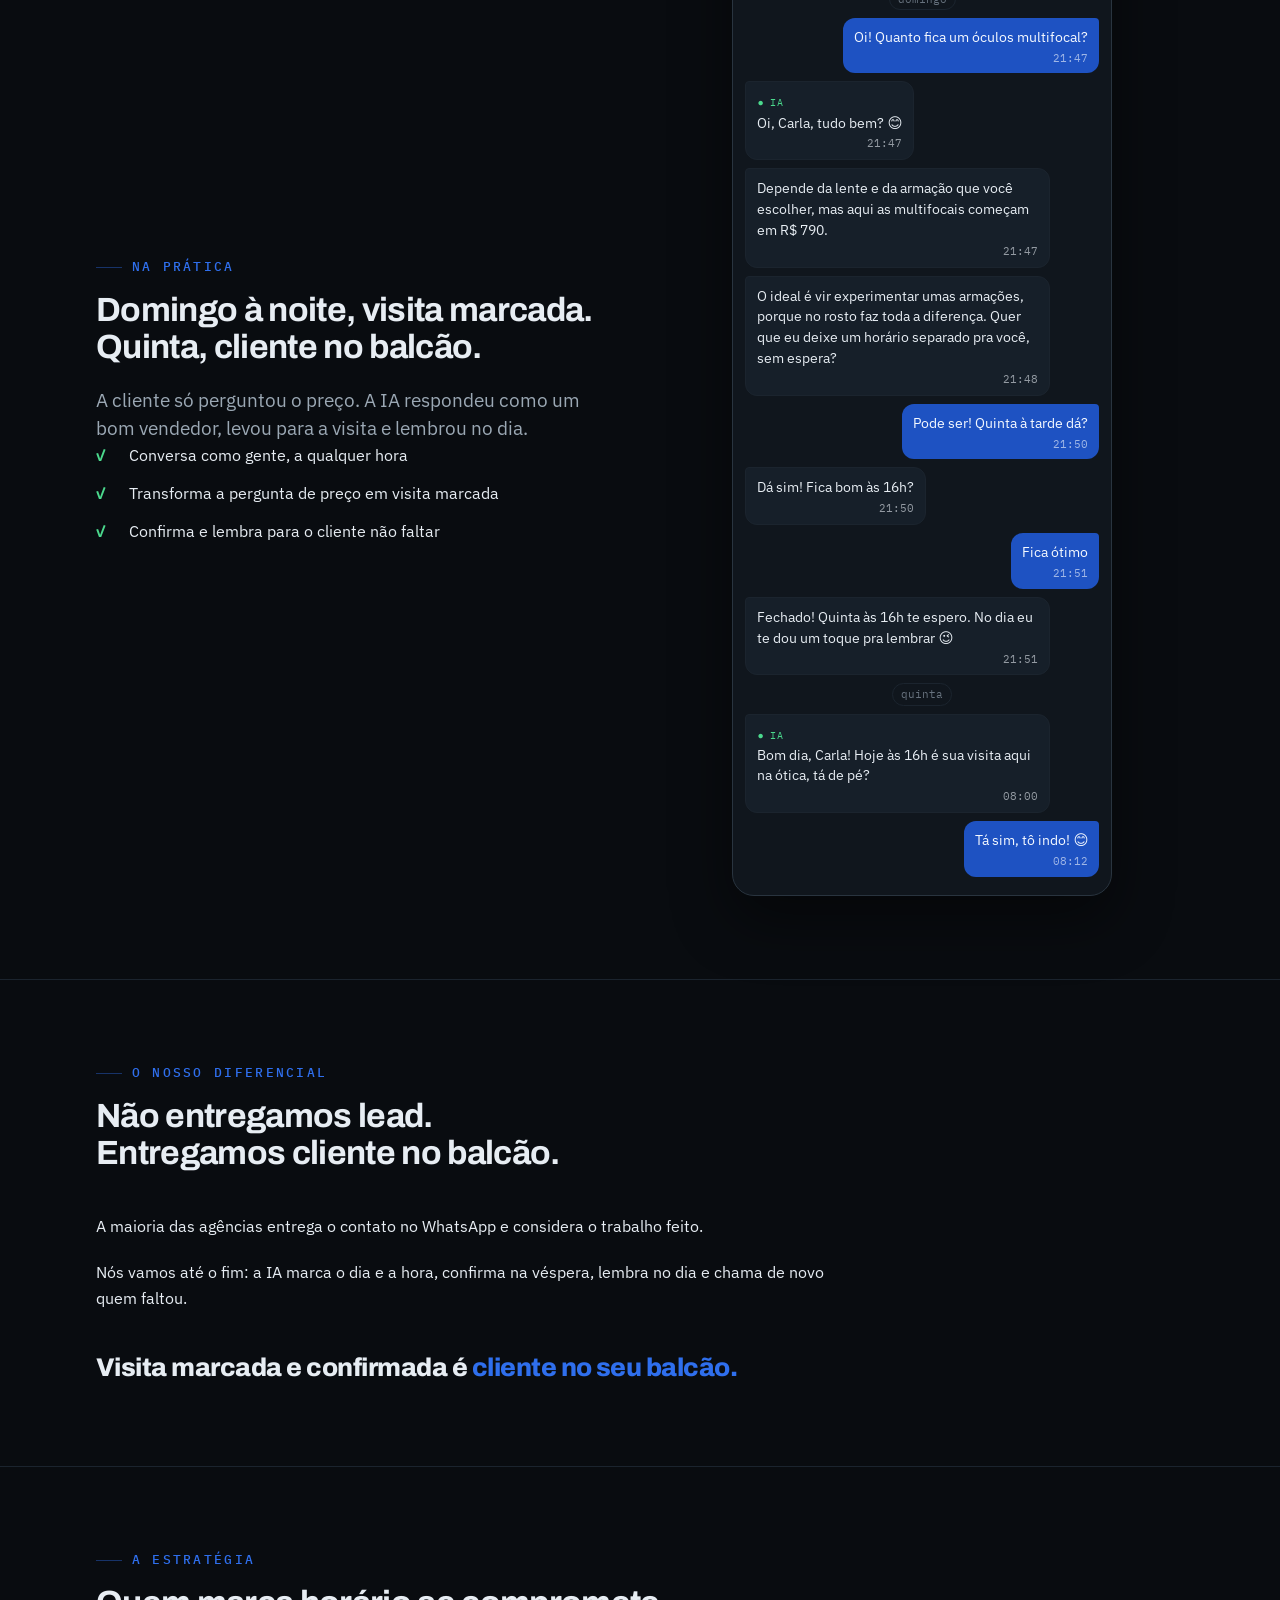
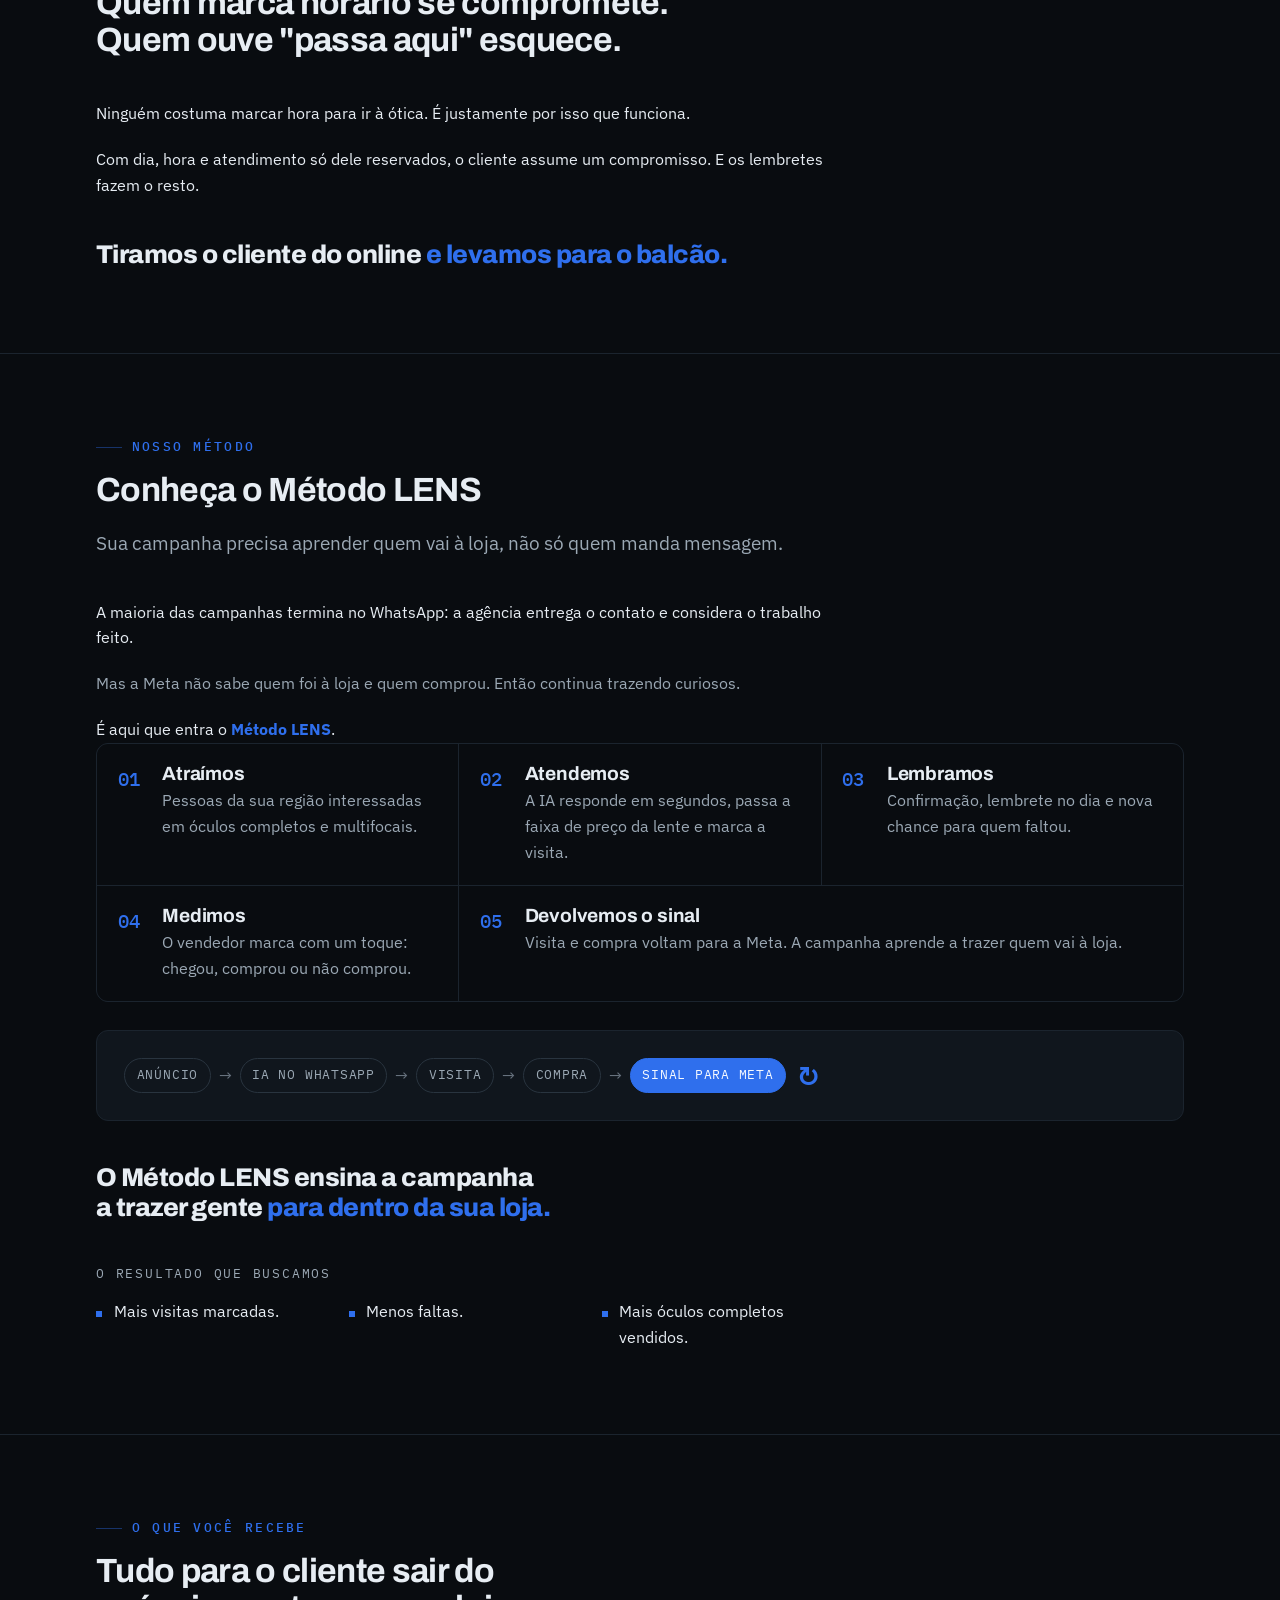
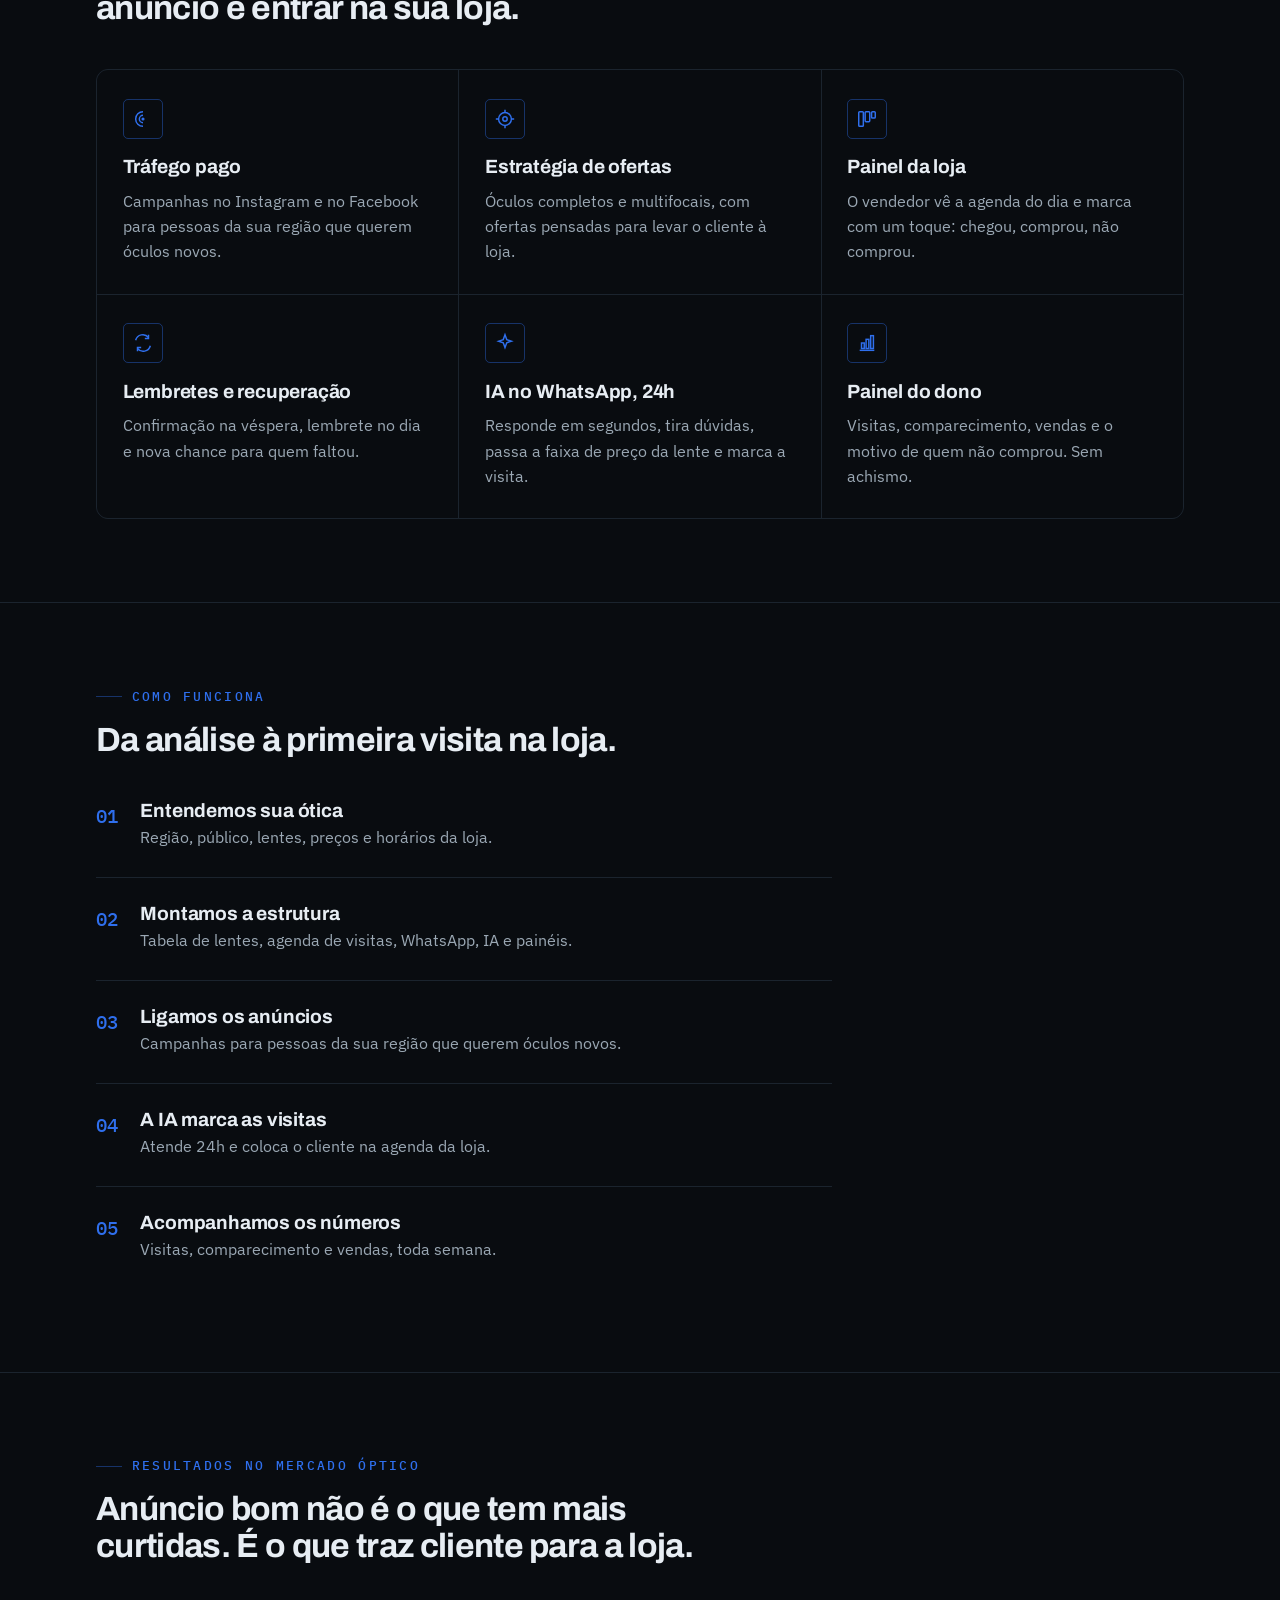
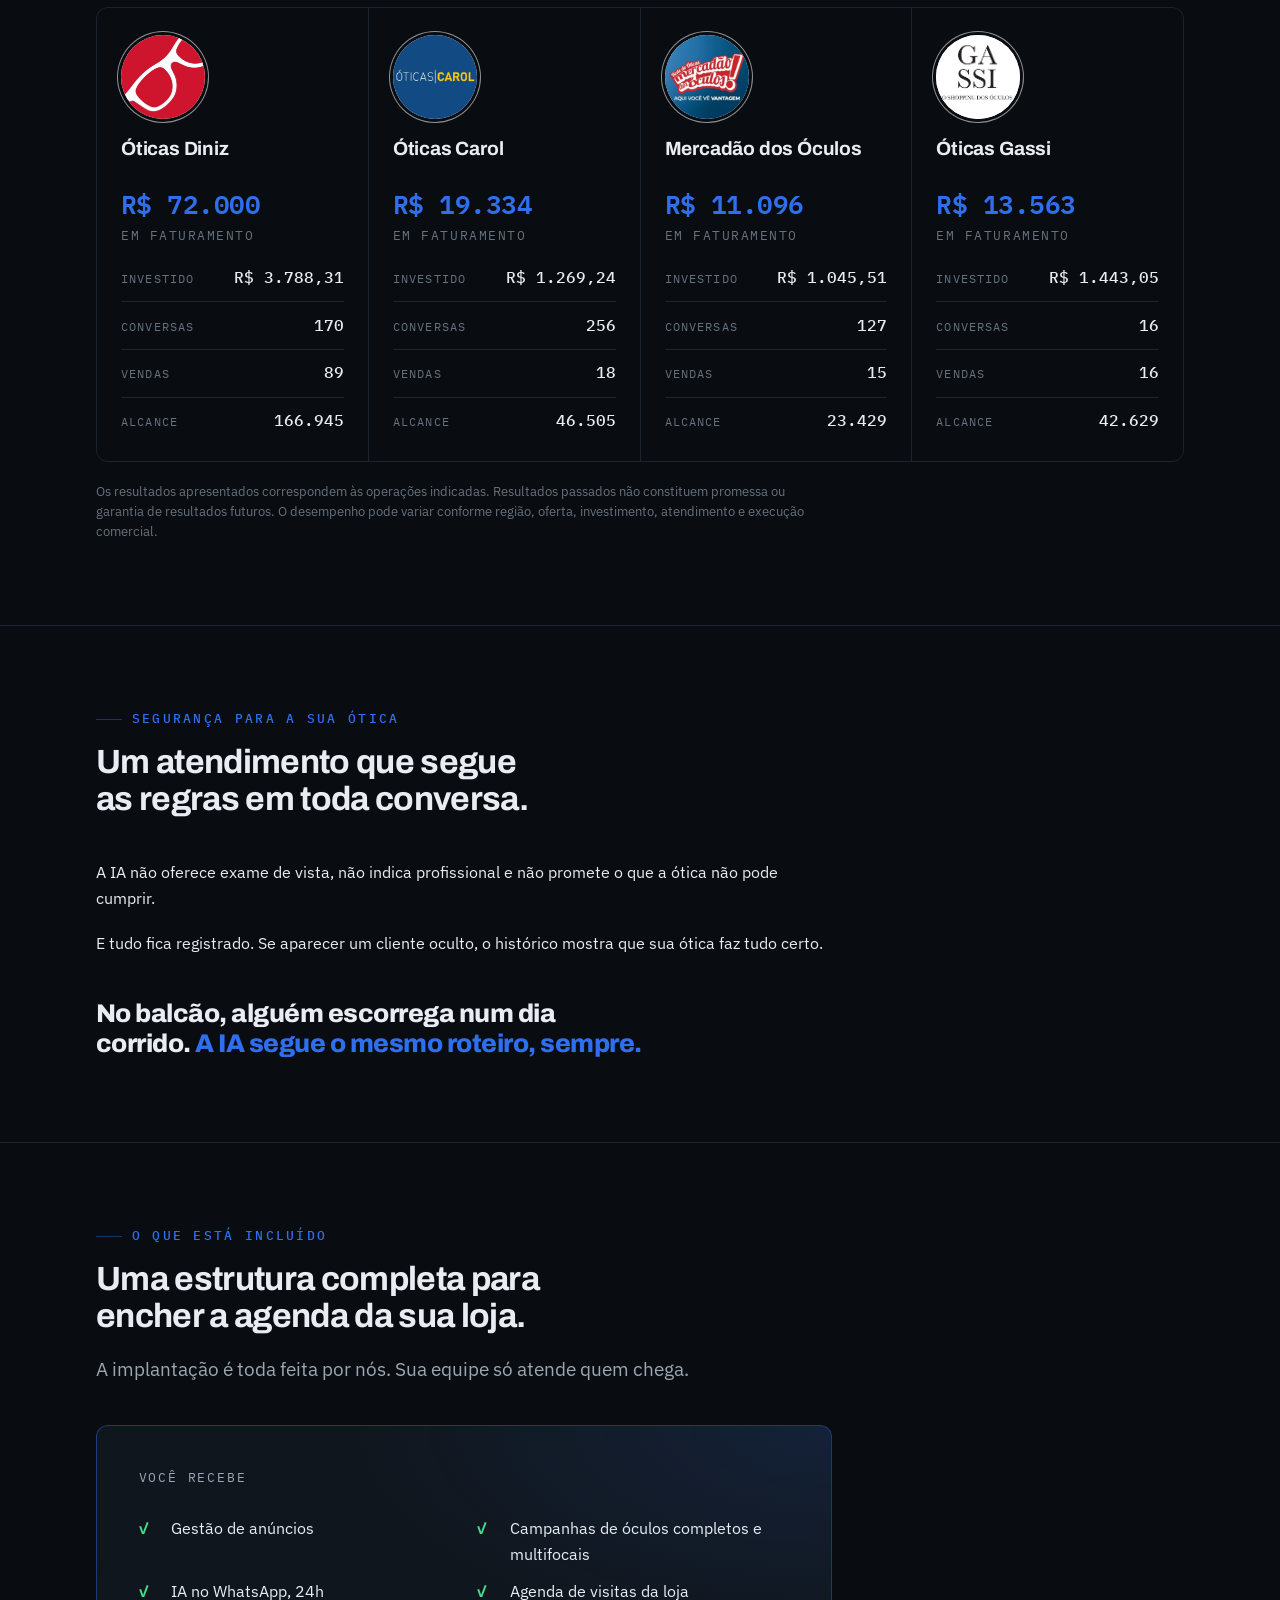
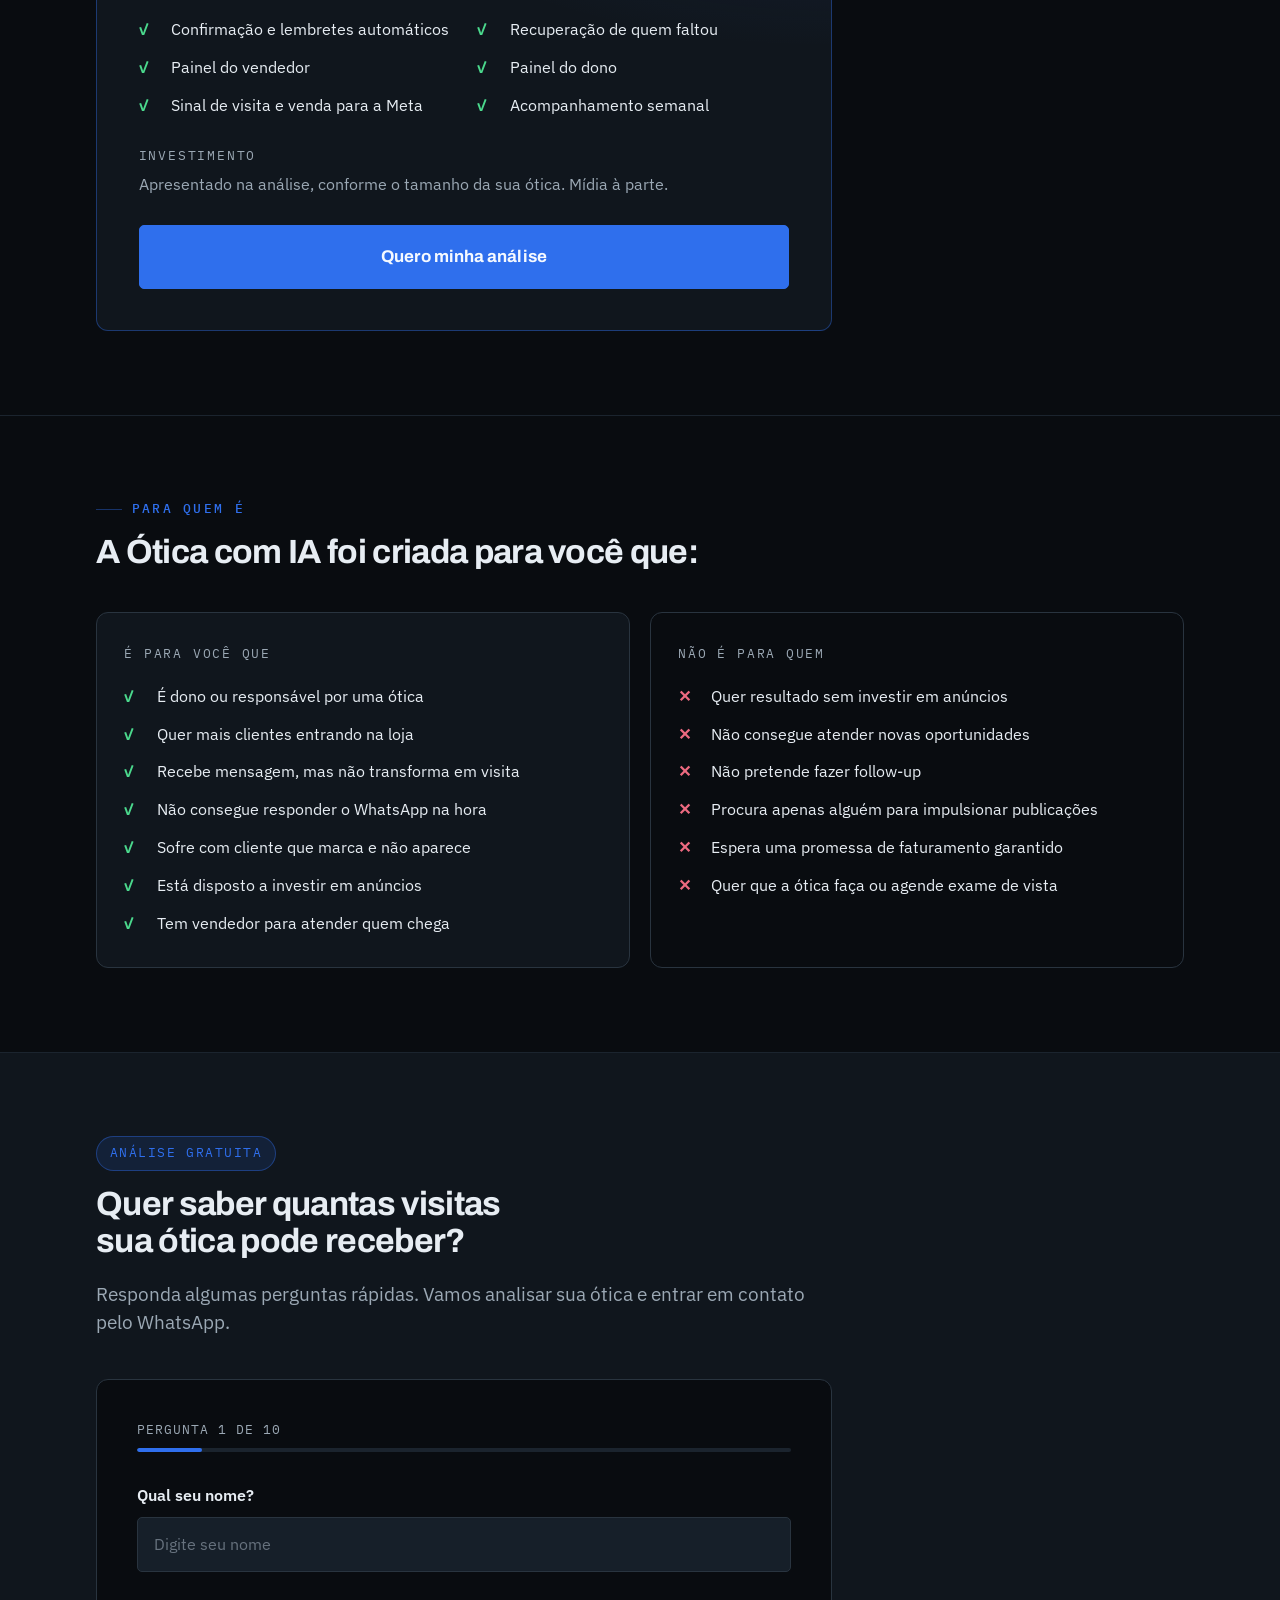
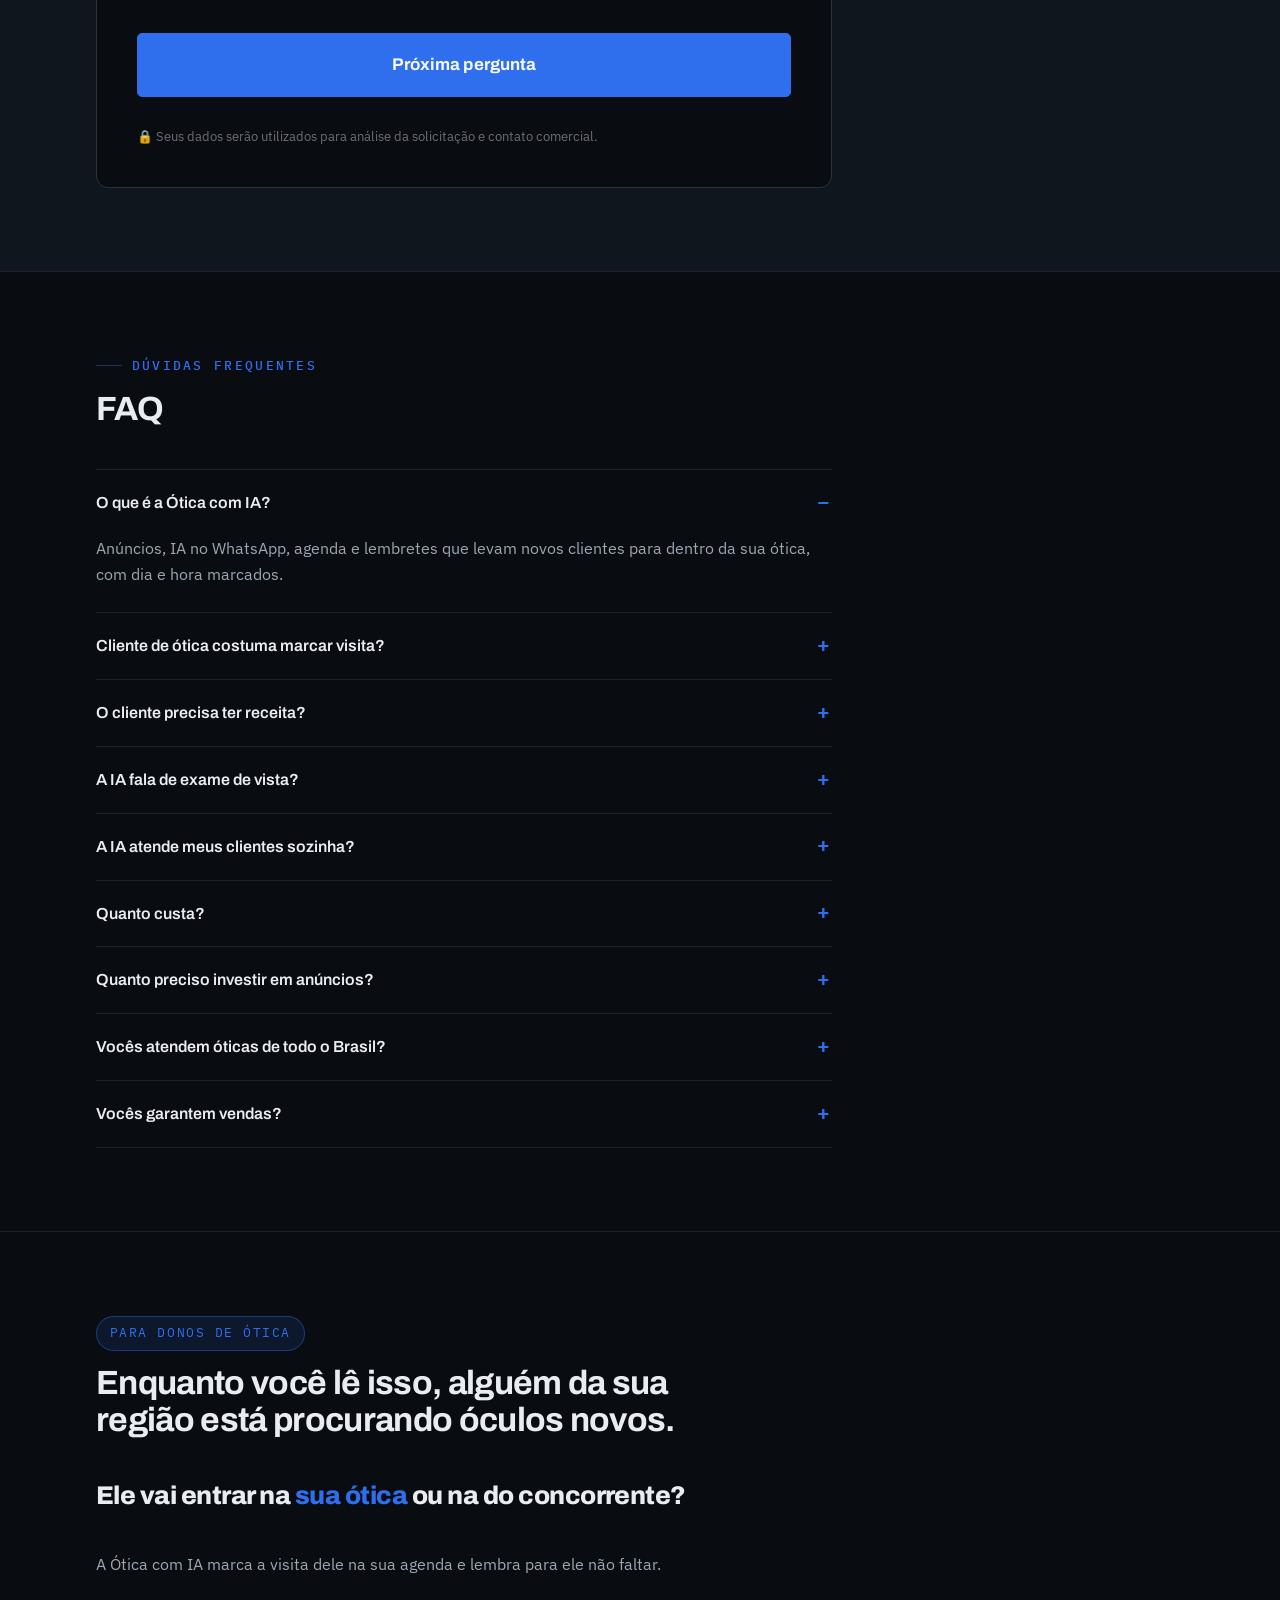
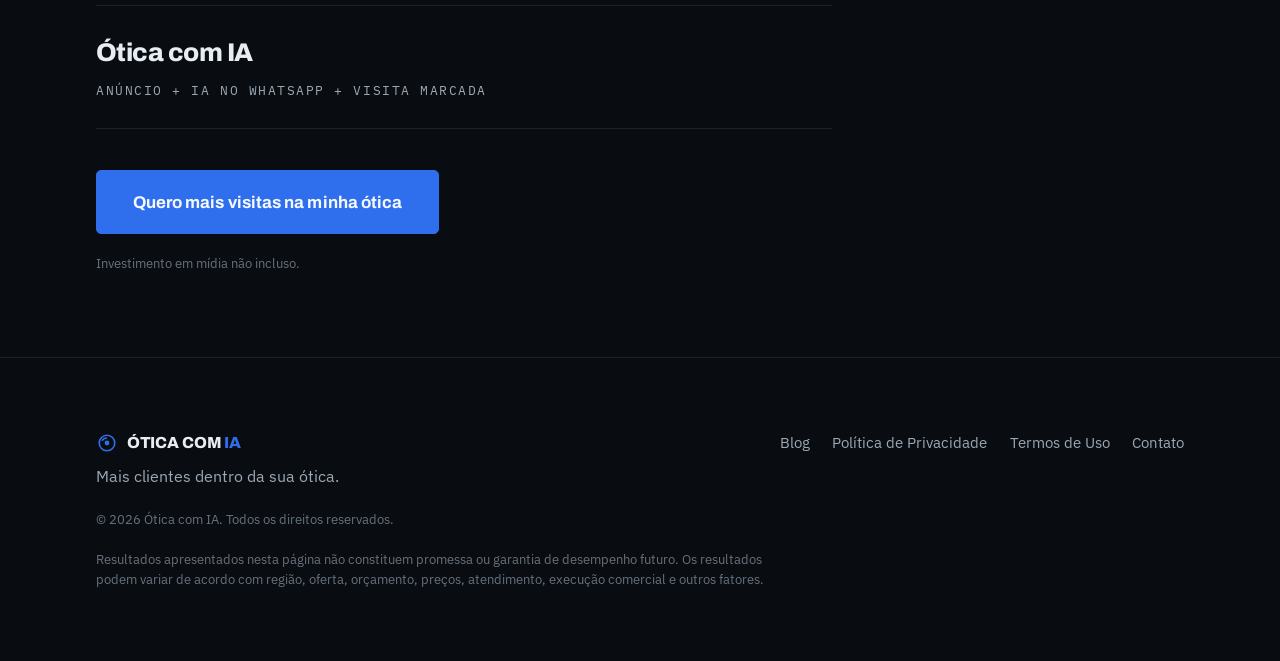
==== commit 90d82d49: "LP: conversa de exemplo mais humana (mensagens curtas, tom de vendedor, sem botões) Co-Authored-By: " ====
--- a/index.html
+++ b/index.html
@@ -388,10 +388,10 @@
             <div class="section-head">
               <p class="eyebrow">Na prática</p>
               <h2 id="s4c-title">Domingo à noite, visita marcada. Quinta, cliente no balcão.</h2>
-              <p class="lede dim">A cliente só perguntou o preço. A IA respondeu na hora, levou para a visita e confirmou no dia.</p>
+              <p class="lede dim">A cliente só perguntou o preço. A IA respondeu como um bom vendedor, levou para a visita e lembrou no dia.</p>
             </div>
             <ul class="checklist checklist--pos">
-              <li>Responde em segundos, 24h por dia</li>
+              <li>Conversa como gente, a qualquer hora</li>
               <li>Transforma a pergunta de preço em visita marcada</li>
               <li>Confirma e lembra para o cliente não faltar</li>
             </ul>
@@ -410,31 +410,16 @@
             <div class="chat" aria-hidden="true">
               <span class="chat__day">domingo</span>
               <div class="msg msg--out">Oi! Quanto fica um óculos multifocal?<span class="msg__time">21:47</span></div>
-              <div class="msg msg--in">
-                <span class="ia-tag">● IA</span><br>
-                Oi, Carla! 😊 As lentes multifocais saem a partir de R$ 790 o par. O valor final depende da armação que você escolher.<br><br>Reservo um horário com atendimento só seu, sem espera?
-                <span class="msg__time">21:47</span>
-                <div class="msg__btns">
-                  <span class="msg__btn">Quinta, 10:00</span>
-                  <span class="msg__btn msg__btn--on">Quinta, 16:00</span>
-                </div>
-              </div>
-              <div class="msg msg--in">
-                <span class="ia-tag">● IA</span><br>
-                ✅ Reservado: quinta, às 16:00, com atendimento só seu. Te mando um lembrete no dia.
-                <span class="msg__time">21:48</span>
-              </div>
+              <div class="msg msg--in"><span class="ia-tag">● IA</span><br>Oi, Carla, tudo bem? 😊<span class="msg__time">21:47</span></div>
+              <div class="msg msg--in">Depende da lente e da armação que você escolher, mas aqui as multifocais começam em R$ 790.<span class="msg__time">21:47</span></div>
+              <div class="msg msg--in">O ideal é vir experimentar umas armações, porque no rosto faz toda a diferença. Quer que eu deixe um horário separado pra você, sem espera?<span class="msg__time">21:48</span></div>
+              <div class="msg msg--out">Pode ser! Quinta à tarde dá?<span class="msg__time">21:50</span></div>
+              <div class="msg msg--in">Dá sim! Fica bom às 16h?<span class="msg__time">21:50</span></div>
+              <div class="msg msg--out">Fica ótimo<span class="msg__time">21:51</span></div>
+              <div class="msg msg--in">Fechado! Quinta às 16h te espero. No dia eu te dou um toque pra lembrar 😉<span class="msg__time">21:51</span></div>
               <span class="chat__day">quinta</span>
-              <div class="msg msg--in">
-                <span class="ia-tag">● IA</span><br>
-                Bom dia, Carla! Hoje é o dia da sua visita, às 16:00. Podemos contar com você?
-                <span class="msg__time">08:00</span>
-                <div class="msg__btns">
-                  <span class="msg__btn msg__btn--on">Confirmar</span>
-                  <span class="msg__btn">Remarcar</span>
-                </div>
-              </div>
-              <div class="msg msg--out">Confirmar<span class="msg__time">08:12</span></div>
+              <div class="msg msg--in"><span class="ia-tag">● IA</span><br>Bom dia, Carla! Hoje às 16h é sua visita aqui na ótica, tá de pé?<span class="msg__time">08:00</span></div>
+              <div class="msg msg--out">Tá sim, tô indo! 😊<span class="msg__time">08:12</span></div>
             </div>
           </div>
         </div>
